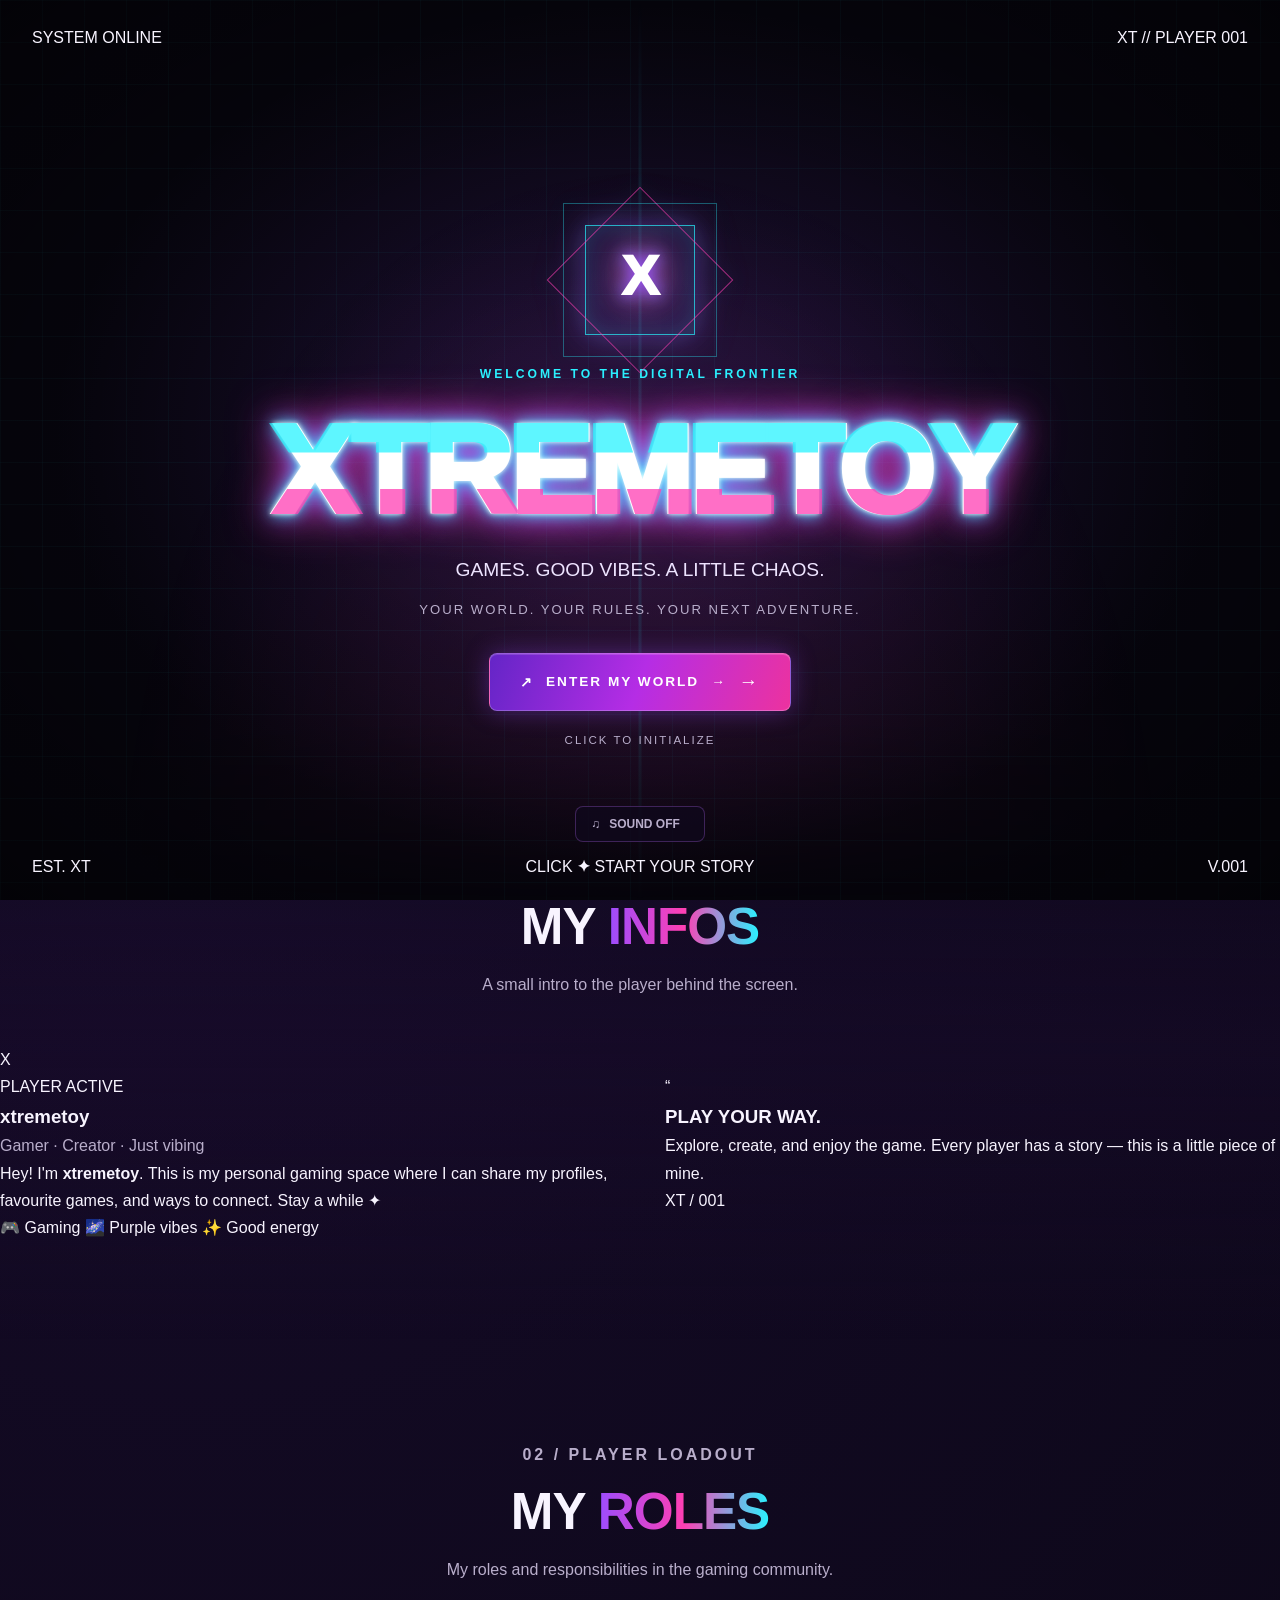
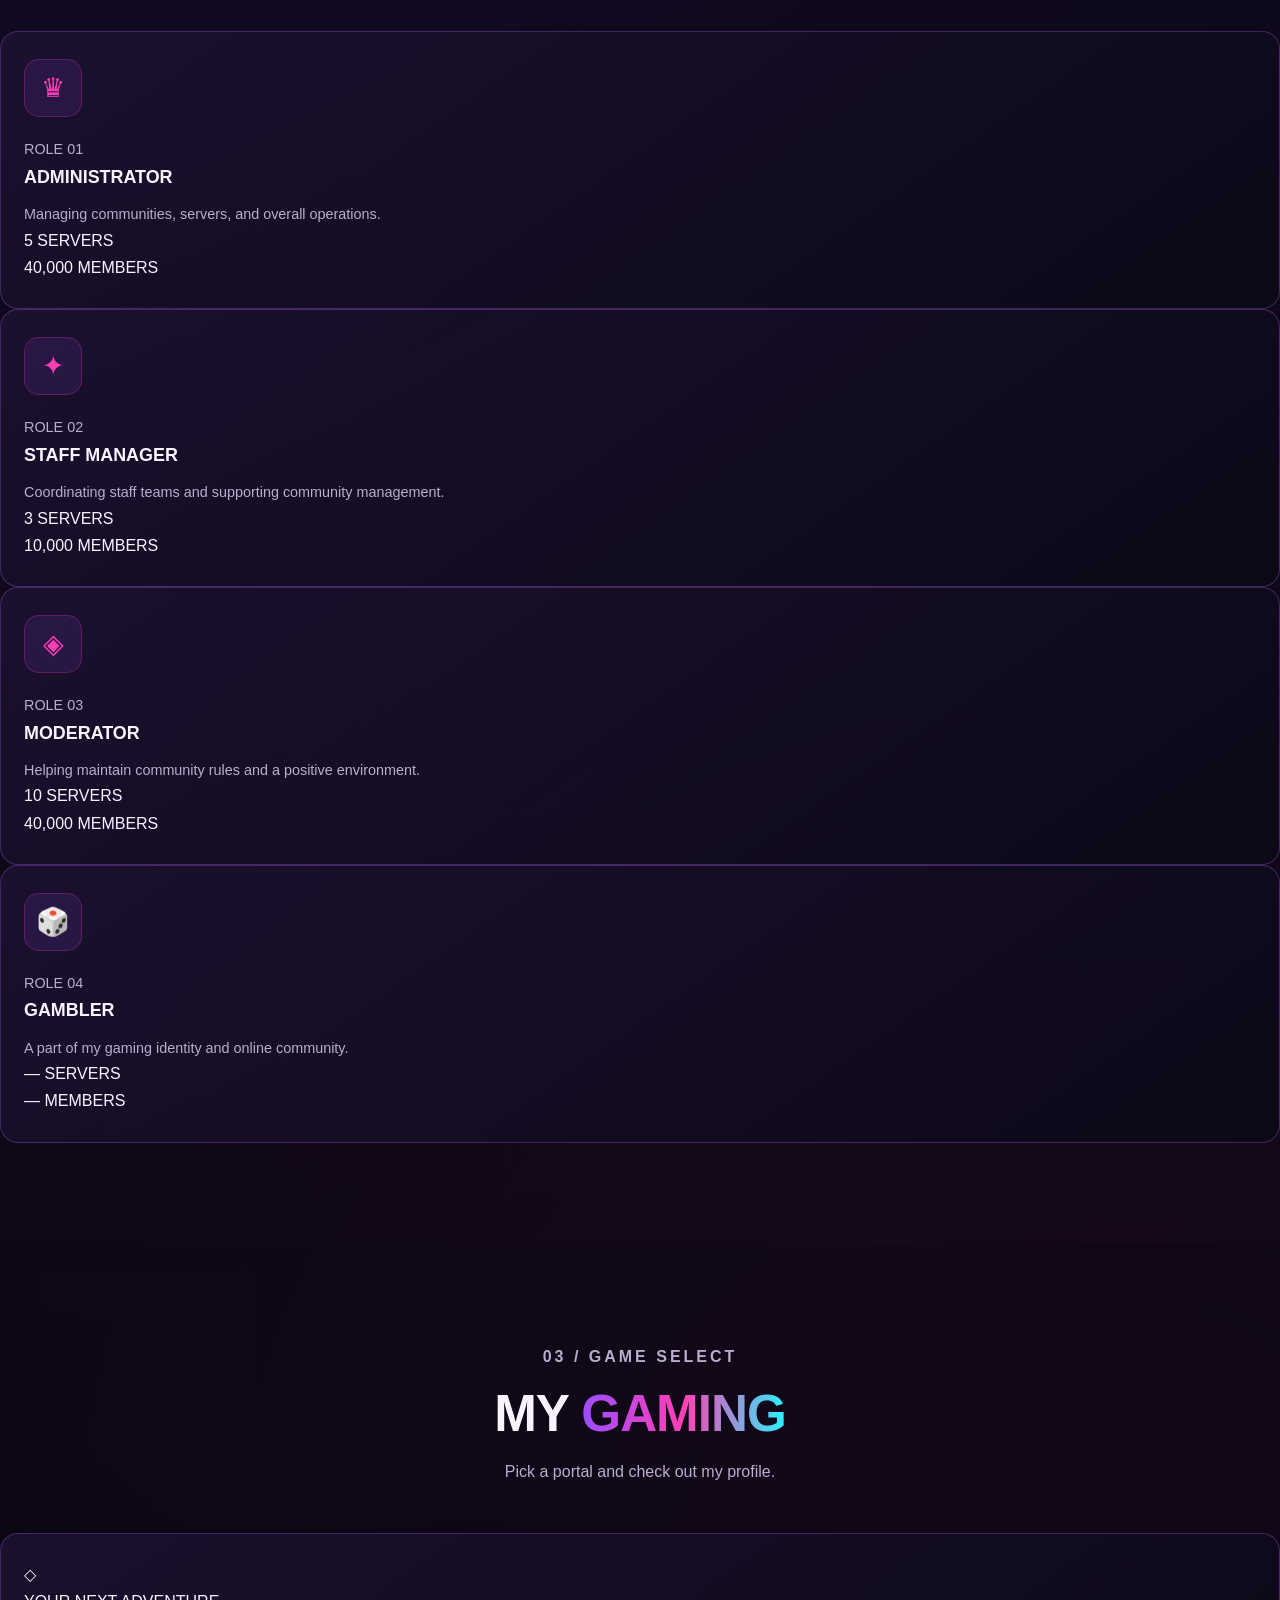
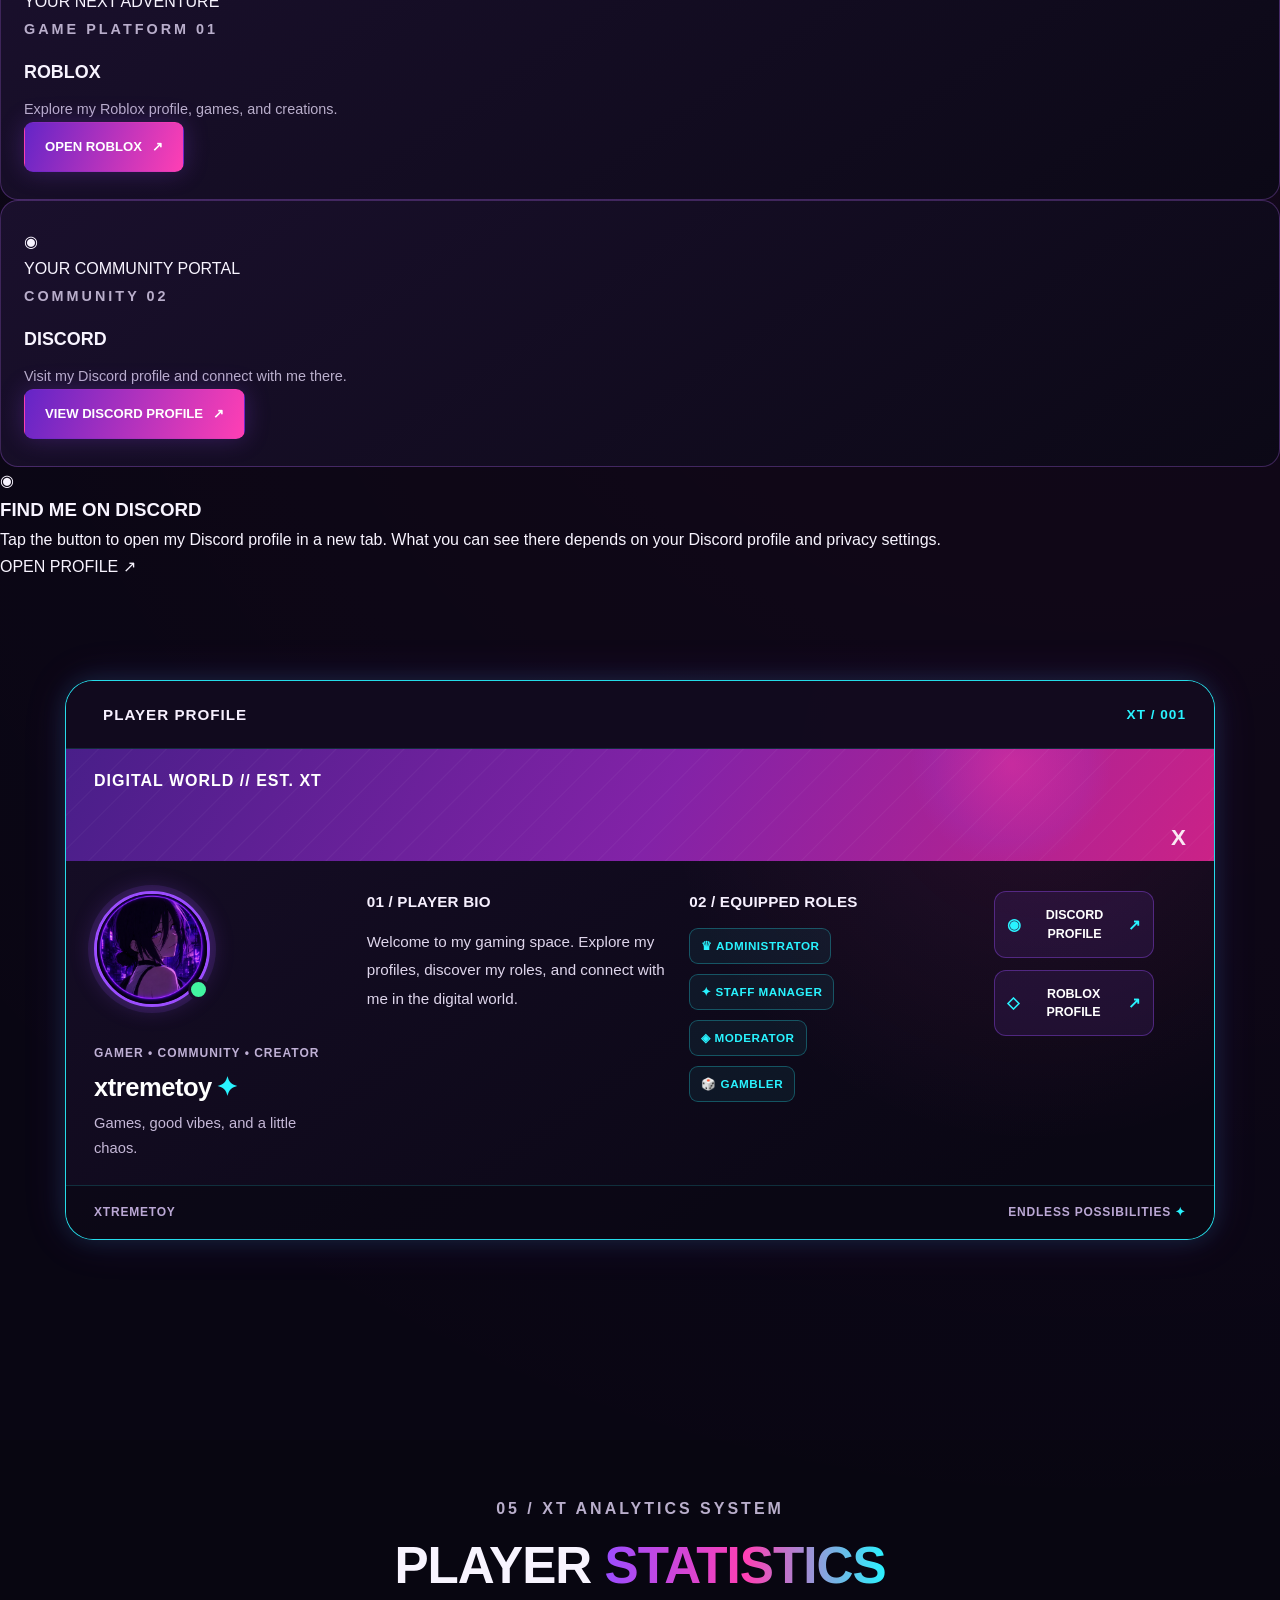
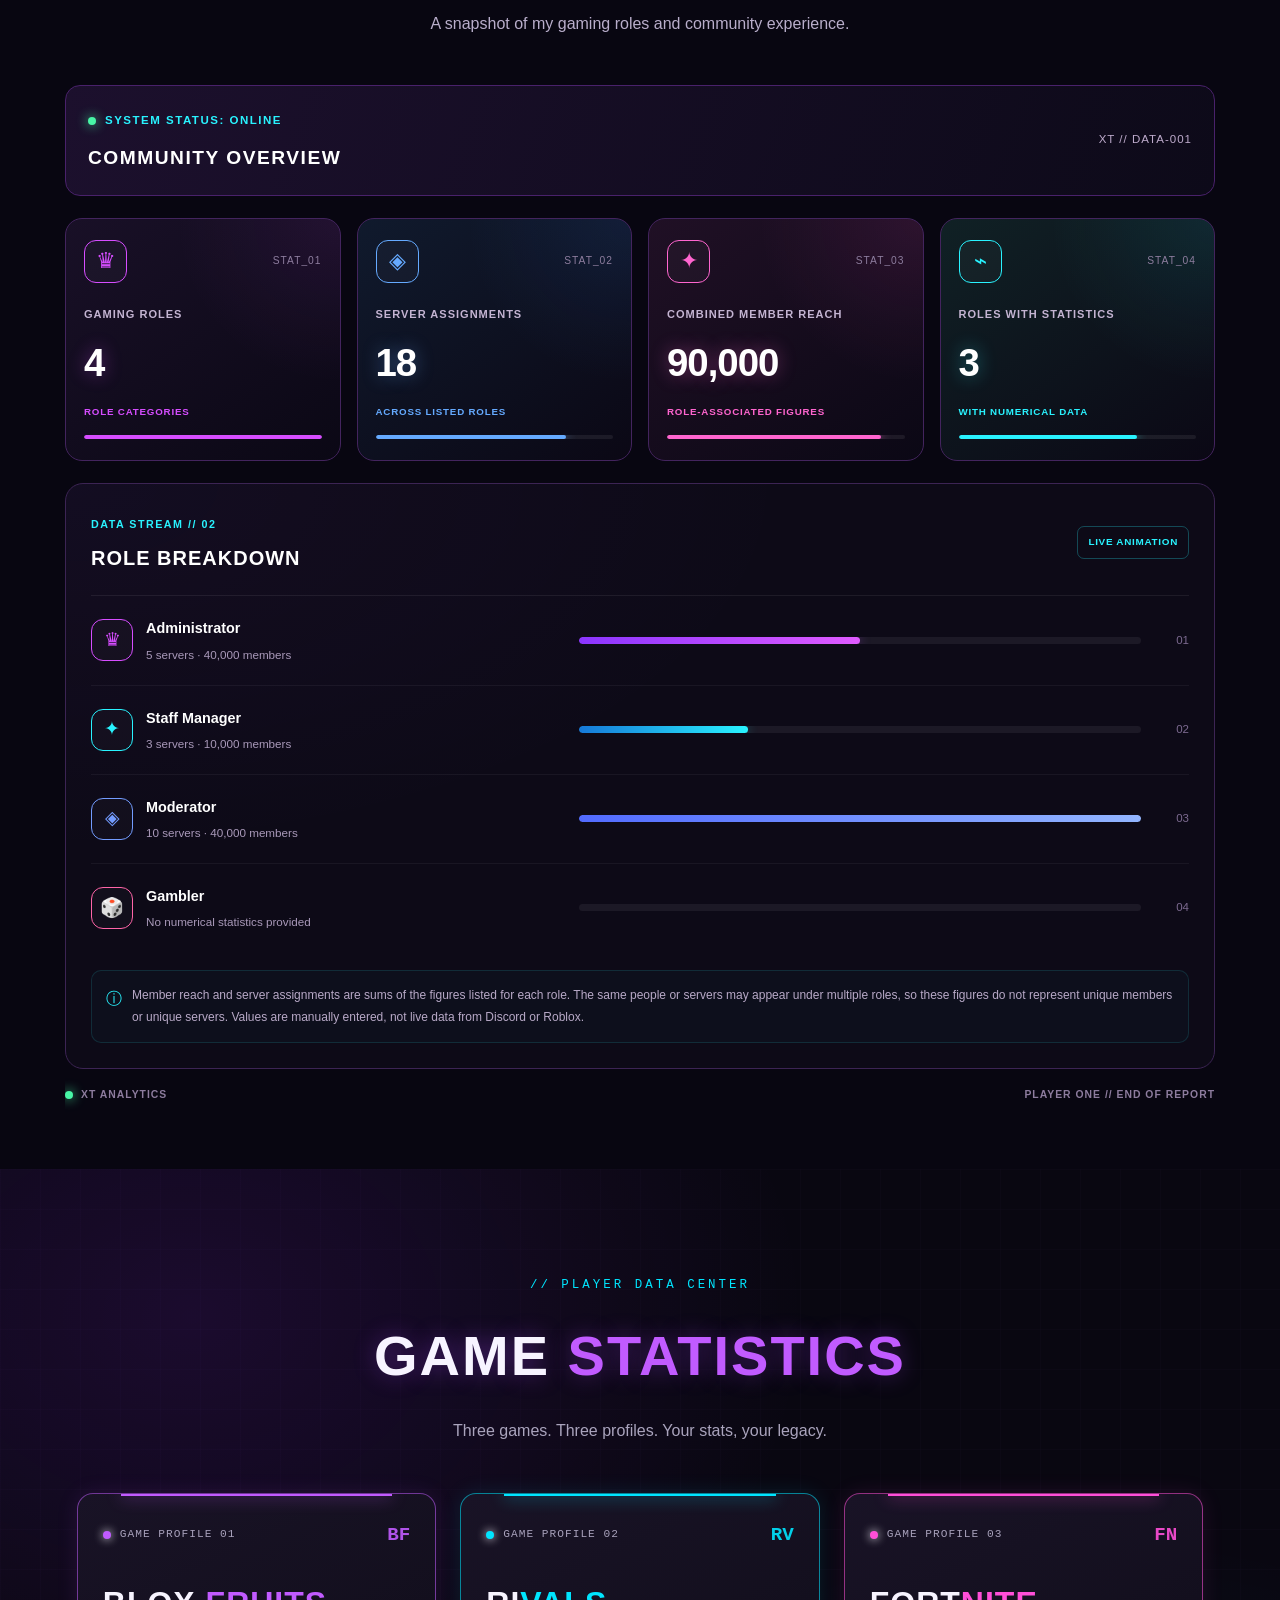
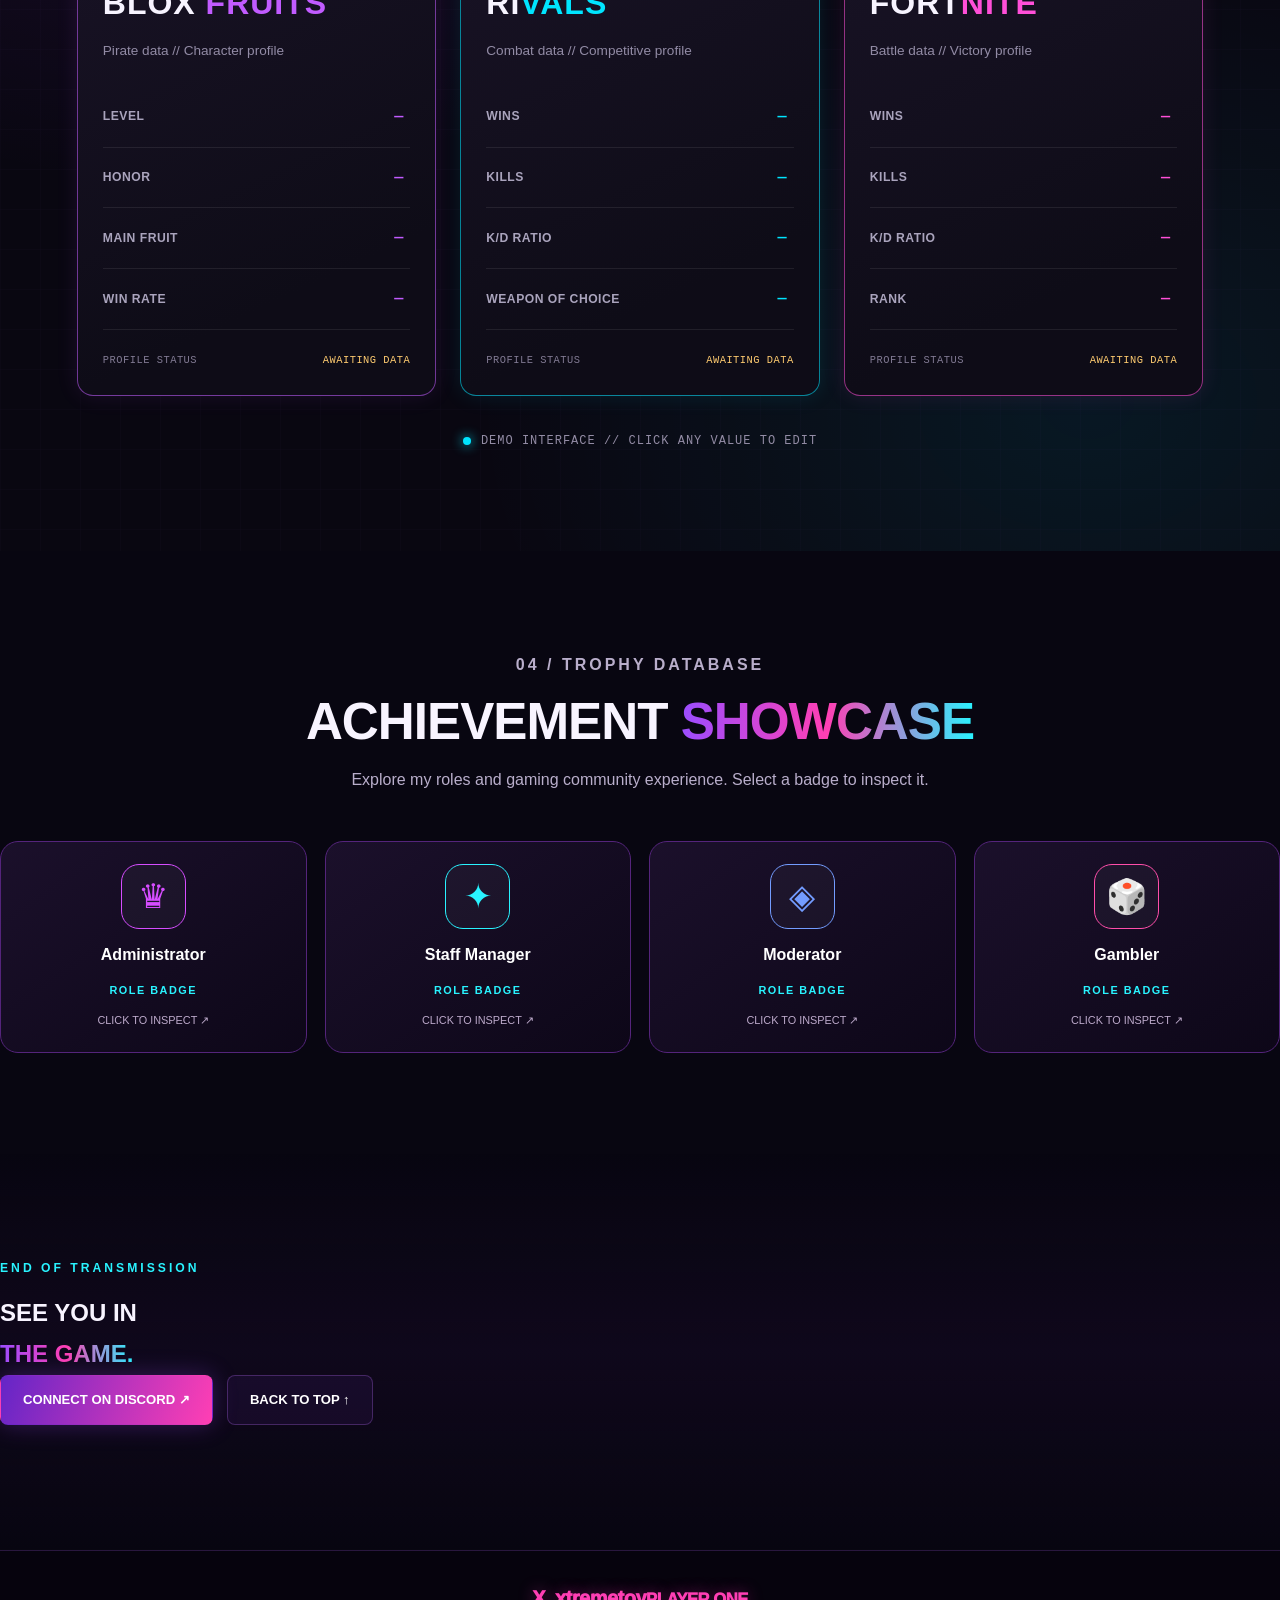
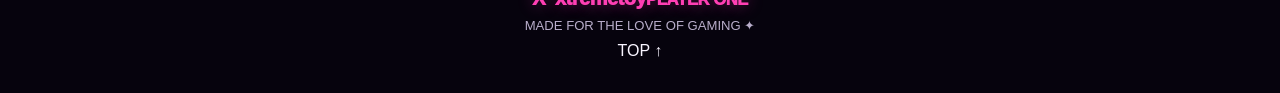
==== index.html @ 370b4314 "Update index.html" ====
<!doctype html>
<html lang="en">
<head>
  <meta charset="UTF-8">
  <meta name="viewport" content="width=device-width, initial-scale=1.0">
  <meta name="theme-color" content="#090712">
  <meta name="description" content="The gaming corner of xtremetoy. Gaming, good vibes, and a little chaos.">
  <title>xtremetoy — Player Profile</title>

  <link rel="preconnect" href="https://fonts.googleapis.com">
  <link rel="preconnect" href="https://fonts.gstatic.com" crossorigin>
  <link rel="stylesheet" href="style.css">

  <script src="script.js" defer></script>
</head>

<body class="locked">

  <!-- BACKGROUND PARTICLES -->
  <div class="particles" id="particles" aria-hidden="true"></div>

  <!-- NEON CYBERPUNK INTRO -->
  <div class="intro neon-intro" id="intro" role="dialog"
       aria-label="Welcome to XTREMETOY's website">

    <div class="intro-grid" aria-hidden="true"></div>
    <div class="intro-vignette" aria-hidden="true"></div>

    <div class="intro-particles" aria-hidden="true">
      <span></span><span></span><span></span><span></span>
      <span></span><span></span><span></span><span></span>
      <span></span><span></span><span></span><span></span>
      <span></span><span></span><span></span><span></span>
      <span></span><span></span><span></span><span></span>
      <span></span><span></span><span></span><span></span>
    </div>

    <div class="intro-hud intro-hud-top">
      <span><i class="intro-hud-dot"></i> SYSTEM ONLINE</span>
      <span>XT // PLAYER 001</span>
    </div>

    <div class="intro-content">
      <div class="intro-emblem" aria-hidden="true">
        <span>X</span>
        <div class="emblem-ring emblem-ring-one"></div>
        <div class="emblem-ring emblem-ring-two"></div>
      </div>

      <p class="eyebrow intro-eyebrow">WELCOME TO THE DIGITAL FRONTIER</p>

      <h1 class="intro-title" data-text="XTREMETOY">XTREMETOY</h1>

      <div class="intro-title-line" aria-hidden="true"></div>

      <p class="intro-copy">GAMES. GOOD VIBES. A LITTLE CHAOS.</p>
      <p class="intro-subcopy">YOUR WORLD. YOUR RULES. YOUR NEXT ADVENTURE.</p>

      <button class="enter-button neon-enter-button" id="enterButton" type="button">
        <span class="enter-button-icon" aria-hidden="true">↗</span>
        <span>ENTER MY WORLD</span>
        <span class="enter-button-arrow" aria-hidden="true">→</span>
      </button>

      <p class="intro-hint">
        <span class="intro-hint-line" aria-hidden="true"></span>
        CLICK TO INITIALIZE
        <span class="intro-hint-line" aria-hidden="true"></span>
      </p>
    </div>

    <button class="intro-music-toggle" id="introMusicToggle"
            type="button" aria-label="Turn background music on"
            aria-pressed="false">
      <span class="intro-music-icon" aria-hidden="true">♫</span>
      <span class="intro-music-label">SOUND OFF</span>
      <span class="intro-music-bars" aria-hidden="true">
        <i></i><i></i><i></i><i></i>
      </span>
    </button>

    <div class="intro-hud intro-hud-bottom">
      <span>EST. XT</span>
      <span>CLICK <b>✦</b> START YOUR STORY</span>
      <span>V.001</span>
    </div>
  </div>

  <!-- BACKGROUND MUSIC -->
  <audio id="bgMusic" loop preload="none">
    <source src="music.mp3" type="audio/mpeg">
    Your browser does not support audio playback.
  </audio>

  <!-- NAVIGATION -->
  <header class="topbar">
    <a class="brand" href="#home" aria-label="xtremetoy home">
      <span class="brand-icon" aria-hidden="true">X</span>
      <span>xtremetoy<small>PLAYER ONE</small></span>
    </a>

    <nav id="navLinks" aria-label="Main navigation">
      <a href="#home" class="active">Home</a>
      <a href="#about">My Infos</a>
      <a href="#roles">My Roles</a>
      <a href="#gaming">Gaming</a>
      <a href="#statistics">Statistics</a>
      <a href="#game-stats">Game Stats</a>
      <a href="#achievements">Achievements</a>
      <a href="#connect">Connect</a>
    </nav>

    <button class="music-toggle" id="musicToggle" type="button"
            aria-label="Turn background music on" aria-pressed="false">
      <span id="musicIcon" aria-hidden="true">♫</span>
      <span id="musicText">MUSIC OFF</span>
    </button>

    <button class="menu-toggle" id="menuToggle" type="button"
            aria-label="Open navigation" aria-expanded="false"
            aria-controls="navLinks">☰</button>
  </header>

  <!-- MAIN WEBSITE CONTENT -->
  <main id="siteContent">

    <!-- HOME -->
    <section class="hero section" id="home">
      <div class="hero-copy">
        <p class="eyebrow">
          <span class="status-dot"></span>
          ONLINE IN MY OWN WORLD
        </p>

        <h2>
          HEY, I'M<br>
          <span class="gradient-text">XTREMETOY</span><span class="cursor">_</span>
        </h2>

        <p class="lead">
          Just a gamer doing my thing.<br>
          Welcome to my corner of the internet.
        </p>

        <div class="hero-actions">
          <a class="button primary" href="#connect">
            LET'S CONNECT <span aria-hidden="true">↗</span>
          </a>
          <a class="button secondary" href="#gaming">
            EXPLORE MY WORLD <span aria-hidden="true">↓</span>
          </a>
        </div>

        <div class="hero-tags">
          <span>✦ GAMING</span>
          <span>✦ ROBLOX</span>
          <span>✦ COMMUNITY</span>
        </div>
      </div>

      <div class="hero-visual" aria-label="XTREMETOY player emblem">
        <div class="orbit orbit-one"></div>
        <div class="orbit orbit-two"></div>
        <div class="hero-x" aria-hidden="true">X</div>

        <div class="visual-label label-top">PLAYER PROFILE <b>001</b></div>
        <div class="visual-label label-bottom">
          <span class="status-dot"></span> READY TO PLAY
        </div>
      </div>

      <a class="scroll-hint" href="#about">
        SCROLL TO EXPLORE <span aria-hidden="true">↓</span>
      </a>
    </section>

    <!-- ABOUT ME -->
    <section class="section about-section" id="about">
      <div class="section-heading">
        <p class="eyebrow">01 / A LITTLE ABOUT ME</p>
        <h2>MY <span class="gradient-text">INFOS</span></h2>
        <p class="section-desc">A small intro to the player behind the screen.</p>
      </div>

      <div class="about-grid">
        <div class="panel profile-panel">
          <div class="profile-top">
            <div class="avatar" aria-hidden="true">X</div>
            <div>
              <span class="online-pill"><i></i> PLAYER ACTIVE</span>
              <h3>xtremetoy</h3>
              <p class="muted">Gamer · Creator · Just vibing</p>
            </div>
          </div>

          <div class="panel-line"></div>

          <p class="bio">
            Hey! I'm <strong>xtremetoy</strong>. This is my personal gaming
            space where I can share my profiles, favourite games, and ways
            to connect. Stay a while ✦
          </p>

          <div class="info-chips">
            <span>🎮 Gaming</span>
            <span>🌌 Purple vibes</span>
            <span>✨ Good energy</span>
          </div>
        </div>

        <div class="quote-panel">
          <span class="quote-mark" aria-hidden="true">“</span>
          <h3>PLAY YOUR WAY.</h3>
          <p>
            Explore, create, and enjoy the game. Every player has a story —
            this is a little piece of mine.
          </p>
          <div class="quote-decoration">XT / 001</div>
        </div>
      </div>
    </section>

    <!-- MY ROLES -->
    <section class="section roles-section" id="roles">
      <div class="section-heading">
        <p class="eyebrow">02 / PLAYER LOADOUT</p>
        <h2>MY <span class="gradient-text">ROLES</span></h2>
        <p class="section-desc">My roles and responsibilities in the gaming community.</p>
      </div>

      <div class="role-grid">
        <article class="role-card">
          <div class="role-icon" aria-hidden="true">♛</div>
          <p class="role-number">ROLE 01</p>
          <h3>ADMINISTRATOR</h3>
          <p>Managing communities, servers, and overall operations.</p>
          <div class="role-stats">
            <div class="role-stat">
              <span class="stat-number">5</span>
              <span class="stat-label">SERVERS</span>
            </div>
            <div class="role-stat">
              <span class="stat-number">40,000</span>
              <span class="stat-label">MEMBERS</span>
            </div>
          </div>
        </article>

        <article class="role-card featured">
          <div class="role-icon" aria-hidden="true">✦</div>
          <p class="role-number">ROLE 02</p>
          <h3>STAFF MANAGER</h3>
          <p>Coordinating staff teams and supporting community management.</p>
          <div class="role-stats">
            <div class="role-stat">
              <span class="stat-number">3</span>
              <span class="stat-label">SERVERS</span>
            </div>
            <div class="role-stat">
              <span class="stat-number">10,000</span>
              <span class="stat-label">MEMBERS</span>
            </div>
          </div>
        </article>

        <article class="role-card">
          <div class="role-icon" aria-hidden="true">◈</div>
          <p class="role-number">ROLE 03</p>
          <h3>MODERATOR</h3>
          <p>Helping maintain community rules and a positive environment.</p>
          <div class="role-stats">
            <div class="role-stat">
              <span class="stat-number">10</span>
              <span class="stat-label">SERVERS</span>
            </div>
            <div class="role-stat">
              <span class="stat-number">40,000</span>
              <span class="stat-label">MEMBERS</span>
            </div>
          </div>
        </article>

        <article class="role-card">
          <div class="role-icon" aria-hidden="true">🎲</div>
          <p class="role-number">ROLE 04</p>
          <h3>GAMBLER</h3>
          <p>A part of my gaming identity and online community.</p>
          <div class="role-stats">
            <div class="role-stat">
              <span class="stat-number">—</span>
              <span class="stat-label">SERVERS</span>
            </div>
            <div class="role-stat">
              <span class="stat-number">—</span>
              <span class="stat-label">MEMBERS</span>
            </div>
          </div>
        </article>
      </div>
    </section>

    <!-- GAMING -->
    <section class="section gaming-section" id="gaming">
      <div class="section-heading">
        <p class="eyebrow">03 / GAME SELECT</p>
        <h2>MY <span class="gradient-text">GAMING</span></h2>
        <p class="section-desc">Pick a portal and check out my profile.</p>
      </div>

      <div class="game-grid">
        <article class="game-card roblox-card">
          <div class="game-art roblox-art">
            <div class="art-glow"></div>
            <div class="roblox-diamond" aria-hidden="true">◇</div>
            <span class="art-caption">YOUR NEXT ADVENTURE</span>
          </div>

          <div class="game-info">
            <div>
              <p class="eyebrow">GAME PLATFORM 01</p>
              <h3>ROBLOX</h3>
              <p>Explore my Roblox profile, games, and creations.</p>
            </div>
            <a class="button primary full" id="robloxLink"
               href="https://www.roblox.com/users/1682110959/profile"
               target="_blank" rel="noopener noreferrer">
              OPEN ROBLOX <span aria-hidden="true">↗</span>
            </a>
          </div>
        </article>

        <article class="game-card discord-card">
          <div class="game-art discord-art">
            <div class="art-glow"></div>
            <div class="discord-symbol" aria-hidden="true">◉</div>
            <span class="art-caption">YOUR COMMUNITY PORTAL</span>
          </div>

          <div class="game-info">
            <div>
              <p class="eyebrow">COMMUNITY 02</p>
              <h3>DISCORD</h3>
              <p>Visit my Discord profile and connect with me there.</p>
            </div>
            <a class="button primary full" id="discordLink"
               href="https://discord.com/users/1315545130199027782"
               target="_blank" rel="noopener noreferrer">
              VIEW DISCORD PROFILE <span aria-hidden="true">↗</span>
            </a>
          </div>
        </article>
      </div>

      <div class="discord-note">
        <div class="discord-note-icon" aria-hidden="true">◉</div>
        <div>
          <h3>FIND ME ON DISCORD</h3>
          <p>
            Tap the button to open my Discord profile in a new tab.
            What you can see there depends on your Discord profile and privacy settings.
          </p>
        </div>
        <a class="text-link" id="discordTextLink"
           href="https://discord.com/users/1315545130199027782"
           target="_blank" rel="noopener noreferrer">
          OPEN PROFILE ↗
        </a>
      </div>

      <!-- XTREMETOY GAMER PROFILE -->
      <section class="xt-player-section" aria-label="XTREMETOY gamer profile">
        <div class="xt-player-card">
          <div class="xt-player-topline">
            <span class="xt-player-live">
              <span class="xt-player-live-dot"></span> PLAYER PROFILE
            </span>
            <span class="xt-player-id">XT / 001</span>
          </div>

          <div class="xt-player-banner">
            <div class="xt-player-banner-grid"></div>
            <div class="xt-player-banner-orb"></div>
            <span class="xt-player-banner-label">DIGITAL WORLD // EST. XT</span>
            <span class="xt-player-banner-symbol" aria-hidden="true">X</span>
          </div>

          <div class="xt-player-content">
            <div class="xt-player-identity">
              <div class="xt-player-avatar">
                <img src="discord-avatar.png"
                     alt="XTREMETOY profile picture"
                     class="xt-player-avatar-image"
                     width="94" height="94" loading="eager">
                <span class="xt-player-avatar-fallback">X</span>
                <i class="xt-player-avatar-status" aria-label="Status indicator"></i>
              </div>

              <div class="xt-player-nameblock">
                <p class="xt-player-kicker">GAMER • COMMUNITY • CREATOR</p>
                <h2>xtremetoy<span class="xt-player-star">✦</span></h2>
                <p class="xt-player-description">Games, good vibes, and a little chaos.</p>
              </div>
            </div>

            <div class="xt-player-divider"></div>

            <div class="xt-player-about">
              <span class="xt-player-section-label">01 / PLAYER BIO</span>
              <p>
                Welcome to my gaming space. Explore my profiles,
                discover my roles, and connect with me in the digital world.
              </p>
            </div>

            <div class="xt-player-roles">
              <span class="xt-player-section-label">02 / EQUIPPED ROLES</span>
              <div class="xt-player-badges">
                <span class="xt-player-badge admin">♛ Administrator</span>
                <span class="xt-player-badge manager">✦ Staff Manager</span>
                <span class="xt-player-badge moderator">◈ Moderator</span>
                <span class="xt-player-badge gambler">🎲 Gambler</span>
              </div>
            </div>

            <div class="xt-player-links">
              <a class="xt-player-link xt-player-link-primary"
                 href="https://discord.com/users/1315545130199027782"
                 target="_blank" rel="noopener noreferrer">
                <span class="xt-player-link-icon" aria-hidden="true">◉</span>
                <span>DISCORD PROFILE</span>
                <span class="xt-player-link-arrow" aria-hidden="true">↗</span>
              </a>

              <a class="xt-player-link xt-player-link-secondary"
                 href="https://www.roblox.com/users/1682110959/profile"
                 target="_blank" rel="noopener noreferrer">
                <span class="xt-player-link-icon" aria-hidden="true">◇</span>
                <span>ROBLOX PROFILE</span>
                <span class="xt-player-link-arrow" aria-hidden="true">↗</span>
              </a>
            </div>
          </div>

          <div class="xt-player-footer">
            <span>XTREMETOY</span>
            <span>ENDLESS POSSIBILITIES <b>✦</b></span>
          </div>
        </div>
      </section>
    </section>

    <!-- EXISTING COMMUNITY STATISTICS DASHBOARD -->
    <section class="section stats-dashboard" id="statistics">
      <div class="section-heading">
        <p class="eyebrow">05 / XT ANALYTICS SYSTEM</p>
        <h2>PLAYER <span class="gradient-text">STATISTICS</span></h2>
        <p class="section-desc">
          A snapshot of my gaming roles and community experience.
        </p>
      </div>

      <div class="stats-system-header">
        <div>
          <span class="stats-system-label">
            <span class="stats-live-dot"></span> SYSTEM STATUS: ONLINE
          </span>
          <h3>COMMUNITY OVERVIEW</h3>
        </div>
        <span class="stats-system-id">XT // DATA-001</span>
      </div>

      <div class="stats-dashboard-grid">
        <article class="stats-dash-card purple">
          <div class="stats-card-top">
            <span class="stats-card-icon" aria-hidden="true">♛</span>
            <span class="stats-card-code">STAT_01</span>
          </div>
          <p class="stats-card-label">GAMING ROLES</p>
          <div class="stats-card-number">
            <span class="stats-counter" data-target="4">0</span>
          </div>
          <p class="stats-card-note">ROLE CATEGORIES</p>
          <div class="stats-card-track"><span style="--bar-width: 100%"></span></div>
        </article>

        <article class="stats-dash-card blue">
          <div class="stats-card-top">
            <span class="stats-card-icon" aria-hidden="true">◈</span>
            <span class="stats-card-code">STAT_02</span>
          </div>
          <p class="stats-card-label">SERVER ASSIGNMENTS</p>
          <div class="stats-card-number">
            <span class="stats-counter" data-target="18">0</span>
          </div>
          <p class="stats-card-note">ACROSS LISTED ROLES</p>
          <div class="stats-card-track"><span style="--bar-width: 80%"></span></div>
        </article>

        <article class="stats-dash-card pink">
          <div class="stats-card-top">
            <span class="stats-card-icon" aria-hidden="true">✦</span>
            <span class="stats-card-code">STAT_03</span>
          </div>
          <p class="stats-card-label">COMBINED MEMBER REACH</p>
          <div class="stats-card-number">
            <span class="stats-counter" data-target="90000" data-format="compact">0</span>
          </div>
          <p class="stats-card-note">ROLE-ASSOCIATED FIGURES</p>
          <div class="stats-card-track"><span style="--bar-width: 90%"></span></div>
        </article>

        <article class="stats-dash-card cyan">
          <div class="stats-card-top">
            <span class="stats-card-icon" aria-hidden="true">⌁</span>
            <span class="stats-card-code">STAT_04</span>
          </div>
          <p class="stats-card-label">ROLES WITH STATISTICS</p>
          <div class="stats-card-number">
            <span class="stats-counter" data-target="3">0</span>
          </div>
          <p class="stats-card-note">WITH NUMERICAL DATA</p>
          <div class="stats-card-track"><span style="--bar-width: 75%"></span></div>
        </article>
      </div>

      <div class="stats-breakdown-panel">
        <div class="stats-breakdown-heading">
          <div>
            <p class="eyebrow">DATA STREAM // 02</p>
            <h3>ROLE BREAKDOWN</h3>
          </div>
          <span class="stats-breakdown-tag">LIVE ANIMATION</span>
        </div>

        <div class="stats-role-list">
          <div class="stats-role-row">
            <div class="stats-role-info">
              <span class="stats-role-symbol admin">♛</span>
              <div><h4>Administrator</h4><p>5 servers · 40,000 members</p></div>
            </div>
            <div class="stats-role-meter"><span class="stats-role-bar admin-bar" style="--role-width: 50%"></span></div>
            <span class="stats-role-rank">01</span>
          </div>

          <div class="stats-role-row">
            <div class="stats-role-info">
              <span class="stats-role-symbol manager">✦</span>
              <div><h4>Staff Manager</h4><p>3 servers · 10,000 members</p></div>
            </div>
            <div class="stats-role-meter"><span class="stats-role-bar manager-bar" style="--role-width: 30%"></span></div>
            <span class="stats-role-rank">02</span>
          </div>

          <div class="stats-role-row">
            <div class="stats-role-info">
              <span class="stats-role-symbol moderator">◈</span>
              <div><h4>Moderator</h4><p>10 servers · 40,000 members</p></div>
            </div>
            <div class="stats-role-meter"><span class="stats-role-bar moderator-bar" style="--role-width: 100%"></span></div>
            <span class="stats-role-rank">03</span>
          </div>

          <div class="stats-role-row">
            <div class="stats-role-info">
              <span class="stats-role-symbol gambler">🎲</span>
              <div><h4>Gambler</h4><p>No numerical statistics provided</p></div>
            </div>
            <div class="stats-role-meter"><span class="stats-role-bar gambler-bar" style="--role-width: 0%"></span></div>
            <span class="stats-role-rank">04</span>
          </div>
        </div>

        <p class="stats-data-note">
          <span aria-hidden="true">ⓘ</span>
          Member reach and server assignments are sums of the figures listed
          for each role. The same people or servers may appear under multiple
          roles, so these figures do not represent unique members or unique
          servers. Values are manually entered, not live data from Discord or Roblox.
        </p>
      </div>

      <div class="stats-dashboard-footer">
        <span><span class="stats-live-dot"></span> XT ANALYTICS</span>
        <span>PLAYER ONE // END OF REPORT</span>
      </div>
    </section>

    <!-- NEW: GAME STATISTICS -->
    <section class="section game-stats-section" id="game-stats">
      <div class="game-stats-container">

        <div class="game-stats-heading">
          <span class="game-stats-eyebrow">// PLAYER DATA CENTER</span>
          <h2>GAME <span>STATISTICS</span></h2>
          <p>Three games. Three profiles. Your stats, your legacy.</p>
        </div>

        <div class="game-stats-grid">

          <!-- BLOX FRUITS -->
          <article class="game-stat-card blox-card">
            <div class="game-card-top">
              <span class="game-status-dot"></span>
              <span class="game-card-label">GAME PROFILE 01</span>
              <span class="game-card-number">BF</span>
            </div>

            <h3>BLOX <span>FRUITS</span></h3>
            <p class="game-card-description">Pirate data // Character profile</p>

            <div class="game-stat-list">
              <div class="game-stat-row">
                <span>LEVEL</span>
                <strong class="editable-stat" contenteditable="true"
                        role="textbox" aria-label="Blox Fruits level"
                        spellcheck="false">—</strong>
              </div>
              <div class="game-stat-row">
                <span>HONOR</span>
                <strong class="editable-stat" contenteditable="true"
                        role="textbox" aria-label="Blox Fruits honor"
                        spellcheck="false">—</strong>
              </div>
              <div class="game-stat-row">
                <span>MAIN FRUIT</span>
                <strong class="editable-stat" contenteditable="true"
                        role="textbox" aria-label="Blox Fruits main fruit"
                        spellcheck="false">—</strong>
              </div>
              <div class="game-stat-row">
                <span>WIN RATE</span>
                <strong class="editable-stat" contenteditable="true"
                        role="textbox" aria-label="Blox Fruits win rate"
                        spellcheck="false">—</strong>
              </div>
            </div>

            <div class="game-card-footer">
              <span>PROFILE STATUS</span>
              <span class="game-profile-status">AWAITING DATA</span>
            </div>
          </article>

          <!-- RIVALS -->
          <article class="game-stat-card rivals-card">
            <div class="game-card-top">
              <span class="game-status-dot"></span>
              <span class="game-card-label">GAME PROFILE 02</span>
              <span class="game-card-number">RV</span>
            </div>

            <h3>RI<span>VALS</span></h3>
            <p class="game-card-description">Combat data // Competitive profile</p>

            <div class="game-stat-list">
              <div class="game-stat-row">
                <span>WINS</span>
                <strong class="editable-stat" contenteditable="true"
                        role="textbox" aria-label="Rivals wins"
                        spellcheck="false">—</strong>
              </div>
              <div class="game-stat-row">
                <span>KILLS</span>
                <strong class="editable-stat" contenteditable="true"
                        role="textbox" aria-label="Rivals kills"
                        spellcheck="false">—</strong>
              </div>
              <div class="game-stat-row">
                <span>K/D RATIO</span>
                <strong class="editable-stat" contenteditable="true"
                        role="textbox" aria-label="Rivals kill death ratio"
                        spellcheck="false">—</strong>
              </div>
              <div class="game-stat-row">
                <span>WEAPON OF CHOICE</span>
                <strong class="editable-stat" contenteditable="true"
                        role="textbox" aria-label="Rivals weapon of choice"
                        spellcheck="false">—</strong>
              </div>
            </div>

            <div class="game-card-footer">
              <span>PROFILE STATUS</span>
              <span class="game-profile-status">AWAITING DATA</span>
            </div>
          </article>

          <!-- FORTNITE -->
          <article class="game-stat-card fortnite-card">
            <div class="game-card-top">
              <span class="game-status-dot"></span>
              <span class="game-card-label">GAME PROFILE 03</span>
              <span class="game-card-number">FN</span>
            </div>

            <h3>FORT<span>NITE</span></h3>
            <p class="game-card-description">Battle data // Victory profile</p>

            <div class="game-stat-list">
              <div class="game-stat-row">
                <span>WINS</span>
                <strong class="editable-stat" contenteditable="true"
                        role="textbox" aria-label="Fortnite wins"
                        spellcheck="false">—</strong>
              </div>
              <div class="game-stat-row">
                <span>KILLS</span>
                <strong class="editable-stat" contenteditable="true"
                        role="textbox" aria-label="Fortnite kills"
                        spellcheck="false">—</strong>
              </div>
              <div class="game-stat-row">
                <span>K/D RATIO</span>
                <strong class="editable-stat" contenteditable="true"
                        role="textbox" aria-label="Fortnite kill death ratio"
                        spellcheck="false">—</strong>
              </div>
              <div class="game-stat-row">
                <span>RANK</span>
                <strong class="editable-stat" contenteditable="true"
                        role="textbox" aria-label="Fortnite rank"
                        spellcheck="false">—</strong>
              </div>
            </div>

            <div class="game-card-footer">
              <span>PROFILE STATUS</span>
              <span class="game-profile-status">AWAITING DATA</span>
            </div>
          </article>

        </div>

        <div class="game-stats-bottom">
          <span class="demo-pulse"></span>
          DEMO INTERFACE // CLICK ANY VALUE TO EDIT
        </div>
      </div>
    </section>

    <!-- ACHIEVEMENT SHOWCASE -->
    <section class="section achievement-section" id="achievements">
      <div class="section-heading">
        <p class="eyebrow">04 / TROPHY DATABASE</p>
        <h2>ACHIEVEMENT <span class="gradient-text">SHOWCASE</span></h2>
        <p class="section-desc">
          Explore my roles and gaming community experience.
          Select a badge to inspect it.
        </p>
      </div>

      <div class="achievement-grid">
        <button class="achievement-card admin" type="button"
                data-achievement="admin" aria-haspopup="dialog">
          <span class="achievement-icon" aria-hidden="true">♛</span>
          <span class="achievement-name">Administrator</span>
          <span class="achievement-type">ROLE BADGE</span>
          <span class="achievement-open">CLICK TO INSPECT ↗</span>
        </button>

        <button class="achievement-card manager" type="button"
                data-achievement="manager" aria-haspopup="dialog">
          <span class="achievement-icon" aria-hidden="true">✦</span>
          <span class="achievement-name">Staff Manager</span>
          <span class="achievement-type">ROLE BADGE</span>
          <span class="achievement-open">CLICK TO INSPECT ↗</span>
        </button>

        <button class="achievement-card moderator" type="button"
                data-achievement="moderator" aria-haspopup="dialog">
          <span class="achievement-icon" aria-hidden="true">◈</span>
          <span class="achievement-name">Moderator</span>
          <span class="achievement-type">ROLE BADGE</span>
          <span class="achievement-open">CLICK TO INSPECT ↗</span>
        </button>

        <button class="achievement-card gambler" type="button"
                data-achievement="gambler" aria-haspopup="dialog">
          <span class="achievement-icon" aria-hidden="true">🎲</span>
          <span class="achievement-name">Gambler</span>
          <span class="achievement-type">ROLE BADGE</span>
          <span class="achievement-open">CLICK TO INSPECT ↗</span>
        </button>
      </div>
    </section>

    <!-- ACHIEVEMENT DETAILS POPUP -->
    <div class="achievement-modal" id="achievementModal"
         role="dialog" aria-modal="true"
         aria-labelledby="achievementModalTitle"
         aria-describedby="achievementModalDescription" hidden>

      <div class="achievement-modal-backdrop" data-close-achievement></div>

      <div class="achievement-modal-panel">
        <button class="achievement-close" type="button"
                aria-label="Close achievement details"
                data-close-achievement>×</button>

        <div class="achievement-modal-icon"
             id="achievementModalIcon" aria-hidden="true">♛</div>

        <p class="achievement-modal-label">XTREMETOY // ROLE DATABASE</p>
        <h3 id="achievementModalTitle">Administrator</h3>
        <p id="achievementModalDescription">
          Select an achievement badge to view its details.
        </p>
        <span class="achievement-modal-status">EXISTING ROLE</span>
      </div>
    </div>

    <!-- CONNECT -->
    <section class="section final-section" id="connect">
      <div class="final-glow" aria-hidden="true"></div>

      <p class="eyebrow">END OF TRANSMISSION</p>
      <h2>SEE YOU IN<br><span class="gradient-text">THE GAME.</span></h2>

      <div class="hero-actions">
        <a class="button primary"
           href="https://discord.com/users/1315545130199027782"
           target="_blank" rel="noopener noreferrer">
          CONNECT ON DISCORD ↗
        </a>
        <a class="button secondary" href="#home">BACK TO TOP ↑</a>
      </div>
    </section>

  </main>

  <!-- FOOTER -->
  <footer>
    <a class="brand footer-brand" href="#home">
      <span class="brand-icon" aria-hidden="true">X</span>
      <span>xtremetoy<small>PLAYER ONE</small></span>
    </a>

    <p>MADE FOR THE LOVE OF GAMING <span>✦</span></p>
    <a href="#home" class="back-top">TOP ↑</a>
  </footer>

</body>
</html>
---- style.css ----
/* =========================================================
   XTREMETOY — COMPLETE WEBSITE STYLESHEET
   Theme: Dark Cyberpunk / Neon Purple / Pink / Cyan
   ========================================================= */

/* =========================
   1. GLOBAL VARIABLES
   ========================= */

:root {
  --bg: #080611;
  --bg-secondary: #100a20;
  --bg-card: rgba(22, 14, 39, 0.88);

  --purple: #9b4dff;
  --purple-dark: #6425c7;
  --pink: #ff3fb4;
  --cyan: #29f3ff;

  --text: #f8f4ff;
  --muted: #b9aecb;
  --border: rgba(186, 108, 255, 0.28);

  --shadow-purple: 0 0 28px rgba(155, 77, 255, 0.28);
  --shadow-pink: 0 0 28px rgba(255, 63, 180, 0.22);

  --radius: 18px;
  --transition: 0.3s ease;

  --nav-height: 76px;
}

/* =========================
   2. RESET AND BASE
   ========================= */

* {
  box-sizing: border-box;
  margin: 0;
  padding: 0;
}

html {
  scroll-behavior: smooth;
  scroll-padding-top: 100px;
}

body {
  min-height: 100vh;
  overflow-x: hidden;
  background:
    radial-gradient(
      circle at 15% 10%,
      rgba(102, 42, 177, 0.14),
      transparent 32%
    ),
    radial-gradient(
      circle at 85% 40%,
      rgba(255, 40, 164, 0.07),
      transparent 30%
    ),
    var(--bg);

  color: var(--text);
  font-family: "Segoe UI", Arial, sans-serif;
  line-height: 1.7;
}

body.locked {
  overflow: hidden;
}

body,
button,
input,
textarea {
  font-family: "Segoe UI", Arial, sans-serif;
}

button,
a {
  -webkit-tap-highlight-color: transparent;
}

button {
  color: inherit;
}

a {
  color: inherit;
  text-decoration: none;
}

img {
  display: block;
  max-width: 100%;
}

button:focus-visible,
a:focus-visible {
  outline: 2px solid var(--cyan);
  outline-offset: 5px;
}

::selection {
  background: var(--pink);
  color: #fff;
}

/* =========================
   3. GENERAL UTILITIES
   ========================= */

.container,
.section-container {
  width: min(1120px, calc(100% - 48px));
  margin-inline: auto;
}

section {
  position: relative;
  padding: 100px 0;
  scroll-margin-top: 90px;
}

.section-heading {
  max-width: 750px;
  margin: 0 auto 48px;
  text-align: center;
}

.section-heading h2,
.section-title {
  margin-bottom: 14px;
  font-size: clamp(2rem, 4vw, 3.2rem);
  font-weight: 900;
  line-height: 1.15;
  letter-spacing: -1px;
}

.section-heading p,
.section-description {
  color: var(--muted);
  font-size: 1rem;
}

.section-label,
.eyebrow {
  display: inline-block;
  margin-bottom: 15px;
  color: var(--cyan);
  font-size: 0.76rem;
  font-weight: 800;
  letter-spacing: 3px;
  text-transform: uppercase;
}

.gradient-text {
  background: linear-gradient(
    90deg,
    var(--purple),
    var(--pink),
    var(--cyan)
  );
  -webkit-background-clip: text;
  background-clip: text;
  color: transparent;
}

.neon-text {
  color: var(--pink);
  text-shadow: 0 0 20px rgba(255, 63, 180, 0.5);
}

.muted {
  color: var(--muted);
}

/* =========================
   4. BACKGROUND PARTICLES
   ========================= */

#particles,
.particles {
  position: fixed;
  inset: 0;
  z-index: 0;
  overflow: hidden;
  pointer-events: none;
}

.particle {
  position: absolute;
  bottom: -30px;
  width: 4px;
  height: 4px;
  border-radius: 50%;
  background: var(--pink);
  box-shadow: 0 0 12px var(--pink);
  opacity: 0.55;
  animation: particleFloat linear infinite;
}

.particle:nth-child(3n) {
  background: var(--cyan);
  box-shadow: 0 0 12px var(--cyan);
}

.particle:nth-child(3n + 1) {
  background: var(--purple);
  box-shadow: 0 0 12px var(--purple);
}

@keyframes particleFloat {
  0% {
    transform: translate3d(0, 0, 0);
    opacity: 0;
  }

  15% {
    opacity: 0.65;
  }

  85% {
    opacity: 0.45;
  }

  100% {
    transform: translate3d(45px, -110vh, 0);
    opacity: 0;
  }
}

/* Keep normal website content above the particles. */
#siteContent {
  position: relative;
  z-index: 1;
  opacity: 1;
  visibility: visible;
}

/* =========================
   5. CINEMATIC INTRO
   ========================= */

.neon-intro,
.intro {
  position: fixed;
  inset: 0;
  z-index: 9999;

  display: grid;
  place-items: center;

  min-height: 100vh;
  min-height: 100svh;
  overflow: hidden;
  padding: 30px;

  background:
    radial-gradient(
      ellipse at center,
      rgba(83, 29, 140, 0.32),
      transparent 58%
    ),
    linear-gradient(
      135deg,
      #07040e 0%,
      #11071f 50%,
      #080611 100%
    );

  opacity: 1;
  visibility: visible;
  pointer-events: auto;

  transition:
    opacity 0.85s ease,
    visibility 0.85s ease,
    filter 0.85s ease,
    transform 0.85s ease;
}

.neon-intro::before,
.intro::before {
  content: "";
  position: absolute;
  inset: 0;
  pointer-events: none;

  background-image:
    linear-gradient(
      rgba(155, 77, 255, 0.055) 1px,
      transparent 1px
    ),
    linear-gradient(
      90deg,
      rgba(155, 77, 255, 0.055) 1px,
      transparent 1px
    );

  background-size: 48px 48px;

  mask-image: linear-gradient(
    to bottom,
    transparent,
    #000 20%,
    #000 80%,
    transparent
  );
}

.neon-intro::after,
.intro::after {
  content: "";
  position: absolute;
  inset: 0;
  pointer-events: none;

  background: radial-gradient(
    ellipse at center,
    transparent 20%,
    rgba(0, 0, 0, 0.6) 100%
  );
}

.intro-grid {
  position: absolute;
  inset: 0;
  background:
    linear-gradient(
      90deg,
      transparent 49.8%,
      rgba(255, 63, 180, 0.1) 50%,
      transparent 50.2%
    );
  pointer-events: none;
}

.intro-center {
  position: relative;
  z-index: 2;
  width: min(900px, 100%);
  text-align: center;
  animation: introReveal 1.1s ease both;
}

@keyframes introReveal {
  from {
    opacity: 0;
    transform: translateY(25px) scale(0.97);
    filter: blur(8px);
  }

  to {
    opacity: 1;
    transform: translateY(0) scale(1);
    filter: blur(0);
  }
}

.intro-hud {
  position: absolute;
  top: 30px;
  left: 30px;
  right: 30px;

  z-index: 3;

  display: flex;
  align-items: center;
  justify-content: space-between;
  gap: 15px;
}

.intro-hud-bottom {
  position: absolute;
  right: 30px;
  bottom: 25px;
  left: 30px;

  z-index: 3;

  display: flex;
  align-items: center;
  justify-content: space-between;
  gap: 15px;
}

.intro-hud-label {
  color: var(--muted);
  font-size: 0.7rem;
  font-weight: 700;
  letter-spacing: 2px;
  text-transform: uppercase;
}

.intro-status {
  display: inline-flex;
  align-items: center;
  gap: 9px;
  color: var(--cyan);
  font-size: 0.7rem;
  font-weight: 800;
  letter-spacing: 2px;
  text-transform: uppercase;
}

.intro-status::before {
  content: "";
  width: 7px;
  height: 7px;
  border-radius: 50%;
  background: var(--cyan);
  box-shadow: 0 0 12px var(--cyan);
  animation: statusPulse 1.5s ease-in-out infinite;
}

@keyframes statusPulse {
  50% {
    opacity: 0.35;
    transform: scale(0.75);
  }
}

.intro-title {
  margin: 10px 0 20px;
  color: #fff;
  font-size: clamp(3rem, 9vw, 7.4rem);
  font-weight: 1000;
  line-height: 0.98;
  letter-spacing: -4px;
  overflow-wrap: anywhere;

  text-shadow:
    0 0 18px rgba(155, 77, 255, 0.5),
    0 0 55px rgba(255, 63, 180, 0.2);
}

.intro-title span {
  display: block;
  margin-top: 12px;

  background: linear-gradient(
    90deg,
    var(--purple),
    var(--pink),
    var(--cyan)
  );

  -webkit-background-clip: text;
  background-clip: text;
  color: transparent;
}

.intro-subtitle {
  max-width: 580px;
  margin: 0 auto 34px;
  color: var(--muted);
  font-size: clamp(0.9rem, 2vw, 1.1rem);
}

.intro-divider {
  width: 100px;
  height: 3px;
  margin: 0 auto 25px;
  border-radius: 10px;
  background: linear-gradient(
    90deg,
    var(--purple),
    var(--pink),
    var(--cyan)
  );
  box-shadow: 0 0 18px rgba(255, 63, 180, 0.45);
}

.neon-enter-button,
.enter-button {
  position: relative;
  display: inline-flex;
  align-items: center;
  justify-content: center;
  gap: 12px;

  min-width: 210px;
  padding: 17px 30px;

  border: 1px solid rgba(255, 255, 255, 0.25);
  border-radius: 8px;

  background: linear-gradient(
    110deg,
    var(--purple-dark),
    #b52de5,
    #ec329f
  );

  color: #fff;
  font-size: 0.85rem;
  font-weight: 900;
  letter-spacing: 2px;
  text-transform: uppercase;

  cursor: pointer;
  box-shadow:
    0 0 25px rgba(155, 77, 255, 0.35),
    inset 0 1px rgba(255, 255, 255, 0.15);

  transition:
    transform var(--transition),
    box-shadow var(--transition),
    filter var(--transition);
}

.neon-enter-button::after,
.enter-button::after {
  content: "→";
  font-size: 1.2rem;
  transition: transform var(--transition);
}

.neon-enter-button:hover,
.enter-button:hover {
  transform: translateY(-3px);
  filter: brightness(1.12);
  box-shadow:
    0 0 38px rgba(255, 63, 180, 0.5),
    0 0 65px rgba(155, 77, 255, 0.25);
}

.neon-enter-button:hover::after,
.enter-button:hover::after {
  transform: translateX(4px);
}

.neon-enter-button:active,
.enter-button:active {
  transform: translateY(0) scale(0.98);
}

.intro-music-toggle {
  display: inline-flex;
  align-items: center;
  justify-content: center;
  gap: 9px;

  padding: 10px 15px;

  border: 1px solid var(--border);
  border-radius: 8px;

  background: rgba(15, 8, 29, 0.75);
  color: var(--muted);

  font-size: 0.75rem;
  font-weight: 700;

  cursor: pointer;
  transition: var(--transition);
}
.intro-music-toggle:hover {
  border-color: var(--pink);
  color: #fff;
  box-shadow: var(--shadow-pink);
}

.intro-music-toggle .music-icon {
  color: var(--pink);
}

.intro-corner {
  position: absolute;
  width: 38px;
  height: 38px;
  border-color: var(--pink);
  opacity: 0.8;
}

.intro-corner.top-left {
  top: 22px;
  left: 22px;
  border-top: 2px solid;
  border-left: 2px solid;
}

.intro-corner.top-right {
  top: 22px;
  right: 22px;
  border-top: 2px solid;
  border-right: 2px solid;
}

.intro-corner.bottom-left {
  bottom: 22px;
  left: 22px;
  border-bottom: 2px solid;
  border-left: 2px solid;
}

.intro-corner.bottom-right {
  right: 22px;
  bottom: 22px;
  border-right: 2px solid;
  border-bottom: 2px solid;
}

/* The intro is hidden by the JavaScript after the exit animation. */
.neon-intro.intro-exit,
.neon-intro.leaving,
.neon-intro.hide,
.intro.hide {
  opacity: 0;
  visibility: hidden;
  pointer-events: none;
  filter: blur(12px);
  transform: scale(1.04);
}

/* =========================
   6. TOP NAVIGATION
   ========================= */

.topbar,
.navbar {
  position: sticky;
  top: 0;
  z-index: 1000;

  min-height: var(--nav-height);

  display: flex;
  align-items: center;
  justify-content: space-between;
  gap: 24px;

  padding: 14px max(24px, calc((100% - 1120px) / 2));

  border-bottom: 1px solid rgba(186, 108, 255, 0.2);

  background: rgba(8, 6, 17, 0.88);
  backdrop-filter: blur(18px);
  -webkit-backdrop-filter: blur(18px);
}

.logo,
.nav-logo,
.brand {
  display: inline-flex;
  align-items: center;
  gap: 10px;

  color: #fff;
  font-size: 1.25rem;
  font-weight: 950;
  letter-spacing: -0.5px;
  white-space: nowrap;
}

.logo span,
.nav-logo span,
.brand span {
  color: var(--pink);
  text-shadow: 0 0 16px rgba(255, 63, 180, 0.4);
}

.topbar nav,
.navbar nav,
#navLinks {
  display: flex;
  align-items: center;
  gap: 28px;
}

.topbar nav a,
.navbar nav a,
#navLinks a {
  position: relative;
  padding: 8px 0;

  color: var(--muted);
  font-size: 0.88rem;
  font-weight: 700;

  transition: color var(--transition);
}

.topbar nav a::after,
.navbar nav a::after,
#navLinks a::after {
  content: "";
  position: absolute;
  right: 0;
  bottom: 0;
  left: 0;

  height: 2px;
  border-radius: 5px;

  background: linear-gradient(90deg, var(--purple), var(--pink));

  transform: scaleX(0);
  transform-origin: left;
  transition: transform var(--transition);
}

.topbar nav a:hover,
.navbar nav a:hover,
#navLinks a:hover,
.topbar nav a.active,
.navbar nav a.active,
#navLinks a.active {
  color: #fff;
}

.topbar nav a:hover::after,
.navbar nav a:hover::after,
#navLinks a:hover::after,
.topbar nav a.active::after,
.navbar nav a.active::after,
#navLinks a.active::after {
  transform: scaleX(1);
}

.nav-actions {
  display: flex;
  align-items: center;
  gap: 12px;
}

.music-toggle,
#musicToggle {
  display: inline-flex;
  align-items: center;
  justify-content: center;
  gap: 8px;

  padding: 9px 13px;

  border: 1px solid var(--border);
  border-radius: 8px;

  background: rgba(155, 77, 255, 0.08);
  color: var(--text);

  font-size: 0.78rem;
  font-weight: 700;

  cursor: pointer;
  transition: var(--transition);
}

.music-toggle:hover,
#musicToggle:hover {
  border-color: var(--pink);
  box-shadow: var(--shadow-pink);
}

#musicIcon {
  color: var(--pink);
}

.menu-toggle,
#menuToggle {
  display: none;
  align-items: center;
  justify-content: center;

  width: 42px;
  height: 42px;

  border: 1px solid var(--border);
  border-radius: 8px;

  background: rgba(155, 77, 255, 0.1);
  color: #fff;

  font-size: 1.4rem;
  cursor: pointer;
}

/* =========================
   7. HERO SECTION
   ========================= */

.hero {
  position: relative;
  z-index: 1;

  display: grid;
  grid-template-columns: 1.1fr 0.9fr;
  align-items: center;
  gap: 60px;

  width: min(1120px, calc(100% - 48px));
  min-height: 680px;
  margin-inline: auto;
  padding: 85px 0 100px;
}

.hero-content {
  position: relative;
  z-index: 2;
}

.hero h1 {
  margin-bottom: 24px;

  font-size: clamp(3rem, 6vw, 5.7rem);
  font-weight: 1000;
  line-height: 1.02;
  letter-spacing: -3px;
}

.hero h1 span {
  display: inline-block;

  background: linear-gradient(
    90deg,
    var(--pink),
    var(--purple),
    var(--cyan)
  );

  -webkit-background-clip: text;
  background-clip: text;
  color: transparent;
}

.hero p {
  max-width: 570px;
  margin-bottom: 30px;
  color: var(--muted);
  font-size: 1.05rem;
}

.hero-buttons {
  display: flex;
  flex-wrap: wrap;
  gap: 14px;
}

.primary-button,
.secondary-button,
.outline-button {
  display: inline-flex;
  align-items: center;
  justify-content: center;
  gap: 10px;

  min-height: 48px;
  padding: 13px 23px;

  border: 1px solid transparent;
  border-radius: 9px;

  font-size: 0.86rem;
  font-weight: 850;
  text-align: center;

  cursor: pointer;
  transition:
    transform var(--transition),
    background var(--transition),
    box-shadow var(--transition),
    border-color var(--transition);
}

.primary-button {
  background: linear-gradient(110deg, var(--purple-dark), var(--pink));
  color: #fff;
  box-shadow: 0 0 25px rgba(155, 77, 255, 0.25);
}

.primary-button:hover {
  transform: translateY(-3px);
  box-shadow: 0 0 30px rgba(255, 63, 180, 0.35);
}

.secondary-button,
.outline-button {
  border-color: var(--border);
  background: rgba(155, 77, 255, 0.06);
  color: #fff;
}

.secondary-button:hover,
.outline-button:hover {
  transform: translateY(-3px);
  border-color: var(--cyan);
  box-shadow: 0 0 22px rgba(41, 243, 255, 0.12);
}

.hero-art,
.rain-art {
  position: relative;
  display: grid;
  place-items: center;
  min-height: 390px;
}

.hero-orb {
  position: relative;
  display: grid;
  place-items: center;

  width: min(340px, 80vw);
  aspect-ratio: 1;

  border: 1px solid rgba(255, 63, 180, 0.45);
  border-radius: 50%;

  background:
    radial-gradient(
      circle at 35% 30%,
      rgba(255, 63, 180, 0.25),
      transparent 40%
    ),
    radial-gradient(
      circle at center,
      rgba(100, 37, 199, 0.22),
      rgba(8, 6, 17, 0.2) 68%
    );

  box-shadow:
    0 0 50px rgba(155, 77, 255, 0.18),
    inset 0 0 50px rgba(255, 63, 180, 0.08);

  animation: orbFloat 6s ease-in-out infinite;
}

.hero-orb::before,
.hero-orb::after {
  content: "";
  position: absolute;
  inset: 12%;
  border: 1px solid rgba(41, 243, 255, 0.38);
  border-radius: 50%;
  transform: rotateX(65deg);
}

.hero-orb::after {
  inset: 1%;
  border-color: rgba(255, 63, 180, 0.5);
  transform: rotateY(65deg);
}

.hero-symbol {
  z-index: 1;
  color: #fff;
  font-size: clamp(4rem, 10vw, 7rem);
  font-weight: 1000;
  text-shadow:
    0 0 25px var(--purple),
    0 0 45px var(--pink);
}

@keyframes orbFloat {
  0%,
  100% {
    transform: translateY(0);
  }

  50% {
    transform: translateY(-14px);
  }
}

/* =========================
   8. ABOUT SECTION
   ========================= */

#about,
.about {
  background: linear-gradient(
    180deg,
    transparent,
    rgba(28, 12, 48, 0.32),
    transparent
  );
}

.about-grid {
  display: grid;
  grid-template-columns: 1fr 1fr;
  align-items: center;
  gap: 50px;
}

.about-content h2 {
  margin-bottom: 20px;
  font-size: clamp(2rem, 4vw, 3rem);
  line-height: 1.15;
}

.about-content p {
  margin-bottom: 16px;
  color: var(--muted);
}

.about-panel {
  padding: 32px;

  border: 1px solid var(--border);
  border-radius: var(--radius);

  background: linear-gradient(
    145deg,
    rgba(33, 19, 55, 0.92),
    rgba(12, 9, 24, 0.96)
  );

  box-shadow: var(--shadow-purple);
}

.about-panel h3 {
  margin-bottom: 18px;
  font-size: 1.3rem;
}

.about-list {
  display: grid;
  gap: 14px;
  list-style: none;
}

.about-list li {
  display: flex;
  align-items: flex-start;
  gap: 12px;
  color: var(--muted);
}

.about-list li::before {
  content: "✦";
  flex-shrink: 0;
  color: var(--pink);
}

/* =========================
   9. ROLES AND TEAM CARDS
   ========================= */

.roles-grid,
.team-grid,
.cards-grid {
  display: grid;
  grid-template-columns: repeat(4, minmax(0, 1fr));
  gap: 20px;
}

.role-card,
.team-card,
.game-card {
  position: relative;
  min-width: 0;
  overflow: hidden;

  padding: 27px 23px;

  border: 1px solid var(--border);
  border-radius: var(--radius);

  background: linear-gradient(
    145deg,
    rgba(28, 17, 48, 0.93),
    rgba(12, 9, 23, 0.96)
  );

  transition:
    transform var(--transition),
    border-color var(--transition),
    box-shadow var(--transition);
}

.role-card::before,
.team-card::before,
.game-card::before {
  content: "";
  position: absolute;
  top: 0;
  left: 0;

  width: 100%;
  height: 3px;

  background: linear-gradient(
    90deg,
    var(--purple),
    var(--pink),
    var(--cyan)
  );

  transform: scaleX(0);
  transform-origin: left;
  transition: transform var(--transition);
}

.role-card:hover,
.team-card:hover,
.game-card:hover {
  transform: translateY(-7px);
  border-color: rgba(255, 63, 180, 0.6);
  box-shadow: var(--shadow-purple);
}

.role-card:hover::before,
.team-card:hover::before,
.game-card:hover::before {
  transform: scaleX(1);
}

.role-icon,
.team-icon,
.game-icon {
  display: grid;
  place-items: center;

  width: 58px;
  height: 58px;
  margin-bottom: 20px;

  border: 1px solid rgba(255, 63, 180, 0.25);
  border-radius: 15px;

  background: rgba(155, 77, 255, 0.12);
  color: var(--pink);

  font-size: 1.7rem;
}

.role-card h3,
.team-card h3,
.game-card h3 {
  margin-bottom: 10px;
  font-size: 1.12rem;
}

.role-card p,
.team-card p,
.game-card p {
  color: var(--muted);
  font-size: 0.9rem;
}

.role-badge {
  display: inline-flex;
  margin-top: 18px;
  padding: 5px 10px;

  border: 1px solid rgba(41, 243, 255, 0.22);
  border-radius: 5px;

  background: rgba(41, 243, 255, 0.06);
  color: var(--cyan);

  font-size: 0.68rem;
  font-weight: 800;
  letter-spacing: 1px;
  text-transform: uppercase;
}

/* =========================
   10. GAMING SECTION
   ========================= */

#gaming,
.gaming-section {
  background: rgba(13, 8, 25, 0.42);
}

.gaming-grid {
  display: grid;
  grid-template-columns: repeat(3, minmax(0, 1fr));
  gap: 22px;
}

.gaming-card {
  position: relative;
  min-width: 0;
  overflow: hidden;

  padding: 30px;

  border: 1px solid var(--border);
  border-radius: 20px;

  background:
    radial-gradient(
      circle at top right,
      rgba(155, 77, 255, 0.15),
      transparent 45%
    ),
    var(--bg-card);

  transition: var(--transition);
}

.gaming-card:hover {
  transform: translateY(-6px);
  border-color: var(--pink);
  box-shadow: var(--shadow-pink);
}

.gaming-card h3 {
  margin-bottom: 12px;
  font-size: 1.35rem;
}

.gaming-card p {
  margin-bottom: 20px;
  color: var(--muted);
}

.gaming-card a {
  display: inline-flex;
  align-items: center;
  gap: 8px;
  color: var(--cyan);
  font-size: 0.85rem;
  font-weight: 850;
}

.gaming-card a:hover {
  color: var(--pink);
}

/* =========================
   11. DISCORD PROFILE CARD
   ========================= */

.discord-section {
  overflow: hidden;
}

.discord-profile-card {
  position: relative;
  width: min(720px, 100%);
  margin: 0 auto;
  overflow: hidden;

  border: 1px solid rgba(155, 77, 255, 0.4);
  border-radius: 22px;

  background: linear-gradient(
    145deg,
    rgba(27, 18, 48, 0.97),
    rgba(12, 9, 23, 0.98)
  );

  box-shadow: 0 20px 70px rgba(0, 0, 0, 0.28);
}

.discord-profile-banner {
  position: relative;
  height: 150px;

  background:
    radial-gradient(
      circle at 20% 20%,
      rgba(41, 243, 255, 0.22),
      transparent 40%
    ),
    linear-gradient(
      110deg,
      #492078,
      #9b2fc5,
      #ff3fb4
    );
}

.discord-profile-banner::after {
  content: "";
  position: absolute;
  inset: 0;

  background: repeating-linear-gradient(
    135deg,
    transparent 0,
    transparent 18px,
    rgba(255, 255, 255, 0.04) 19px,
    transparent 20px
  );
}

.discord-profile-main {
  display: flex;
  align-items: center;
  gap: 22px;

  min-width: 0;
  padding: 0 28px 24px;
}

.discord-avatar-wrap {
  position: relative;
  flex-shrink: 0;

  width: 112px;
  height: 112px;
  margin-top: -48px;

  border: 5px solid #171027;
  border-radius: 50%;

  background: #171027;
  box-shadow: 0 0 25px rgba(155, 77, 255, 0.25);
}

.discord-avatar-wrap img,
.discord-avatar,
#discordAvatar {
  width: 100%;
  height: 100%;
  border-radius: inherit;
  object-fit: cover;
  object-position: center;
}

.discord-identity {
  min-width: 0;
  padding-top: 15px;
}

.discord-identity h3 {
  margin-bottom: 2px;
  font-size: 1.45rem;
  overflow-wrap: anywhere;
}

.discord-tag {
  color: var(--muted);
  font-size: 0.88rem;
  overflow-wrap: anywhere;
}

.discord-status,
.status-indicator {
  display: inline-flex;
  align-items: center;
  gap: 8px;

  margin-top: 10px;

  color: #79f7b2;
  font-size: 0.75rem;
  font-weight: 800;
}

.discord-status::before,
.status-indicator::before {
  content: "";
  width: 8px;
  height: 8px;
  border-radius: 50%;
  background: #62f5a2;
  box-shadow: 0 0 10px rgba(98, 245, 162, 0.5);
}

.discord-profile-body {
  padding: 0 28px 28px;
}

.discord-profile-body p {
  color: var(--muted);
}

.discord-profile-actions {
  display: flex;
  flex-wrap: wrap;
  gap: 12px;
  margin-top: 20px;
}

/* =========================
   12. XT PLAYER PROFILE CARD
   ========================= */

.xt-player-card {
  position: relative;
  width: min(760px, 100%);
  margin: 0 auto;
  overflow: hidden;

  border: 1px solid rgba(155, 77, 255, 0.42);
  border-radius: 22px;

  background:
    radial-gradient(
      circle at 100% 0,
      rgba(255, 63, 180, 0.12),
      transparent 42%
    ),
    linear-gradient(
      145deg,
      rgba(28, 17, 48, 0.97),
      rgba(10, 8, 20, 0.98)
    );

  box-shadow: 0 22px 70px rgba(0, 0, 0, 0.32);
  transition: var(--transition);
}

.xt-player-card:hover {
  border-color: rgba(255, 63, 180, 0.6);
  box-shadow: var(--shadow-purple);
}

.xt-player-banner {
  position: relative;
  height: 145px;

  background:
    radial-gradient(
      circle at 30% 20%,
      rgba(41, 243, 255, 0.18),
      transparent 40%
    ),
    linear-gradient(
      120deg,
      #35145e,
      #7622a5,
      #c42d95
    );
}

.xt-player-banner::after {
  content: "";
  position: absolute;
  inset: 0;

  background: repeating-linear-gradient(
    135deg,
    transparent 0,
    transparent 22px,
    rgba(255, 255, 255, 0.045) 23px,
    transparent 24px
  );
}

.xt-player-content {
  position: relative;
  display: flex;
  align-items: flex-start;
  gap: 22px;

  min-width: 0;
  padding: 0 28px 28px;
}

.xt-player-avatar {
  position: relative;
  flex-shrink: 0;

  display: grid;
  place-items: center;

  width: 112px;
  height: 112px;
  margin-top: -48px;

  overflow: visible;

  border: 5px solid #171027;
  border-radius: 50%;

  background: #171027;
  box-shadow: 0 0 28px rgba(155, 77, 255, 0.25);
}

.xt-player-avatar-image {
  position: relative;
  z-index: 1;

  display: block;
  width: 100%;
  height: 100%;

  object-fit: cover;
  object-position: center;
  border-radius: inherit;
}

.xt-player-avatar-fallback {
  display: none;
  position: absolute;
  inset: 0;
  place-items: center;

  border-radius: inherit;
  background: linear-gradient(135deg, #702cff, #ff36bd);
  color: #fff;

  font-size: 2rem;
  font-weight: 900;
  z-index: 0;
}

.xt-player-avatar-status {
  position: absolute;
  right: 1px;
  bottom: 3px;
  z-index: 3;

  width: 20px;
  height: 20px;

  border: 4px solid #171027;
  border-radius: 50%;
  background: #5df5a2;
}

.xt-player-nameblock {
  min-width: 0;
  padding-top: 16px;
}

.xt-player-nameblock h2 {
  margin-bottom: 4px;
  font-size: 1.5rem;
  line-height: 1.3;
  overflow-wrap: anywhere;
}

.xt-player-description {
  margin-top: 10px;
  color: var(--muted);
  font-size: 0.9rem;
  overflow-wrap: anywhere;
}

.xt-player-tag {
  color: var(--muted);
  font-size: 0.83rem;
  overflow-wrap: anywhere;
}

.xt-player-badge {
  display: inline-flex;
  align-items: center;
  gap: 7px;

  margin-top: 10px;
  padding: 5px 10px;

  border: 1px solid rgba(41, 243, 255, 0.25);
  border-radius: 6px;

  background: rgba(41, 243, 255, 0.07);
  color: var(--cyan);

  font-size: 0.68rem;
  font-weight: 850;
  letter-spacing: 1px;
  text-transform: uppercase;
}

.xt-player-links {
  display: flex;
  flex-wrap: wrap;
  gap: 12px;

  padding: 0 28px 28px;
}

.xt-player-link {
  display: inline-flex;
  align-items: center;
  justify-content: center;
  gap: 9px;

  min-height: 43px;
  padding: 10px 17px;

  border: 1px solid var(--border);
  border-radius: 8px;

  background: rgba(155, 77, 255, 0.08);
  color: #fff;

  font-size: 0.82rem;
  font-weight: 800;

  transition: var(--transition);
}

.xt-player-link:hover {
  transform: translateY(-2px);
  border-color: var(--pink);
  box-shadow: var(--shadow-pink);
}

.xt-player-link.primary {
  border-color: transparent;
  background: linear-gradient(110deg, var(--purple-dark), var(--pink));
}

/* =========================
   13. CONNECT / CONTACT
   ========================= */

#connect,
#contact,
.connect-section,
.contact-section {
  background: linear-gradient(
    180deg,
    transparent,
    rgba(35, 14, 56, 0.28),
    transparent
  );
}

.connect-panel,
.contact-panel {
  position: relative;
  overflow: hidden;

  width: min(850px, 100%);
  margin: 0 auto;
  padding: clamp(28px, 5vw, 55px);

  border: 1px solid var(--border);
  border-radius: 22px;

  background:
    radial-gradient(
      circle at 100% 0,
      rgba(155, 77, 255, 0.16),
      transparent 45%
    ),
    rgba(17, 10, 30, 0.92);

  text-align: center;
  box-shadow: var(--shadow-purple);
}

.connect-panel h2,
.contact-panel h2 {
  margin-bottom: 15px;
  font-size: clamp(2rem, 4vw, 3rem);
  line-height: 1.2;
}

.connect-panel p,
.contact-panel p {
  max-width: 600px;
  margin: 0 auto 25px;
  color: var(--muted);
}

.connect-buttons,
.social-links {
  display: flex;
  flex-wrap: wrap;
  justify-content: center;
  gap: 14px;
}

.social-link {
  display: inline-flex;
  align-items: center;
  justify-content: center;
  gap: 10px;

  min-width: 145px;
  padding: 13px 20px;

  border: 1px solid var(--border);
  border-radius: 9px;

  background: rgba(155, 77, 255, 0.08);
  color: #fff;

  font-size: 0.85rem;
  font-weight: 800;

  transition: var(--transition);
}

.social-link:hover {
  transform: translateY(-3px);
  border-color: var(--pink);
  box-shadow: var(--shadow-pink);
}

/* =========================
   14. FOOTER
   ========================= */

footer,
.site-footer {
  position: relative;
  z-index: 1;

  padding: 30px 24px;

  border-top: 1px solid rgba(186, 108, 255, 0.2);
  background: rgba(6, 4, 13, 0.85);

  text-align: center;
}

.footer-content {
  width: min(1120px, 100%);
  margin: 0 auto;
}

.footer-logo {
  margin-bottom: 8px;
  color: #fff;
  font-size: 1.15rem;
  font-weight: 950;
}

.footer-logo span {
  color: var(--pink);
}

footer p,
.site-footer p {
  color: var(--muted);
  font-size: 0.82rem;
}

.footer-links {
  display: flex;
  flex-wrap: wrap;
  justify-content: center;
  gap: 20px;
  margin: 14px 0;
}

.footer-links a {
  color: var(--muted);
  font-size: 0.82rem;
  transition: color var(--transition);
}

.footer-links a:hover {
  color: var(--cyan);
}

/* =========================
   15. SCROLLBAR
   ========================= */

::-webkit-scrollbar {
  width: 9px;
}

::-webkit-scrollbar-track {
  background: #080611;
}

::-webkit-scrollbar-thumb {
  border: 2px solid #080611;
  border-radius: 10px;
  background: linear-gradient(var(--purple), var(--pink));
}

::-webkit-scrollbar-thumb:hover {
  background: linear-gradient(var(--pink), var(--cyan));
}

/* =========================
   16. RESPONSIVE TABLET
   ========================= */

@media (max-width: 1000px) {
  .hero {
    grid-template-columns: 1fr 0.8fr;
    gap: 30px;
    min-height: 600px;
  }

  .roles-grid,
  .team-grid,
  .cards-grid {
    grid-template-columns: repeat(2, minmax(0, 1fr));
  }

  .gaming-grid {
    grid-template-columns: repeat(2, minmax(0, 1fr));
       }

  .topbar nav,
  .navbar nav,
  #navLinks {
    gap: 18px;
  }

  .nav-actions {
    gap: 8px;
  }

  .music-toggle,
  #musicToggle {
    padding: 8px 10px;
  }
}

/* =========================
   17. RESPONSIVE MOBILE
   ========================= */

@media (max-width: 760px) {
  :root {
    --nav-height: 68px;
  }

  .container,
  .section-container {
    width: calc(100% - 36px);
  }

  section {
    padding: 75px 0;
  }

  .topbar,
  .navbar {
    min-height: var(--nav-height);
    padding: 12px 18px;
    gap: 12px;
  }

  .logo,
  .nav-logo,
  .brand {
    font-size: 1.05rem;
  }

  .menu-toggle,
  #menuToggle {
    display: inline-flex;
    flex-shrink: 0;
  }

  .topbar nav,
  .navbar nav,
  #navLinks {
    position: absolute;
    top: calc(100% + 1px);
    right: 0;
    left: 0;

    display: flex;
    flex-direction: column;
    align-items: stretch;
    gap: 0;

    padding: 10px 18px 18px;

    border-bottom: 1px solid var(--border);
    background: rgba(8, 6, 17, 0.98);
    backdrop-filter: blur(18px);

    opacity: 0;
    visibility: hidden;
    pointer-events: none;

    transform: translateY(-8px);
    transition:
      opacity var(--transition),
      visibility var(--transition),
      transform var(--transition);
  }

  .topbar nav.open,
  .navbar nav.open,
  #navLinks.open {
    opacity: 1;
    visibility: visible;
    pointer-events: auto;
    transform: translateY(0);
  }

  .topbar nav a,
  .navbar nav a,
  #navLinks a {
    display: block;
    padding: 13px 4px;
    border-bottom: 1px solid rgba(186, 108, 255, 0.1);
  }

  .topbar nav a:last-child,
  .navbar nav a:last-child,
  #navLinks a:last-child {
    border-bottom: none;
  }

  .nav-actions {
    margin-left: auto;
  }

  #musicText {
    display: none;
  }

  .hero {
    grid-template-columns: 1fr;
    gap: 25px;

    width: calc(100% - 36px);
    min-height: auto;
    padding: 75px 0 65px;
  }

  .hero h1 {
    font-size: clamp(2.8rem, 12vw, 4.5rem);
    letter-spacing: -2px;
  }

  .hero p {
    font-size: 0.98rem;
  }

  .hero-art,
  .rain-art {
    min-height: 280px;
  }

  .hero-orb {
    width: min(260px, 72vw);
  }

  .about-grid {
    grid-template-columns: 1fr;
    gap: 28px;
  }

  .roles-grid,
  .team-grid,
  .cards-grid,
  .gaming-grid {
    grid-template-columns: 1fr;
  }

  .section-heading {
    margin-bottom: 32px;
  }

  .about-panel,
  .role-card,
  .team-card,
  .game-card,
  .gaming-card {
    padding: 24px;
  }

  .discord-profile-banner,
  .xt-player-banner {
    height: 120px;
  }

  .discord-profile-main,
  .xt-player-content {
    gap: 16px;
    padding-right: 20px;
    padding-left: 20px;
  }

  .discord-avatar-wrap,
  .xt-player-avatar {
    width: 88px;
    height: 88px;
    margin-top: -38px;
  }

  .discord-identity h3,
  .xt-player-nameblock h2 {
    font-size: 1.2rem;
  }

  .discord-profile-body,
  .xt-player-links {
    padding-right: 20px;
    padding-left: 20px;
  }

  .connect-panel,
  .contact-panel {
    padding: 30px 20px;
  }

  .intro-hud {
    top: 20px;
    right: 20px;
    left: 20px;
  }

  .intro-hud-bottom {
    right: 20px;
    bottom: 20px;
    left: 20px;
  }

  .intro-title {
    font-size: clamp(2.8rem, 13vw, 5rem);
    letter-spacing: -2px;
  }

  .intro-subtitle {
    font-size: 0.92rem;
  }

  .neon-enter-button,
  .enter-button {
    min-width: 190px;
    padding: 15px 22px;
  }

  .intro-corner {
    width: 24px;
    height: 24px;
  }

  .intro-corner.top-left {
    top: 12px;
    left: 12px;
  }

  .intro-corner.top-right {
    top: 12px;
    right: 12px;
  }

  .intro-corner.bottom-left {
    bottom: 12px;
    left: 12px;
  }

  .intro-corner.bottom-right {
    right: 12px;
    bottom: 12px;
  }
}

/* =========================
   18. SMALL MOBILE SCREENS
   ========================= */

@media (max-width: 420px) {
  .container,
  .section-container,
  .hero {
    width: calc(100% - 28px);
  }

  .topbar,
  .navbar {
    padding-right: 12px;
    padding-left: 12px;
  }

  .logo,
  .nav-logo,
  .brand {
    gap: 6px;
    font-size: 0.95rem;
  }

  .hero h1 {
    font-size: 2.65rem;
  }

  .hero-buttons {
    flex-direction: column;
    align-items: stretch;
  }

  .hero-buttons a,
  .hero-buttons button {
    width: 100%;
  }

  .discord-profile-main,
  .xt-player-content {
    flex-direction: column;
    align-items: flex-start;
  }

  .discord-avatar-wrap,
  .xt-player-avatar {
    margin-top: -38px;
  }

  .discord-identity,
  .xt-player-nameblock {
    padding-top: 0;
  }

  .discord-profile-actions,
  .xt-player-links,
  .connect-buttons,
  .social-links {
    flex-direction: column;
    align-items: stretch;
  }

  .discord-profile-actions a,
  .xt-player-links a,
  .connect-buttons a,
  .social-links a {
    width: 100%;
  }

  .intro-hud-label {
    font-size: 0.58rem;
    letter-spacing: 1px;
  }

  .intro-status {
    font-size: 0.58rem;
    letter-spacing: 1px;
  }

  .intro-music-toggle {
    padding: 8px 10px;
    font-size: 0.68rem;
  }

  .intro-title {
    font-size: clamp(2.4rem, 12vw, 3.5rem);
    letter-spacing: -1.5px;
  }
}

/* =========================
   19. ACCESSIBILITY
   ========================= */

@media (prefers-reduced-motion: reduce) {
  *,
  *::before,
  *::after {
    scroll-behavior: auto !important;
    animation-duration: 0.01ms !important;
    animation-iteration-count: 1 !important;
    transition-duration: 0.01ms !important;
  }
}

/* =========================================
   XTREMETOY HERO RESTORE — CURRENT HTML
   Paste at the very bottom of style.css
========================================= */

.hero.section {
  position: relative;
  display: grid;
  grid-template-columns: 1.1fr 0.9fr;
  align-items: center;
  gap: 48px;
  width: min(1120px, calc(100% - 48px));
  min-height: 680px;
  margin: 0 auto;
  padding: 80px 0 100px;
}

.hero-copy {
  position: relative;
  z-index: 2;
  min-width: 0;
}

.hero-copy .eyebrow {
  color: var(--cyan);
  font-size: 0.8rem;
  font-weight: 800;
  letter-spacing: 3px;
}

.hero-copy h2 {
  margin: 16px 0 18px;
  color: #fff;
  font-size: clamp(2.8rem, 5.5vw, 5rem);
  font-weight: 950;
  line-height: 1.08;
  letter-spacing: -2px;
}

.hero-copy h2 .gradient-text {
  display: inline;
  background: linear-gradient(90deg, var(--pink), var(--purple), var(--cyan));
  -webkit-background-clip: text;
  background-clip: text;
  color: transparent;
  text-shadow: none;
}

.hero-copy .cursor {
  color: var(--cyan);
  animation: xtCursorBlink 1s steps(2, start) infinite;
}

@keyframes xtCursorBlink {
  to { opacity: 0.25; }
}

.hero-copy .lead {
  margin: 0 0 28px;
  color: var(--muted);
  font-size: 1.08rem;
  line-height: 1.9;
}

.hero-actions {
  display: flex;
  flex-wrap: wrap;
  align-items: center;
  gap: 13px;
  margin-bottom: 28px;
}

.button {
  display: inline-flex;
  align-items: center;
  justify-content: center;
  gap: 10px;
  min-height: 48px;
  padding: 13px 20px;
  border: 1px solid var(--border);
  border-radius: 9px;
  font-size: 0.82rem;
  font-weight: 850;
  transition: transform 0.3s ease, box-shadow 0.3s ease,
              border-color 0.3s ease;
}

.button.primary {
  border-color: transparent;
  background: linear-gradient(110deg, var(--purple-dark), var(--pink));
  color: #fff;
  box-shadow: 0 0 24px rgba(155, 77, 255, 0.25);
}

.button.secondary {
  background: rgba(155, 77, 255, 0.08);
  color: #fff;
}

.button:hover {
  transform: translateY(-3px);
  border-color: var(--cyan);
  box-shadow: 0 0 25px rgba(255, 63, 180, 0.22);
}

.hero-tags {
  display: flex;
  flex-wrap: wrap;
  gap: 10px 18px;
  color: var(--muted);
  font-size: 0.78rem;
  font-weight: 750;
  letter-spacing: 1px;
}

.hero-tags span {
  color: var(--cyan);
}

.hero-visual {
  position: relative;
  display: grid;
  place-items: center;
  justify-self: center;
  width: min(100%, 440px);
  aspect-ratio: 1;
  isolation: isolate;
}

.hero-visual::before {
  content: "";
  position: absolute;
  inset: 12%;
  z-index: -1;
  border: 1px solid rgba(41, 243, 255, 0.35);
  border-radius: 50%;
  background:
    radial-gradient(circle, rgba(155, 77, 255, 0.2), transparent 68%);
  box-shadow: 0 0 70px rgba(155, 77, 255, 0.16),
              inset 0 0 45px rgba(255, 63, 180, 0.1);
}

.hero-visual::after {
  content: "";
  position: absolute;
  inset: 4%;
  z-index: -1;
  border: 1px solid rgba(255, 63, 180, 0.45);
  border-radius: 50%;
  transform: rotateX(65deg) rotate(-20deg);
}

.orbit {
  position: absolute;
  width: 78%;
  height: 35%;
  border: 1px solid rgba(41, 243, 255, 0.65);
  border-radius: 50%;
  pointer-events: none;
}

.orbit-one {
  transform: rotate(-35deg);
}

.orbit-two {
  width: 88%;
  height: 48%;
  border-color: rgba(255, 63, 180, 0.55);
  transform: rotate(55deg);
}

.hero-x {
  display: grid;
  place-items: center;
  width: 46%;
  aspect-ratio: 1;
  border: 1px solid rgba(255, 255, 255, 0.2);
  border-radius: 28%;
  background: linear-gradient(145deg, rgba(155, 77, 255, 0.3),
                                      rgba(8, 6, 17, 0.9));
  color: #fff;
  font-size: clamp(6rem, 13vw, 10rem);
  font-weight: 1000;
  line-height: 1;
  text-shadow: 0 0 22px var(--purple), 0 0 48px var(--pink);
  box-shadow: 0 0 45px rgba(155, 77, 255, 0.25);
  animation: xtHeroFloat 5s ease-in-out infinite;
}

@keyframes xtHeroFloat {
  0%, 100% { transform: translateY(0) rotate(-5deg); }
  50% { transform: translateY(-12px) rotate(3deg); }
}

.visual-label {
  position: absolute;
  left: 50%;
  z-index: 2;
  padding: 9px 14px;
  border: 1px solid var(--border);
  border-radius: 7px;
  background: rgba(8, 6, 17, 0.9);
  color: var(--muted);
  font-size: 0.72rem;
  font-weight: 800;
  letter-spacing: 1.5px;
  white-space: nowrap;
  box-shadow: 0 0 20px rgba(155, 77, 255, 0.12);
}

.label-top {
  top: 17%;
  transform: translateX(-50%);
}

.label-top b {
  color: var(--pink);
}

.label-bottom {
  bottom: 17%;
  transform: translateX(-50%);
}

.label-bottom .status-dot,
.status-dot {
  display: inline-block;
  width: 7px;
  height: 7px;
  margin-right: 7px;
  border-radius: 50%;
  background: var(--cyan);
  box-shadow: 0 0 10px var(--cyan);
}

.scroll-hint {
  position: absolute;
  bottom: 25px;
  left: 0;
  color: var(--muted);
  font-size: 0.75rem;
  font-weight: 800;
  letter-spacing: 2px;
  transition: color 0.3s ease;
}

.scroll-hint:hover {
  color: var(--cyan);
}

@media (max-width: 800px) {
  .hero.section {
    grid-template-columns: 1fr;
    gap: 20px;
    min-height: auto;
    padding: 65px 0 90px;
  }

  .hero-copy {
    text-align: center;
  }

  .hero-copy .lead {
    margin-right: auto;
    margin-left: auto;
  }

  .hero-actions,
  .hero-tags {
    justify-content: center;
  }

  .hero-visual {
    width: min(100%, 360px);
  }

  .scroll-hint {
    right: 0;
    text-align: center;
  }
}

@media (max-width: 420px) {
  .hero.section {
    width: calc(100% - 32px);
  }

  .hero-copy h2 {
    font-size: clamp(2.4rem, 11vw, 3.2rem);
    letter-spacing: -1.5px;
  }

  .hero-actions {
    flex-direction: column;
  }

  .hero-actions .button {
    width: 100%;
  }

  .visual-label {
    font-size: 0.62rem;
    letter-spacing: 1px;
  }
}

/* ==========================================
   XTREMETOY — GLITCH EFFECT RESTORE
   Matches the current HTML class names
   ========================================== */

/* Intro content layout */
.intro-content {
  position: relative;
  z-index: 5;
  width: min(900px, 100%);
  text-align: center;
  animation: xtReveal 1.1s ease both;
}

.intro-emblem {
  position: relative;
  display: grid;
  place-items: center;
  width: 110px;
  height: 110px;
  margin: 0 auto 24px;
  border: 1px solid rgba(41, 243, 255, 0.7);
  background: rgba(155, 77, 255, 0.08);
  color: #fff;
  font-size: 3.5rem;
  font-weight: 1000;
  text-shadow: 0 0 15px #9b4dff, 0 0 35px #ff3fb4;
  box-shadow: 0 0 28px rgba(155, 77, 255, 0.3),
              inset 0 0 25px rgba(41, 243, 255, 0.1);
  animation: xtEmblemFloat 4s ease-in-out infinite;
}

.intro-emblem::before,
.intro-emblem::after {
  content: "";
  position: absolute;
  inset: -12px;
  border: 1px solid rgba(255, 63, 180, 0.6);
  transform: rotate(45deg);
  animation: xtEmblemSpin 12s linear infinite;
  pointer-events: none;
}

.intro-emblem::after {
  inset: -23px;
  border-color: rgba(41, 243, 255, 0.35);
  transform: rotate(0deg);
  animation-direction: reverse;
}

.intro-title-line {
  display: block;
  margin: 0 0 20px;
  color: var(--cyan);
  font-size: clamp(0.7rem, 1.5vw, 0.9rem);
  font-weight: 900;
  letter-spacing: 5px;
  text-transform: uppercase;
}

.intro-title[data-text] {
  position: relative;
  display: block;
  width: 100%;
  margin: 10px 0 22px;
  color: #fff;
  font-size: clamp(3rem, 10vw, 7.8rem);
  font-weight: 1000;
  line-height: 0.98;
  letter-spacing: clamp(-4px, -0.4vw, -1px);
  text-shadow: 0 0 15px rgba(155, 77, 255, 0.7),
               0 0 40px rgba(255, 63, 180, 0.3);
  overflow-wrap: anywhere;
}

.intro-title[data-text]::before,
.intro-title[data-text]::after {
  content: attr(data-text);
  position: absolute;
  inset: 0;
  overflow: hidden;
  pointer-events: none;
}

.intro-title[data-text]::before {
  color: var(--cyan);
  clip-path: inset(0 0 62% 0);
  transform: translateX(-3px);
  opacity: 0.75;
  animation: xtGlitchA 3s steps(2, end) infinite;
}

.intro-title[data-text]::after {
  color: var(--pink);
  clip-path: inset(60% 0 0 0);
  transform: translateX(3px);
  opacity: 0.75;
  animation: xtGlitchB 2.6s steps(2, end) infinite;
}

.intro-copy {
  max-width: 650px;
  margin: 0 auto 12px;
  color: #eee5ff;
  font-size: clamp(1rem, 2vw, 1.2rem);
}

.intro-subcopy {
  margin: 0 auto 32px;
  color: var(--muted);
  font-size: 0.82rem;
  letter-spacing: 2px;
  text-transform: uppercase;
}

.intro-hint {
  margin-top: 20px;
  color: var(--muted);
  font-size: 0.72rem;
  letter-spacing: 2px;
  text-transform: uppercase;
  animation: xtHintPulse 2s ease-in-out infinite;
}

.intro-hud-top {
  position: absolute;
  top: 30px;
  left: 30px;
  right: 30px;
  z-index: 6;
  display: flex;
  align-items: center;
  justify-content: space-between;
  gap: 15px;
}

.intro-particles {
  position: absolute;
  inset: 0;
  z-index: 1;
  overflow: hidden;
  pointer-events: none;
  background:
    radial-gradient(circle at 20% 25%, rgba(155,77,255,.13), transparent 28%),
    radial-gradient(circle at 80% 70%, rgba(255,63,180,.1), transparent 30%);
}

.intro-vignette {
  position: absolute;
  inset: 0;
  z-index: 2;
  pointer-events: none;
  background: radial-gradient(ellipse at center, transparent 25%, rgba(0,0,0,.68) 100%);
}

/* Restore the intro button's clickability */
#enterButton {
  position: relative;
  z-index: 10;
  pointer-events: auto;
  cursor: pointer;
  isolation: isolate;
}

/* Main homepage hero — match current HTML */
.hero.section {
  display: grid;
  grid-template-columns: minmax(0, 1.1fr) minmax(0, 0.9fr);
  align-items: center;
  gap: 48px;
  width: min(1120px, calc(100% - 48px));
  min-height: 680px;
  margin: 0 auto;
  padding: 80px 0 100px;
}

.hero-copy {
  position: relative;
  z-index: 2;
  min-width: 0;
}

.hero-copy h2 {
  margin: 0 0 24px;
  color: #fff;
  font-size: clamp(2.8rem, 6vw, 5.5rem);
  font-weight: 1000;
  line-height: 1.05;
  letter-spacing: -2px;
}

.hero-copy h2 .gradient-text {
  display: inline-block;
  background: linear-gradient(90deg, var(--purple), var(--pink), var(--cyan));
  background-clip: text;
  -webkit-background-clip: text;
  color: transparent;
  filter: drop-shadow(0 0 16px rgba(255, 63, 180, 0.2));
}

.hero-copy .lead {
  max-width: 560px;
  margin-bottom: 28px;
  color: var(--muted);
  font-size: 1.05rem;
}

.hero-actions {
  display: flex;
  flex-wrap: wrap;
  gap: 14px;
  margin-bottom: 25px;
}

.hero-actions .button {
  display: inline-flex;
  align-items: center;
  justify-content: center;
  min-height: 48px;
  padding: 13px 22px;
  border: 1px solid var(--border);
  border-radius: 8px;
  font-weight: 800;
  transition: transform .3s ease, box-shadow .3s ease;
}

.hero-actions .button.primary {
  border-color: transparent;
  background: linear-gradient(110deg, var(--purple-dark), var(--pink));
  color: #fff;
  box-shadow: 0 0 24px rgba(155, 77, 255, 0.28);
}

.hero-actions .button.secondary {
  background: rgba(155, 77, 255, 0.07);
  color: #fff;
}

.hero-actions .button:hover {
  transform: translateY(-3px);
  box-shadow: 0 0 28px rgba(255, 63, 180, 0.3);
}

.hero-tags {
  display: flex;
  flex-wrap: wrap;
  gap: 10px;
}

.hero-tags span {
  padding: 6px 11px;
  border: 1px solid var(--border);
  border-radius: 6px;
  color: var(--cyan);
  background: rgba(155, 77, 255, 0.06);
  font-size: 0.75rem;
}

/* Glowing X visual and orbit rings */
.hero-visual {
  position: relative;
  display: grid;
  place-items: center;
  min-width: 0;
  min-height: 440px;
  isolation: isolate;
}

.hero-visual::before {
  content: "";
  position: absolute;
  width: min(320px, 75%);
  aspect-ratio: 1;
  border: 1px solid rgba(155, 77, 255, 0.45);
  border-radius: 50%;
  background: radial-gradient(circle, rgba(155,77,255,.16), transparent 68%);
  box-shadow: 0 0 60px rgba(155, 77, 255, 0.17),
              inset 0 0 40px rgba(255, 63, 180, 0.08);
  z-index: -1;
}

.hero-visual .orbit {
  position: absolute;
  width: min(360px, 85%);
  aspect-ratio: 1;
  border: 1px solid rgba(41, 243, 255, 0.45);
  border-radius: 50%;
  pointer-events: none;
}

.hero-visual .orbit-one {
  transform: rotateX(62deg) rotateZ(-20deg);
  animation: xtOrbitSpin 13s linear infinite;
}

.hero-visual .orbit-two {
  width: min(300px, 70%);
  border-color: rgba(255, 63, 180, 0.55);
  transform: rotateY(62deg) rotateZ(20deg);
  animation: xtOrbitSpin 17s linear infinite reverse;
}

.hero-x {
  color: #fff;
  font-size: clamp(8rem, 18vw, 13rem);
  font-weight: 1000;
  line-height: 1;
  text-shadow: 0 0 15px var(--purple),
               0 0 35px var(--pink),
               0 0 65px rgba(41, 243, 255, 0.4);
  animation: xtEmblemFloat 4s ease-in-out infinite;
}

.visual-label {
  position: absolute;
  padding: 8px 12px;
  border: 1px solid var(--border);
  background: rgba(8, 6, 17, 0.88);
  color: var(--cyan);
  font-size: 0.68rem;
  font-weight: 800;
  letter-spacing: 2px;
}

.label-top {
  top: 12%;
  right: 0;
}

.label-bottom {
  bottom: 12%;
  left: 0;
  color: var(--pink);
}

.scroll-hint {
  position: absolute;
  bottom: -5px;
  left: 50%;
  color: var(--muted);
  font-size: 0.68rem;
  letter-spacing: 3px;
  white-space: nowrap;
  transform: translateX(-50%);
}

/* Animations */
@keyframes xtReveal {
  from { opacity: 0; transform: translateY(20px); filter: blur(7px); }
  to { opacity: 1; transform: translateY(0); filter: blur(0); }
}

@keyframes xtEmblemFloat {
  0%, 100% { transform: translateY(0); }
  50% { transform: translateY(-9px); }
}

@keyframes xtEmblemSpin {
  to { transform: rotate(405deg); }
}

@keyframes xtOrbitSpin {
  to { rotate: 360deg; }
}

@keyframes xtGlitchA {
  0%, 90%, 100% { transform: translateX(0); }
  92% { transform: translateX(-5px); }
  94% { transform: translateX(4px); }
  96% { transform: translateX(-2px); }
}

@keyframes xtGlitchB {
  0%, 88%, 100% { transform: translateX(0); }
  90% { transform: translateX(5px); }
  93% { transform: translateX(-4px); }
  96% { transform: translateX(2px); }
}

@keyframes xtHintPulse {
  0%, 100% { opacity: .55; }
  50% { opacity: 1; }
}

/* Responsive layout */
@media (max-width: 800px) {
  .hero.section {
    grid-template-columns: 1fr;
    gap: 24px;
    min-height: auto;
    padding: 65px 0 85px;
  }

  .hero-copy {
    text-align: center;
  }

  .hero-copy .lead {
    margin-inline: auto;
  }

  .hero-actions,
  .hero-tags {
    justify-content: center;
  }

  .hero-visual {
    min-height: 350px;
  }

  .intro-hud-top {
    top: 18px;
    left: 18px;
    right: 18px;
  }

  .intro-title[data-text] {
    letter-spacing: -1px;
  }
}

@media (max-width: 480px) {
  .intro-content {
    padding: 25px 0;
  }

  .intro-emblem {
    width: 76px;
    height: 76px;
    font-size: 2.5rem;
  }

  .intro-title[data-text] {
    font-size: clamp(2.5rem, 13vw, 4rem);
  }

  .intro-title-line {
    letter-spacing: 2px;
  }

  .intro-hud-top {
    top: 12px;
    left: 12px;
    right: 12px;
  }

  .hero.section {
    width: calc(100% - 32px);
  }

  .hero-visual {
    min-height: 300px;
  }

  .visual-label {
    font-size: 0.55rem;
    letter-spacing: 1px;
  }
}

/* ===== XTREMETOY CYBERPUNK GLITCH BOOST ===== */

.intro-title[data-text] {
    position: relative;
    isolation: isolate;
    color: #ffffff;
    text-shadow:
        0 0 5px #ffffff,
        0 0 15px #29f3ff,
        0 0 30px #9b4dff,
        0 0 50px #ff3fb4;
    animation: xt-glitch-main 3s infinite;
}

.intro-title[data-text]::before,
.intro-title[data-text]::after {
    content: attr(data-text);
    position: absolute;
    inset: 0;
    width: 100%;
    height: 100%;
    pointer-events: none;
    overflow: hidden;
}

.intro-title[data-text]::before {
    color: #29f3ff;
    text-shadow: 2px 0 #29f3ff;
    clip-path: inset(0 0 65% 0);
    animation: xt-glitch-cyan 2.5s infinite steps(1);
}

.intro-title[data-text]::after {
    color: #ff3fb4;
    text-shadow: -2px 0 #ff3fb4;
    clip-path: inset(65% 0 0 0);
    animation: xt-glitch-pink 2s infinite steps(1);
}
@keyframes xt-glitch-main {
    0%, 88%, 92%, 100% {
        transform: translateX(0);
    }
    89% {
        transform: translateX(-2px);
    }
    90% {
        transform: translateX(3px);
    }
    91% {
        transform: translateX(-1px);
    }
}

@keyframes xt-glitch-cyan {
    0%, 84%, 88%, 100% {
        transform: translateX(0);
    }
    85% {
        transform: translateX(-5px);
    }
    86% {
        transform: translateX(4px);
    }
    87% {
        transform: translateX(-2px);
    }
}

@keyframes xt-glitch-pink {
    0%, 74%, 78%, 100% {
        transform: translateX(0);
    }
    75% {
        transform: translateX(5px);
    }
    76% {
        transform: translateX(-4px);
    }
    77% {
        transform: translateX(2px);
    }
}

/* ===== XTREMETOY ANIMATED CYBERPUNK GRID ===== */

.neon-intro {
    isolation: isolate;
    background-color: #080611;
    background-image:
        linear-gradient(rgba(41, 243, 255, 0.045) 1px, transparent 1px),
        linear-gradient(90deg, rgba(41, 243, 255, 0.045) 1px, transparent 1px),
        radial-gradient(ellipse at 50% 48%,
            rgba(155, 77, 255, 0.18), transparent 65%);
    background-size: 42px 42px, 42px 42px, auto;
    animation: xt-grid-drift 18s linear infinite;
}

/* Keep the grid behind the intro content */
.neon-intro > * {
    position: relative;
    z-index: 1;
}

/* Soft cyan and pink lighting around the intro screen */
.neon-intro::before {
    content: "";
    position: absolute;
    inset: 0;
    z-index: 0;
    pointer-events: none;
    background:
        linear-gradient(
            90deg,
            transparent 49.8%,
            rgba(41, 243, 255, 0.12) 50%,
            transparent 50.2%
        ),
        radial-gradient(
            ellipse at 50% 100%,
            rgba(255, 63, 180, 0.12),
            transparent 58%
        );
    animation: xt-neon-pulse 4s ease-in-out infinite alternate;
}

/* Animated glow around the intro emblem */
.neon-intro .intro-emblem {
    filter:
        drop-shadow(0 0 8px rgba(41, 243, 255, 0.35))
        drop-shadow(0 0 16px rgba(255, 63, 180, 0.2));
    animation: xt-emblem-glow 3s ease-in-out infinite alternate;
}

@keyframes xt-grid-drift {
    from {
        background-position: 0 0, 0 0, center;
    }
    to {
        background-position: 42px 42px, 42px 42px, center;
    }
}

@keyframes xt-neon-pulse {
    from {
        opacity: 0.55;
    }
    to {
        opacity: 1;
    }
}

@keyframes xt-emblem-glow {
    from {
        filter:
            drop-shadow(0 0 5px rgba(41, 243, 255, 0.3))
            drop-shadow(0 0 10px rgba(255, 63, 180, 0.15));
    }
    to {
        filter:
            drop-shadow(0 0 12px rgba(41, 243, 255, 0.65))
            drop-shadow(0 0 22px rgba(255, 63, 180, 0.4));
    }
}

/* Respect visitors who prefer reduced motion */
@media (prefers-reduced-motion: reduce) {
    .neon-intro,
    .neon-intro::before,
    .neon-intro .intro-emblem {
        animation: none;
    }
}

/* ===== FIX INTRO HUD LABEL POSITIONS ===== */

.neon-intro {
    position: relative;
}

.neon-intro .intro-hud-top,
.neon-intro .intro-hud-bottom {
    position: absolute;
    left: 0;
    right: 0;
    z-index: 5;
    display: flex;
    justify-content: space-between;
    align-items: center;
    gap: 16px;
    padding-left: clamp(16px, 2vw, 36px);
    padding-right: clamp(16px, 2vw, 36px);
    pointer-events: none;
}

.neon-intro .intro-hud-top {
    top: 28px;
}

.neon-intro .intro-hud-bottom {
    bottom: 24px;
}

.neon-intro .intro-hud-top > *,
.neon-intro .intro-hud-bottom > * {
    position: static;
    margin: 0;
    flex: 0 1 auto;
}

.neon-intro .intro-content {
    position: relative;
    z-index: 2;
}

@media (max-width: 600px) {
    .neon-intro .intro-hud-top,
    .neon-intro .intro-hud-bottom {
        font-size: 11px;
        gap: 8px;
        padding-left: 12px;
        padding-right: 12px;
    }
}

/* ===== FINAL FIX: INTRO HUD ALIGNMENT ===== */

html body #intro.neon-intro {
    position: fixed;
    inset: 0;
    width: 100%;
    height: 100vh;
    height: 100dvh;
    overflow: hidden;
}

/* Top labels: one at each screen corner */
html body #intro.neon-intro .intro-hud-top {
    position: absolute !important;
    top: 24px !important;
    bottom: auto !important;
    left: 0 !important;
    right: 0 !important;
    width: 100% !important;
    box-sizing: border-box !important;
    display: flex !important;
    flex-direction: row !important;
    justify-content: space-between !important;
    align-items: center !important;
    padding: 0 32px !important;
    margin: 0 !important;
    transform: none !important;
    z-index: 20 !important;
    pointer-events: none;
}

/* Bottom labels: left, center, and right */
html body #intro.neon-intro .intro-hud-bottom {
    position: absolute !important;
    top: auto !important;
    bottom: 20px !important;
    left: 0 !important;
    right: 0 !important;
    width: 100% !important;
    box-sizing: border-box !important;
    display: grid !important;
    grid-template-columns: 1fr auto 1fr !important;
    justify-content: initial !important;
    align-items: center !important;
    gap: 12px !important;
    padding: 0 32px !important;
    margin: 0 !important;
    transform: none !important;
    z-index: 20 !important;
    pointer-events: none;
}

html body #intro.neon-intro .intro-hud-bottom > span:first-child {
    justify-self: start !important;
    text-align: left !important;
}

html body #intro.neon-intro .intro-hud-bottom > span:nth-child(2) {
    justify-self: center !important;
    text-align: center !important;
    white-space: nowrap;
}

html body #intro.neon-intro .intro-hud-bottom > span:last-child {
    justify-self: end !important;
    text-align: right !important;
}

/* Keep the main intro content centered between the labels */
html body #intro.neon-intro .intro-content {
    position: relative !important;
    z-index: 2 !important;
}

/* Small screens */
@media (max-width: 600px) {
    html body #intro.neon-intro .intro-hud-top {
        top: 14px !important;
        padding: 0 14px !important;
        font-size: 11px;
    }

    html body #intro.neon-intro .intro-hud-bottom {
        bottom: 12px !important;
        padding: 0 14px !important;
        gap: 6px !important;
        font-size: 9px;
    }

    html body #intro.neon-intro .intro-hud-bottom > span:nth-child(2) {
        white-space: normal;
        max-width: 150px;
    }
}

/* ===== XTREMETOY NEON CARD HOVER EFFECTS ===== */

/* Smooth transitions for existing cards */
.role-card,
.gaming-card,
.social-card,
.connect-card,
.xt-player-card,
.discord-card,
.info-card {
    position: relative;
    transition:
        transform 0.3s ease,
        border-color 0.3s ease,
        box-shadow 0.3s ease,
        background-color 0.3s ease;
}

/* Purple and cyan neon glow on hover */
.role-card:hover,
.gaming-card:hover,
.social-card:hover,
.connect-card:hover,
.xt-player-card:hover,
.discord-card:hover,
.info-card:hover {
    transform: translateY(-6px);
    border-color: #29f3ff;
    box-shadow:
        0 0 0 1px rgba(41, 243, 255, 0.16),
        0 0 18px rgba(41, 243, 255, 0.15),
        0 0 32px rgba(155, 77, 255, 0.16);
}

/* Make links and buttons feel responsive */
.button,
.enter-button,
.xt-player-links a,
.discord-profile-actions a,
.connect-buttons a,
.social-links a {
    transition:
        transform 0.25s ease,
        box-shadow 0.25s ease,
        filter 0.25s ease;
}

.button:hover,
.enter-button:hover,
.xt-player-links a:hover,
.discord-profile-actions a:hover,
.connect-buttons a:hover,
.social-links a:hover {
    filter: brightness(1.12);
}

/* Keyboard accessibility */
.role-card:focus-within,
.gaming-card:focus-within,
.social-card:focus-within,
.connect-card:focus-within,
.xt-player-card:focus-within,
.discord-card:focus-within,
.info-card:focus-within {
    outline: 1px solid #29f3ff;
    outline-offset: 3px;
}

/* Reduce motion when requested */
@media (prefers-reduced-motion: reduce) {
    .role-card,
    .gaming-card,
    .social-card,
    .connect-card,
    .xt-player-card,
    .discord-card,
    .info-card,
    .button,
    .enter-button {
        transition: none;
    }
}

/* ===== XTREMETOY HOVERING NEON BORDER ===== */

.role-card:hover,
.gaming-card:hover,
.social-card:hover,
.connect-card:hover,
.xt-player-card:hover,
.discord-card:hover,
.info-card:hover {
    animation: xt-card-neon-pulse 1.8s ease-in-out infinite alternate;
}

@keyframes xt-card-neon-pulse {
    from {
        box-shadow:
            0 0 8px rgba(41, 243, 255, 0.12),
            0 0 16px rgba(155, 77, 255, 0.12);
    }
    to {
        box-shadow:
            0 0 14px rgba(41, 243, 255, 0.28),
            0 0 28px rgba(155, 77, 255, 0.24);
    }
}

@media (prefers-reduced-motion: reduce) {
    .role-card:hover,
    .gaming-card:hover,
    .social-card:hover,
    .connect-card:hover,
    .xt-player-card:hover,
    .discord-card:hover,
    .info-card:hover {
        animation: none;
    }
}

/* ===== XTREMETOY PULSING NEON CARD GLOW ===== */

.role-card:hover,
.gaming-card:hover,
.social-card:hover,
.connect-card:hover,
.xt-player-card:hover,
.discord-card:hover,
.info-card:hover {
    animation: xt-card-neon-pulse 1.8s ease-in-out infinite alternate;
}

@keyframes xt-card-neon-pulse {
    from {
        box-shadow:
            0 0 8px rgba(41, 243, 255, 0.12),
            0 0 16px rgba(155, 77, 255, 0.12);
    }

    to {
        box-shadow:
            0 0 14px rgba(41, 243, 255, 0.28),
            0 0 28px rgba(155, 77, 255, 0.24);
    }
}

@media (prefers-reduced-motion: reduce) {
    .role-card:hover,
    .gaming-card:hover,
    .social-card:hover,
    .connect-card:hover,
    .xt-player-card:hover,
    .discord-card:hover,
    .info-card:hover {
        animation: none;
    }
}

/* ===== XTREMETOY PROFILE LAYOUT POLISH ===== */

/* Give the player profile a little more room */
.xt-player-card {
    width: min(920px, calc(100% - 32px));
    margin-inline: auto;
}

/* Improve spacing inside the player profile */
.xt-player-content {
    gap: 28px;
    padding-right: 32px;
    padding-left: 32px;
}

/* Prevent the player name from breaking awkwardly */
.xt-player-nameblock {
    flex: 1;
    min-width: 0;
}

.xt-player-nameblock h2 {
    overflow-wrap: normal;
    word-break: normal;
    line-height: 1.25;
}

/* Keep profile links aligned and evenly spaced */
.xt-player-links {
    display: flex;
    flex-wrap: wrap;
    align-items: center;
    gap: 12px;
    padding-right: 32px;
    padding-left: 32px;
}

/* Improve the profile card on smaller screens */
@media (max-width: 760px) {
    .xt-player-card {
        width: calc(100% - 24px);
    }

    .xt-player-content {
        gap: 18px;
        padding-right: 20px;
        padding-left: 20px;
    }

    .xt-player-links {
        padding-right: 20px;
        padding-left: 20px;
    }
}

/* Keep long names readable on narrow screens */
@media (max-width: 420px) {
    .xt-player-nameblock h2 {
        font-size: 1.25rem;
        overflow-wrap: anywhere;
    }
}

/* ===== FIX PLAYER PROFILE HEADER LABELS ===== */

.xt-player-card {
    overflow: hidden;
}

.xt-player-card .xt-player-header,
.xt-player-card .xt-player-topbar,
.xt-player-card .xt-player-meta {
    box-sizing: border-box;
    max-width: 100%;
}

.xt-player-card .xt-player-header {
    padding: 16px 24px;
}

.xt-player-card .xt-player-topbar {
    display: flex;
    justify-content: space-between;
    align-items: center;
    flex-wrap: wrap;
    gap: 8px 16px;
    padding: 12px 24px;
}

.xt-player-card .xt-player-meta {
    padding: 10px 24px;
}

@media (max-width: 600px) {
    .xt-player-card .xt-player-header,
    .xt-player-card .xt-player-topbar,
    .xt-player-card .xt-player-meta {
        padding-left: 16px;
        padding-right: 16px;
    }
}

/* ===== FIX XTREMETOY PLAYER CARD HEADER ===== */

.xt-player-card {
    position: relative;
    overflow: hidden;
    box-sizing: border-box;
}

.xt-player-card .xt-player-topline {
    position: relative;
    inset: auto;
    z-index: 5;
    display: flex;
    justify-content: space-between;
    align-items: center;
    gap: 12px;
    flex-wrap: wrap;
    width: 100%;
    box-sizing: border-box;
    padding: 14px 22px;
    margin: 0;
}

.xt-player-card .xt-player-banner {
    position: relative;
    isolation: isolate;
    overflow: hidden;
    box-sizing: border-box;
    width: 100%;
}

.xt-player-card .xt-player-banner-label {
    position: relative;
    display: block;
    top: auto;
    left: auto;
    right: auto;
    bottom: auto;
    z-index: 3;
    max-width: 100%;
    padding: 16px 22px;
    padding-right: 80px;
    overflow-wrap: anywhere;
    line-height: 1.4;
}

.xt-player-card .xt-player-banner-symbol {
    position: absolute;
    right: 24px;
    bottom: 12px;
    left: auto;
    top: auto;
    z-index: 2;
    pointer-events: none;
}

.xt-player-card .xt-player-content,
.xt-player-card .xt-player-footer {
    position: relative;
    z-index: 1;
    box-sizing: border-box;
}

@media (max-width: 600px) {
    .xt-player-card .xt-player-topline {
        padding: 12px 16px;
    }

    .xt-player-card .xt-player-banner-label {
        padding: 14px 16px;
        padding-right: 64px;
        max-width: 100%;
    }

    .xt-player-card .xt-player-banner-symbol {
        right: 16px;
    }
}

/* ==========================================
   XTREMETOY — FUTURISTIC GAMER ID CARD
   CSS-only layout fix. Preserve existing HTML.
   ========================================== */

/* Main card */
.xt-player-section .xt-player-card {
    position: relative;
    width: min(100%, 1150px);
    max-width: 1150px;
    margin: 0 auto;
    height: auto;
    min-height: 0;
    overflow: hidden;
    box-sizing: border-box;
    border: 1px solid rgba(41, 243, 255, 0.9);
    border-radius: 28px;
    background:
        radial-gradient(
            circle at 85% 15%,
            rgba(255, 63, 180, 0.10),
            transparent 35%
        ),
        linear-gradient(145deg, #170e28, #0a0714 85%);
    box-shadow:
        0 0 24px rgba(41, 243, 255, 0.12),
        0 0 45px rgba(155, 77, 255, 0.12);
}

/* Top strip: PLAYER PROFILE / XT 001 */
.xt-player-section .xt-player-topline {
    position: relative;
    z-index: 5;
    display: flex;
    align-items: center;
    justify-content: space-between;
    gap: 16px;
    width: 100%;
    min-height: 68px;
    padding: 18px 28px;
    box-sizing: border-box;
    background: rgba(17, 10, 30, 0.94);
    border-bottom: 1px solid rgba(41, 243, 255, 0.14);
}

.xt-player-section .xt-player-live,
.xt-player-section .xt-player-id {
    position: relative;
    display: inline-flex;
    align-items: center;
    gap: 9px;
    margin: 0;
    color: #f7f0ff;
    font-size: 0.95rem;
    font-weight: 800;
    letter-spacing: 1px;
    line-height: 1.4;
}

.xt-player-section .xt-player-id {
    color: #29f3ff;
    white-space: nowrap;
    font-size: 0.85rem;
}

/* Short, futuristic gradient banner */
.xt-player-section .xt-player-banner {
    position: relative;
    isolation: isolate;
    display: flex;
    align-items: flex-start;
    width: 100%;
    height: 112px;
    min-height: 112px;
    padding: 0;
    box-sizing: border-box;
    overflow: hidden;
    background:
        linear-gradient(
            115deg,
            rgba(74, 31, 139, 0.98),
            rgba(133, 35, 170, 0.98) 52%,
            rgba(210, 35, 139, 0.96)
        );
}

/* Keep the existing banner effects behind the text */
.xt-player-section .xt-player-banner-grid {
    position: absolute;
    inset: 0;
    z-index: -1;
    pointer-events: none;
    opacity: 0.4;
}

.xt-player-section .xt-player-banner-orb {
    position: absolute;
    right: 9%;
    top: -85px;
    width: 200px;
    height: 200px;
    border-radius: 50%;
    pointer-events: none;
    background: radial-gradient(
        circle,
        rgba(255, 63, 180, 0.32),
        rgba(155, 77, 255, 0.08) 55%,
        transparent 72%
    );
}

.xt-player-section .xt-player-banner-label {
    position: relative;
    z-index: 2;
    display: block;
    width: auto;
    max-width: calc(100% - 100px);
    margin: 0;
    padding: 20px 28px;
    color: #ffffff;
    font-size: 1rem;
    font-weight: 800;
    line-height: 1.5;
    letter-spacing: 1px;
    overflow-wrap: anywhere;
    box-sizing: border-box;
}

.xt-player-section .xt-player-banner-symbol {
    position: absolute;
    z-index: 1;
    right: 28px;
    bottom: 12px;
    top: auto;
    left: auto;
    margin: 0;
    color: rgba(255, 255, 255, 0.9);
    font-size: 1.4rem;
    font-weight: 900;
    line-height: 1;
    pointer-events: none;
}

/* Four-column gamer ID information layout */
.xt-player-section .xt-player-content {
    position: relative;
    z-index: 2;
    display: grid;
    grid-template-columns:
        minmax(190px, 1.05fr)
        minmax(220px, 1.25fr)
        minmax(175px, 0.95fr)
        minmax(145px, 0.75fr);
    align-items: start;
    gap: 28px;
    width: 100%;
    padding: 30px 28px 24px;
    box-sizing: border-box;
    background: transparent;
}

/* Avatar and username */
.xt-player-section .xt-player-identity {
    display: flex;
    flex-direction: column;
    align-items: flex-start;
    gap: 20px;
    min-width: 0;
    margin: 0;
}

.xt-player-section .xt-player-avatar {
    position: relative;
    flex: 0 0 auto;
    width: 116px;
    height: 116px;
    margin: 0;
    border: 3px solid #9b4dff;
    border-radius: 50%;
    background: #160c25;
    box-shadow:
        0 0 0 6px rgba(155, 77, 255, 0.13),
        0 0 25px rgba(155, 77, 255, 0.28);
}

.xt-player-section .xt-player-avatar-image {
    display: block;
    width: 100%;
    height: 100%;
    object-fit: cover;
    border-radius: 50%;
}

.xt-player-section .xt-player-avatar-fallback {
    border-radius: 50%;
}

.xt-player-section .xt-player-avatar-status {
    position: absolute;
    right: -2px;
    bottom: 4px;
    width: 15px;
    height: 15px;
    border: 3px solid #170e28;
    border-radius: 50%;
    background: #42f5a1;
    box-sizing: content-box;
}

.xt-player-section .xt-player-nameblock {
    width: 100%;
    min-width: 0;
}

.xt-player-section .xt-player-kicker {
    margin: 0 0 8px;
    color: #bfb0d5;
    font-size: 0.75rem;
    font-weight: 800;
    line-height: 1.7;
    letter-spacing: 1px;
    overflow-wrap: anywhere;
}

.xt-player-section .xt-player-nameblock h2 {
    margin: 0 0 8px;
    color: #ffffff;
    font-size: clamp(1.5rem, 2vw, 2rem);
    font-weight: 900;
    line-height: 1.2;
    letter-spacing: -0.5px;
    overflow-wrap: anywhere;
}

.xt-player-section .xt-player-star {
    display: inline-block;
    margin-left: 4px;
    color: #29f3ff;
}

.xt-player-section .xt-player-description {
    margin: 0;
    color: #c5b8d7;
    font-size: 0.92rem;
    line-height: 1.7;
    overflow-wrap: anywhere;
}

/* Remove the old divider from the grid layout */
.xt-player-section .xt-player-divider {
    display: none;
}

/* Bio and roles */
.xt-player-section .xt-player-about,
.xt-player-section .xt-player-roles {
    min-width: 0;
    margin: 0;
}

.xt-player-section .xt-player-section-label {
    display: block;
    margin: 0 0 14px;
    color: #f7f0ff;
    font-size: 0.95rem;
    font-weight: 900;
    line-height: 1.5;
    letter-spacing: 0.2px;
    overflow-wrap: anywhere;
}

.xt-player-section .xt-player-about p {
    margin: 0;
    color: #ded5eb;
    font-size: 0.95rem;
    line-height: 1.85;
    overflow-wrap: anywhere;
}

/* Role badges */
.xt-player-section .xt-player-badges {
    display: flex;
    flex-direction: column;
    align-items: flex-start;
    gap: 10px;
    width: 100%;
    margin: 0;
}

.xt-player-section .xt-player-badge {
    display: inline-flex;
    align-items: center;
    justify-content: flex-start;
    gap: 7px;
    max-width: 100%;
    min-height: 36px;
    margin: 0;
    padding: 8px 11px;
    border: 1px solid rgba(41, 243, 255, 0.28);
    border-radius: 9px;
    background: rgba(41, 243, 255, 0.06);
    color: #29f3ff;
    font-size: 0.73rem;
    font-weight: 900;
    line-height: 1.4;
    letter-spacing: 0.5px;
    overflow-wrap: anywhere;
    box-sizing: border-box;
}

/* Discord and Roblox links */
.xt-player-section .xt-player-links {
    display: flex;
    flex-direction: column;
    align-items: stretch;
    gap: 12px;
    width: 100%;
    min-width: 0;
    margin: 0;
}

.xt-player-section .xt-player-link {
    position: relative;
    display: grid;
    grid-template-columns: 20px minmax(0, 1fr) 14px;
    align-items: center;
    gap: 8px;
    width: 100%;
    min-height: 68px;
    margin: 0;
    padding: 13px 12px;
    box-sizing: border-box;
    border: 1px solid rgba(155, 77, 255, 0.38);
    border-radius: 12px;
    background: rgba(155, 77, 255, 0.1);
    color: #ffffff;
    text-align: center;
    font-size: 0.76rem;
    font-weight: 900;
    line-height: 1.5;
    overflow-wrap: anywhere;
    transition:
        transform 0.25s ease,
        border-color 0.25s ease,
        background 0.25s ease,
        box-shadow 0.25s ease;
}

.xt-player-section .xt-player-link:hover {
    transform: translateY(-3px);
    border-color: #29f3ff;
    background: rgba(41, 243, 255, 0.09);
    box-shadow: 0 0 18px rgba(41, 243, 255, 0.14);
}

.xt-player-section .xt-player-link-icon {
    color: #29f3ff;
    font-size: 1rem;
}

.xt-player-section .xt-player-link-arrow {
    color: #29f3ff;
    font-size: 0.95rem;
}

/* Footer stays inside the card */
.xt-player-section .xt-player-footer {
    position: relative;
    display: flex;
    align-items: center;
    justify-content: space-between;
    flex-wrap: wrap;
    gap: 10px 20px;
    width: 100%;
    min-height: 54px;
    margin: 0;
    padding: 14px 28px;
    box-sizing: border-box;
    border-top: 1px solid rgba(41, 243, 255, 0.17);
    background: rgba(10, 7, 20, 0.72);
    color: #bba8d5;
    font-size: 0.75rem;
    font-weight: 800;
    line-height: 1.5;
    letter-spacing: 0.8px;
}

.xt-player-section .xt-player-footer span {
    max-width: 100%;
    overflow-wrap: anywhere;
}

.xt-player-section .xt-player-footer b {
    color: #29f3ff;
}

/* ==========================================
   RESPONSIVE TABLET LAYOUT
   ========================================== */
@media (max-width: 1000px) {
    .xt-player-section .xt-player-content {
        grid-template-columns: minmax(0, 1fr) minmax(0, 1fr);
        gap: 30px 26px;
        padding: 28px 24px 22px;
    }

    .xt-player-section .xt-player-identity {
        grid-column: 1;
        grid-row: 1 / span 2;
    }

    .xt-player-section .xt-player-about {
        grid-column: 2;
        grid-row: 1;
    }

    .xt-player-section .xt-player-roles {
        grid-column: 1;
        grid-row: 3;
    }

    .xt-player-section .xt-player-links {
        grid-column: 2;
        grid-row: 2 / span 2;
    }

    .xt-player-section .xt-player-identity {
        gap: 18px;
    }

    .xt-player-section .xt-player-avatar {
        width: 104px;
        height: 104px;
    }
}

/* ==========================================
   RESPONSIVE MOBILE LAYOUT
   ========================================== */
@media (max-width: 600px) {
    .xt-player-section .xt-player-card {
        border-radius: 20px;
    }

    .xt-player-section .xt-player-topline {
        min-height: 58px;
        padding: 15px 17px;
        gap: 10px;
    }

    .xt-player-section .xt-player-live {
        font-size: 0.78rem;
        letter-spacing: 0.5px;
    }

    .xt-player-section .xt-player-id {
        font-size: 0.73rem;
    }

    .xt-player-section .xt-player-banner {
        height: 88px;
        min-height: 88px;
    }

    .xt-player-section .xt-player-banner-label {
        max-width: calc(100% - 65px);
        padding: 17px;
        font-size: 0.83rem;
        letter-spacing: 0.5px;
    }

    .xt-player-section .xt-player-banner-symbol {
        right: 17px;
        bottom: 12px;
        font-size: 1.15rem;
    }

    .xt-player-section .xt-player-content {
        grid-template-columns: minmax(0, 1fr);
        gap: 28px;
        padding: 25px 20px;
    }

    .xt-player-section .xt-player-identity,
    .xt-player-section .xt-player-about,
    .xt-player-section .xt-player-roles,
    .xt-player-section .xt-player-links {
        grid-column: 1;
        grid-row: auto;
        width: 100%;
    }

    .xt-player-section .xt-player-identity {
        align-items: center;
        text-align: center;
        gap: 18px;
    }

    .xt-player-section .xt-player-avatar {
        width: 108px;
        height: 108px;
    }

    .xt-player-section .xt-player-nameblock {
        text-align: center;
    }

    .xt-player-section .xt-player-kicker {
        font-size: 0.72rem;
    }

    .xt-player-section .xt-player-about p {
        font-size: 0.92rem;
        line-height: 1.8;
    }

    .xt-player-section .xt-player-badges {
        flex-direction: row;
        flex-wrap: wrap;
        gap: 9px;
    }

    .xt-player-section .xt-player-badge {
        font-size: 0.7rem;
    }

    .xt-player-section .xt-player-links {
        display: grid;
        grid-template-columns: minmax(0, 1fr) minmax(0, 1fr);
        gap: 10px;
    }

    .xt-player-section .xt-player-link {
        grid-template-columns: 1fr;
        justify-items: center;
        align-content: center;
        gap: 5px;
        min-height: 88px;
        padding: 12px 8px;
        font-size: 0.7rem;
    }

    .xt-player-section .xt-player-link-arrow {
        display: none;
    }

    .xt-player-section .xt-player-footer {
        justify-content: center;
        text-align: center;
        padding: 14px 18px;
        font-size: 0.68rem;
    }
}

/* Respect reduced-motion settings */
@media (prefers-reduced-motion: reduce) {
    .xt-player-section .xt-player-link {
        transition: none;
    }
}

/* ==========================================
   XTREMETOY — FINAL SPACING FIX
   Fix social buttons and top navigation logo
   ========================================== */

/* Give the social links enough room */
.xt-player-section .xt-player-content {
    grid-template-columns:
        minmax(190px, 1fr)
        minmax(230px, 1.2fr)
        minmax(190px, 1fr)
        minmax(180px, 0.9fr);
    column-gap: 24px;
}

/* Keep each social button readable */
.xt-player-section .xt-player-links {
    width: 100%;
    min-width: 0;
}

.xt-player-section .xt-player-link {
    display: flex;
    align-items: center;
    justify-content: center;
    gap: 9px;
    width: 100%;
    min-width: 0;
    min-height: 64px;
    padding: 14px 12px;
    white-space: normal;
    overflow-wrap: normal;
    word-break: normal;
    text-align: center;
    font-size: 0.78rem;
    line-height: 1.45;
}

.xt-player-section .xt-player-link > span {
    min-width: 0;
}

.xt-player-section .xt-player-link > span:nth-child(2) {
    flex: 1 1 auto;
    overflow-wrap: normal;
    word-break: normal;
    hyphens: none;
}

.xt-player-section .xt-player-link-icon,
.xt-player-section .xt-player-link-arrow {
    flex: 0 0 auto;
}

/* Keep the brand and PLAYER ONE separated */
.topbar .brand {
    display: inline-flex;
    align-items: center;
    gap: 10px;
    flex-shrink: 0;
    white-space: nowrap;
}

.topbar .brand > span:last-child {
    display: inline-flex;
    flex-direction: column;
    align-items: flex-start;
    gap: 2px;
    line-height: 1.2;
}

.topbar .brand small {
    display: block;
    margin: 0;
    font-size: 0.65rem;
    line-height: 1.3;
    letter-spacing: 1.5px;
}

/* Tablet: use two columns for the profile details */
@media (max-width: 1100px) {
    .xt-player-section .xt-player-content {
        grid-template-columns: minmax(0, 1fr) minmax(0, 1fr);
        gap: 28px;
    }

    .xt-player-section .xt-player-links {
        grid-column: auto;
        grid-row: auto;
    }

    .xt-player-section .xt-player-link {
        min-height: 60px;
    }
}

/* Mobile: stack the profile and keep social links side by side */
@media (max-width: 600px) {
    .xt-player-section .xt-player-content {
        grid-template-columns: minmax(0, 1fr);
        gap: 26px;
    }

    .xt-player-section .xt-player-identity,
    .xt-player-section .xt-player-about,
    .xt-player-section .xt-player-roles,
    .xt-player-section .xt-player-links {
        grid-column: 1;
        grid-row: auto;
    }

    .xt-player-section .xt-player-links {
        display: grid;
        grid-template-columns: repeat(2, minmax(0, 1fr));
        gap: 10px;
    }

    .xt-player-section .xt-player-link {
        display: flex;
        flex-direction: row;
        flex-wrap: wrap;
        gap: 6px;
        min-height: 76px;
        padding: 10px 6px;
        font-size: 0.7rem;
    }

    .xt-player-section .xt-player-link-arrow {
        display: none;
    }

    .topbar .brand {
        gap: 7px;
    }
}

/* ==========================================
   XTREMETOY ACHIEVEMENT SHOWCASE
   ========================================== */

.achievement-section {
  scroll-margin-top: 100px;
}

.achievement-grid {
  display: grid;
  grid-template-columns: repeat(4, minmax(0, 1fr));
  gap: 18px;
  margin-top: 28px;
}

.achievement-card {
  display: flex;
  flex-direction: column;
  align-items: center;
  justify-content: center;
  gap: 12px;
  min-width: 0;
  min-height: 205px;
  padding: 22px 12px;
  border: 1px solid #54247b;
  border-radius: 18px;
  background: linear-gradient(145deg, #1b102b, #0d0718);
  color: #fff;
  font: inherit;
  text-align: center;
  cursor: pointer;
  transition: transform .25s ease, box-shadow .25s ease,
              border-color .25s ease;
}

.achievement-card:hover,
.achievement-card:focus-visible {
  transform: translateY(-5px);
  border-color: #29f3ff;
  box-shadow: 0 0 24px #29f3ff25, 0 0 30px #d64dff20;
  outline: none;
}

.achievement-icon {
  display: grid;
  place-items: center;
  width: 65px;
  height: 65px;
  border: 1px solid currentColor;
  border-radius: 18px;
  background: #ffffff08;
  font-size: 2.1rem;
}

.achievement-name {
  font-weight: 800;
  overflow-wrap: anywhere;
}

.achievement-type {
  color: #29f3ff;
  font-size: .68rem;
  font-weight: 800;
  letter-spacing: 1.5px;
}

.achievement-open {
  color: #bdaacb;
  font-size: .68rem;
}

.achievement-card.admin .achievement-icon {
  color: #d64dff;
}

.achievement-card.manager .achievement-icon {
  color: #29f3ff;
}

.achievement-card.moderator .achievement-icon {
  color: #739cff;
}

.achievement-card.gambler .achievement-icon {
  color: #ff4eaa;
}

/* Popup overlay */
.achievement-modal[hidden] {
  display: none !important;
}

.achievement-modal {
  position: fixed;
  inset: 0;
  z-index: 99999;
  display: grid;
  place-items: center;
  padding: 20px;
}

.achievement-modal-backdrop {
  position: absolute;
  inset: 0;
  background: #05020bea;
  backdrop-filter: blur(7px);
}

.achievement-modal-panel {
  position: relative;
  z-index: 1;
  width: min(100%, 440px);
  padding: 35px 28px;
  border: 1px solid #d64dff;
  border-radius: 22px;
  background: linear-gradient(145deg, #21112f, #0c0716);
  color: #fff;
  text-align: center;
  box-shadow: 0 0 35px #d64dff35, 0 0 55px #29f3ff12;
  animation: achievement-popup-in .22s ease-out;
}

.achievement-close {
  position: absolute;
  top: 10px;
  right: 14px;
  width: 38px;
  height: 38px;
  border: 1px solid #ffffff25;
  border-radius: 10px;
  background: #ffffff08;
  color: #fff;
  font-size: 1.7rem;
  cursor: pointer;
}

.achievement-close:hover {
  border-color: #29f3ff;
  color: #29f3ff;
}

.achievement-modal-icon {
  display: grid;
  place-items: center;
  width: 82px;
  height: 82px;
  margin: 0 auto 18px;
  border: 1px solid #29f3ff;
  border-radius: 22px;
  color: #d64dff;
  background: #29f3ff0c;
  font-size: 2.7rem;
}

.achievement-modal-label {
  color: #29f3ff;
  font-size: .7rem;
  font-weight: 800;
  letter-spacing: 1.5px;
}

.achievement-modal-panel h3 {
  margin: 12px 0;
  font-size: 1.7rem;
  overflow-wrap: anywhere;
}

.achievement-modal-panel > p:not(.achievement-modal-label) {
  color: #d4c8e1;
  line-height: 1.8;
}

.achievement-modal-status {
  display: inline-block;
  margin-top: 12px;
  padding: 8px 13px;
  border: 1px solid #29f3ff55;
  border-radius: 8px;
  color: #29f3ff;
  font-size: .7rem;
  font-weight: 800;
  letter-spacing: 1px;
}

@keyframes achievement-popup-in {
  from { opacity: 0; transform: translateY(12px) scale(.97); }
  to { opacity: 1; transform: translateY(0) scale(1); }
}

@media (max-width: 800px) {
  .achievement-grid {
    grid-template-columns: repeat(2, minmax(0, 1fr));
  }
}

@media (max-width: 420px) {
  .achievement-grid {
    gap: 12px;
  }

  .achievement-card {
    min-height: 185px;
    padding: 18px 8px;
  }

  .achievement-modal-panel {
    padding: 32px 20px;
  }
}

@media (prefers-reduced-motion: reduce) {
  .achievement-card,
  .achievement-modal-panel {
    animation: none;
    transition: none;
  }
}

/* =========================================
   XTREMETOY CYBERPUNK STATISTICS DASHBOARD
========================================= */

.stats-dashboard {
  position: relative;
  max-width: 1150px;
  margin: 0 auto;
  padding-top: 55px;
  padding-bottom: 65px;
  overflow: hidden;
}

.stats-system-header {
  display: flex;
  justify-content: space-between;
  align-items: center;
  gap: 18px;
  margin: 0 0 22px;
  padding: 20px 22px;
  border: 1px solid #49216b;
  border-radius: 15px;
  background: linear-gradient(110deg, #1c102d, #0d0a19);
}

.stats-system-label {
  display: inline-flex;
  align-items: center;
  gap: 9px;
  color: #29f3ff;
  font-size: 0.72rem;
  font-weight: 800;
  letter-spacing: 1.5px;
}

.stats-live-dot {
  display: inline-block;
  width: 8px;
  height: 8px;
  flex: 0 0 8px;
  border-radius: 50%;
  background: #48f5a6;
  box-shadow: 0 0 12px #48f5a6;
  animation: stats-live-pulse 1.8s ease-in-out infinite;
}

.stats-system-header h3 {
  margin: 9px 0 0;
  color: #fff;
  font-size: 1.2rem;
  letter-spacing: 1.5px;
}

.stats-system-id {
  color: #bdaacb;
  font-size: 0.72rem;
  letter-spacing: 1px;
  white-space: nowrap;
}

.stats-dashboard-grid {
  display: grid;
  grid-template-columns: repeat(4, minmax(0, 1fr));
  gap: 16px;
}

.stats-dash-card {
  --stats-accent: #d64dff;
  position: relative;
  min-width: 0;
  padding: 21px 18px;
  overflow: hidden;
  border: 1px solid #43245e;
  border-radius: 17px;
  background:
    radial-gradient(circle at 100% 0%, #d64dff14, transparent 45%),
    linear-gradient(145deg, #191027, #0b0815);
  transition: transform 0.25s ease, border-color 0.25s ease,
              box-shadow 0.25s ease;
}

.stats-dash-card.blue {
  --stats-accent: #65aaff;
  background:
    radial-gradient(circle at 100% 0%, #3988ff19, transparent 45%),
    linear-gradient(145deg, #101a2d, #0b0815);
}

.stats-dash-card.pink {
  --stats-accent: #ff65cf;
  background:
    radial-gradient(circle at 100% 0%, #ff4ec719, transparent 45%),
    linear-gradient(145deg, #201025, #0b0815);
}

.stats-dash-card.cyan {
  --stats-accent: #29f3ff;
  background:
    radial-gradient(circle at 100% 0%, #29f3ff16, transparent 45%),
    linear-gradient(145deg, #102125, #0b0815);
}

.stats-dash-card:hover {
  transform: translateY(-5px);
  border-color: var(--stats-accent);
  box-shadow: 0 0 24px color-mix(in srgb, var(--stats-accent) 16%, transparent);
}

.stats-card-top {
  display: flex;
  align-items: center;
  justify-content: space-between;
  gap: 8px;
}

.stats-card-icon {
  display: grid;
  place-items: center;
  width: 43px;
  height: 43px;
  border: 1px solid var(--stats-accent);
  border-radius: 12px;
  color: var(--stats-accent);
  background: #ffffff06;
  font-size: 1.4rem;
}

.stats-card-code {
  color: #8d7d9e;
  font-size: 0.64rem;
  letter-spacing: 1px;
}

.stats-card-label {
  margin: 23px 0 8px;
  color: #c4b4d2;
  font-size: 0.69rem;
  font-weight: 800;
  letter-spacing: 1px;
  line-height: 1.5;
}

.stats-card-number {
  display: flex;
  align-items: baseline;
  gap: 5px;
  color: #fff;
  font-size: clamp(1.7rem, 3vw, 2.45rem);
  font-weight: 900;
  letter-spacing: -1px;
  overflow-wrap: anywhere;
}

.stats-counter {
  color: #fff;
  text-shadow: 0 0 18px color-mix(in srgb, var(--stats-accent) 38%, transparent);
  font-variant-numeric: tabular-nums;
}

.stats-card-note {
  margin: 9px 0 16px;
  color: var(--stats-accent);
  font-size: 0.61rem;
  font-weight: 800;
  letter-spacing: 0.8px;
  line-height: 1.5;
}

.stats-card-track {
  width: 100%;
  height: 4px;
  overflow: hidden;
  border-radius: 10px;
  background: #ffffff12;
}

.stats-card-track span {
  display: block;
  width: var(--bar-width);
  height: 100%;
  border-radius: inherit;
  background: var(--stats-accent);
  box-shadow: 0 0 12px var(--stats-accent);
  transform-origin: left;
  animation: stats-track-in 1.2s ease-out both;
}

.stats-breakdown-panel {
  margin-top: 22px;
  padding: 25px;
  border: 1px solid #3c2454;
  border-radius: 18px;
  background:
    radial-gradient(ellipse at 0% 0%, #9d40ff0c, transparent 45%),
    #0d0a17;
}

.stats-breakdown-heading {
  display: flex;
  align-items: center;
  justify-content: space-between;
  gap: 16px;
  padding-bottom: 20px;
  border-bottom: 1px solid #ffffff12;
}

.stats-breakdown-heading .eyebrow {
  margin: 0 0 8px;
  color: #29f3ff;
  font-size: 0.67rem;
  letter-spacing: 1.5px;
}

.stats-breakdown-heading h3 {
  margin: 0;
  color: #fff;
  font-size: 1.25rem;
  letter-spacing: 1px;
}

.stats-breakdown-tag {
  padding: 7px 10px;
  border: 1px solid #29f3ff45;
  border-radius: 7px;
  color: #29f3ff;
  font-size: 0.62rem;
  font-weight: 800;
  letter-spacing: 0.7px;
  white-space: nowrap;
}

.stats-role-row {
  display: grid;
  grid-template-columns: minmax(175px, 1fr) minmax(80px, 1.2fr) 28px;
  align-items: center;
  gap: 20px;
  padding: 20px 0;
  border-bottom: 1px solid #ffffff0d;
}

.stats-role-row:last-child {
  border-bottom: none;
}

.stats-role-info {
  display: flex;
  align-items: center;
  gap: 13px;
  min-width: 0;
}

.stats-role-symbol {
  display: grid;
  place-items: center;
  width: 42px;
  height: 42px;
  flex: 0 0 42px;
  border: 1px solid currentColor;
  border-radius: 12px;
  background: #ffffff05;
  font-size: 1.2rem;
}

.stats-role-symbol.admin {
  color: #d64dff;
}

.stats-role-symbol.manager {
  color: #29f3ff;
}

.stats-role-symbol.moderator {
  color: #739cff;
}

.stats-role-symbol.gambler {
  color: #ff65a8;
}

.stats-role-info h4 {
  margin: 0 0 5px;
  color: #fff;
  font-size: 0.9rem;
  overflow-wrap: anywhere;
}

.stats-role-info p {
  margin: 0;
  color: #a999b9;
  font-size: 0.73rem;
  line-height: 1.6;
}

.stats-role-meter {
  width: 100%;
  height: 7px;
  overflow: hidden;
  border-radius: 20px;
  background: #ffffff10;
}

.stats-role-bar {
  display: block;
  width: var(--role-width);
  height: 100%;
  border-radius: inherit;
  transform-origin: left;
  animation: stats-track-in 1.1s ease-out both;
}

.admin-bar {
  background: linear-gradient(90deg, #8b35ff, #e05bff);
  box-shadow: 0 0 12px #c14dff66;
}

.manager-bar {
  background: linear-gradient(90deg, #1679d8, #29f3ff);
  box-shadow: 0 0 12px #29f3ff55;
}

.moderator-bar {
  background: linear-gradient(90deg, #526bff, #92b5ff);
  box-shadow: 0 0 12px #739cff55;
}

.gambler-bar {
  background: linear-gradient(90deg, #ed438b, #ff9bcb);
}

.stats-role-rank {
  color: #7c6a90;
  font-size: 0.72rem;
  text-align: right;
}

.stats-data-note {
  display: flex;
  align-items: flex-start;
  gap: 10px;
  margin: 18px 0 0;
  padding: 14px;
  border: 1px solid #29f3ff20;
  border-radius: 10px;
  background: #29f3ff06;
  color: #b8a9c7;
  font-size: 0.75rem;
  line-height: 1.8;
}

.stats-data-note > span {
  color: #29f3ff;
  font-size: 1rem;
}

.stats-dashboard-footer {
  display: flex;
  justify-content: space-between;
  align-items: center;
  gap: 12px;
  margin-top: 17px;
  color: #8d7c9e;
  font-size: 0.65rem;
  font-weight: 800;
  letter-spacing: 1px;
}

.stats-dashboard-footer > span:first-child {
  display: inline-flex;
  align-items: center;
  gap: 8px;
}

@keyframes stats-live-pulse {
  0%, 100% {
    opacity: 1;
    box-shadow: 0 0 12px #48f5a6;
  }
  50% {
    opacity: 0.5;
    box-shadow: 0 0 3px #48f5a6;
  }
}

@keyframes stats-track-in {
  from {
    transform: scaleX(0);
  }
  to {
    transform: scaleX(1);
  }
}

@media (max-width: 950px) {
  .stats-dashboard-grid {
    grid-template-columns: repeat(2, minmax(0, 1fr));
  }
}

@media (max-width: 600px) {
  .stats-dashboard {
    padding-top: 35px;
    padding-bottom: 40px;
  }

  .stats-system-header {
    align-items: flex-start;
    flex-direction: column;
    padding: 17px;
  }

  .stats-system-id {
    font-size: 0.65rem;
  }

  .stats-dashboard-grid {
    gap: 12px;
  }

  .stats-dash-card {
    padding: 16px 13px;
  }

  .stats-card-label {
    font-size: 0.63rem;
  }

  .stats-card-number {
    font-size: clamp(1.5rem, 7vw, 2rem);
  }

  .stats-breakdown-panel {
    padding: 17px 13px;
  }

  .stats-breakdown-heading {
    align-items: flex-start;
    flex-direction: column;
  }

  .stats-role-row {
    grid-template-columns: minmax(0, 1fr) 25px;
    gap: 12px;
  }

  .stats-role-meter {
    grid-column: 1;
    grid-row: 2;
  }

  .stats-role-rank {
    grid-column: 2;
    grid-row: 1 / span 2;
  }

  .stats-dashboard-footer {
    align-items: flex-start;
    flex-direction: column;
    line-height: 1.6;
  }
}

@media (prefers-reduced-motion: reduce) {
  .stats-live-dot {
    animation: none;
  }

  .stats-card-track span,
  .stats-role-bar {
    animation: none;
  }

  .stats-dash-card {
    transition: none;
  }
}
/* =========================================
   XTREMETOY - CYBERPUNK GAME STATISTICS
========================================= */

.game-stats-section {
  position: relative;
  padding: 100px 6%;
  overflow: hidden;
  background:
    radial-gradient(ellipse at 15% 15%, rgba(157, 43, 255, 0.12), transparent 40%),
    radial-gradient(ellipse at 85% 85%, rgba(0, 225, 255, 0.08), transparent 40%),
    #090711;
  color: #f7f4ff;
  isolation: isolate;
}

.game-stats-section::before {
  content: "";
  position: absolute;
  inset: 0;
  z-index: -1;
  opacity: 0.15;
  pointer-events: none;
  background-image:
    linear-gradient(rgba(180, 120, 255, 0.12) 1px, transparent 1px),
    linear-gradient(90deg, rgba(180, 120, 255, 0.12) 1px, transparent 1px);
  background-size: 40px 40px;
}

.game-stats-container {
  width: 100%;
  max-width: 1250px;
  margin: 0 auto;
}

.game-stats-heading {
  text-align: center;
  margin-bottom: 48px;
}

.game-stats-eyebrow {
  display: inline-block;
  margin-bottom: 12px;
  color: #00e5ff;
  font-family: monospace;
  font-size: 0.78rem;
  letter-spacing: 3px;
}

.game-stats-heading h2 {
  margin: 0;
  font-size: clamp(2rem, 5vw, 3.5rem);
  font-weight: 900;
  letter-spacing: 2px;
  text-shadow: 0 0 22px rgba(170, 70, 255, 0.35);
}

.game-stats-heading h2 span {
  color: #c15bff;
}

.game-stats-heading p {
  margin: 14px 0 0;
  color: #aaa4bd;
  font-size: 1rem;
}

.game-stats-grid {
  display: grid;
  grid-template-columns: repeat(3, minmax(0, 1fr));
  gap: 24px;
  align-items: stretch;
}

.game-stat-card {
  --game-accent: #c15bff;
  position: relative;
  padding: 25px;
  overflow: hidden;
  background: linear-gradient(155deg, #191326, #0e0c17 75%);
  border: 1px solid color-mix(in srgb, var(--game-accent) 55%, transparent);
  border-radius: 16px;
  box-shadow: 0 0 22px color-mix(in srgb, var(--game-accent) 10%, transparent);
  transition: transform 0.25s ease, box-shadow 0.25s ease;
}

.game-stat-card::after {
  content: "";
  position: absolute;
  top: 0;
  left: 12%;
  right: 12%;
  height: 2px;
  background: var(--game-accent);
  box-shadow: 0 0 16px var(--game-accent);
}

.game-stat-card:hover {
  transform: translateY(-7px);
  box-shadow: 0 0 30px color-mix(in srgb, var(--game-accent) 23%, transparent);
}

.blox-card {
  --game-accent: #c15bff;
}

.rivals-card {
  --game-accent: #00e5ff;
}

.fortnite-card {
  --game-accent: #ff4fd8;
}

.game-card-top {
  display: flex;
  align-items: center;
  gap: 9px;
  margin-bottom: 25px;
}

.game-status-dot,
.demo-pulse {
  flex: 0 0 auto;
  width: 8px;
  height: 8px;
  border-radius: 50%;
  background: var(--game-accent, #00e5ff);
  box-shadow: 0 0 10px currentColor;
}

.game-card-label {
  color: #a7a0ba;
  font-family: monospace;
  font-size: 0.7rem;
  letter-spacing: 1px;
}

.game-card-number {
  margin-left: auto;
  color: var(--game-accent);
  font-family: monospace;
  font-size: 1.2rem;
  font-weight: 900;
  opacity: 0.9;
}

.game-stat-card h3 {
  margin: 0;
  font-size: clamp(1.6rem, 2.5vw, 2rem);
  font-weight: 900;
  letter-spacing: 1px;
}

.game-stat-card h3 span {
  color: var(--game-accent);
}

.game-card-description {
  min-height: 22px;
  margin: 8px 0 25px;
  color: #928ba5;
  font-size: 0.85rem;
}

.game-stat-list {
  display: flex;
  flex-direction: column;
  gap: 0;
}

.game-stat-row {
  display: flex;
  justify-content: space-between;
  align-items: center;
  gap: 14px;
  min-height: 55px;
  padding: 12px 0;
  border-bottom: 1px solid rgba(255, 255, 255, 0.08);
}

.game-stat-row > span {
  color: #aaa4bd;
  font-size: 0.76rem;
  font-weight: 700;
  letter-spacing: 0.5px;
}

.game-stat-row strong {
  max-width: 58%;
  color: var(--game-accent);
  font-family: monospace;
  font-size: 0.95rem;
  text-align: right;
  overflow-wrap: anywhere;
  outline: none;
  border-radius: 4px;
}

.game-stat-row strong[contenteditable="true"] {
  cursor: text;
  padding: 4px 6px;
  border: 1px dashed transparent;
}

.game-stat-row strong[contenteditable="true"]:hover,
.game-stat-row strong[contenteditable="true"]:focus {
  border-color: var(--game-accent);
  background: rgba(255, 255, 255, 0.04);
}

.game-stat-row strong:empty::before {
  content: attr(data-placeholder);
  color: #777084;
  font-family: Arial, sans-serif;
  font-size: 0.75rem;
  font-weight: 400;
}

.game-card-footer {
  display: flex;
  justify-content: space-between;
  align-items: center;
  gap: 10px;
  margin-top: 22px;
  font-family: monospace;
  font-size: 0.65rem;
  letter-spacing: 0.5px;
}

.game-card-footer > span:first-child {
  color: #827b94;
}

.game-profile-status {
  color: #ffcc70;
  text-align: right;
}

.game-stats-bottom {
  display: flex;
  justify-content: center;
  align-items: center;
  gap: 10px;
  margin-top: 35px;
  color: #938ca5;
  font-family: monospace;
  font-size: 0.75rem;
  letter-spacing: 1px;
  text-align: center;
}

.demo-pulse {
  background: #00e5ff;
  box-shadow: 0 0 12px #00e5ff;
  animation: gameStatsPulse 1.5s ease-in-out infinite;
}

@keyframes gameStatsPulse {
  0%, 100% {
    opacity: 1;
    transform: scale(1);
  }
  50% {
    opacity: 0.4;
    transform: scale(0.75);
  }
}

@media (max-width: 1000px) {
  .game-stats-grid {
    grid-template-columns: repeat(2, minmax(0, 1fr));
  }
}

@media (max-width: 650px) {
  .game-stats-section {
    padding: 70px 5%;
  }

  .game-stats-grid {
    grid-template-columns: 1fr;
  }

  .game-stat-card {
    padding: 22px;
  }

  .game-stats-bottom {
    font-size: 0.65rem;
    line-height: 1.7;
  }
}

@media (prefers-reduced-motion: reduce) {
  .game-stat-card,
  .demo-pulse {
    animation: none;
    transition: none;
  }
}
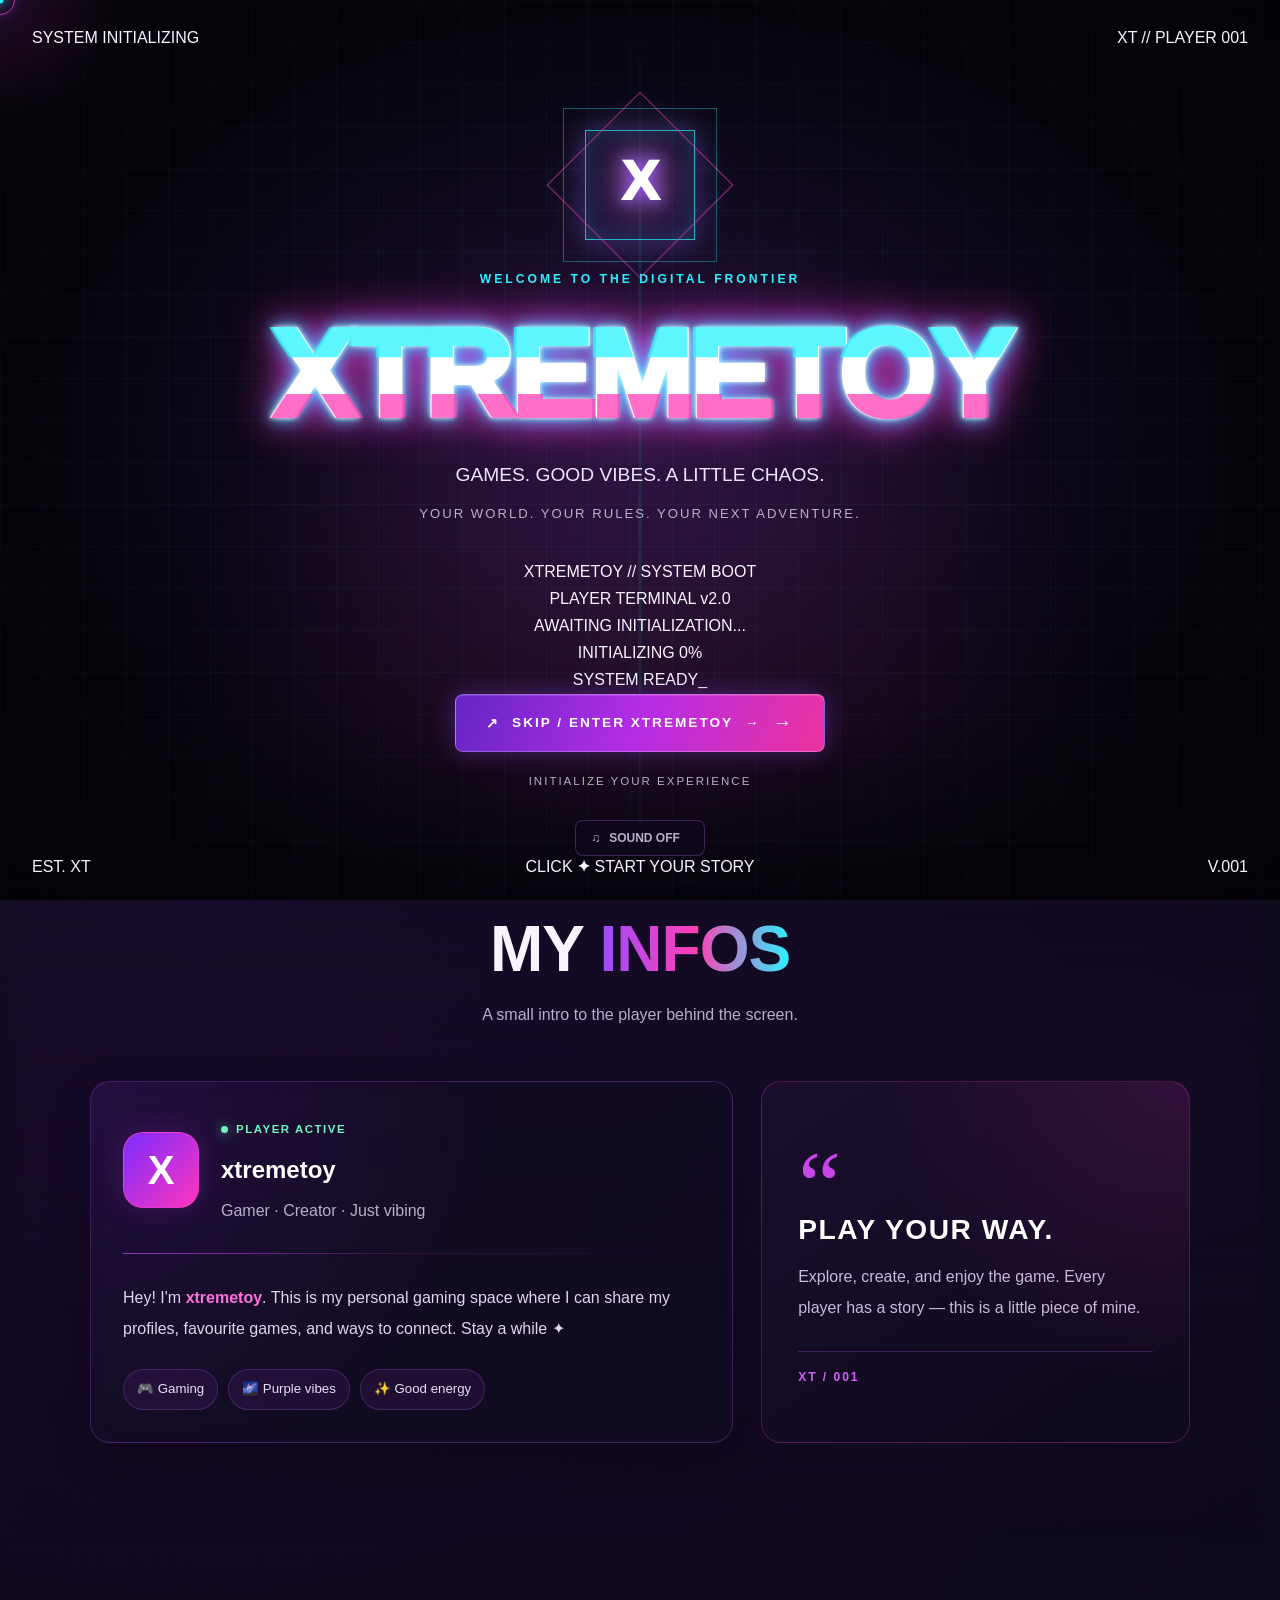
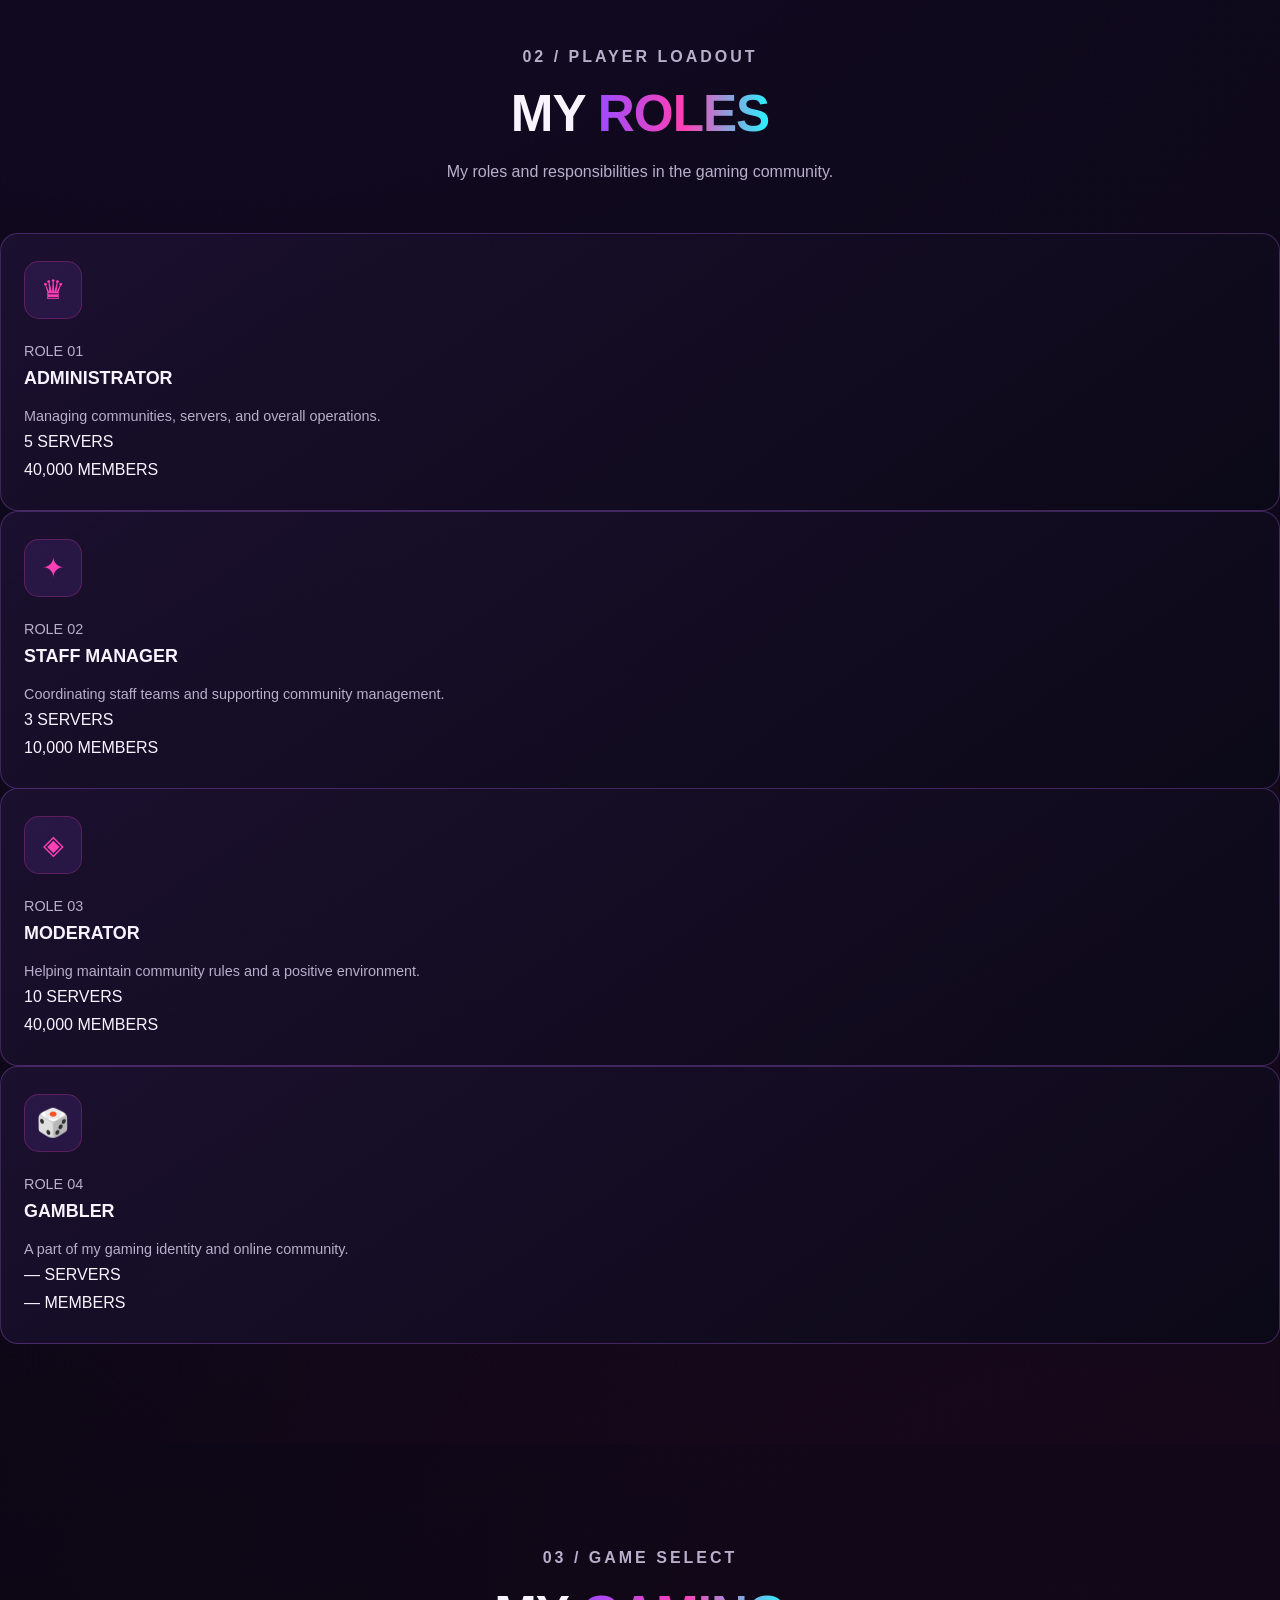
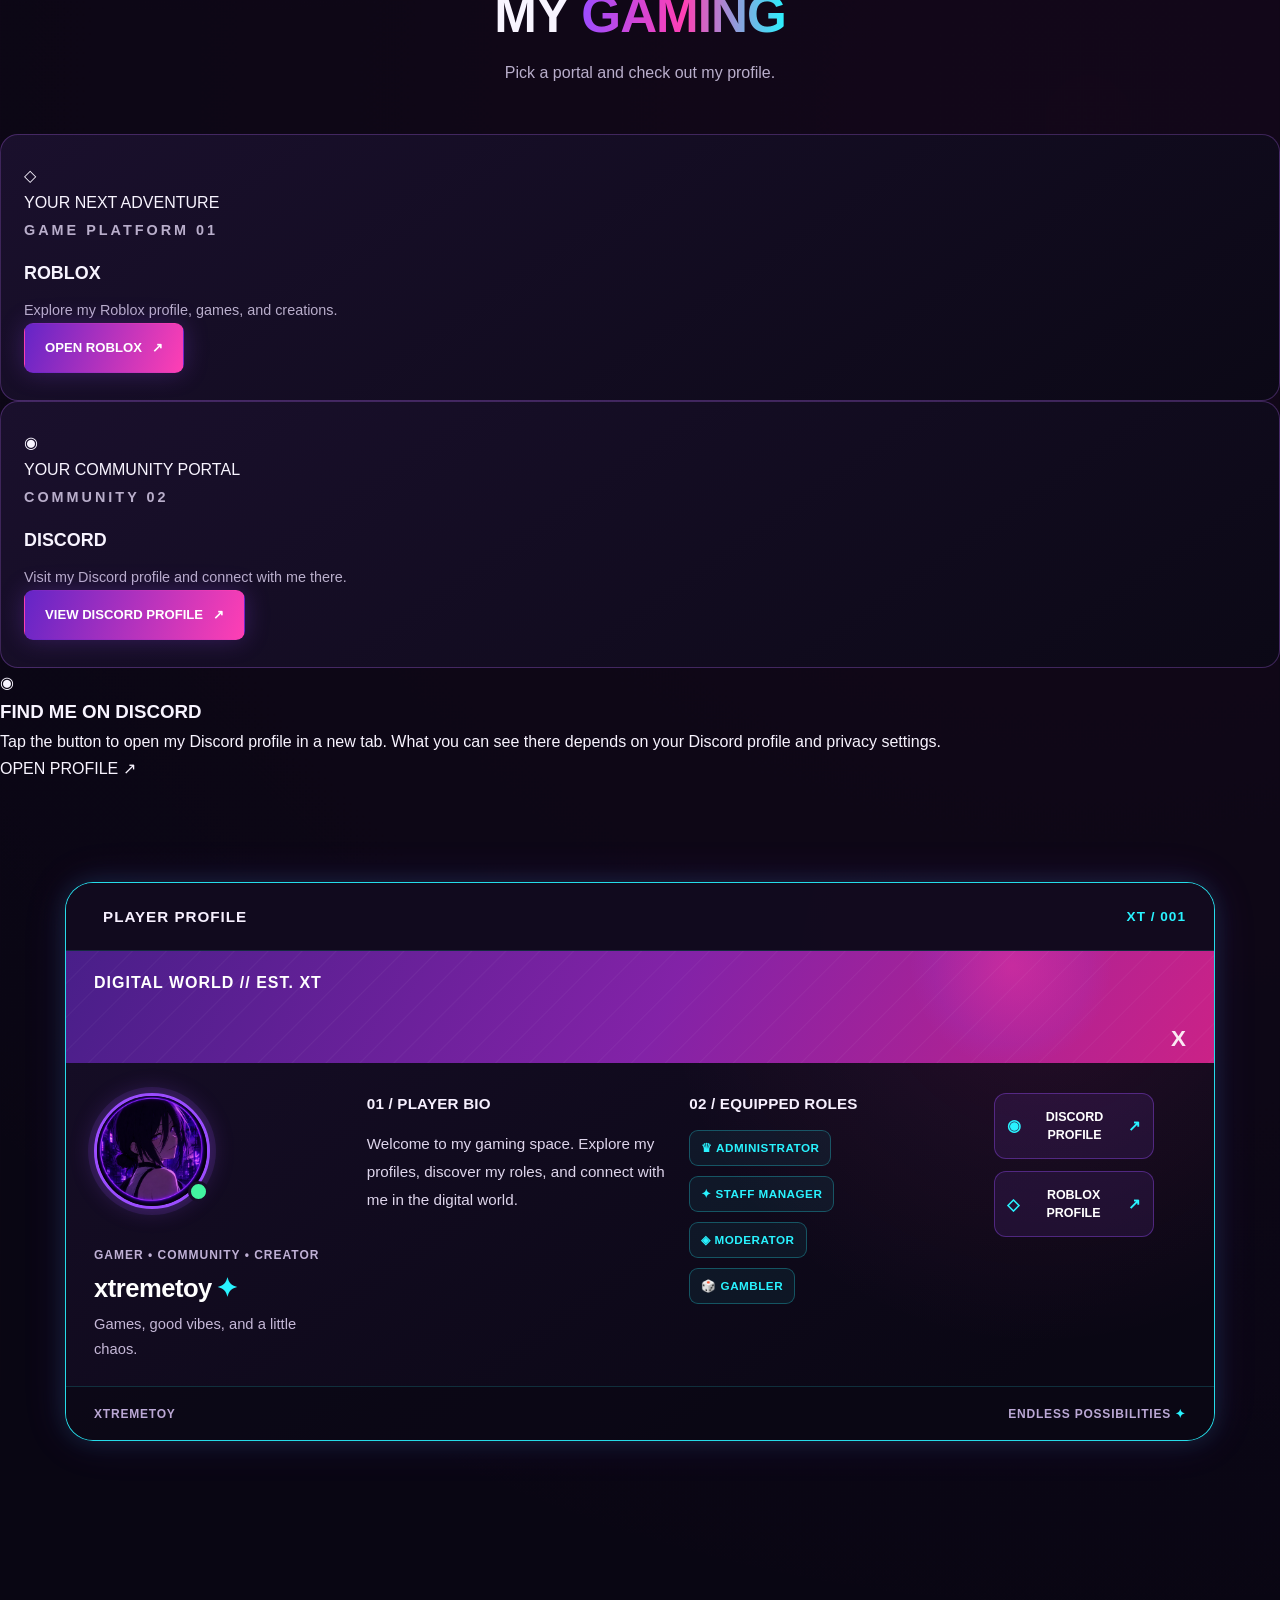
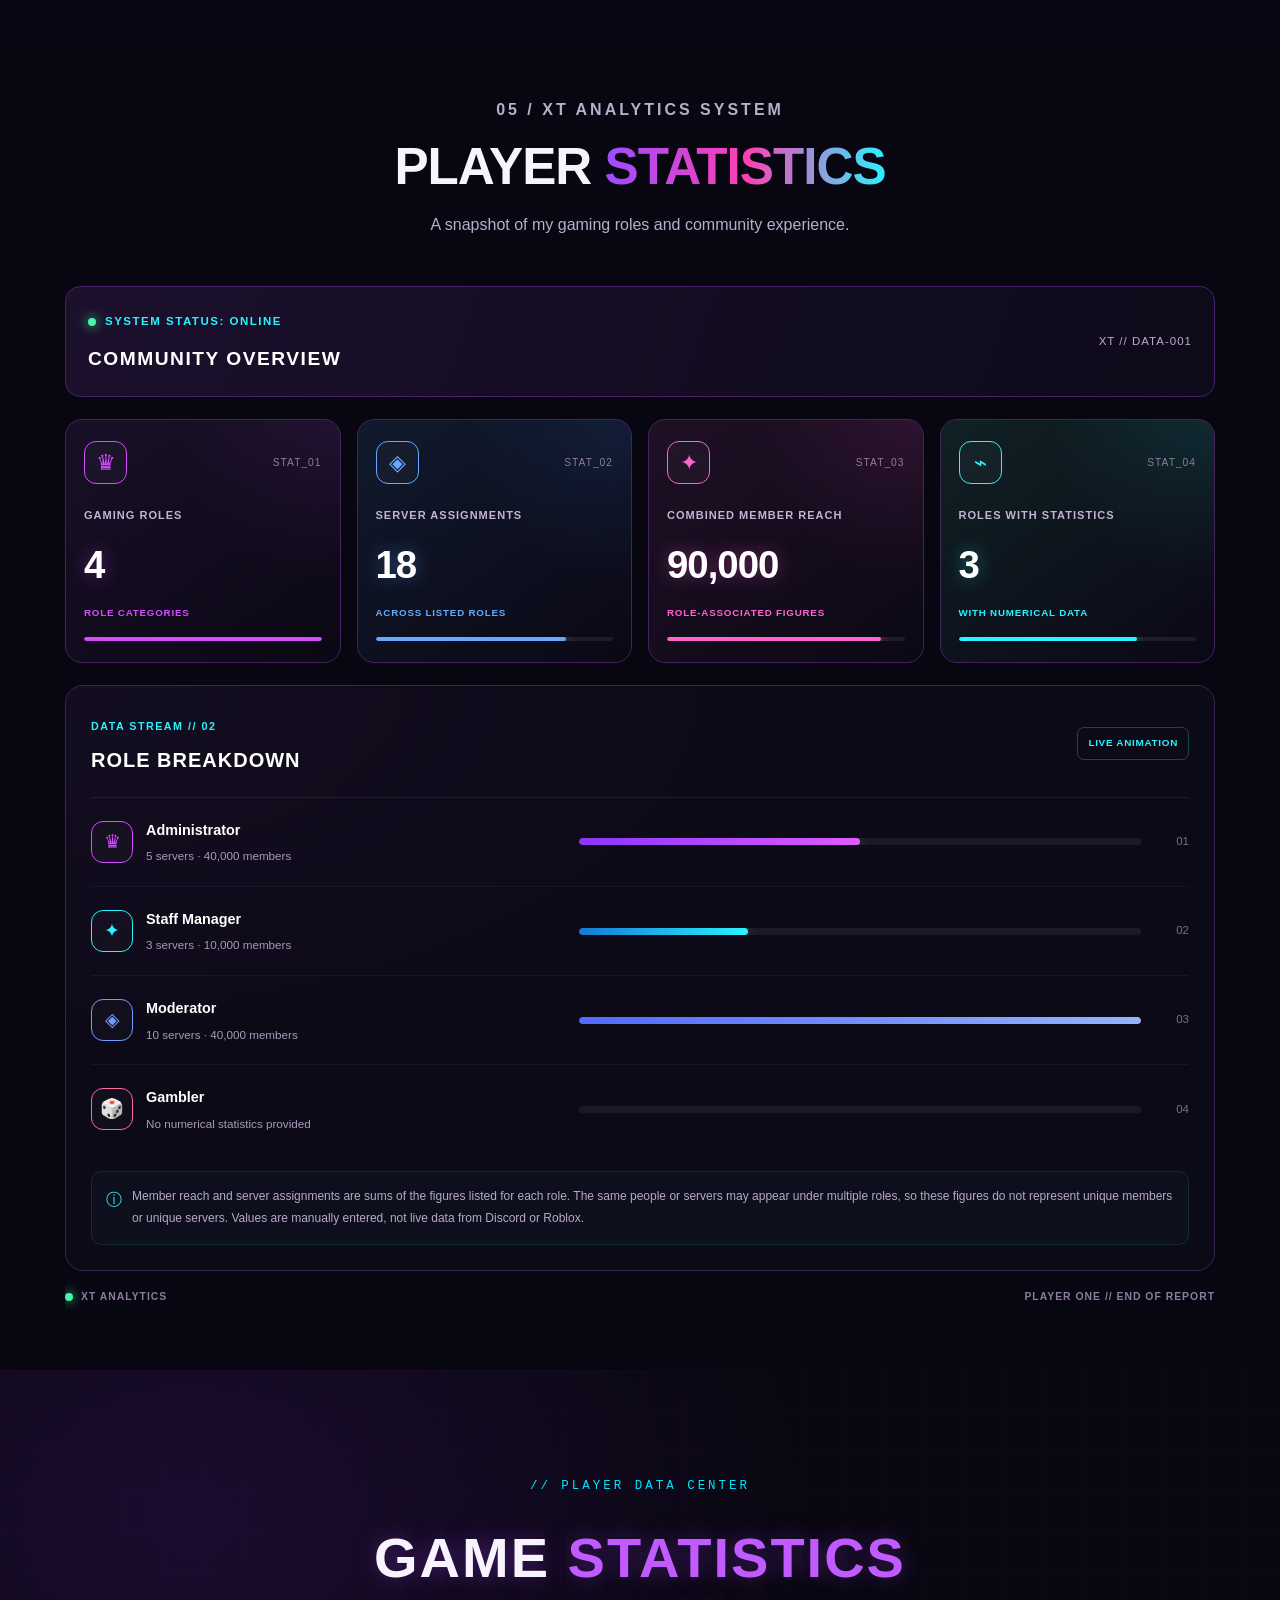
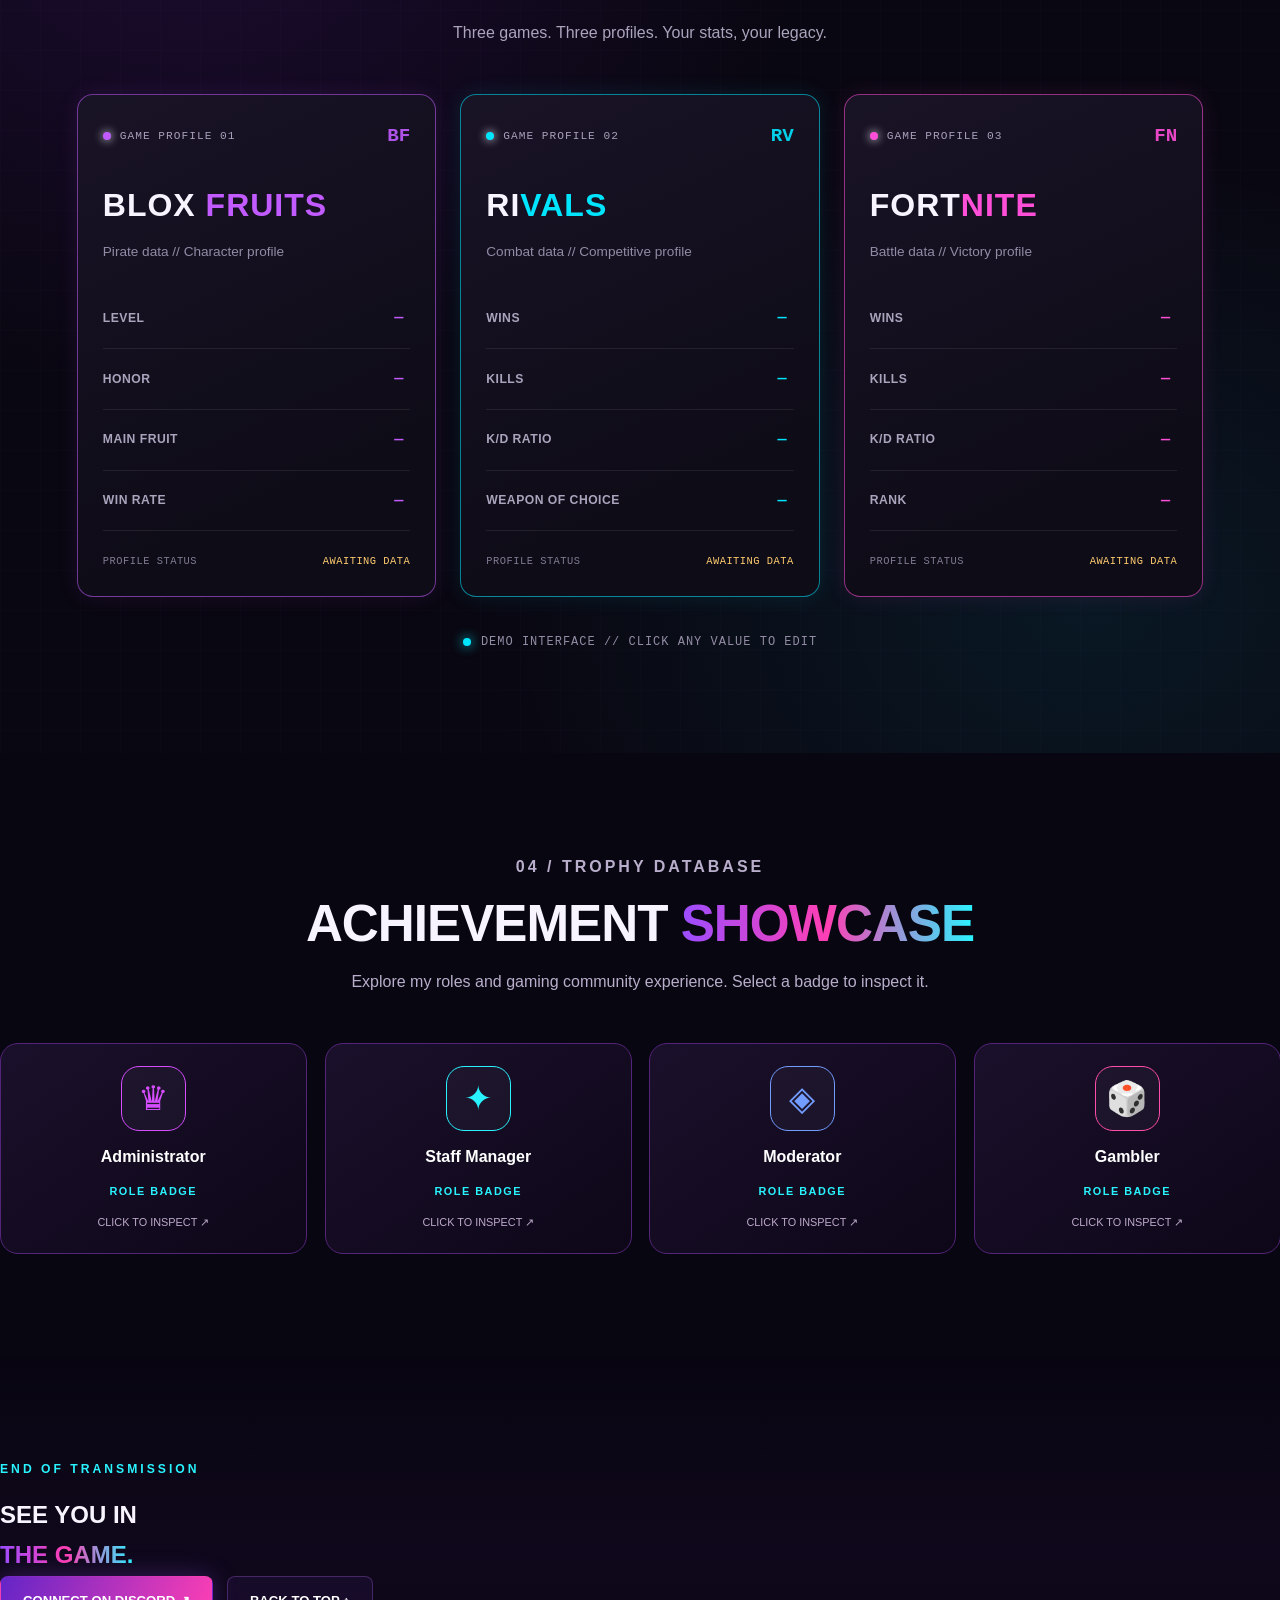
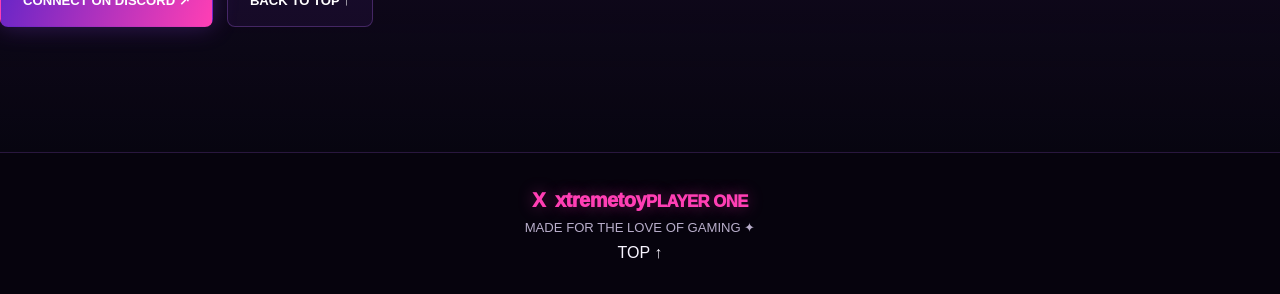
==== commit 258674db: "Update index.html" ====
--- a/index.html
+++ b/index.html
@@ -20,7 +20,7 @@
   <!-- BACKGROUND PARTICLES -->
   <div class="particles" id="particles" aria-hidden="true"></div>
 
-  <!-- NEON CYBERPUNK INTRO -->
+  <!-- CYBERPUNK INTRO / BOOT SCREEN -->
   <div class="intro neon-intro" id="intro" role="dialog"
        aria-label="Welcome to XTREMETOY's website">
 
@@ -37,11 +37,12 @@
     </div>
 
     <div class="intro-hud intro-hud-top">
-      <span><i class="intro-hud-dot"></i> SYSTEM ONLINE</span>
+      <span><i class="intro-hud-dot"></i> SYSTEM INITIALIZING</span>
       <span>XT // PLAYER 001</span>
     </div>
 
     <div class="intro-content">
+
       <div class="intro-emblem" aria-hidden="true">
         <span>X</span>
         <div class="emblem-ring emblem-ring-one"></div>
@@ -57,15 +58,50 @@
       <p class="intro-copy">GAMES. GOOD VIBES. A LITTLE CHAOS.</p>
       <p class="intro-subcopy">YOUR WORLD. YOUR RULES. YOUR NEXT ADVENTURE.</p>
 
+      <!-- NEW: HACKER-STYLE BOOT TERMINAL -->
+      <div class="xt-boot-terminal">
+        <div class="xt-boot-topbar">
+          <span class="xt-boot-dot xt-dot-pink"></span>
+          <span class="xt-boot-dot xt-dot-purple"></span>
+          <span class="xt-boot-dot xt-dot-cyan"></span>
+          <span class="xt-boot-title">XTREMETOY // SYSTEM BOOT</span>
+        </div>
+
+        <div class="xt-boot-body">
+          <p class="xt-boot-label">
+            PLAYER TERMINAL <span>v2.0</span>
+          </p>
+
+          <div id="xtBootMessages" aria-live="polite">
+            <p class="xt-boot-line">AWAITING INITIALIZATION...</p>
+          </div>
+
+          <div class="xt-boot-progress-track">
+            <div id="xtBootProgress"></div>
+          </div>
+
+          <div class="xt-boot-status">
+            <span id="xtBootStatus">INITIALIZING</span>
+            <span id="xtBootPercent">0%</span>
+          </div>
+
+          <p class="xt-boot-prompt">
+            SYSTEM READY<span class="xt-boot-cursor">_</span>
+          </p>
+        </div>
+      </div>
+      <!-- END BOOT TERMINAL -->
+
+      <!-- EXISTING ENTER BUTTON: SAME ID FOR JAVASCRIPT -->
       <button class="enter-button neon-enter-button" id="enterButton" type="button">
         <span class="enter-button-icon" aria-hidden="true">↗</span>
-        <span>ENTER MY WORLD</span>
+        <span>SKIP / ENTER XTREMETOY</span>
         <span class="enter-button-arrow" aria-hidden="true">→</span>
       </button>
 
       <p class="intro-hint">
         <span class="intro-hint-line" aria-hidden="true"></span>
-        CLICK TO INITIALIZE
+        INITIALIZE YOUR EXPERIENCE
         <span class="intro-hint-line" aria-hidden="true"></span>
       </p>
     </div>
@@ -450,7 +486,7 @@
       </section>
     </section>
 
-    <!-- EXISTING COMMUNITY STATISTICS DASHBOARD -->
+    <!-- COMMUNITY STATISTICS DASHBOARD -->
     <section class="section stats-dashboard" id="statistics">
       <div class="section-heading">
         <p class="eyebrow">05 / XT ANALYTICS SYSTEM</p>
@@ -586,7 +622,7 @@
       </div>
     </section>
 
-    <!-- NEW: GAME STATISTICS -->
+    <!-- GAME STATISTICS -->
     <section class="section game-stats-section" id="game-stats">
       <div class="game-stats-container">
 
@@ -598,7 +634,6 @@
 
         <div class="game-stats-grid">
 
-          <!-- BLOX FRUITS -->
           <article class="game-stat-card blox-card">
             <div class="game-card-top">
               <span class="game-status-dot"></span>
@@ -612,27 +647,19 @@
             <div class="game-stat-list">
               <div class="game-stat-row">
                 <span>LEVEL</span>
-                <strong class="editable-stat" contenteditable="true"
-                        role="textbox" aria-label="Blox Fruits level"
-                        spellcheck="false">—</strong>
+                <strong class="editable-stat" contenteditable="true" role="textbox" aria-label="Blox Fruits level" spellcheck="false">—</strong>
               </div>
               <div class="game-stat-row">
                 <span>HONOR</span>
-                <strong class="editable-stat" contenteditable="true"
-                        role="textbox" aria-label="Blox Fruits honor"
-                        spellcheck="false">—</strong>
+                <strong class="editable-stat" contenteditable="true" role="textbox" aria-label="Blox Fruits honor" spellcheck="false">—</strong>
               </div>
               <div class="game-stat-row">
                 <span>MAIN FRUIT</span>
-                <strong class="editable-stat" contenteditable="true"
-                        role="textbox" aria-label="Blox Fruits main fruit"
-                        spellcheck="false">—</strong>
+                <strong class="editable-stat" contenteditable="true" role="textbox" aria-label="Blox Fruits main fruit" spellcheck="false">—</strong>
               </div>
               <div class="game-stat-row">
                 <span>WIN RATE</span>
-                <strong class="editable-stat" contenteditable="true"
-                        role="textbox" aria-label="Blox Fruits win rate"
-                        spellcheck="false">—</strong>
+                <strong class="editable-stat" contenteditable="true" role="textbox" aria-label="Blox Fruits win rate" spellcheck="false">—</strong>
               </div>
             </div>
 
@@ -642,7 +669,6 @@
             </div>
           </article>
 
-          <!-- RIVALS -->
           <article class="game-stat-card rivals-card">
             <div class="game-card-top">
               <span class="game-status-dot"></span>
@@ -656,27 +682,19 @@
             <div class="game-stat-list">
               <div class="game-stat-row">
                 <span>WINS</span>
-                <strong class="editable-stat" contenteditable="true"
-                        role="textbox" aria-label="Rivals wins"
-                        spellcheck="false">—</strong>
+                <strong class="editable-stat" contenteditable="true" role="textbox" aria-label="Rivals wins" spellcheck="false">—</strong>
               </div>
               <div class="game-stat-row">
                 <span>KILLS</span>
-                <strong class="editable-stat" contenteditable="true"
-                        role="textbox" aria-label="Rivals kills"
-                        spellcheck="false">—</strong>
+                <strong class="editable-stat" contenteditable="true" role="textbox" aria-label="Rivals kills" spellcheck="false">—</strong>
               </div>
               <div class="game-stat-row">
                 <span>K/D RATIO</span>
-                <strong class="editable-stat" contenteditable="true"
-                        role="textbox" aria-label="Rivals kill death ratio"
-                        spellcheck="false">—</strong>
+                <strong class="editable-stat" contenteditable="true" role="textbox" aria-label="Rivals kill death ratio" spellcheck="false">—</strong>
               </div>
               <div class="game-stat-row">
                 <span>WEAPON OF CHOICE</span>
-                <strong class="editable-stat" contenteditable="true"
-                        role="textbox" aria-label="Rivals weapon of choice"
-                        spellcheck="false">—</strong>
+                <strong class="editable-stat" contenteditable="true" role="textbox" aria-label="Rivals weapon of choice" spellcheck="false">—</strong>
               </div>
             </div>
 
@@ -686,7 +704,6 @@
             </div>
           </article>
 
-          <!-- FORTNITE -->
           <article class="game-stat-card fortnite-card">
             <div class="game-card-top">
               <span class="game-status-dot"></span>
@@ -700,27 +717,19 @@
             <div class="game-stat-list">
               <div class="game-stat-row">
                 <span>WINS</span>
-                <strong class="editable-stat" contenteditable="true"
-                        role="textbox" aria-label="Fortnite wins"
-                        spellcheck="false">—</strong>
+                <strong class="editable-stat" contenteditable="true" role="textbox" aria-label="Fortnite wins" spellcheck="false">—</strong>
               </div>
               <div class="game-stat-row">
                 <span>KILLS</span>
-                <strong class="editable-stat" contenteditable="true"
-                        role="textbox" aria-label="Fortnite kills"
-                        spellcheck="false">—</strong>
+                <strong class="editable-stat" contenteditable="true" role="textbox" aria-label="Fortnite kills" spellcheck="false">—</strong>
               </div>
               <div class="game-stat-row">
                 <span>K/D RATIO</span>
-                <strong class="editable-stat" contenteditable="true"
-                        role="textbox" aria-label="Fortnite kill death ratio"
-                        spellcheck="false">—</strong>
+                <strong class="editable-stat" contenteditable="true" role="textbox" aria-label="Fortnite kill death ratio" spellcheck="false">—</strong>
               </div>
               <div class="game-stat-row">
                 <span>RANK</span>
-                <strong class="editable-stat" contenteditable="true"
-                        role="textbox" aria-label="Fortnite rank"
-                        spellcheck="false">—</strong>
+                <strong class="editable-stat" contenteditable="true" role="textbox" aria-label="Fortnite rank" spellcheck="false">—</strong>
               </div>
             </div>
 
--- a/style.css
+++ b/style.css
@@ -5257,3 +5257,693 @@
     transition: none;
   }
 }
+
+/* =========================================
+   XTREMETOY — CYBERPUNK EFFECTS PACK
+   Add this at the END of style.css
+========================================= */
+
+:root {
+  --xt-neon-purple: #b44cff;
+  --xt-neon-pink: #ff3fd2;
+  --xt-neon-cyan: #39e7ff;
+}
+
+/* Keep effects above the page background */
+body {
+  isolation: isolate;
+}
+
+#xt-cursor-glow,
+#xt-cursor-dot,
+#xt-cursor-trail {
+  position: fixed;
+  top: 0;
+  left: 0;
+  pointer-events: none;
+  z-index: 99990;
+  opacity: 0;
+}
+
+#xt-cursor-glow {
+  width: 240px;
+  height: 240px;
+  border-radius: 50%;
+  background: radial-gradient(
+    circle,
+    rgba(180, 76, 255, 0.14) 0%,
+    rgba(255, 63, 210, 0.07) 35%,
+    transparent 72%
+  );
+  transform: translate(-50%, -50%);
+  transition: opacity 180ms ease;
+  mix-blend-mode: screen;
+}
+
+#xt-cursor-dot {
+  width: 7px;
+  height: 7px;
+  border-radius: 50%;
+  background: var(--xt-neon-cyan);
+  box-shadow: 0 0 10px var(--xt-neon-cyan),
+              0 0 24px var(--xt-neon-purple);
+  transform: translate(-50%, -50%);
+}
+
+#xt-cursor-trail {
+  width: 30px;
+  height: 30px;
+  border: 1px solid rgba(255, 63, 210, 0.75);
+  border-radius: 50%;
+  transform: translate(-50%, -50%);
+  box-shadow: 0 0 14px rgba(180, 76, 255, 0.25);
+  transition:
+    width 160ms ease,
+    height 160ms ease,
+    border-color 160ms ease;
+}
+
+/* Cursor effects only on mouse/trackpad devices */
+@media (hover: hover) and (pointer: fine) {
+  body.xt-effects-ready {
+    cursor: none;
+  }
+
+  body.xt-effects-ready a,
+  body.xt-effects-ready button,
+  body.xt-effects-ready [role="button"] {
+    cursor: none;
+  }
+
+  body.xt-effects-ready #xt-cursor-glow,
+  body.xt-effects-ready #xt-cursor-dot,
+  body.xt-effects-ready #xt-cursor-trail {
+    opacity: 1;
+  }
+
+  #xt-cursor-trail.xt-cursor-hover {
+    width: 48px;
+    height: 48px;
+    border-color: var(--xt-neon-cyan);
+  }
+}
+
+/* Neon click ripple */
+.xt-click-ripple {
+  position: absolute;
+  width: 12px;
+  height: 12px;
+  border-radius: 50%;
+  pointer-events: none;
+  z-index: 5;
+  background: rgba(57, 231, 255, 0.3);
+  border: 1px solid rgba(255, 63, 210, 0.9);
+  box-shadow:
+    0 0 12px rgba(180, 76, 255, 0.65),
+    inset 0 0 8px rgba(57, 231, 255, 0.5);
+  transform: translate(-50%, -50%) scale(0);
+  animation: xtRippleExpand 600ms ease-out forwards;
+}
+
+@keyframes xtRippleExpand {
+  0% {
+    opacity: 0.95;
+    transform: translate(-50%, -50%) scale(0);
+  }
+  100% {
+    opacity: 0;
+    transform: translate(-50%, -50%) scale(13);
+  }
+}
+
+/* Card tilt support */
+.xt-tilt-card {
+  transform-style: preserve-3d;
+  will-change: transform;
+  transition:
+    transform 180ms ease,
+    box-shadow 180ms ease,
+    border-color 180ms ease;
+}
+
+.xt-tilt-card:hover {
+  border-color: rgba(180, 76, 255, 0.55);
+  box-shadow:
+    0 0 18px rgba(180, 76, 255, 0.12),
+    0 10px 35px rgba(0, 0, 0, 0.2);
+}
+
+/* Scroll reveal */
+.xt-reveal {
+  opacity: 0;
+  transform: translateY(24px);
+  transition:
+    opacity 650ms ease,
+    transform 650ms cubic-bezier(0.2, 0.7, 0.2, 1);
+}
+
+.xt-reveal.xt-revealed {
+  opacity: 1;
+  transform: translateY(0);
+}
+
+/* A subtle moving scan line for selected cards */
+.xt-scan-target {
+  position: relative;
+  isolation: isolate;
+}
+
+.xt-scan-target::after {
+  content: "";
+  position: absolute;
+  top: -35%;
+  left: 0;
+  right: 0;
+  height: 1px;
+  z-index: 2;
+  pointer-events: none;
+  opacity: 0;
+  background: linear-gradient(
+    90deg,
+    transparent,
+    rgba(57, 231, 255, 0.7),
+    rgba(255, 63, 210, 0.75),
+    transparent
+  );
+  box-shadow: 0 0 12px rgba(180, 76, 255, 0.45);
+}
+
+.xt-scan-target.xt-scan-active::after {
+  opacity: 1;
+  animation: xtScanSweep 900ms ease-out;
+}
+
+@keyframes xtScanSweep {
+  from { top: -5%; }
+  to   { top: 105%; }
+}
+
+/* Respect users who prefer less motion */
+@media (prefers-reduced-motion: reduce) {
+  #xt-cursor-glow,
+  #xt-cursor-dot,
+  #xt-cursor-trail {
+    display: none !important;
+  }
+
+  .xt-tilt-card,
+  .xt-reveal {
+    transition: none !important;
+    transform: none !important;
+  }
+
+  .xt-reveal {
+    opacity: 1 !important;
+  }
+
+  .xt-click-ripple,
+  .xt-scan-target.xt-scan-active::after {
+    animation: none !important;
+    display: none !important;
+  }
+}
+
+/* ==========================================
+   XTREMETOY — MY INFOS LAYOUT FIX
+   Responsive profile + quote panels
+   ========================================== */
+
+#about.about-section {
+  width: 100%;
+  max-width: 1240px;
+  margin: 0 auto;
+  padding: 100px 32px;
+  box-sizing: border-box;
+  overflow: hidden;
+}
+
+#about .section-heading {
+  width: 100%;
+  max-width: 760px;
+  margin: 0 auto 52px;
+  text-align: center;
+}
+
+#about .section-heading h2 {
+  margin: 16px 0;
+  font-size: clamp(2.5rem, 5vw, 4rem);
+  line-height: 1.1;
+}
+
+#about .section-desc {
+  margin: 0 auto;
+  max-width: 600px;
+  line-height: 1.8;
+  color: #b8aecb;
+}
+
+/* Two-column layout */
+
+#about .about-grid {
+  display: grid;
+  grid-template-columns: minmax(0, 1.2fr) minmax(0, 0.8fr);
+  align-items: stretch;
+  gap: 28px;
+  width: 100%;
+  max-width: 1100px;
+  margin: 0 auto;
+}
+
+/* Profile panel */
+
+#about .profile-panel {
+  min-width: 0;
+  padding: 32px;
+  box-sizing: border-box;
+  border: 1px solid rgba(190, 92, 255, 0.25);
+  border-radius: 20px;
+  background:
+    radial-gradient(
+      circle at 0% 0%,
+      rgba(155, 54, 255, 0.13),
+      transparent 55%
+    ),
+    rgba(18, 12, 34, 0.86);
+  box-shadow:
+    0 15px 45px rgba(0, 0, 0, 0.2),
+    inset 0 0 25px rgba(160, 60, 255, 0.025);
+}
+
+#about .profile-top {
+  display: flex;
+  align-items: center;
+  gap: 22px;
+  min-width: 0;
+}
+
+#about .avatar {
+  display: grid;
+  place-items: center;
+  flex: 0 0 76px;
+  width: 76px;
+  height: 76px;
+  border: 1px solid rgba(255, 63, 196, 0.7);
+  border-radius: 20px;
+  background: linear-gradient(135deg, #7b2cff, #ff35bd);
+  color: #fff;
+  font-size: 2.5rem;
+  font-weight: 900;
+  box-shadow: 0 0 28px rgba(209, 45, 255, 0.2);
+}
+
+#about .profile-top > div:last-child {
+  min-width: 0;
+}
+
+#about .online-pill {
+  display: inline-flex;
+  align-items: center;
+  gap: 8px;
+  margin-bottom: 10px;
+  color: #72f5bd;
+  font-size: 0.72rem;
+  font-weight: 800;
+  letter-spacing: 1.5px;
+}
+
+#about .online-pill i {
+  width: 7px;
+  height: 7px;
+  flex: 0 0 7px;
+  border-radius: 50%;
+  background: #72f5bd;
+  box-shadow: 0 0 12px rgba(114, 245, 189, 0.75);
+}
+
+#about .profile-top h3 {
+  margin: 0 0 7px;
+  color: #fff;
+  font-size: 1.5rem;
+  overflow-wrap: anywhere;
+}
+
+#about .muted {
+  margin: 0;
+  color: #b8aecb;
+  line-height: 1.7;
+}
+
+#about .panel-line {
+  width: 100%;
+  height: 1px;
+  margin: 28px 0;
+  background: linear-gradient(
+    90deg,
+    rgba(196, 66, 255, 0.7),
+    rgba(255, 53, 189, 0.15),
+    transparent
+  );
+}
+
+#about .bio {
+  margin: 0;
+  color: #ded6ed;
+  font-size: 1rem;
+  line-height: 1.95;
+  overflow-wrap: anywhere;
+}
+
+#about .bio strong {
+  color: #ff70dc;
+}
+
+#about .info-chips {
+  display: flex;
+  flex-wrap: wrap;
+  gap: 10px;
+  margin-top: 25px;
+}
+
+#about .info-chips span {
+  display: inline-flex;
+  align-items: center;
+  padding: 10px 13px;
+  border: 1px solid rgba(183, 105, 255, 0.24);
+  border-radius: 999px;
+  background: rgba(132, 55, 190, 0.12);
+  color: #e8ddfa;
+  font-size: 0.83rem;
+  line-height: 1.4;
+}
+
+/* Quote panel */
+
+#about .quote-panel {
+  position: relative;
+  display: flex;
+  flex-direction: column;
+  justify-content: center;
+  align-items: flex-start;
+  min-width: 0;
+  min-height: 280px;
+  padding: 36px;
+  box-sizing: border-box;
+  overflow: hidden;
+  border: 1px solid rgba(255, 58, 202, 0.25);
+  border-radius: 20px;
+  background:
+    radial-gradient(
+      circle at 100% 0%,
+      rgba(255, 49, 196, 0.13),
+      transparent 55%
+    ),
+    linear-gradient(
+      145deg,
+      rgba(27, 15, 48, 0.96),
+      rgba(14, 9, 28, 0.96)
+    );
+}
+
+#about .quote-mark {
+  display: block;
+  height: 65px;
+  color: #d94dff;
+  font-family: Georgia, serif;
+  font-size: 6rem;
+  line-height: 1;
+  opacity: 0.9;
+}
+
+#about .quote-panel h3 {
+  position: relative;
+  margin: 10px 0 14px;
+  color: #fff;
+  font-size: clamp(1.25rem, 2.2vw, 1.8rem);
+  font-weight: 900;
+  letter-spacing: 1.5px;
+  line-height: 1.3;
+}
+
+#about .quote-panel p {
+  position: relative;
+  margin: 0;
+  color: #c7badb;
+  font-size: 1rem;
+  line-height: 1.9;
+  overflow-wrap: anywhere;
+}
+
+#about .quote-decoration {
+  margin-top: 28px;
+  padding-top: 15px;
+  width: 100%;
+  border-top: 1px solid rgba(194, 105, 255, 0.22);
+  color: #d65cff;
+  font-size: 0.75rem;
+  font-weight: 800;
+  letter-spacing: 2px;
+}
+
+/* Tablet */
+
+@media (max-width: 850px) {
+  #about.about-section {
+    padding: 80px 24px;
+  }
+
+  #about .about-grid {
+    grid-template-columns: minmax(0, 1fr);
+    gap: 20px;
+    max-width: 650px;
+  }
+
+  #about .profile-panel,
+  #about .quote-panel {
+    padding: 28px;
+  }
+
+  #about .quote-panel {
+    min-height: 250px;
+  }
+}
+
+/* Mobile */
+
+@media (max-width: 480px) {
+  #about.about-section {
+    padding: 64px 16px;
+  }
+
+  #about .section-heading {
+    margin-bottom: 32px;
+  }
+
+  #about .profile-panel,
+  #about .quote-panel {
+    padding: 22px;
+    border-radius: 16px;
+  }
+
+  #about .profile-top {
+    align-items: flex-start;
+    gap: 15px;
+  }
+
+  #about .avatar {
+    flex-basis: 58px;
+    width: 58px;
+    height: 58px;
+    border-radius: 15px;
+    font-size: 2rem;
+  }
+
+  #about .profile-top h3 {
+    font-size: 1.25rem;
+  }
+
+  #about .muted {
+    font-size: 0.85rem;
+  }
+
+  #about .info-chips {
+    gap: 8px;
+  }
+
+  #about .info-chips span {
+    padding: 8px 10px;
+    font-size: 0.76rem;
+  }
+
+  #about .quote-panel {
+    min-height: 230px;
+  }
+}
+
+/* ==========================================
+   XTREMETOY — HOLOGRAPHIC SCAN UPGRADE
+   Neon scan + animated holographic border
+   ========================================== */
+
+
+/* ==========================================
+   XTREMETOY — UNIFIED HOLOGRAPHIC EFFECT
+   One scan animation + animated neon border
+   ========================================== */
+
+/* Cards that support the holographic treatment */
+.role-card,
+.game-card,
+.achievement-card,
+.xt-player-card,
+.stats-dash-card,
+.game-stat-card {
+  position: relative;
+  isolation: isolate;
+}
+
+/* Keep the card's content above its decorative effects */
+.role-card > *,
+.game-card > *,
+.achievement-card > *,
+.xt-player-card > *,
+.stats-dash-card > *,
+.game-stat-card > * {
+  position: relative;
+  z-index: 1;
+}
+
+/* Animated purple/cyan border */
+.role-card::before,
+.game-card::before,
+.achievement-card::before,
+.xt-player-card::before,
+.stats-dash-card::before,
+.game-stat-card::before {
+  content: "";
+  position: absolute;
+  inset: 0;
+  padding: 1.5px;
+  border-radius: inherit;
+  background: linear-gradient(
+    120deg,
+    #a855f7,
+    #22d3ee,
+    #ec4899,
+    #a855f7
+  );
+  background-size: 300% 300%;
+  opacity: 0;
+  pointer-events: none;
+  z-index: 2;
+  transition: opacity 0.25s ease;
+
+  -webkit-mask:
+    linear-gradient(#fff 0 0) content-box,
+    linear-gradient(#fff 0 0);
+  -webkit-mask-composite: xor;
+  mask-composite: exclude;
+}
+
+/* Border animates only while the card is hovered */
+.role-card:hover::before,
+.game-card:hover::before,
+.achievement-card:hover::before,
+.xt-player-card:hover::before,
+.stats-dash-card:hover::before,
+.game-stat-card:hover::before {
+  opacity: 1;
+  animation: xtHoloBorder 3s linear infinite;
+}
+
+@keyframes xtHoloBorder {
+  from {
+    background-position: 0% 50%;
+  }
+  to {
+    background-position: 300% 50%;
+  }
+}
+
+/* One shared scan layer */
+.role-card::after,
+.game-card::after,
+.achievement-card::after,
+.stats-dash-card::after,
+.game-stat-card::after {
+  content: "";
+  position: absolute;
+  top: -120%;
+  left: -35%;
+  width: 170%;
+  height: 55%;
+  background: linear-gradient(
+    180deg,
+    transparent,
+    rgba(168, 85, 247, 0.12),
+    rgba(34, 211, 238, 0.38),
+    rgba(168, 85, 247, 0.16),
+    transparent
+  );
+  transform: rotate(-12deg);
+  opacity: 0;
+  pointer-events: none;
+  z-index: 2;
+}
+
+/* JavaScript triggers this class once per hover */
+.xt-scan-target.xt-scan-active::after {
+  animation: xtScanSweep 1.1s ease-out 1;
+}
+
+@keyframes xtScanSweep {
+  0% {
+    top: -120%;
+    opacity: 0;
+  }
+  15% {
+    opacity: 1;
+  }
+  85% {
+    opacity: 0.8;
+  }
+  100% {
+    top: 150%;
+    opacity: 0;
+  }
+}
+
+/* Gentle glow, without changing card dimensions */
+.role-card:hover,
+.game-card:hover,
+.achievement-card:hover,
+.xt-player-card:hover,
+.stats-dash-card:hover,
+.game-stat-card:hover {
+  box-shadow:
+    0 0 16px rgba(168, 85, 247, 0.16),
+    0 0 24px rgba(34, 211, 238, 0.09);
+  transition: box-shadow 0.3s ease;
+}
+
+/* Avoid competing scan animations */
+.role-card:hover::after,
+.game-card:hover::after,
+.achievement-card:hover::after,
+.stats-dash-card:hover::after,
+.game-stat-card:hover::after {
+  animation: none;
+}
+
+/* Accessibility: respect reduced-motion preferences */
+@media (prefers-reduced-motion: reduce) {
+  .role-card::before,
+  .game-card::before,
+  .achievement-card::before,
+  .xt-player-card::before,
+  .stats-dash-card::before,
+  .game-stat-card::before,
+  .xt-scan-target.xt-scan-active::after {
+    animation: none !important;
+    transition: none !important;
+  }
+}
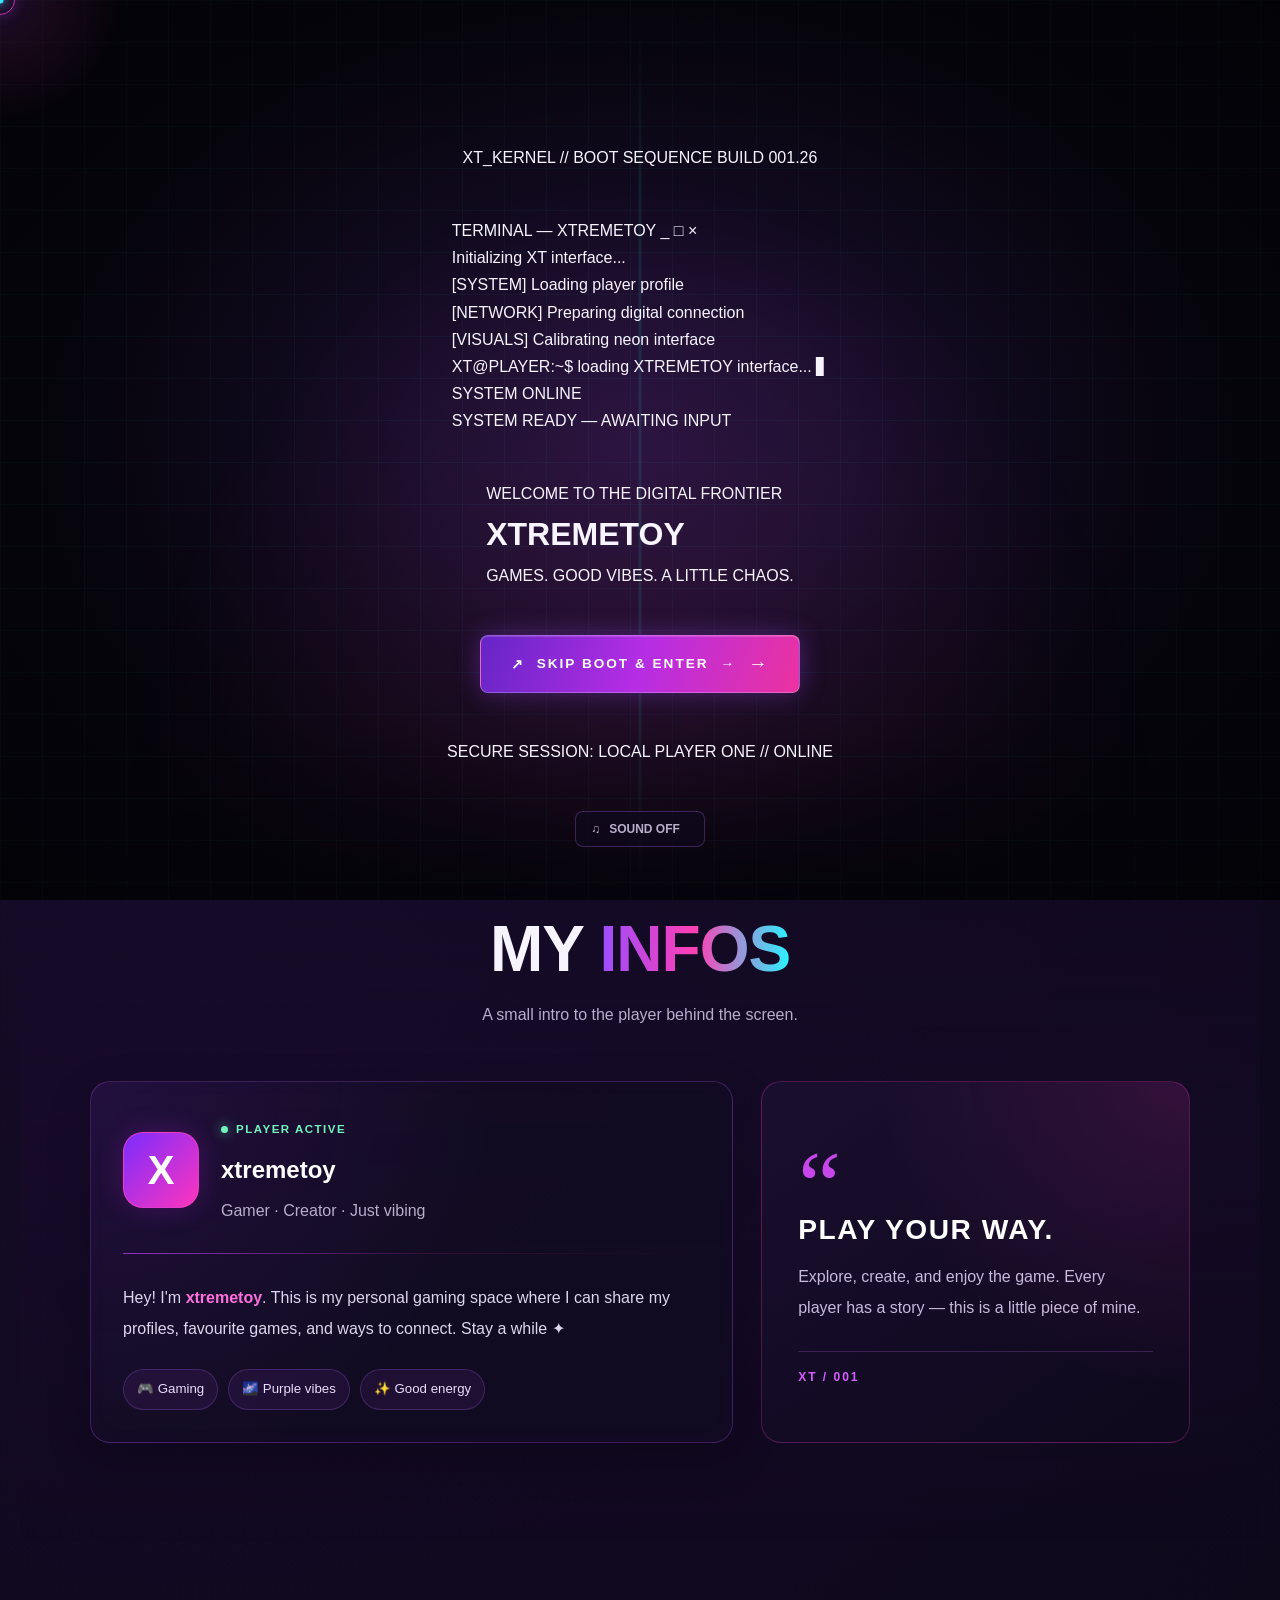
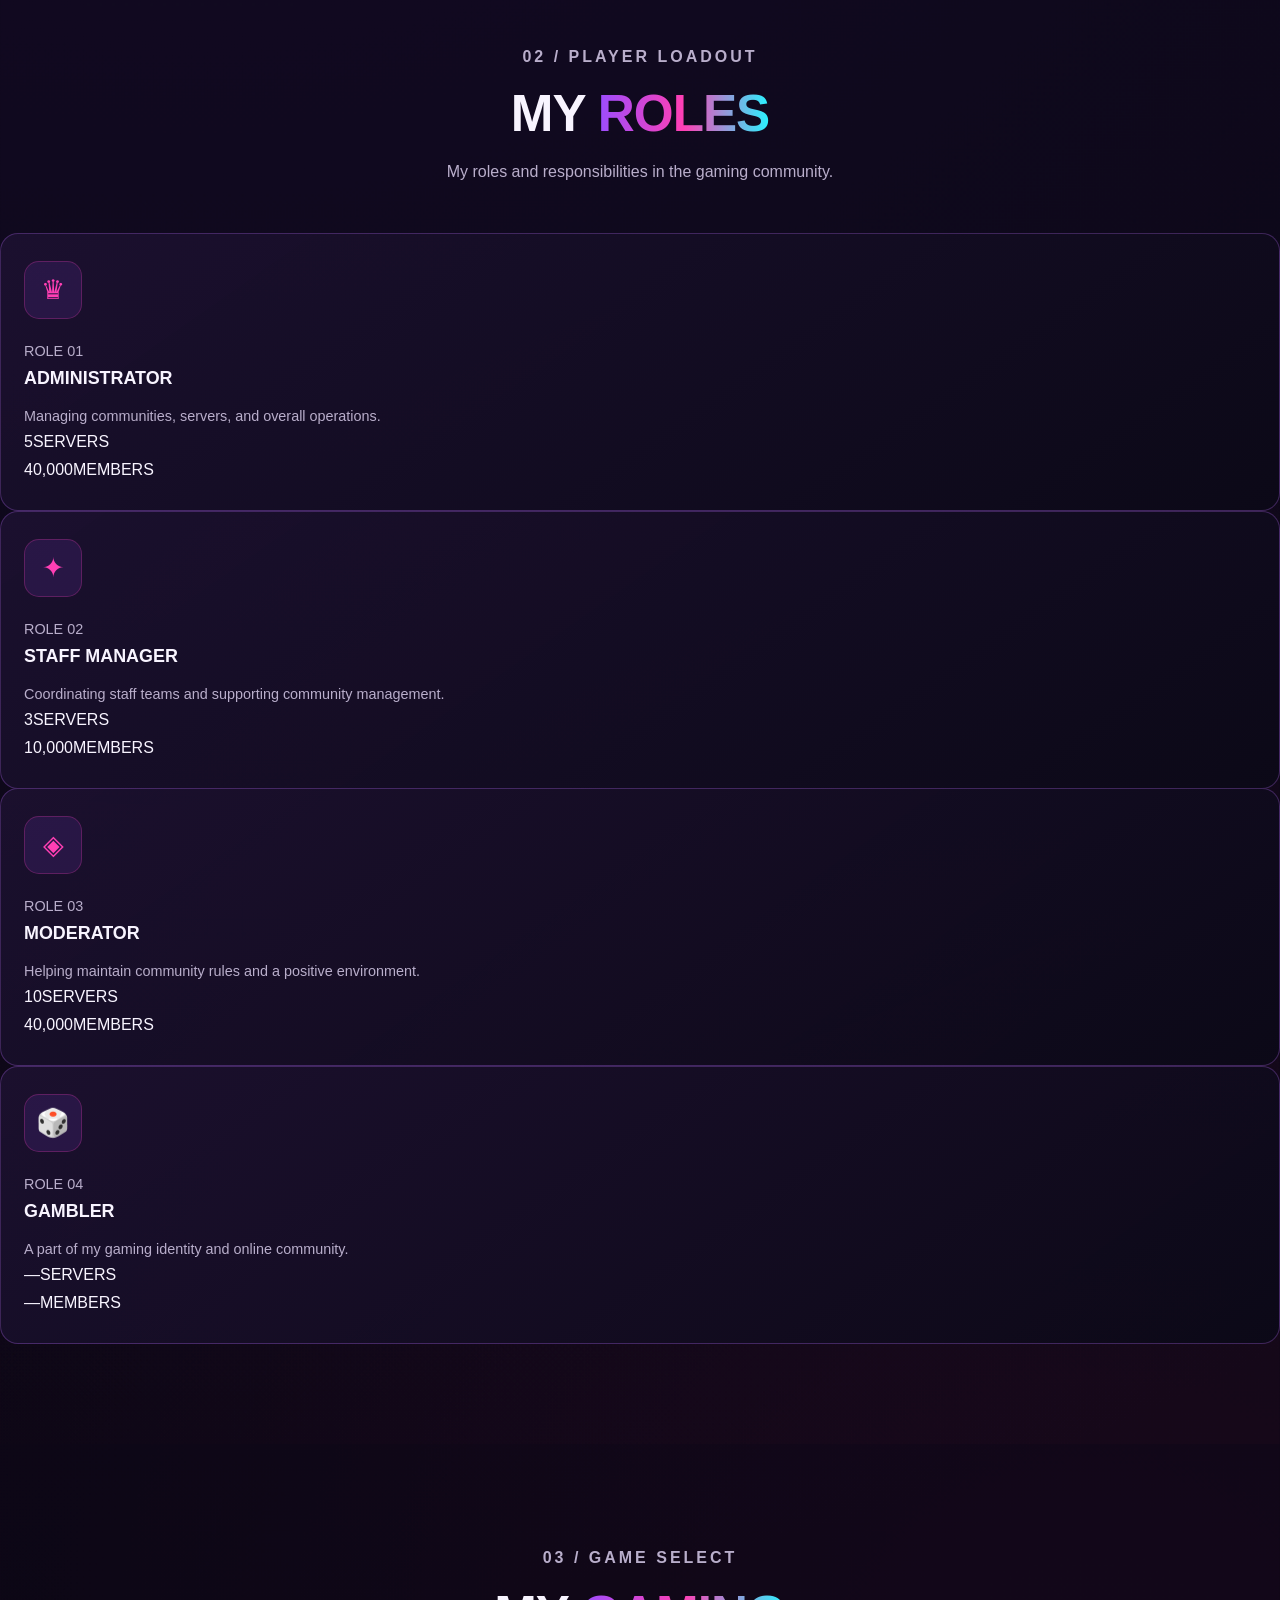
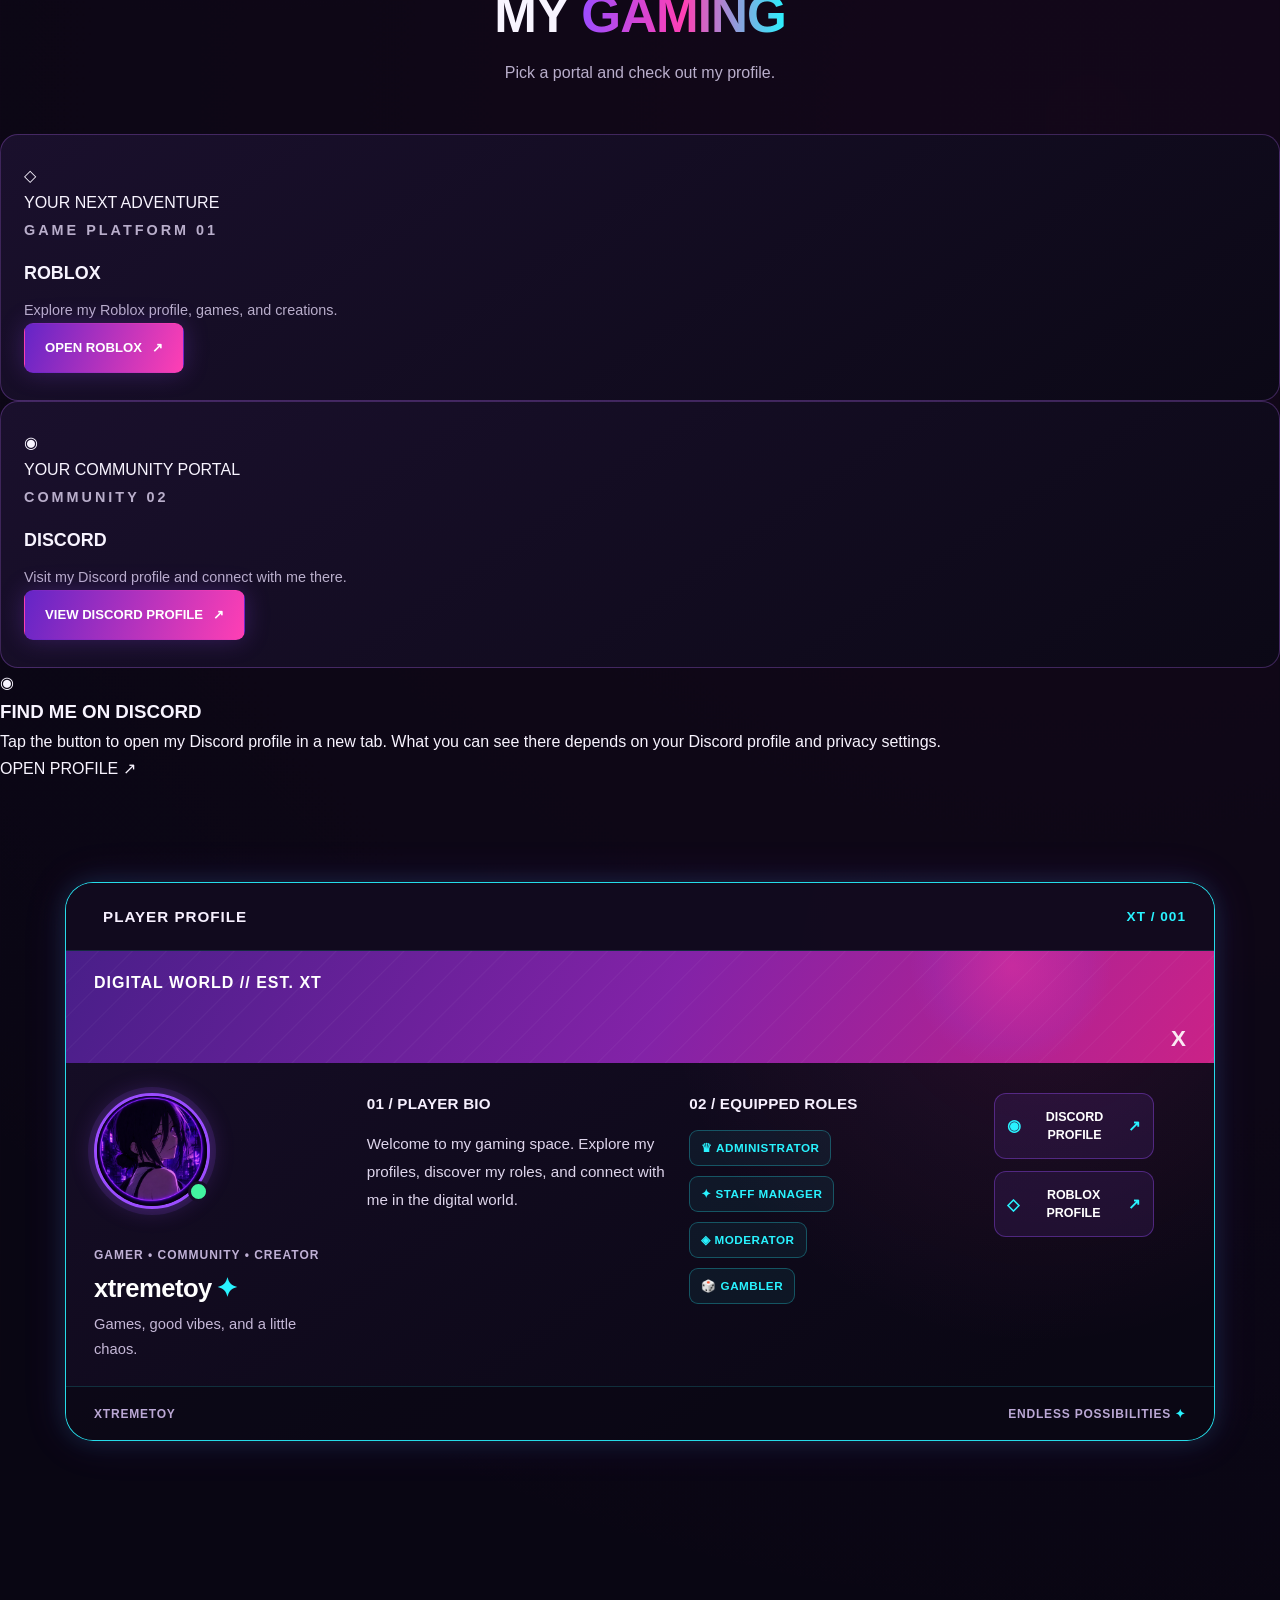
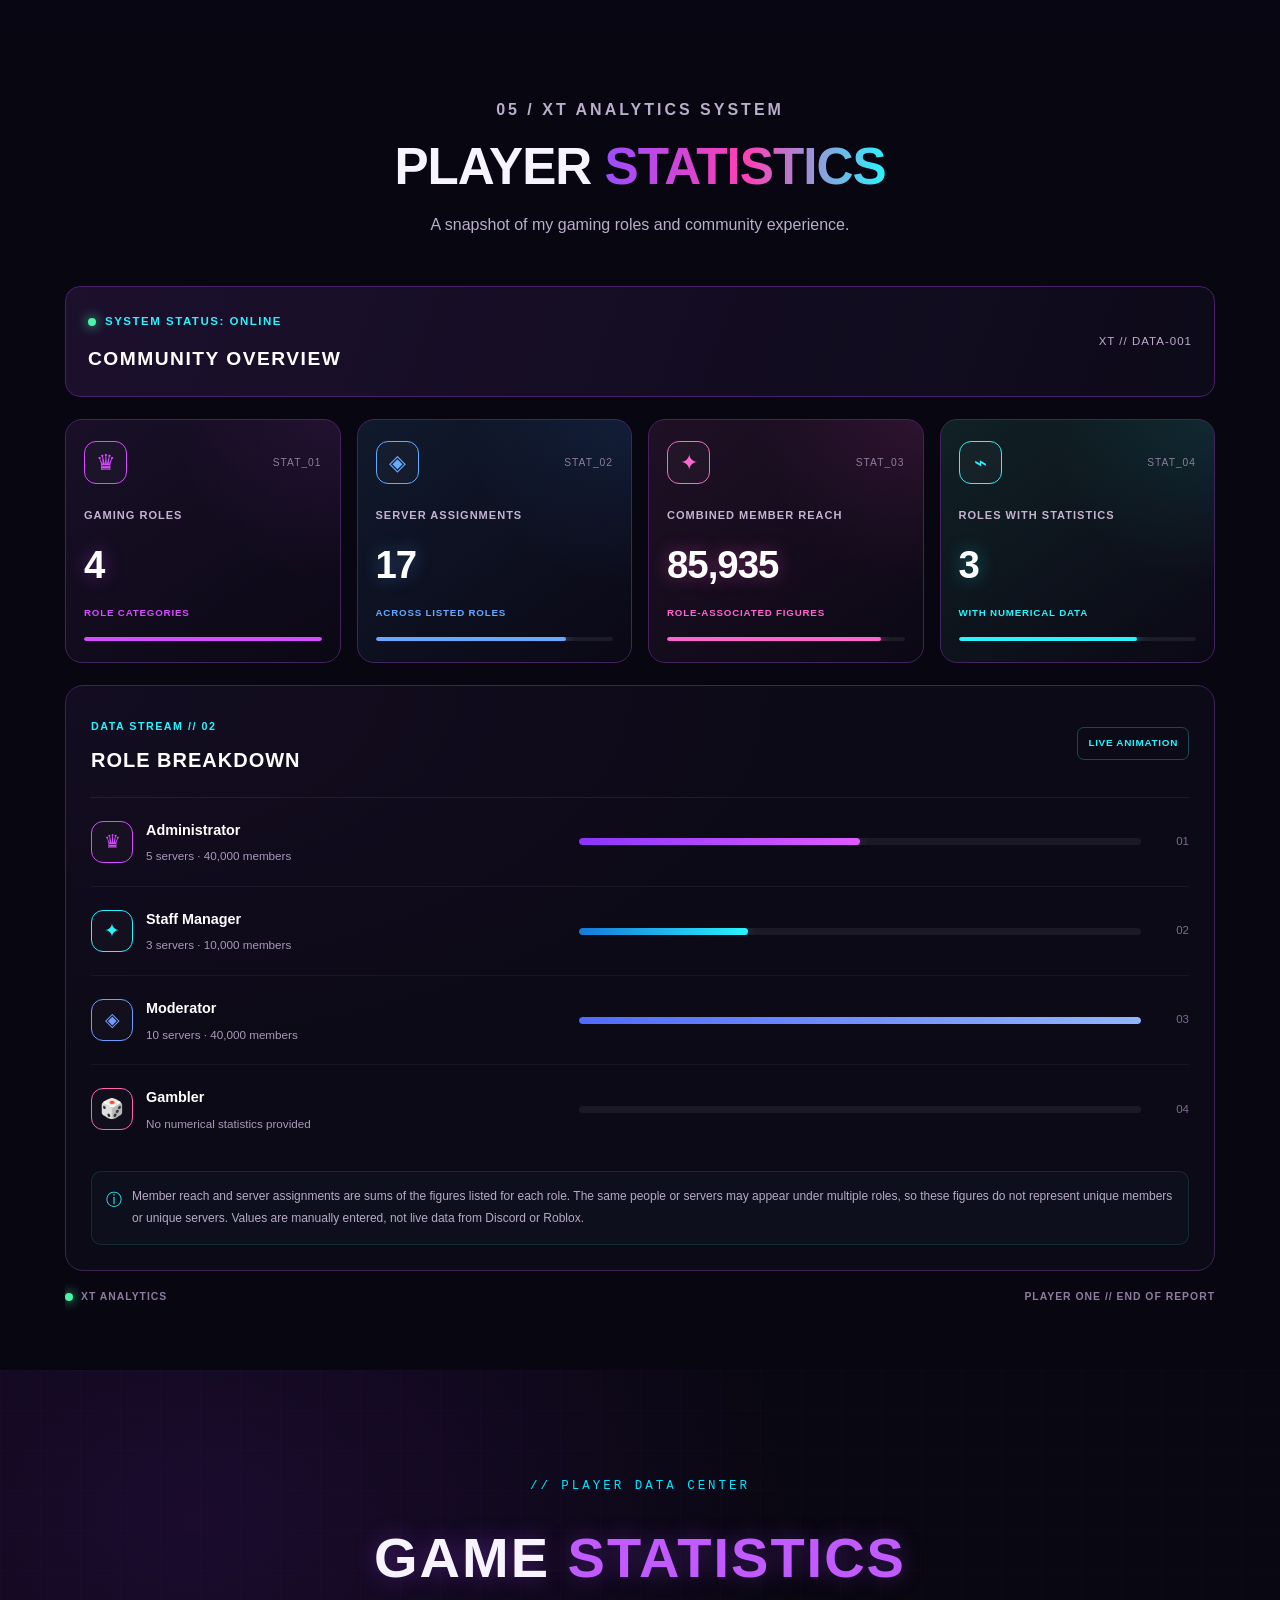
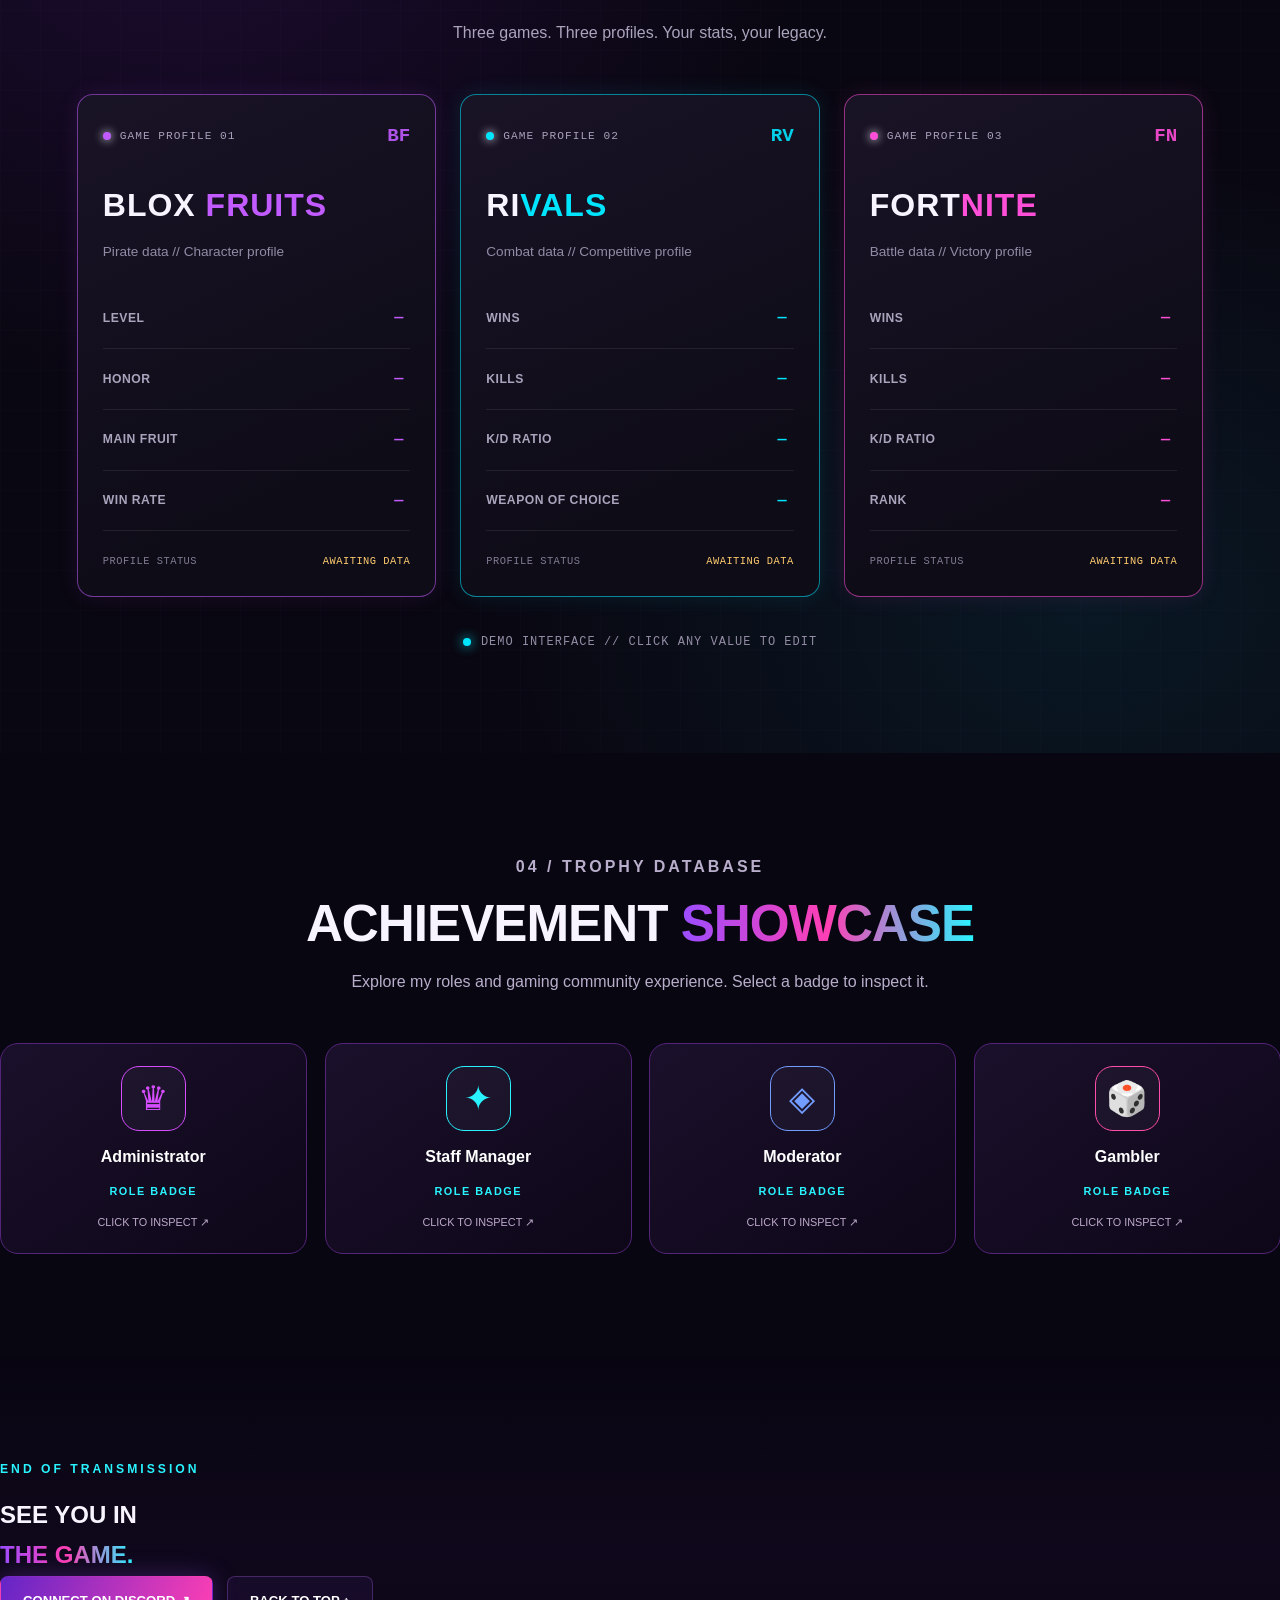
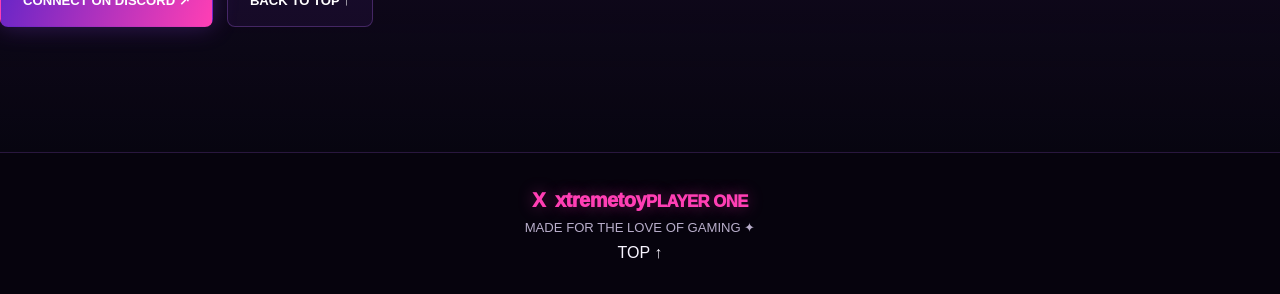
==== commit c4af6902: "Update index.html" ====
--- a/index.html
+++ b/index.html
@@ -20,92 +20,70 @@
   <!-- BACKGROUND PARTICLES -->
   <div class="particles" id="particles" aria-hidden="true"></div>
 
-  <!-- CYBERPUNK INTRO / BOOT SCREEN -->
-  <div class="intro neon-intro" id="intro" role="dialog"
+  <!-- HACKER-STYLE BOOT SCREEN -->
+  <div class="intro neon-intro boot-screen" id="intro"
+       role="dialog" aria-modal="true"
        aria-label="Welcome to XTREMETOY's website">
 
-    <div class="intro-grid" aria-hidden="true"></div>
-    <div class="intro-vignette" aria-hidden="true"></div>
-
-    <div class="intro-particles" aria-hidden="true">
-      <span></span><span></span><span></span><span></span>
-      <span></span><span></span><span></span><span></span>
-      <span></span><span></span><span></span><span></span>
-      <span></span><span></span><span></span><span></span>
-      <span></span><span></span><span></span><span></span>
-      <span></span><span></span><span></span><span></span>
+    <div class="boot-grid" aria-hidden="true"></div>
+    <div class="boot-scanlines" aria-hidden="true"></div>
+
+    <div class="boot-topbar">
+      <span><i class="boot-dot"></i> XT_KERNEL // BOOT SEQUENCE</span>
+      <span>BUILD 001.26</span>
     </div>
 
-    <div class="intro-hud intro-hud-top">
-      <span><i class="intro-hud-dot"></i> SYSTEM INITIALIZING</span>
-      <span>XT // PLAYER 001</span>
+    <div class="boot-window">
+      <div class="boot-window-header">
+        <span>TERMINAL — XTREMETOY</span>
+        <span class="boot-window-controls">_ □ ×</span>
+      </div>
+
+      <div class="boot-terminal">
+        <p class="boot-muted">Initializing XT interface...</p>
+        <p><span class="boot-purple">[SYSTEM]</span> Loading player profile</p>
+        <p><span class="boot-cyan">[NETWORK]</span> Preparing digital connection</p>
+        <p><span class="boot-purple">[VISUALS]</span> Calibrating neon interface</p>
+
+        <div class="boot-typing-line">
+          <span class="boot-prompt">XT@PLAYER:~$</span>
+          <span id="bootTypingText"></span>
+          <span class="boot-caret" aria-hidden="true">▋</span>
+        </div>
+
+        <div class="boot-progress">
+          <div class="boot-progress-track">
+            <span id="bootProgressBar"></span>
+          </div>
+          <span id="bootProgressText">INITIALIZING 0%</span>
+        </div>
+
+        <p class="boot-ready" id="bootReadyText">
+          SYSTEM READY — AWAITING INPUT
+        </p>
+      </div>
     </div>
 
-    <div class="intro-content">
-
-      <div class="intro-emblem" aria-hidden="true">
-        <span>X</span>
-        <div class="emblem-ring emblem-ring-one"></div>
-        <div class="emblem-ring emblem-ring-two"></div>
-      </div>
-
-      <p class="eyebrow intro-eyebrow">WELCOME TO THE DIGITAL FRONTIER</p>
-
-      <h1 class="intro-title" data-text="XTREMETOY">XTREMETOY</h1>
-
-      <div class="intro-title-line" aria-hidden="true"></div>
-
-      <p class="intro-copy">GAMES. GOOD VIBES. A LITTLE CHAOS.</p>
-      <p class="intro-subcopy">YOUR WORLD. YOUR RULES. YOUR NEXT ADVENTURE.</p>
-
-      <!-- NEW: HACKER-STYLE BOOT TERMINAL -->
-      <div class="xt-boot-terminal">
-        <div class="xt-boot-topbar">
-          <span class="xt-boot-dot xt-dot-pink"></span>
-          <span class="xt-boot-dot xt-dot-purple"></span>
-          <span class="xt-boot-dot xt-dot-cyan"></span>
-          <span class="xt-boot-title">XTREMETOY // SYSTEM BOOT</span>
-        </div>
-
-        <div class="xt-boot-body">
-          <p class="xt-boot-label">
-            PLAYER TERMINAL <span>v2.0</span>
-          </p>
-
-          <div id="xtBootMessages" aria-live="polite">
-            <p class="xt-boot-line">AWAITING INITIALIZATION...</p>
-          </div>
-
-          <div class="xt-boot-progress-track">
-            <div id="xtBootProgress"></div>
-          </div>
-
-          <div class="xt-boot-status">
-            <span id="xtBootStatus">INITIALIZING</span>
-            <span id="xtBootPercent">0%</span>
-          </div>
-
-          <p class="xt-boot-prompt">
-            SYSTEM READY<span class="xt-boot-cursor">_</span>
-          </p>
-        </div>
-      </div>
-      <!-- END BOOT TERMINAL -->
-
-      <!-- EXISTING ENTER BUTTON: SAME ID FOR JAVASCRIPT -->
-      <button class="enter-button neon-enter-button" id="enterButton" type="button">
-        <span class="enter-button-icon" aria-hidden="true">↗</span>
-        <span>SKIP / ENTER XTREMETOY</span>
-        <span class="enter-button-arrow" aria-hidden="true">→</span>
-      </button>
-
-      <p class="intro-hint">
-        <span class="intro-hint-line" aria-hidden="true"></span>
-        INITIALIZE YOUR EXPERIENCE
-        <span class="intro-hint-line" aria-hidden="true"></span>
-      </p>
+    <div class="boot-brand">
+      <p class="boot-kicker">WELCOME TO THE DIGITAL FRONTIER</p>
+      <h1>XT<span>REME</span>TOY</h1>
+      <p>GAMES. GOOD VIBES. A LITTLE CHAOS.</p>
     </div>
 
+    <!-- KEEP THIS ID: THE JAVASCRIPT USES IT -->
+    <button class="enter-button neon-enter-button boot-enter"
+            id="enterButton" type="button">
+      <span aria-hidden="true">↗</span>
+      <span id="bootButtonText">SKIP BOOT &amp; ENTER</span>
+      <span aria-hidden="true">→</span>
+    </button>
+
+    <p class="boot-footer">
+      <span>SECURE SESSION: LOCAL</span>
+      <span>PLAYER ONE // ONLINE</span>
+    </p>
+
+    <!-- INTRO MUSIC CONTROL -->
     <button class="intro-music-toggle" id="introMusicToggle"
             type="button" aria-label="Turn background music on"
             aria-pressed="false">
@@ -115,12 +93,6 @@
         <i></i><i></i><i></i><i></i>
       </span>
     </button>
-
-    <div class="intro-hud intro-hud-bottom">
-      <span>EST. XT</span>
-      <span>CLICK <b>✦</b> START YOUR STORY</span>
-      <span>V.001</span>
-    </div>
   </div>
 
   <!-- BACKGROUND MUSIC -->
@@ -158,7 +130,7 @@
             aria-controls="navLinks">☰</button>
   </header>
 
-  <!-- MAIN WEBSITE CONTENT -->
+  <!-- MAIN WEBSITE -->
   <main id="siteContent">
 
     <!-- HOME -->
@@ -199,7 +171,6 @@
         <div class="orbit orbit-one"></div>
         <div class="orbit orbit-two"></div>
         <div class="hero-x" aria-hidden="true">X</div>
-
         <div class="visual-label label-top">PLAYER PROFILE <b>001</b></div>
         <div class="visual-label label-bottom">
           <span class="status-dot"></span> READY TO PLAY
@@ -272,14 +243,8 @@
           <h3>ADMINISTRATOR</h3>
           <p>Managing communities, servers, and overall operations.</p>
           <div class="role-stats">
-            <div class="role-stat">
-              <span class="stat-number">5</span>
-              <span class="stat-label">SERVERS</span>
-            </div>
-            <div class="role-stat">
-              <span class="stat-number">40,000</span>
-              <span class="stat-label">MEMBERS</span>
-            </div>
+            <div class="role-stat"><span class="stat-number">5</span><span class="stat-label">SERVERS</span></div>
+            <div class="role-stat"><span class="stat-number">40,000</span><span class="stat-label">MEMBERS</span></div>
           </div>
         </article>
 
@@ -289,14 +254,8 @@
           <h3>STAFF MANAGER</h3>
           <p>Coordinating staff teams and supporting community management.</p>
           <div class="role-stats">
-            <div class="role-stat">
-              <span class="stat-number">3</span>
-              <span class="stat-label">SERVERS</span>
-            </div>
-            <div class="role-stat">
-              <span class="stat-number">10,000</span>
-              <span class="stat-label">MEMBERS</span>
-            </div>
+            <div class="role-stat"><span class="stat-number">3</span><span class="stat-label">SERVERS</span></div>
+            <div class="role-stat"><span class="stat-number">10,000</span><span class="stat-label">MEMBERS</span></div>
           </div>
         </article>
 
@@ -306,14 +265,8 @@
           <h3>MODERATOR</h3>
           <p>Helping maintain community rules and a positive environment.</p>
           <div class="role-stats">
-            <div class="role-stat">
-              <span class="stat-number">10</span>
-              <span class="stat-label">SERVERS</span>
-            </div>
-            <div class="role-stat">
-              <span class="stat-number">40,000</span>
-              <span class="stat-label">MEMBERS</span>
-            </div>
+            <div class="role-stat"><span class="stat-number">10</span><span class="stat-label">SERVERS</span></div>
+            <div class="role-stat"><span class="stat-number">40,000</span><span class="stat-label">MEMBERS</span></div>
           </div>
         </article>
 
@@ -323,14 +276,8 @@
           <h3>GAMBLER</h3>
           <p>A part of my gaming identity and online community.</p>
           <div class="role-stats">
-            <div class="role-stat">
-              <span class="stat-number">—</span>
-              <span class="stat-label">SERVERS</span>
-            </div>
-            <div class="role-stat">
-              <span class="stat-number">—</span>
-              <span class="stat-label">MEMBERS</span>
-            </div>
+            <div class="role-stat"><span class="stat-number">—</span><span class="stat-label">SERVERS</span></div>
+            <div class="role-stat"><span class="stat-number">—</span><span class="stat-label">MEMBERS</span></div>
           </div>
         </article>
       </div>
@@ -399,18 +346,14 @@
         </div>
         <a class="text-link" id="discordTextLink"
            href="https://discord.com/users/1315545130199027782"
-           target="_blank" rel="noopener noreferrer">
-          OPEN PROFILE ↗
-        </a>
+           target="_blank" rel="noopener noreferrer">OPEN PROFILE ↗</a>
       </div>
 
       <!-- XTREMETOY GAMER PROFILE -->
       <section class="xt-player-section" aria-label="XTREMETOY gamer profile">
         <div class="xt-player-card">
           <div class="xt-player-topline">
-            <span class="xt-player-live">
-              <span class="xt-player-live-dot"></span> PLAYER PROFILE
-            </span>
+            <span class="xt-player-live"><span class="xt-player-live-dot"></span> PLAYER PROFILE</span>
             <span class="xt-player-id">XT / 001</span>
           </div>
 
@@ -424,10 +367,8 @@
           <div class="xt-player-content">
             <div class="xt-player-identity">
               <div class="xt-player-avatar">
-                <img src="discord-avatar.png"
-                     alt="XTREMETOY profile picture"
-                     class="xt-player-avatar-image"
-                     width="94" height="94" loading="eager">
+                <img src="discord-avatar.png" alt="XTREMETOY profile picture"
+                     class="xt-player-avatar-image" width="94" height="94" loading="eager">
                 <span class="xt-player-avatar-fallback">X</span>
                 <i class="xt-player-avatar-status" aria-label="Status indicator"></i>
               </div>
@@ -443,10 +384,7 @@
 
             <div class="xt-player-about">
               <span class="xt-player-section-label">01 / PLAYER BIO</span>
-              <p>
-                Welcome to my gaming space. Explore my profiles,
-                discover my roles, and connect with me in the digital world.
-              </p>
+              <p>Welcome to my gaming space. Explore my profiles, discover my roles, and connect with me in the digital world.</p>
             </div>
 
             <div class="xt-player-roles">
@@ -486,21 +424,17 @@
       </section>
     </section>
 
-    <!-- COMMUNITY STATISTICS DASHBOARD -->
+    <!-- PLAYER STATISTICS -->
     <section class="section stats-dashboard" id="statistics">
       <div class="section-heading">
         <p class="eyebrow">05 / XT ANALYTICS SYSTEM</p>
         <h2>PLAYER <span class="gradient-text">STATISTICS</span></h2>
-        <p class="section-desc">
-          A snapshot of my gaming roles and community experience.
-        </p>
+        <p class="section-desc">A snapshot of my gaming roles and community experience.</p>
       </div>
 
       <div class="stats-system-header">
         <div>
-          <span class="stats-system-label">
-            <span class="stats-live-dot"></span> SYSTEM STATUS: ONLINE
-          </span>
+          <span class="stats-system-label"><span class="stats-live-dot"></span> SYSTEM STATUS: ONLINE</span>
           <h3>COMMUNITY OVERVIEW</h3>
         </div>
         <span class="stats-system-id">XT // DATA-001</span>
@@ -508,53 +442,33 @@
 
       <div class="stats-dashboard-grid">
         <article class="stats-dash-card purple">
-          <div class="stats-card-top">
-            <span class="stats-card-icon" aria-hidden="true">♛</span>
-            <span class="stats-card-code">STAT_01</span>
-          </div>
+          <div class="stats-card-top"><span class="stats-card-icon" aria-hidden="true">♛</span><span class="stats-card-code">STAT_01</span></div>
           <p class="stats-card-label">GAMING ROLES</p>
-          <div class="stats-card-number">
-            <span class="stats-counter" data-target="4">0</span>
-          </div>
+          <div class="stats-card-number"><span class="stats-counter" data-target="4">0</span></div>
           <p class="stats-card-note">ROLE CATEGORIES</p>
           <div class="stats-card-track"><span style="--bar-width: 100%"></span></div>
         </article>
 
         <article class="stats-dash-card blue">
-          <div class="stats-card-top">
-            <span class="stats-card-icon" aria-hidden="true">◈</span>
-            <span class="stats-card-code">STAT_02</span>
-          </div>
+          <div class="stats-card-top"><span class="stats-card-icon" aria-hidden="true">◈</span><span class="stats-card-code">STAT_02</span></div>
           <p class="stats-card-label">SERVER ASSIGNMENTS</p>
-          <div class="stats-card-number">
-            <span class="stats-counter" data-target="18">0</span>
-          </div>
+          <div class="stats-card-number"><span class="stats-counter" data-target="18">0</span></div>
           <p class="stats-card-note">ACROSS LISTED ROLES</p>
           <div class="stats-card-track"><span style="--bar-width: 80%"></span></div>
         </article>
 
         <article class="stats-dash-card pink">
-          <div class="stats-card-top">
-            <span class="stats-card-icon" aria-hidden="true">✦</span>
-            <span class="stats-card-code">STAT_03</span>
-          </div>
+          <div class="stats-card-top"><span class="stats-card-icon" aria-hidden="true">✦</span><span class="stats-card-code">STAT_03</span></div>
           <p class="stats-card-label">COMBINED MEMBER REACH</p>
-          <div class="stats-card-number">
-            <span class="stats-counter" data-target="90000" data-format="compact">0</span>
-          </div>
+          <div class="stats-card-number"><span class="stats-counter" data-target="90000" data-format="compact">0</span></div>
           <p class="stats-card-note">ROLE-ASSOCIATED FIGURES</p>
           <div class="stats-card-track"><span style="--bar-width: 90%"></span></div>
         </article>
 
         <article class="stats-dash-card cyan">
-          <div class="stats-card-top">
-            <span class="stats-card-icon" aria-hidden="true">⌁</span>
-            <span class="stats-card-code">STAT_04</span>
-          </div>
+          <div class="stats-card-top"><span class="stats-card-icon" aria-hidden="true">⌁</span><span class="stats-card-code">STAT_04</span></div>
           <p class="stats-card-label">ROLES WITH STATISTICS</p>
-          <div class="stats-card-number">
-            <span class="stats-counter" data-target="3">0</span>
-          </div>
+          <div class="stats-card-number"><span class="stats-counter" data-target="3">0</span></div>
           <p class="stats-card-note">WITH NUMERICAL DATA</p>
           <div class="stats-card-track"><span style="--bar-width: 75%"></span></div>
         </article>
@@ -562,46 +476,31 @@
 
       <div class="stats-breakdown-panel">
         <div class="stats-breakdown-heading">
-          <div>
-            <p class="eyebrow">DATA STREAM // 02</p>
-            <h3>ROLE BREAKDOWN</h3>
-          </div>
+          <div><p class="eyebrow">DATA STREAM // 02</p><h3>ROLE BREAKDOWN</h3></div>
           <span class="stats-breakdown-tag">LIVE ANIMATION</span>
         </div>
 
         <div class="stats-role-list">
           <div class="stats-role-row">
-            <div class="stats-role-info">
-              <span class="stats-role-symbol admin">♛</span>
-              <div><h4>Administrator</h4><p>5 servers · 40,000 members</p></div>
-            </div>
+            <div class="stats-role-info"><span class="stats-role-symbol admin">♛</span><div><h4>Administrator</h4><p>5 servers · 40,000 members</p></div></div>
             <div class="stats-role-meter"><span class="stats-role-bar admin-bar" style="--role-width: 50%"></span></div>
             <span class="stats-role-rank">01</span>
           </div>
 
           <div class="stats-role-row">
-            <div class="stats-role-info">
-              <span class="stats-role-symbol manager">✦</span>
-              <div><h4>Staff Manager</h4><p>3 servers · 10,000 members</p></div>
-            </div>
+            <div class="stats-role-info"><span class="stats-role-symbol manager">✦</span><div><h4>Staff Manager</h4><p>3 servers · 10,000 members</p></div></div>
             <div class="stats-role-meter"><span class="stats-role-bar manager-bar" style="--role-width: 30%"></span></div>
             <span class="stats-role-rank">02</span>
           </div>
 
           <div class="stats-role-row">
-            <div class="stats-role-info">
-              <span class="stats-role-symbol moderator">◈</span>
-              <div><h4>Moderator</h4><p>10 servers · 40,000 members</p></div>
-            </div>
+            <div class="stats-role-info"><span class="stats-role-symbol moderator">◈</span><div><h4>Moderator</h4><p>10 servers · 40,000 members</p></div></div>
             <div class="stats-role-meter"><span class="stats-role-bar moderator-bar" style="--role-width: 100%"></span></div>
             <span class="stats-role-rank">03</span>
           </div>
 
           <div class="stats-role-row">
-            <div class="stats-role-info">
-              <span class="stats-role-symbol gambler">🎲</span>
-              <div><h4>Gambler</h4><p>No numerical statistics provided</p></div>
-            </div>
+            <div class="stats-role-info"><span class="stats-role-symbol gambler">🎲</span><div><h4>Gambler</h4><p>No numerical statistics provided</p></div></div>
             <div class="stats-role-meter"><span class="stats-role-bar gambler-bar" style="--role-width: 0%"></span></div>
             <span class="stats-role-rank">04</span>
           </div>
@@ -609,10 +508,10 @@
 
         <p class="stats-data-note">
           <span aria-hidden="true">ⓘ</span>
-          Member reach and server assignments are sums of the figures listed
-          for each role. The same people or servers may appear under multiple
-          roles, so these figures do not represent unique members or unique
-          servers. Values are manually entered, not live data from Discord or Roblox.
+          Member reach and server assignments are sums of the figures listed for each role.
+          The same people or servers may appear under multiple roles, so these figures do not
+          represent unique members or unique servers. Values are manually entered, not live
+          data from Discord or Roblox.
         </p>
       </div>
 
@@ -625,7 +524,6 @@
     <!-- GAME STATISTICS -->
     <section class="section game-stats-section" id="game-stats">
       <div class="game-stats-container">
-
         <div class="game-stats-heading">
           <span class="game-stats-eyebrow">// PLAYER DATA CENTER</span>
           <h2>GAME <span>STATISTICS</span></h2>
@@ -633,188 +531,86 @@
         </div>
 
         <div class="game-stats-grid">
-
           <article class="game-stat-card blox-card">
-            <div class="game-card-top">
-              <span class="game-status-dot"></span>
-              <span class="game-card-label">GAME PROFILE 01</span>
-              <span class="game-card-number">BF</span>
-            </div>
-
+            <div class="game-card-top"><span class="game-status-dot"></span><span class="game-card-label">GAME PROFILE 01</span><span class="game-card-number">BF</span></div>
             <h3>BLOX <span>FRUITS</span></h3>
             <p class="game-card-description">Pirate data // Character profile</p>
-
             <div class="game-stat-list">
-              <div class="game-stat-row">
-                <span>LEVEL</span>
-                <strong class="editable-stat" contenteditable="true" role="textbox" aria-label="Blox Fruits level" spellcheck="false">—</strong>
-              </div>
-              <div class="game-stat-row">
-                <span>HONOR</span>
-                <strong class="editable-stat" contenteditable="true" role="textbox" aria-label="Blox Fruits honor" spellcheck="false">—</strong>
-              </div>
-              <div class="game-stat-row">
-                <span>MAIN FRUIT</span>
-                <strong class="editable-stat" contenteditable="true" role="textbox" aria-label="Blox Fruits main fruit" spellcheck="false">—</strong>
-              </div>
-              <div class="game-stat-row">
-                <span>WIN RATE</span>
-                <strong class="editable-stat" contenteditable="true" role="textbox" aria-label="Blox Fruits win rate" spellcheck="false">—</strong>
-              </div>
-            </div>
-
-            <div class="game-card-footer">
-              <span>PROFILE STATUS</span>
-              <span class="game-profile-status">AWAITING DATA</span>
-            </div>
+              <div class="game-stat-row"><span>LEVEL</span><strong class="editable-stat" contenteditable="true" role="textbox" aria-label="Blox Fruits level" spellcheck="false">—</strong></div>
+              <div class="game-stat-row"><span>HONOR</span><strong class="editable-stat" contenteditable="true" role="textbox" aria-label="Blox Fruits honor" spellcheck="false">—</strong></div>
+              <div class="game-stat-row"><span>MAIN FRUIT</span><strong class="editable-stat" contenteditable="true" role="textbox" aria-label="Blox Fruits main fruit" spellcheck="false">—</strong></div>
+              <div class="game-stat-row"><span>WIN RATE</span><strong class="editable-stat" contenteditable="true" role="textbox" aria-label="Blox Fruits win rate" spellcheck="false">—</strong></div>
+            </div>
+            <div class="game-card-footer"><span>PROFILE STATUS</span><span class="game-profile-status">AWAITING DATA</span></div>
           </article>
 
           <article class="game-stat-card rivals-card">
-            <div class="game-card-top">
-              <span class="game-status-dot"></span>
-              <span class="game-card-label">GAME PROFILE 02</span>
-              <span class="game-card-number">RV</span>
-            </div>
-
+            <div class="game-card-top"><span class="game-status-dot"></span><span class="game-card-label">GAME PROFILE 02</span><span class="game-card-number">RV</span></div>
             <h3>RI<span>VALS</span></h3>
             <p class="game-card-description">Combat data // Competitive profile</p>
-
             <div class="game-stat-list">
-              <div class="game-stat-row">
-                <span>WINS</span>
-                <strong class="editable-stat" contenteditable="true" role="textbox" aria-label="Rivals wins" spellcheck="false">—</strong>
-              </div>
-              <div class="game-stat-row">
-                <span>KILLS</span>
-                <strong class="editable-stat" contenteditable="true" role="textbox" aria-label="Rivals kills" spellcheck="false">—</strong>
-              </div>
-              <div class="game-stat-row">
-                <span>K/D RATIO</span>
-                <strong class="editable-stat" contenteditable="true" role="textbox" aria-label="Rivals kill death ratio" spellcheck="false">—</strong>
-              </div>
-              <div class="game-stat-row">
-                <span>WEAPON OF CHOICE</span>
-                <strong class="editable-stat" contenteditable="true" role="textbox" aria-label="Rivals weapon of choice" spellcheck="false">—</strong>
-              </div>
-            </div>
-
-            <div class="game-card-footer">
-              <span>PROFILE STATUS</span>
-              <span class="game-profile-status">AWAITING DATA</span>
-            </div>
+              <div class="game-stat-row"><span>WINS</span><strong class="editable-stat" contenteditable="true" role="textbox" aria-label="Rivals wins" spellcheck="false">—</strong></div>
+              <div class="game-stat-row"><span>KILLS</span><strong class="editable-stat" contenteditable="true" role="textbox" aria-label="Rivals kills" spellcheck="false">—</strong></div>
+              <div class="game-stat-row"><span>K/D RATIO</span><strong class="editable-stat" contenteditable="true" role="textbox" aria-label="Rivals kill death ratio" spellcheck="false">—</strong></div>
+              <div class="game-stat-row"><span>WEAPON OF CHOICE</span><strong class="editable-stat" contenteditable="true" role="textbox" aria-label="Rivals weapon of choice" spellcheck="false">—</strong></div>
+            </div>
+            <div class="game-card-footer"><span>PROFILE STATUS</span><span class="game-profile-status">AWAITING DATA</span></div>
           </article>
 
           <article class="game-stat-card fortnite-card">
-            <div class="game-card-top">
-              <span class="game-status-dot"></span>
-              <span class="game-card-label">GAME PROFILE 03</span>
-              <span class="game-card-number">FN</span>
-            </div>
-
+            <div class="game-card-top"><span class="game-status-dot"></span><span class="game-card-label">GAME PROFILE 03</span><span class="game-card-number">FN</span></div>
             <h3>FORT<span>NITE</span></h3>
             <p class="game-card-description">Battle data // Victory profile</p>
-
             <div class="game-stat-list">
-              <div class="game-stat-row">
-                <span>WINS</span>
-                <strong class="editable-stat" contenteditable="true" role="textbox" aria-label="Fortnite wins" spellcheck="false">—</strong>
-              </div>
-              <div class="game-stat-row">
-                <span>KILLS</span>
-                <strong class="editable-stat" contenteditable="true" role="textbox" aria-label="Fortnite kills" spellcheck="false">—</strong>
-              </div>
-              <div class="game-stat-row">
-                <span>K/D RATIO</span>
-                <strong class="editable-stat" contenteditable="true" role="textbox" aria-label="Fortnite kill death ratio" spellcheck="false">—</strong>
-              </div>
-              <div class="game-stat-row">
-                <span>RANK</span>
-                <strong class="editable-stat" contenteditable="true" role="textbox" aria-label="Fortnite rank" spellcheck="false">—</strong>
-              </div>
-            </div>
-
-            <div class="game-card-footer">
-              <span>PROFILE STATUS</span>
-              <span class="game-profile-status">AWAITING DATA</span>
-            </div>
+              <div class="game-stat-row"><span>WINS</span><strong class="editable-stat" contenteditable="true" role="textbox" aria-label="Fortnite wins" spellcheck="false">—</strong></div>
+              <div class="game-stat-row"><span>KILLS</span><strong class="editable-stat" contenteditable="true" role="textbox" aria-label="Fortnite kills" spellcheck="false">—</strong></div>
+              <div class="game-stat-row"><span>K/D RATIO</span><strong class="editable-stat" contenteditable="true" role="textbox" aria-label="Fortnite kill death ratio" spellcheck="false">—</strong></div>
+              <div class="game-stat-row"><span>RANK</span><strong class="editable-stat" contenteditable="true" role="textbox" aria-label="Fortnite rank" spellcheck="false">—</strong></div>
+            </div>
+            <div class="game-card-footer"><span>PROFILE STATUS</span><span class="game-profile-status">AWAITING DATA</span></div>
           </article>
-
-        </div>
-
-        <div class="game-stats-bottom">
-          <span class="demo-pulse"></span>
-          DEMO INTERFACE // CLICK ANY VALUE TO EDIT
-        </div>
-      </div>
-    </section>
-
-    <!-- ACHIEVEMENT SHOWCASE -->
+        </div>
+
+        <div class="game-stats-bottom"><span class="demo-pulse"></span> DEMO INTERFACE // CLICK ANY VALUE TO EDIT</div>
+      </div>
+    </section>
+
+    <!-- ACHIEVEMENTS -->
     <section class="section achievement-section" id="achievements">
       <div class="section-heading">
         <p class="eyebrow">04 / TROPHY DATABASE</p>
         <h2>ACHIEVEMENT <span class="gradient-text">SHOWCASE</span></h2>
-        <p class="section-desc">
-          Explore my roles and gaming community experience.
-          Select a badge to inspect it.
-        </p>
+        <p class="section-desc">Explore my roles and gaming community experience. Select a badge to inspect it.</p>
       </div>
 
       <div class="achievement-grid">
-        <button class="achievement-card admin" type="button"
-                data-achievement="admin" aria-haspopup="dialog">
-          <span class="achievement-icon" aria-hidden="true">♛</span>
-          <span class="achievement-name">Administrator</span>
-          <span class="achievement-type">ROLE BADGE</span>
-          <span class="achievement-open">CLICK TO INSPECT ↗</span>
+        <button class="achievement-card admin" type="button" data-achievement="admin" aria-haspopup="dialog">
+          <span class="achievement-icon" aria-hidden="true">♛</span><span class="achievement-name">Administrator</span><span class="achievement-type">ROLE BADGE</span><span class="achievement-open">CLICK TO INSPECT ↗</span>
         </button>
-
-        <button class="achievement-card manager" type="button"
-                data-achievement="manager" aria-haspopup="dialog">
-          <span class="achievement-icon" aria-hidden="true">✦</span>
-          <span class="achievement-name">Staff Manager</span>
-          <span class="achievement-type">ROLE BADGE</span>
-          <span class="achievement-open">CLICK TO INSPECT ↗</span>
+        <button class="achievement-card manager" type="button" data-achievement="manager" aria-haspopup="dialog">
+          <span class="achievement-icon" aria-hidden="true">✦</span><span class="achievement-name">Staff Manager</span><span class="achievement-type">ROLE BADGE</span><span class="achievement-open">CLICK TO INSPECT ↗</span>
         </button>
-
-        <button class="achievement-card moderator" type="button"
-                data-achievement="moderator" aria-haspopup="dialog">
-          <span class="achievement-icon" aria-hidden="true">◈</span>
-          <span class="achievement-name">Moderator</span>
-          <span class="achievement-type">ROLE BADGE</span>
-          <span class="achievement-open">CLICK TO INSPECT ↗</span>
+        <button class="achievement-card moderator" type="button" data-achievement="moderator" aria-haspopup="dialog">
+          <span class="achievement-icon" aria-hidden="true">◈</span><span class="achievement-name">Moderator</span><span class="achievement-type">ROLE BADGE</span><span class="achievement-open">CLICK TO INSPECT ↗</span>
         </button>
-
-        <button class="achievement-card gambler" type="button"
-                data-achievement="gambler" aria-haspopup="dialog">
-          <span class="achievement-icon" aria-hidden="true">🎲</span>
-          <span class="achievement-name">Gambler</span>
-          <span class="achievement-type">ROLE BADGE</span>
-          <span class="achievement-open">CLICK TO INSPECT ↗</span>
+        <button class="achievement-card gambler" type="button" data-achievement="gambler" aria-haspopup="dialog">
+          <span class="achievement-icon" aria-hidden="true">🎲</span><span class="achievement-name">Gambler</span><span class="achievement-type">ROLE BADGE</span><span class="achievement-open">CLICK TO INSPECT ↗</span>
         </button>
       </div>
     </section>
 
-    <!-- ACHIEVEMENT DETAILS POPUP -->
-    <div class="achievement-modal" id="achievementModal"
-         role="dialog" aria-modal="true"
-         aria-labelledby="achievementModalTitle"
+    <!-- ACHIEVEMENT POPUP -->
+    <div class="achievement-modal" id="achievementModal" role="dialog"
+         aria-modal="true" aria-labelledby="achievementModalTitle"
          aria-describedby="achievementModalDescription" hidden>
-
       <div class="achievement-modal-backdrop" data-close-achievement></div>
-
       <div class="achievement-modal-panel">
         <button class="achievement-close" type="button"
-                aria-label="Close achievement details"
-                data-close-achievement>×</button>
-
-        <div class="achievement-modal-icon"
-             id="achievementModalIcon" aria-hidden="true">♛</div>
-
+                aria-label="Close achievement details" data-close-achievement>×</button>
+        <div class="achievement-modal-icon" id="achievementModalIcon" aria-hidden="true">♛</div>
         <p class="achievement-modal-label">XTREMETOY // ROLE DATABASE</p>
         <h3 id="achievementModalTitle">Administrator</h3>
-        <p id="achievementModalDescription">
-          Select an achievement badge to view its details.
-        </p>
+        <p id="achievementModalDescription">Select an achievement badge to view its details.</p>
         <span class="achievement-modal-status">EXISTING ROLE</span>
       </div>
     </div>
@@ -822,16 +618,11 @@
     <!-- CONNECT -->
     <section class="section final-section" id="connect">
       <div class="final-glow" aria-hidden="true"></div>
-
       <p class="eyebrow">END OF TRANSMISSION</p>
       <h2>SEE YOU IN<br><span class="gradient-text">THE GAME.</span></h2>
 
       <div class="hero-actions">
-        <a class="button primary"
-           href="https://discord.com/users/1315545130199027782"
-           target="_blank" rel="noopener noreferrer">
-          CONNECT ON DISCORD ↗
-        </a>
+        <a class="button primary" href="https://discord.com/users/1315545130199027782" target="_blank" rel="noopener noreferrer">CONNECT ON DISCORD ↗</a>
         <a class="button secondary" href="#home">BACK TO TOP ↑</a>
       </div>
     </section>
@@ -844,7 +635,6 @@
       <span class="brand-icon" aria-hidden="true">X</span>
       <span>xtremetoy<small>PLAYER ONE</small></span>
     </a>
-
     <p>MADE FOR THE LOVE OF GAMING <span>✦</span></p>
     <a href="#home" class="back-top">TOP ↑</a>
   </footer>
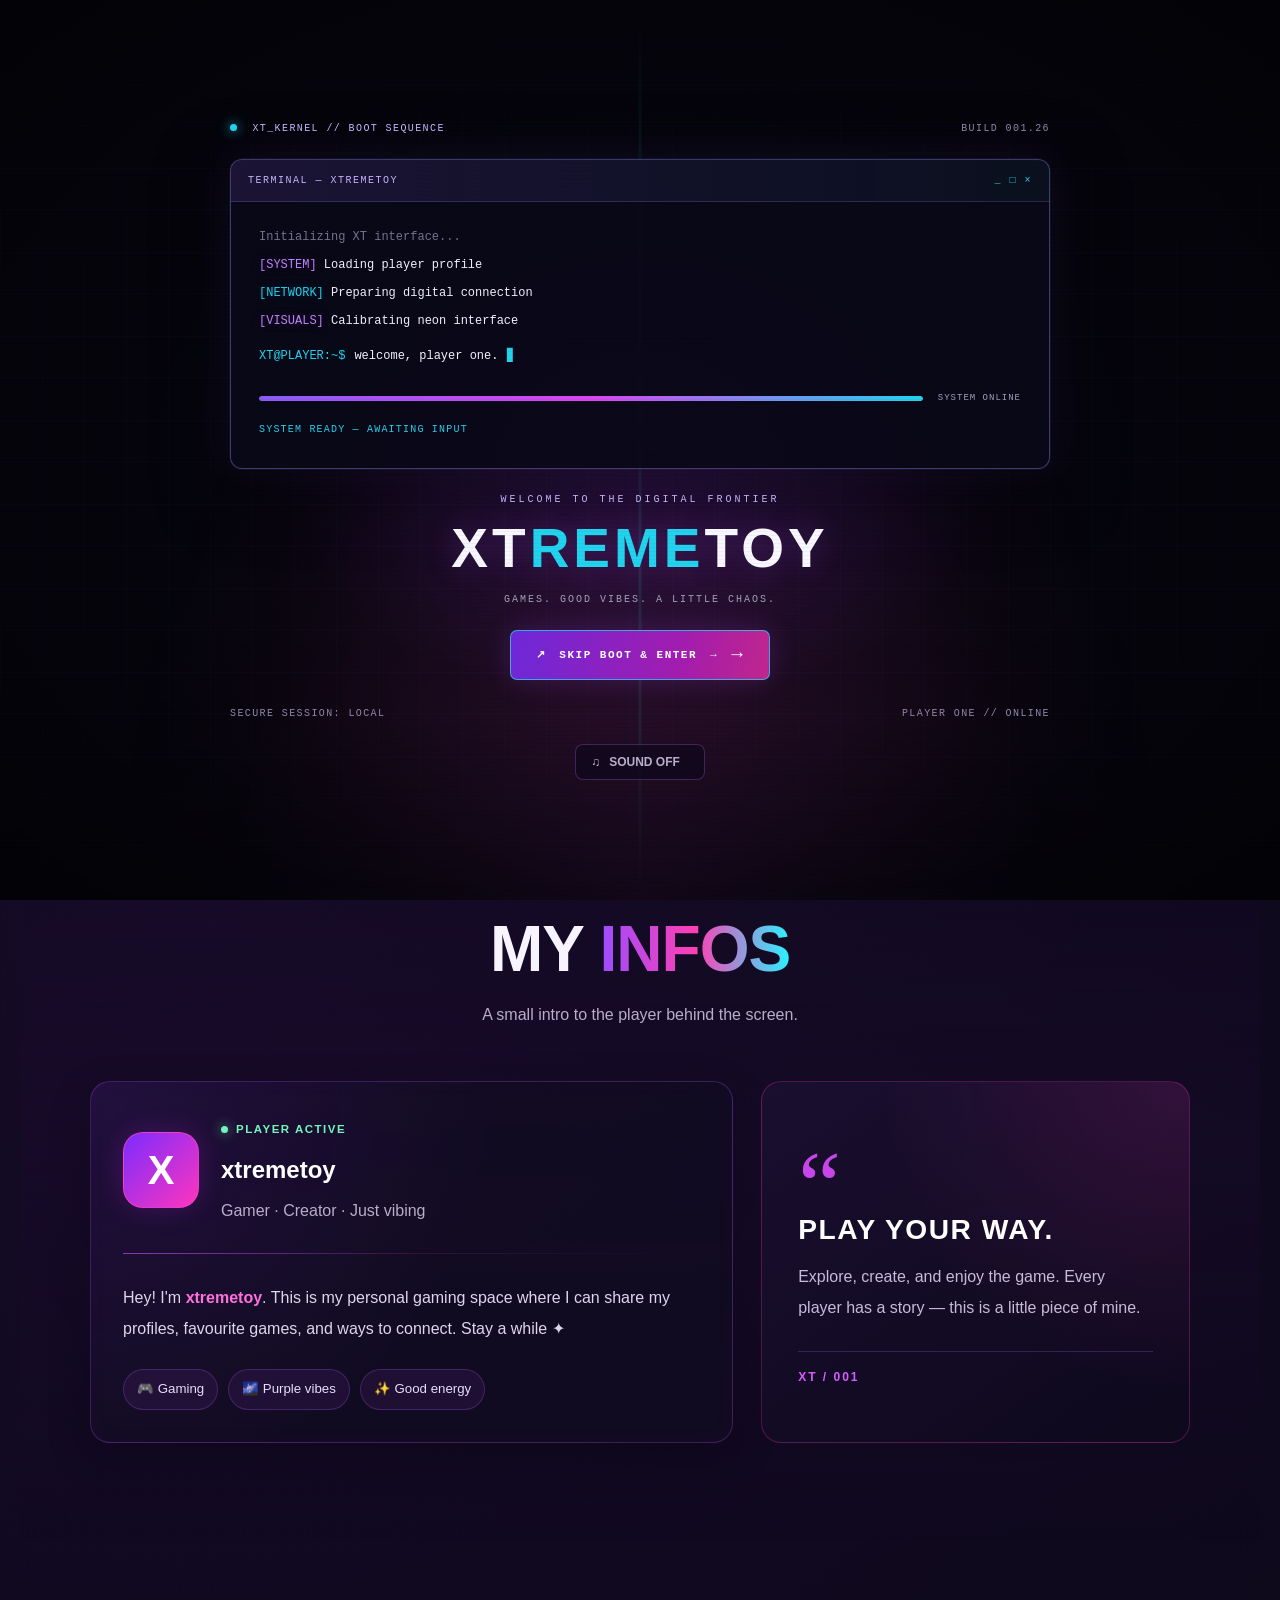
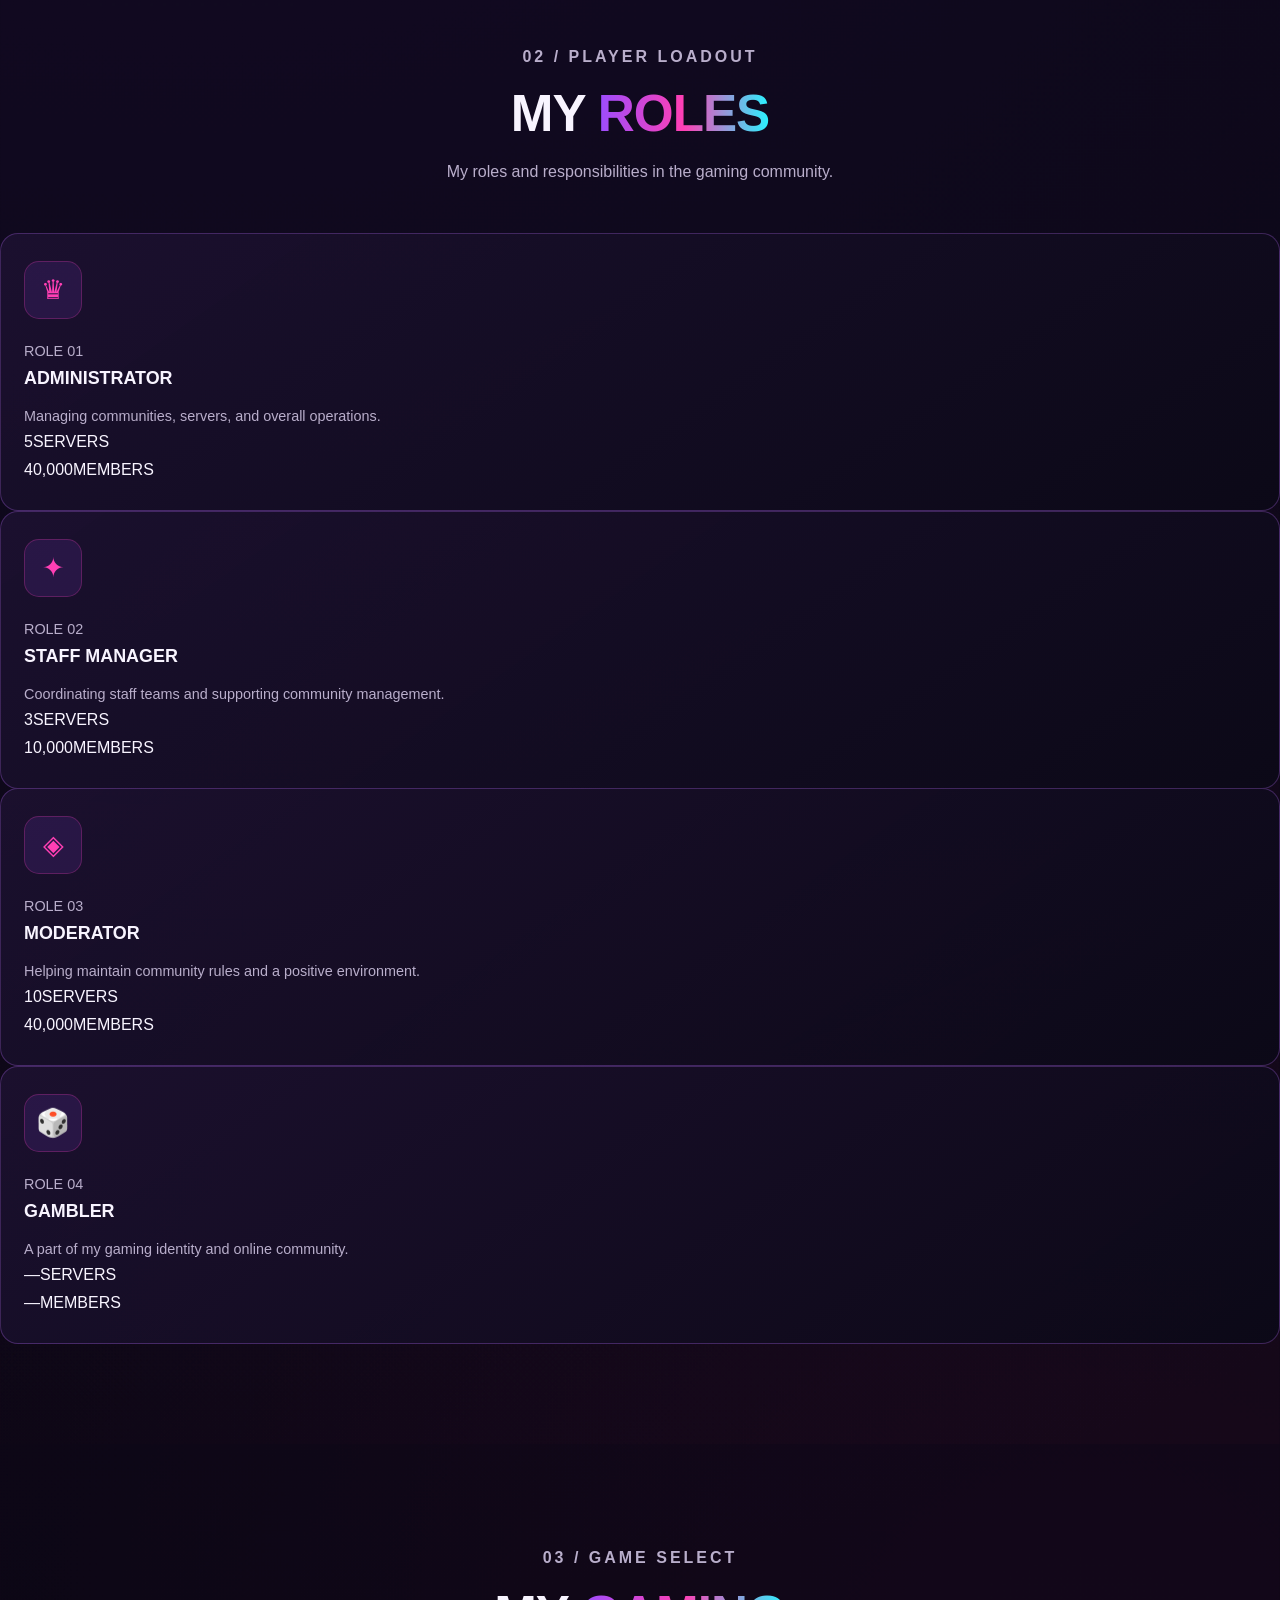
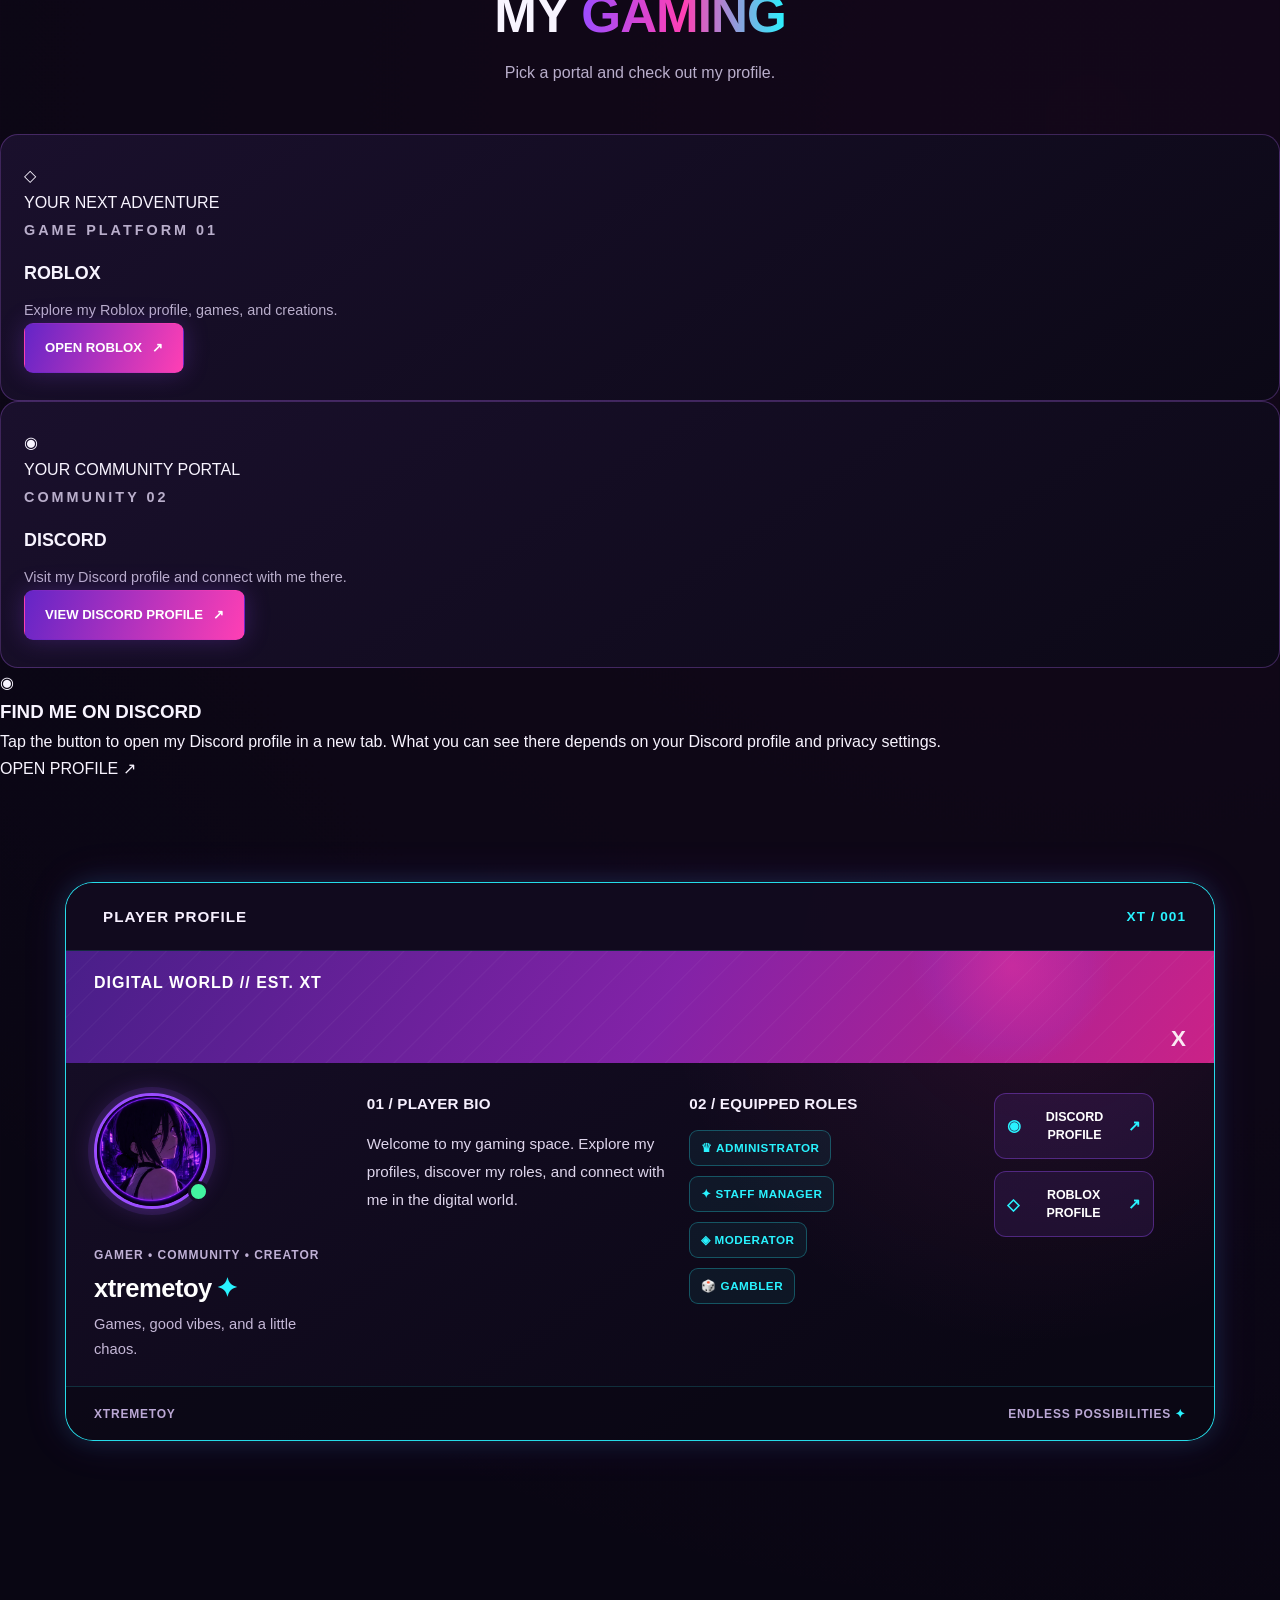
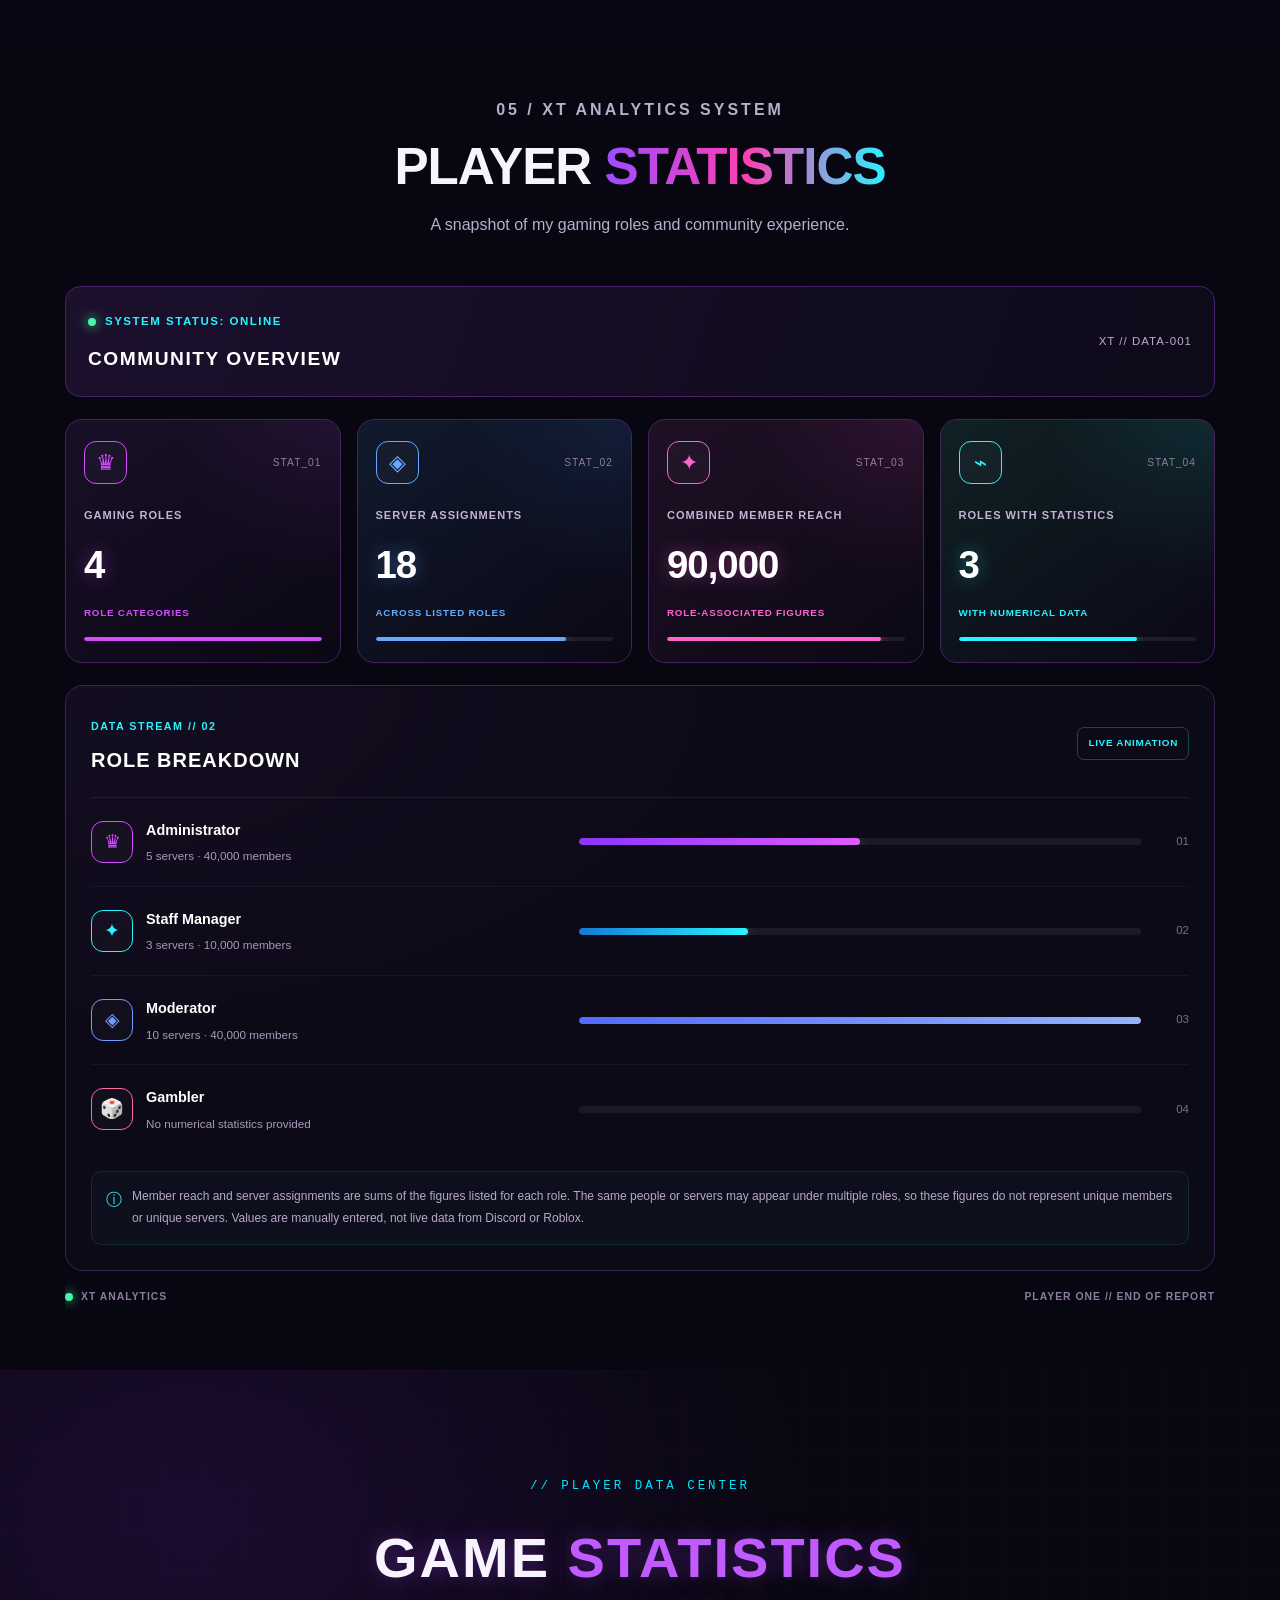
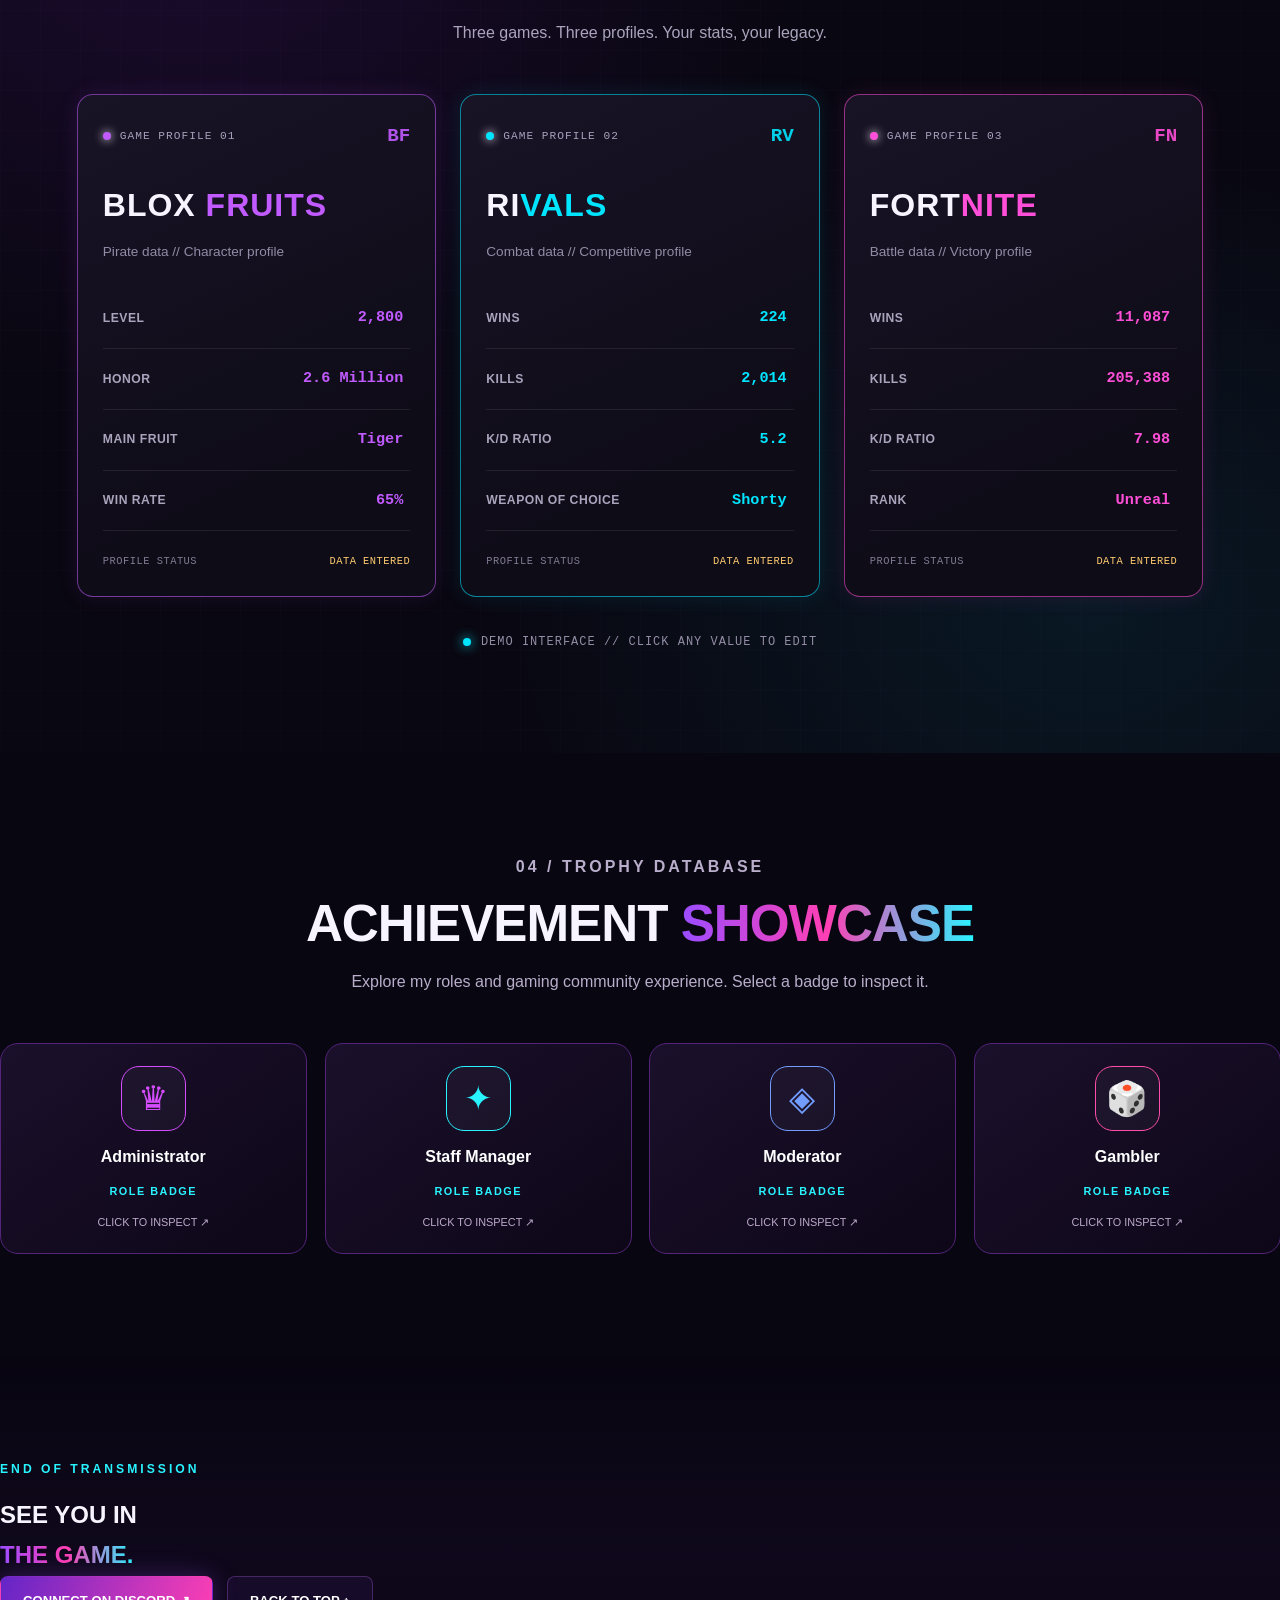
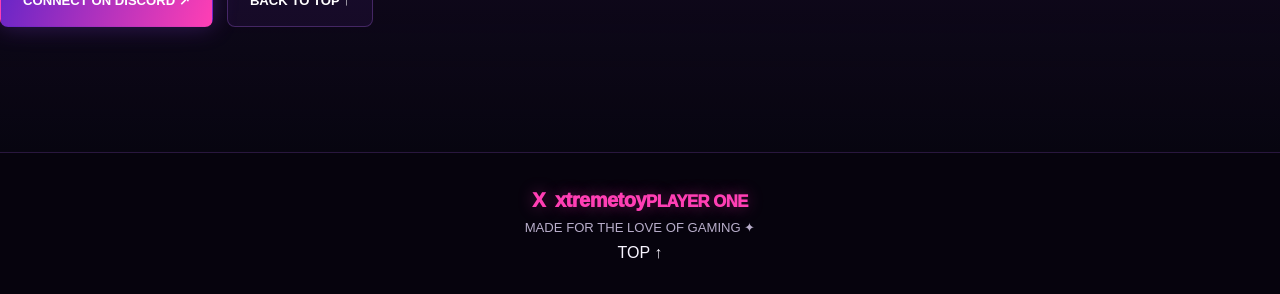
==== commit af140165: "Update index.html" ====
--- a/index.html
+++ b/index.html
@@ -530,46 +530,104 @@
           <p>Three games. Three profiles. Your stats, your legacy.</p>
         </div>
 
-        <div class="game-stats-grid">
-          <article class="game-stat-card blox-card">
-            <div class="game-card-top"><span class="game-status-dot"></span><span class="game-card-label">GAME PROFILE 01</span><span class="game-card-number">BF</span></div>
-            <h3>BLOX <span>FRUITS</span></h3>
-            <p class="game-card-description">Pirate data // Character profile</p>
-            <div class="game-stat-list">
-              <div class="game-stat-row"><span>LEVEL</span><strong class="editable-stat" contenteditable="true" role="textbox" aria-label="Blox Fruits level" spellcheck="false">—</strong></div>
-              <div class="game-stat-row"><span>HONOR</span><strong class="editable-stat" contenteditable="true" role="textbox" aria-label="Blox Fruits honor" spellcheck="false">—</strong></div>
-              <div class="game-stat-row"><span>MAIN FRUIT</span><strong class="editable-stat" contenteditable="true" role="textbox" aria-label="Blox Fruits main fruit" spellcheck="false">—</strong></div>
-              <div class="game-stat-row"><span>WIN RATE</span><strong class="editable-stat" contenteditable="true" role="textbox" aria-label="Blox Fruits win rate" spellcheck="false">—</strong></div>
-            </div>
-            <div class="game-card-footer"><span>PROFILE STATUS</span><span class="game-profile-status">AWAITING DATA</span></div>
-          </article>
-
-          <article class="game-stat-card rivals-card">
-            <div class="game-card-top"><span class="game-status-dot"></span><span class="game-card-label">GAME PROFILE 02</span><span class="game-card-number">RV</span></div>
-            <h3>RI<span>VALS</span></h3>
-            <p class="game-card-description">Combat data // Competitive profile</p>
-            <div class="game-stat-list">
-              <div class="game-stat-row"><span>WINS</span><strong class="editable-stat" contenteditable="true" role="textbox" aria-label="Rivals wins" spellcheck="false">—</strong></div>
-              <div class="game-stat-row"><span>KILLS</span><strong class="editable-stat" contenteditable="true" role="textbox" aria-label="Rivals kills" spellcheck="false">—</strong></div>
-              <div class="game-stat-row"><span>K/D RATIO</span><strong class="editable-stat" contenteditable="true" role="textbox" aria-label="Rivals kill death ratio" spellcheck="false">—</strong></div>
-              <div class="game-stat-row"><span>WEAPON OF CHOICE</span><strong class="editable-stat" contenteditable="true" role="textbox" aria-label="Rivals weapon of choice" spellcheck="false">—</strong></div>
-            </div>
-            <div class="game-card-footer"><span>PROFILE STATUS</span><span class="game-profile-status">AWAITING DATA</span></div>
-          </article>
-
-          <article class="game-stat-card fortnite-card">
-            <div class="game-card-top"><span class="game-status-dot"></span><span class="game-card-label">GAME PROFILE 03</span><span class="game-card-number">FN</span></div>
-            <h3>FORT<span>NITE</span></h3>
-            <p class="game-card-description">Battle data // Victory profile</p>
-            <div class="game-stat-list">
-              <div class="game-stat-row"><span>WINS</span><strong class="editable-stat" contenteditable="true" role="textbox" aria-label="Fortnite wins" spellcheck="false">—</strong></div>
-              <div class="game-stat-row"><span>KILLS</span><strong class="editable-stat" contenteditable="true" role="textbox" aria-label="Fortnite kills" spellcheck="false">—</strong></div>
-              <div class="game-stat-row"><span>K/D RATIO</span><strong class="editable-stat" contenteditable="true" role="textbox" aria-label="Fortnite kill death ratio" spellcheck="false">—</strong></div>
-              <div class="game-stat-row"><span>RANK</span><strong class="editable-stat" contenteditable="true" role="textbox" aria-label="Fortnite rank" spellcheck="false">—</strong></div>
-            </div>
-            <div class="game-card-footer"><span>PROFILE STATUS</span><span class="game-profile-status">AWAITING DATA</span></div>
-          </article>
-        </div>
+       
+<div class="game-stats-grid">
+  <article class="game-stat-card blox-card">
+    <div class="game-card-top">
+      <span class="game-status-dot"></span>
+      <span class="game-card-label">GAME PROFILE 01</span>
+      <span class="game-card-number">BF</span>
+    </div>
+    <h3>BLOX <span>FRUITS</span></h3>
+    <p class="game-card-description">Pirate data // Character profile</p>
+    <div class="game-stat-list">
+      <div class="game-stat-row">
+        <span>LEVEL</span>
+        <strong class="editable-stat" contenteditable="true" role="textbox" aria-label="Blox Fruits level" spellcheck="false">2,800</strong>
+      </div>
+      <div class="game-stat-row">
+        <span>HONOR</span>
+        <strong class="editable-stat" contenteditable="true" role="textbox" aria-label="Blox Fruits honor" spellcheck="false">2.6 Million</strong>
+      </div>
+      <div class="game-stat-row">
+        <span>MAIN FRUIT</span>
+        <strong class="editable-stat" contenteditable="true" role="textbox" aria-label="Blox Fruits main fruit" spellcheck="false">Tiger</strong>
+      </div>
+      <div class="game-stat-row">
+        <span>WIN RATE</span>
+        <strong class="editable-stat" contenteditable="true" role="textbox" aria-label="Blox Fruits win rate" spellcheck="false">65%</strong>
+      </div>
+    </div>
+    <div class="game-card-footer">
+      <span>PROFILE STATUS</span>
+      <span class="game-profile-status">DATA ENTERED</span>
+    </div>
+  </article>
+
+  <article class="game-stat-card rivals-card">
+    <div class="game-card-top">
+      <span class="game-status-dot"></span>
+      <span class="game-card-label">GAME PROFILE 02</span>
+      <span class="game-card-number">RV</span>
+    </div>
+    <h3>RI<span>VALS</span></h3>
+    <p class="game-card-description">Combat data // Competitive profile</p>
+    <div class="game-stat-list">
+      <div class="game-stat-row">
+        <span>WINS</span>
+        <strong class="editable-stat" contenteditable="true" role="textbox" aria-label="Rivals wins" spellcheck="false">224</strong>
+      </div>
+      <div class="game-stat-row">
+        <span>KILLS</span>
+        <strong class="editable-stat" contenteditable="true" role="textbox" aria-label="Rivals kills" spellcheck="false">2,014</strong>
+      </div>
+      <div class="game-stat-row">
+        <span>K/D RATIO</span>
+        <strong class="editable-stat" contenteditable="true" role="textbox" aria-label="Rivals kill death ratio" spellcheck="false">5.2</strong>
+      </div>
+      <div class="game-stat-row">
+        <span>WEAPON OF CHOICE</span>
+        <strong class="editable-stat" contenteditable="true" role="textbox" aria-label="Rivals weapon of choice" spellcheck="false">Shorty</strong>
+      </div>
+    </div>
+    <div class="game-card-footer">
+      <span>PROFILE STATUS</span>
+      <span class="game-profile-status">DATA ENTERED</span>
+    </div>
+  </article>
+
+  <article class="game-stat-card fortnite-card">
+    <div class="game-card-top">
+      <span class="game-status-dot"></span>
+      <span class="game-card-label">GAME PROFILE 03</span>
+      <span class="game-card-number">FN</span>
+    </div>
+    <h3>FORT<span>NITE</span></h3>
+    <p class="game-card-description">Battle data // Victory profile</p>
+    <div class="game-stat-list">
+      <div class="game-stat-row">
+        <span>WINS</span>
+        <strong class="editable-stat" contenteditable="true" role="textbox" aria-label="Fortnite wins" spellcheck="false">11,087</strong>
+      </div>
+      <div class="game-stat-row">
+        <span>KILLS</span>
+        <strong class="editable-stat" contenteditable="true" role="textbox" aria-label="Fortnite kills" spellcheck="false">205,388</strong>
+      </div>
+      <div class="game-stat-row">
+        <span>K/D RATIO</span>
+        <strong class="editable-stat" contenteditable="true" role="textbox" aria-label="Fortnite kill death ratio" spellcheck="false">7.98</strong>
+      </div>
+      <div class="game-stat-row">
+        <span>RANK</span>
+        <strong class="editable-stat" contenteditable="true" role="textbox" aria-label="Fortnite rank" spellcheck="false">Unreal</strong>
+      </div>
+    </div>
+    <div class="game-card-footer">
+      <span>PROFILE STATUS</span>
+      <span class="game-profile-status">DATA ENTERED</span>
+    </div>
+  </article>
+</div>
 
         <div class="game-stats-bottom"><span class="demo-pulse"></span> DEMO INTERFACE // CLICK ANY VALUE TO EDIT</div>
       </div>
--- a/style.css
+++ b/style.css
@@ -5947,3 +5947,497 @@
     transition: none !important;
   }
 }
+
+
+
+
+
+
+
+
+
+
+
+
+
+/* ==========================================
+   XTREMETOY — PREMIUM CYBER BOOT SCREEN
+   ========================================== */
+
+.boot-screen {
+  position: fixed !important;
+  inset: 0;
+  z-index: 99999;
+  display: flex;
+  flex-direction: column;
+  align-items: center;
+  justify-content: center;
+  gap: 22px;
+  padding: 28px 20px;
+  overflow-y: auto;
+  isolation: isolate;
+  box-sizing: border-box;
+  background:
+    radial-gradient(ellipse at 50% 48%, rgba(109, 40, 217, .20), transparent 42%),
+    radial-gradient(ellipse at 50% 100%, rgba(217, 70, 239, .10), transparent 45%),
+    #070610 !important;
+  color: #f4f0ff;
+  font-family: Consolas, "Courier New", monospace;
+}
+
+.boot-screen[hidden] {
+  display: none !important;
+}
+
+.boot-grid {
+  position: absolute;
+  inset: 0;
+  z-index: -2;
+  pointer-events: none;
+  opacity: .22;
+  background-image:
+    linear-gradient(rgba(167, 139, 250, .12) 1px, transparent 1px),
+    linear-gradient(90deg, rgba(34, 211, 238, .10) 1px, transparent 1px);
+  background-size: 42px 42px;
+  mask-image: linear-gradient(transparent, black 20%, black 80%, transparent);
+}
+
+.boot-scanlines {
+  position: absolute;
+  inset: 0;
+  z-index: 5;
+  pointer-events: none;
+  opacity: .07;
+  background: repeating-linear-gradient(
+    to bottom,
+    transparent 0px,
+    transparent 3px,
+    #000 4px
+  );
+}
+
+.boot-topbar,
+.boot-footer {
+  position: relative;
+  z-index: 6;
+  width: min(820px, 100%);
+  display: flex;
+  align-items: center;
+  justify-content: space-between;
+  flex-wrap: wrap;
+  gap: 10px;
+  color: #8d88a9;
+  font-size: 10px;
+  letter-spacing: 1.4px;
+}
+
+.boot-topbar > span:first-child {
+  color: #c4b5fd;
+}
+
+.boot-dot {
+  display: inline-block;
+  width: 7px;
+  height: 7px;
+  margin-right: 8px;
+  border-radius: 50%;
+  background: #22d3ee;
+  box-shadow: 0 0 12px #22d3ee;
+  animation: bootPulse 1.5s infinite;
+}
+
+.boot-window {
+  position: relative;
+  z-index: 2;
+  width: min(820px, 100%);
+  overflow: hidden;
+  border: 1px solid rgba(167, 139, 250, .38);
+  border-radius: 12px;
+  background: rgba(10, 9, 24, .94);
+  box-shadow:
+    0 0 0 1px rgba(34, 211, 238, .05),
+    0 18px 70px rgba(0, 0, 0, .5),
+    0 0 45px rgba(139, 92, 246, .13);
+  animation: bootWindowIn .7s ease both;
+}
+
+.boot-window-header {
+  min-height: 42px;
+  padding: 0 17px;
+  display: flex;
+  align-items: center;
+  justify-content: space-between;
+  gap: 12px;
+  border-bottom: 1px solid rgba(167, 139, 250, .2);
+  background: linear-gradient(90deg, rgba(139, 92, 246, .14), rgba(34, 211, 238, .04));
+  color: #c4b5fd;
+  font-size: 10px;
+  letter-spacing: 1.5px;
+}
+
+.boot-window-controls {
+  color: #22d3ee;
+  white-space: nowrap;
+}
+
+.boot-terminal {
+  min-height: 205px;
+  padding: 24px 28px;
+  font-size: 12px;
+  line-height: 1.9;
+  overflow-wrap: anywhere;
+}
+
+.boot-terminal p {
+  margin: 0 0 5px;
+}
+
+.boot-muted {
+  color: #77728f;
+}
+
+.boot-purple {
+  color: #c084fc;
+  text-shadow: 0 0 12px rgba(192, 132, 252, .25);
+}
+
+.boot-cyan {
+  color: #22d3ee;
+  text-shadow: 0 0 12px rgba(34, 211, 238, .25);
+}
+
+.boot-typing-line {
+  display: flex;
+  flex-wrap: wrap;
+  gap: 9px;
+  margin-top: 13px;
+  color: #f5f3ff;
+}
+
+.boot-prompt {
+  color: #22d3ee;
+}
+
+.boot-caret {
+  color: #22d3ee;
+  animation: bootBlink .8s steps(2, start) infinite;
+}
+
+.boot-progress {
+  display: flex;
+  align-items: center;
+  gap: 15px;
+  margin-top: 22px;
+  color: #a5a0bd;
+  font-size: 9px;
+  letter-spacing: 1px;
+}
+
+.boot-progress-track {
+  flex: 1;
+  height: 5px;
+  overflow: hidden;
+  border-radius: 20px;
+  background: #211b36;
+}
+
+.boot-progress-track span {
+  display: block;
+  width: 0;
+  height: 100%;
+  border-radius: inherit;
+  background: linear-gradient(90deg, #8b5cf6, #d946ef, #22d3ee);
+  box-shadow: 0 0 14px rgba(34, 211, 238, .6);
+  transition: width .12s linear;
+}
+
+.boot-ready {
+  margin-top: 13px !important;
+  color: #22d3ee;
+  font-size: 10px;
+  letter-spacing: 1.2px;
+  opacity: 0;
+  transition: opacity .3s ease;
+}
+
+.boot-ready.is-ready {
+  opacity: 1;
+}
+
+.boot-brand {
+  position: relative;
+  z-index: 2;
+  text-align: center;
+  animation: bootWindowIn .8s .1s both;
+}
+
+.boot-kicker {
+  margin: 0 0 10px;
+  color: #c4b5fd;
+  font-size: 10px;
+  letter-spacing: 3px;
+}
+
+.boot-brand h1 {
+  margin: 0;
+  color: #f8f7ff;
+  font-family: Arial, sans-serif;
+  font-size: clamp(35px, 5vw, 55px);
+  font-weight: 900;
+  line-height: 1.1;
+  letter-spacing: 4px;
+  text-shadow: 0 0 30px rgba(168, 85, 247, .28);
+}
+
+.boot-brand h1 span {
+  color: #22d3ee;
+}
+
+.boot-brand > p:last-child {
+  margin: 12px 0 0;
+  color: #a5a0bd;
+  font-size: 10px;
+  letter-spacing: 2px;
+}
+
+.boot-enter {
+  position: relative;
+  z-index: 7;
+  min-height: 50px;
+  padding: 0 25px;
+  display: inline-flex;
+  align-items: center;
+  justify-content: center;
+  gap: 13px;
+  border: 1px solid rgba(34, 211, 238, .75);
+  border-radius: 7px;
+  background: linear-gradient(100deg, #6d28d9, #a21caf 65%, #c0268d);
+  color: white;
+  font: 700 11px Consolas, "Courier New", monospace;
+  letter-spacing: 1.5px;
+  cursor: pointer;
+  box-shadow: 0 0 28px rgba(168, 85, 247, .2);
+  transition: transform .2s ease, box-shadow .2s ease, filter .2s ease;
+}
+
+.boot-enter:hover {
+  transform: translateY(-2px);
+  filter: brightness(1.13);
+  box-shadow: 0 0 35px rgba(168, 85, 247, .4);
+}
+
+.boot-enter:focus-visible {
+  outline: 2px solid #22d3ee;
+  outline-offset: 5px;
+}
+
+.boot-footer {
+  padding-top: 3px;
+}
+
+.boot-screen .intro-music-toggle {
+  position: relative;
+  z-index: 7;
+  flex-shrink: 0;
+}
+
+.boot-screen.is-exiting {
+  animation: bootFadeOut .45s ease forwards;
+  pointer-events: none;
+}
+
+@keyframes bootBlink {
+  50% { opacity: 0; }
+}
+
+@keyframes bootPulse {
+  50% { opacity: .4; }
+}
+
+@keyframes bootWindowIn {
+  from {
+    opacity: 0;
+    transform: translateY(12px);
+  }
+  to {
+    opacity: 1;
+    transform: translateY(0);
+  }
+}
+
+@keyframes bootFadeOut {
+  to {
+    opacity: 0;
+    visibility: hidden;
+  }
+}
+
+@media (max-width: 600px) {
+  .boot-screen {
+    gap: 16px;
+    padding: 18px 14px;
+  }
+
+  .boot-topbar,
+  .boot-footer {
+    font-size: 8px;
+    letter-spacing: .5px;
+  }
+
+  .boot-window-header {
+    min-height: 38px;
+    padding: 0 12px;
+    font-size: 9px;
+  }
+
+  .boot-terminal {
+    min-height: 190px;
+    padding: 17px 14px;
+    font-size: 10px;
+  }
+
+  .boot-progress {
+    gap: 8px;
+    font-size: 8px;
+  }
+
+  .boot-brand h1 {
+    font-size: clamp(30px, 9vw, 44px);
+    letter-spacing: 2px;
+  }
+
+  .boot-kicker {
+    font-size: 8px;
+    letter-spacing: 1.8px;
+  }
+
+  .boot-brand > p:last-child {
+    font-size: 8px;
+    letter-spacing: 1px;
+  }
+
+  .boot-enter {
+    width: min(100%, 310px);
+    padding: 0 13px;
+    font-size: 10px;
+  }
+}
+
+@media (max-height: 760px) and (min-width: 601px) {
+  .boot-screen {
+    gap: 12px;
+    padding-top: 15px;
+    padding-bottom: 15px;
+  }
+
+  .boot-terminal {
+    min-height: 150px;
+    padding: 14px 24px;
+  }
+
+  .boot-brand h1 {
+    font-size: 38px;
+  }
+
+  .boot-brand > p:last-child {
+    margin-top: 7px;
+  }
+}
+
+@media (prefers-reduced-motion: reduce) {
+  .boot-dot,
+  .boot-caret,
+  .boot-window,
+  .boot-brand {
+    animation: none !important;
+  }
+
+  .boot-screen.is-exiting {
+    animation-duration: .01ms;
+  }
+}
+
+/* Homepage cursor - diagnostic fix */
+.hero-copy h2 .cursor {
+  display: inline !important;
+  visibility: visible !important;
+  opacity: 1 !important;
+  color: #00ffff !important;
+  -webkit-text-fill-color: #00ffff !important;
+  animation: none !important;
+  text-shadow: 0 0 12px #00ffff !important;
+  position: relative;
+  z-index: 9999;
+}
+
+@keyframes homepageCursorBlink {
+  0%, 49% {
+    opacity: 1;
+  }
+  50%, 100% {
+    opacity: 0;
+  }
+}
+
+/* FIX: Always show the homepage cursor */
+.hero-copy h2 .cursor {
+  display: inline-block !important;
+  visibility: visible !important;
+  color: #22d3ee !important;
+  opacity: 1 !important;
+  font-size: 1em;
+  font-weight: 900;
+  margin-left: 5px;
+  text-shadow: 0 0 8px #22d3ee, 0 0 18px rgba(34, 211, 238, 0.7);
+  animation: xtCursorBlink 0.8s steps(2, start) infinite !important;
+}
+
+@keyframes xtCursorBlink {
+  0%, 49% {
+    opacity: 1;
+  }
+  50%, 100% {
+    opacity: 0.2;
+  }
+}
+
+/* XTREMETOY — FORCE HOMEPAGE CURSOR VISIBILITY */
+.hero-copy h2 .cursor {
+  display: inline-block !important;
+  visibility: visible !important;
+  position: relative !important;
+  color: #22d3ee !important;
+  -webkit-text-fill-color: #22d3ee !important;
+  opacity: 1 !important;
+  font-size: 1em !important;
+  font-weight: 900 !important;
+  margin-left: 5px !important;
+  text-shadow: 0 0 8px #22d3ee, 0 0 18px #22d3ee !important;
+  animation: xtCursorBlink 1s steps(2, start) infinite !important;
+}
+
+@keyframes xtCursorBlink {
+  0%, 49% { opacity: 1; }
+  50%, 100% { opacity: 0.25; }
+}
+
+/* TEMPORARY CURSOR DIAGNOSTIC */
+.hero-copy h2 .cursor {
+  display: inline-block !important;
+  visibility: visible !important;
+  opacity: 1 !important;
+  color: #00ffff !important;
+  -webkit-text-fill-color: #00ffff !important;
+  animation: none !important;
+  text-shadow: 0 0 12px #00ffff !important;
+  position: relative !important;
+  z-index: 999 !important;
+}
+/* Restore the intro button's clickability */
+#enterButton {
+  position: relative;
+  z-index: 10;
+  pointer-events: auto;
+  cursor: pointer;
+  isolation: isolate;
+}
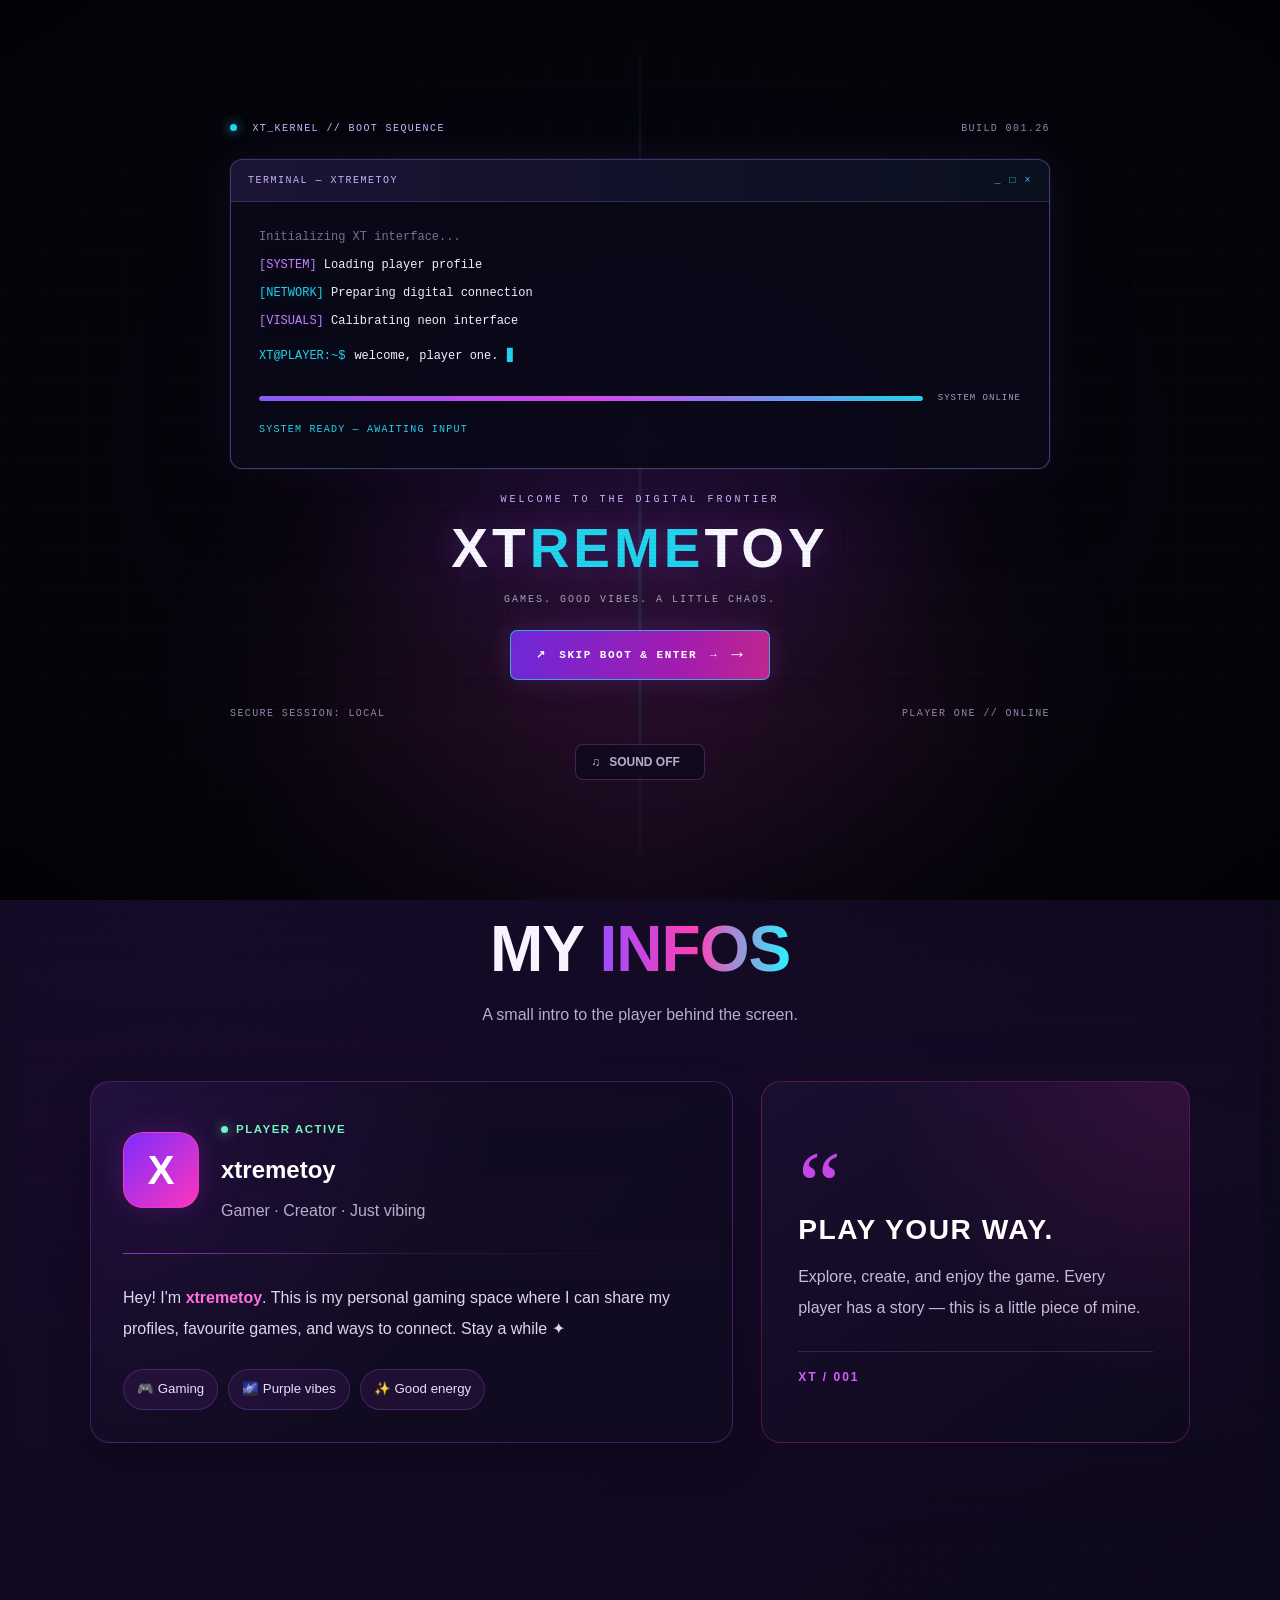
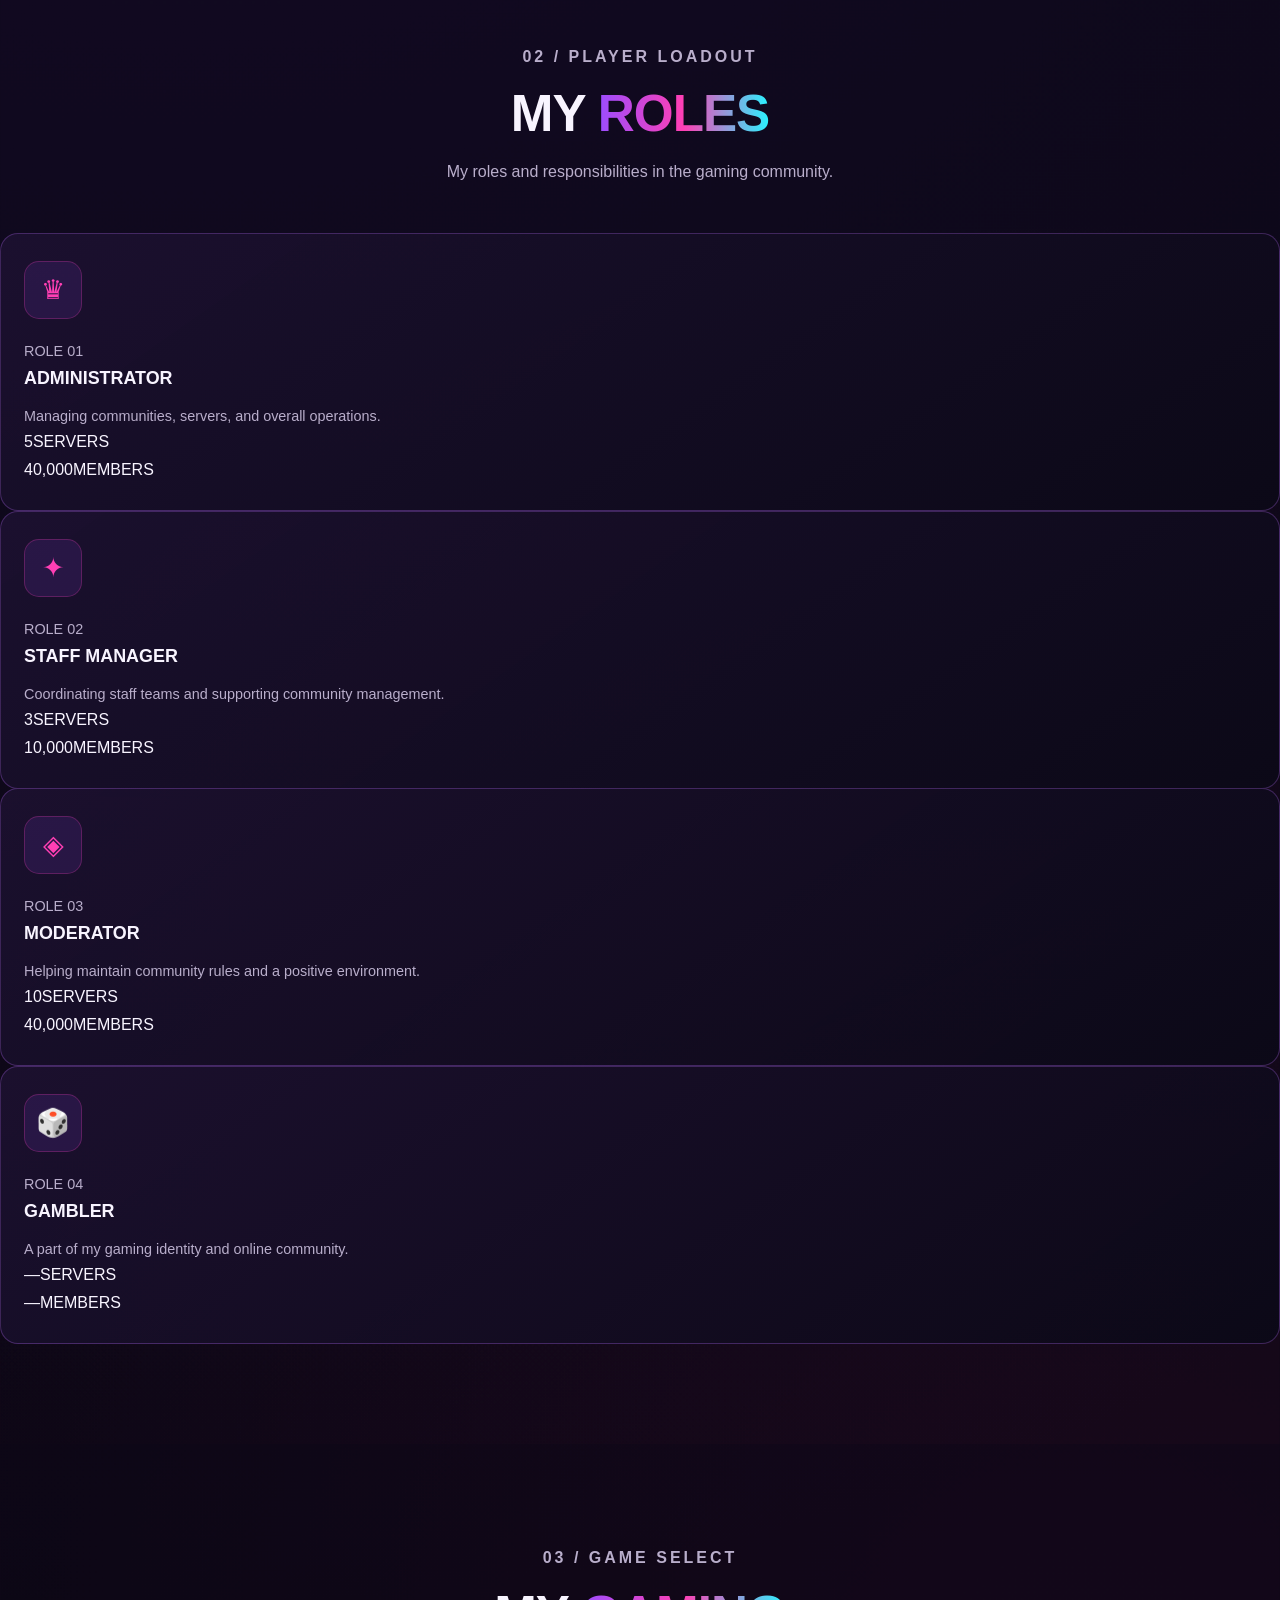
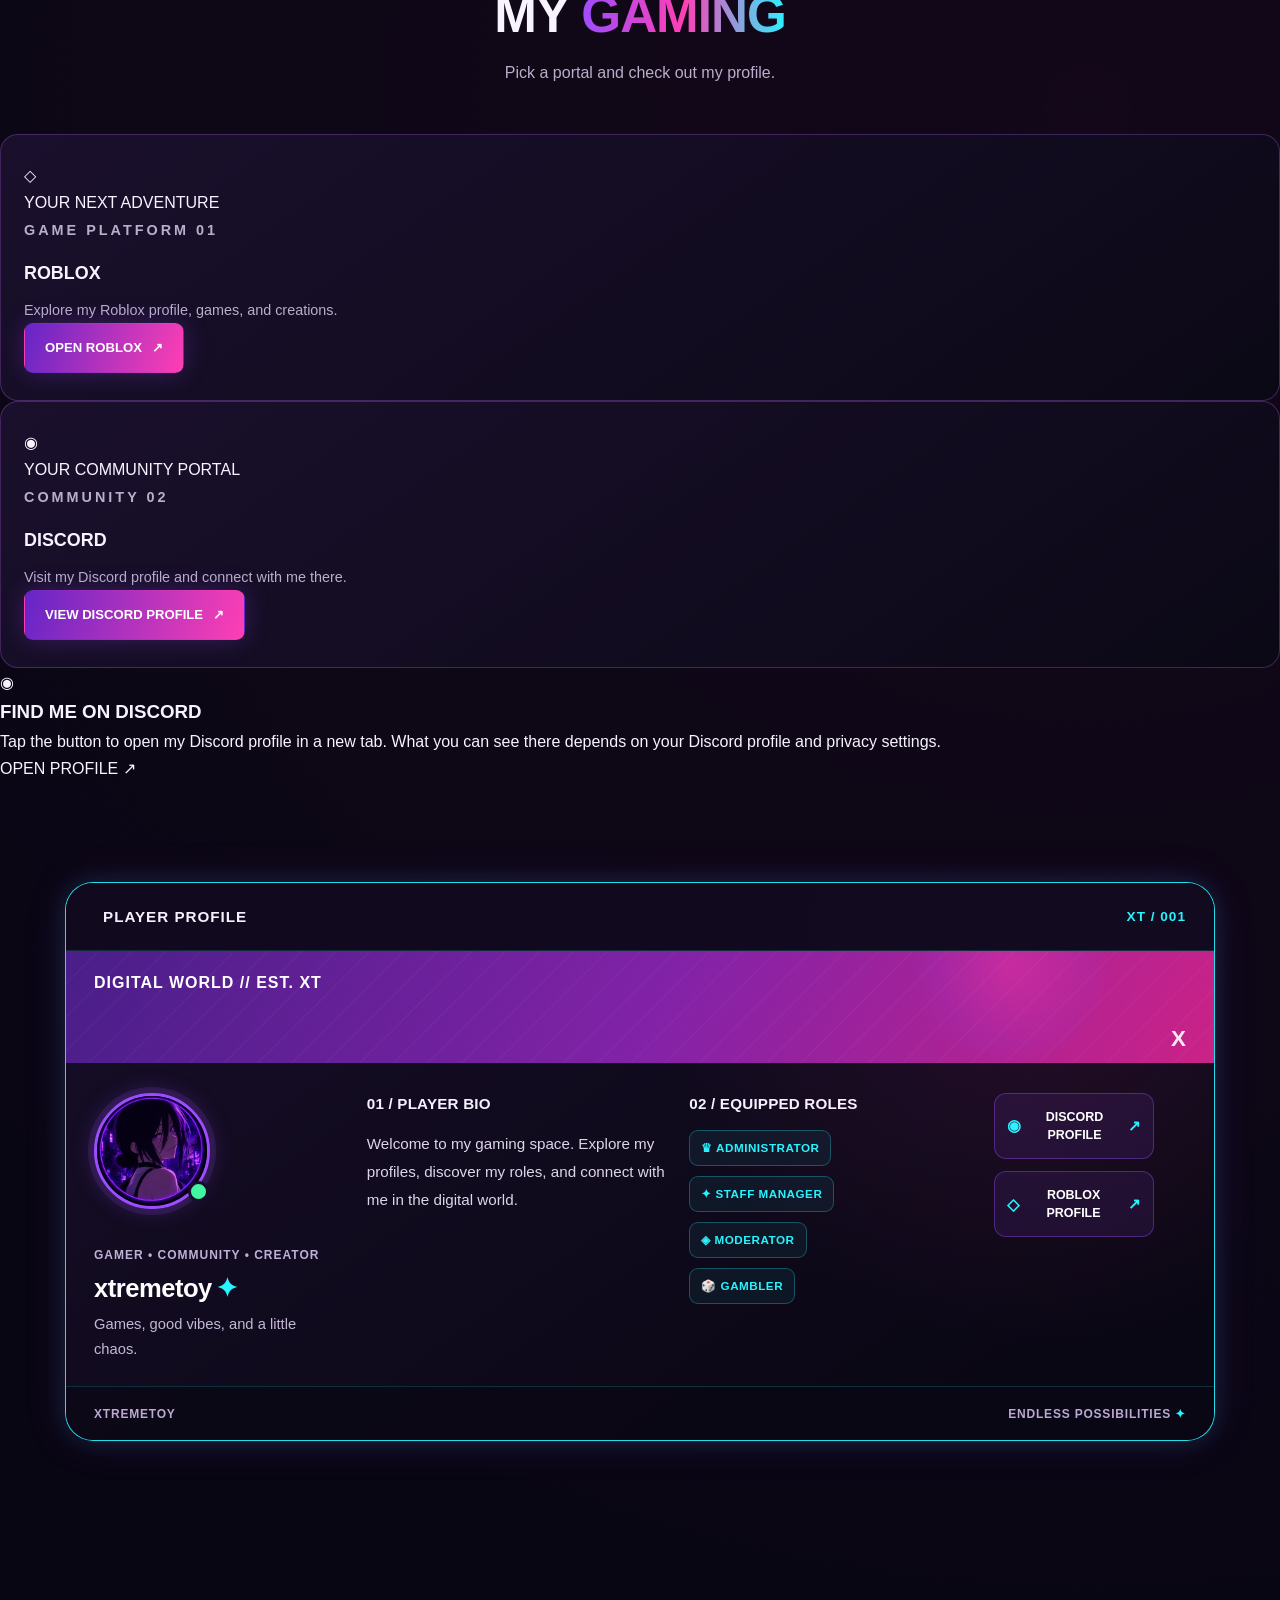
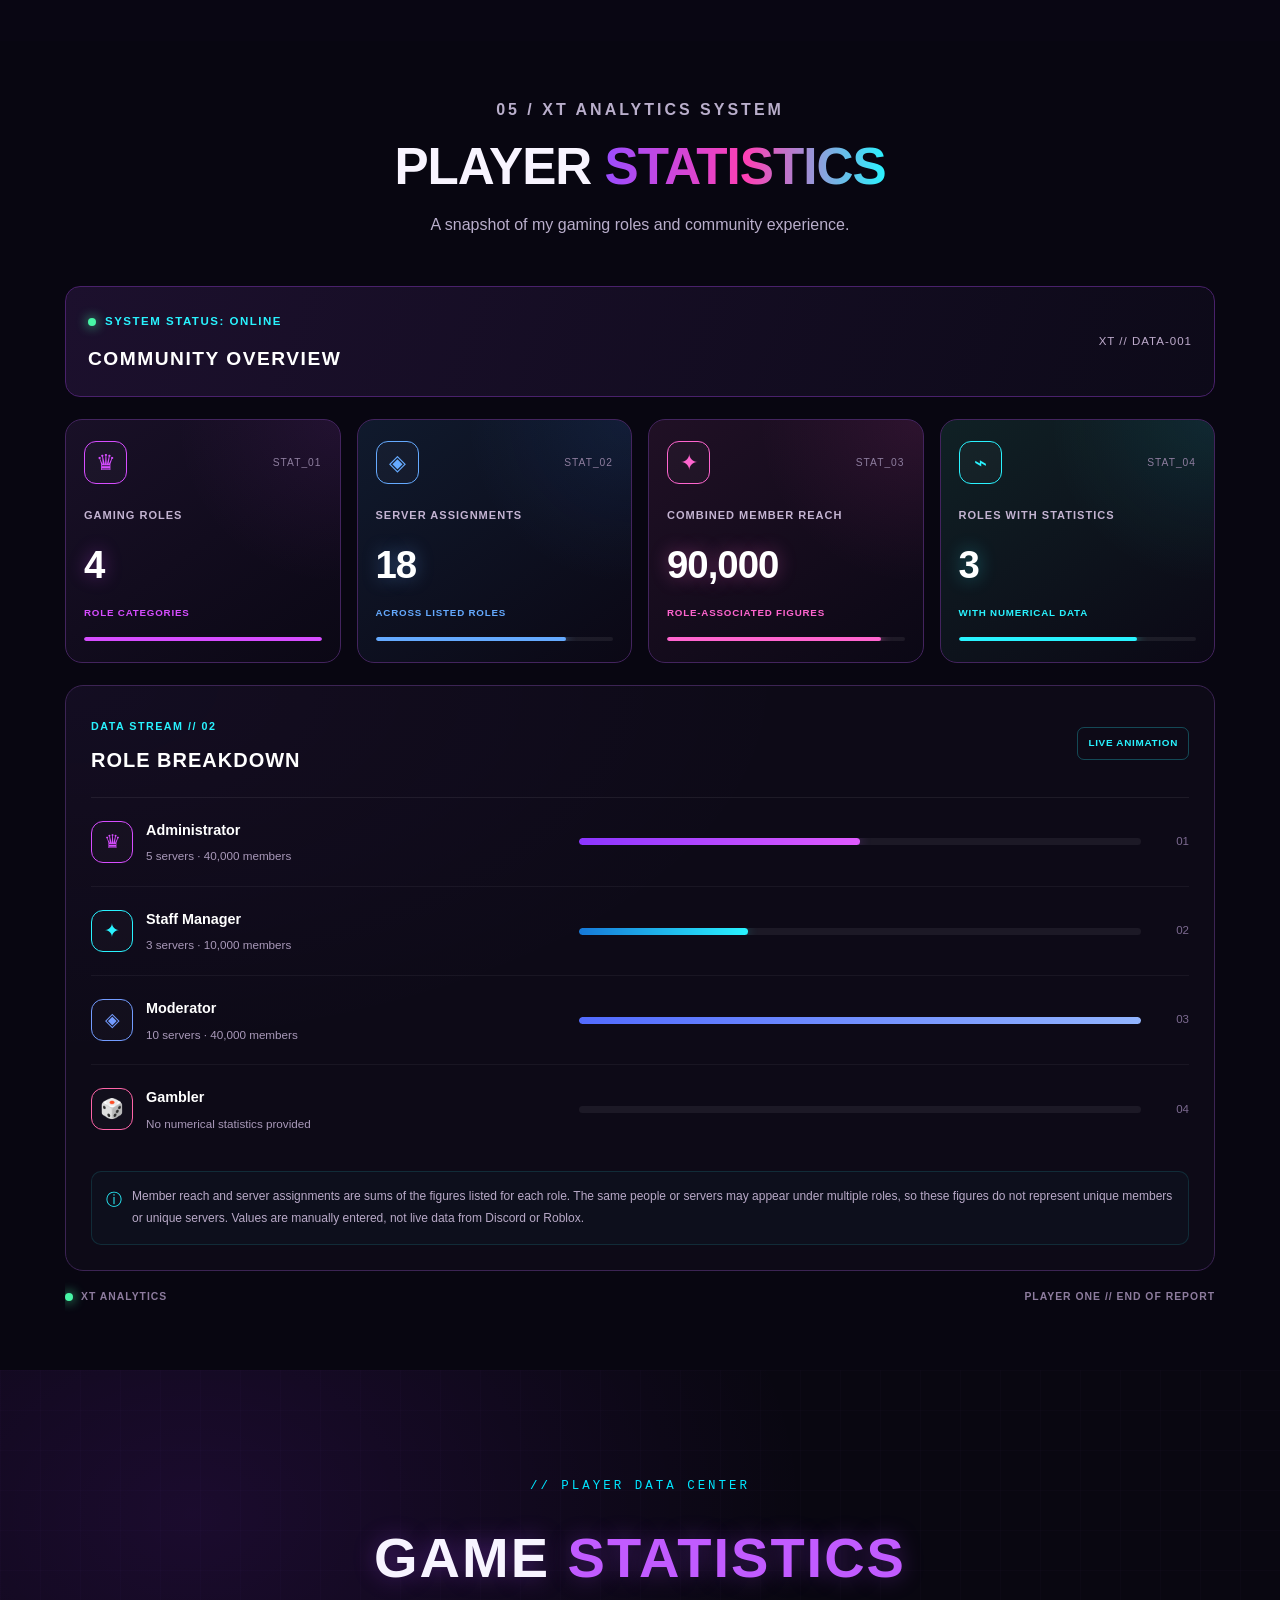
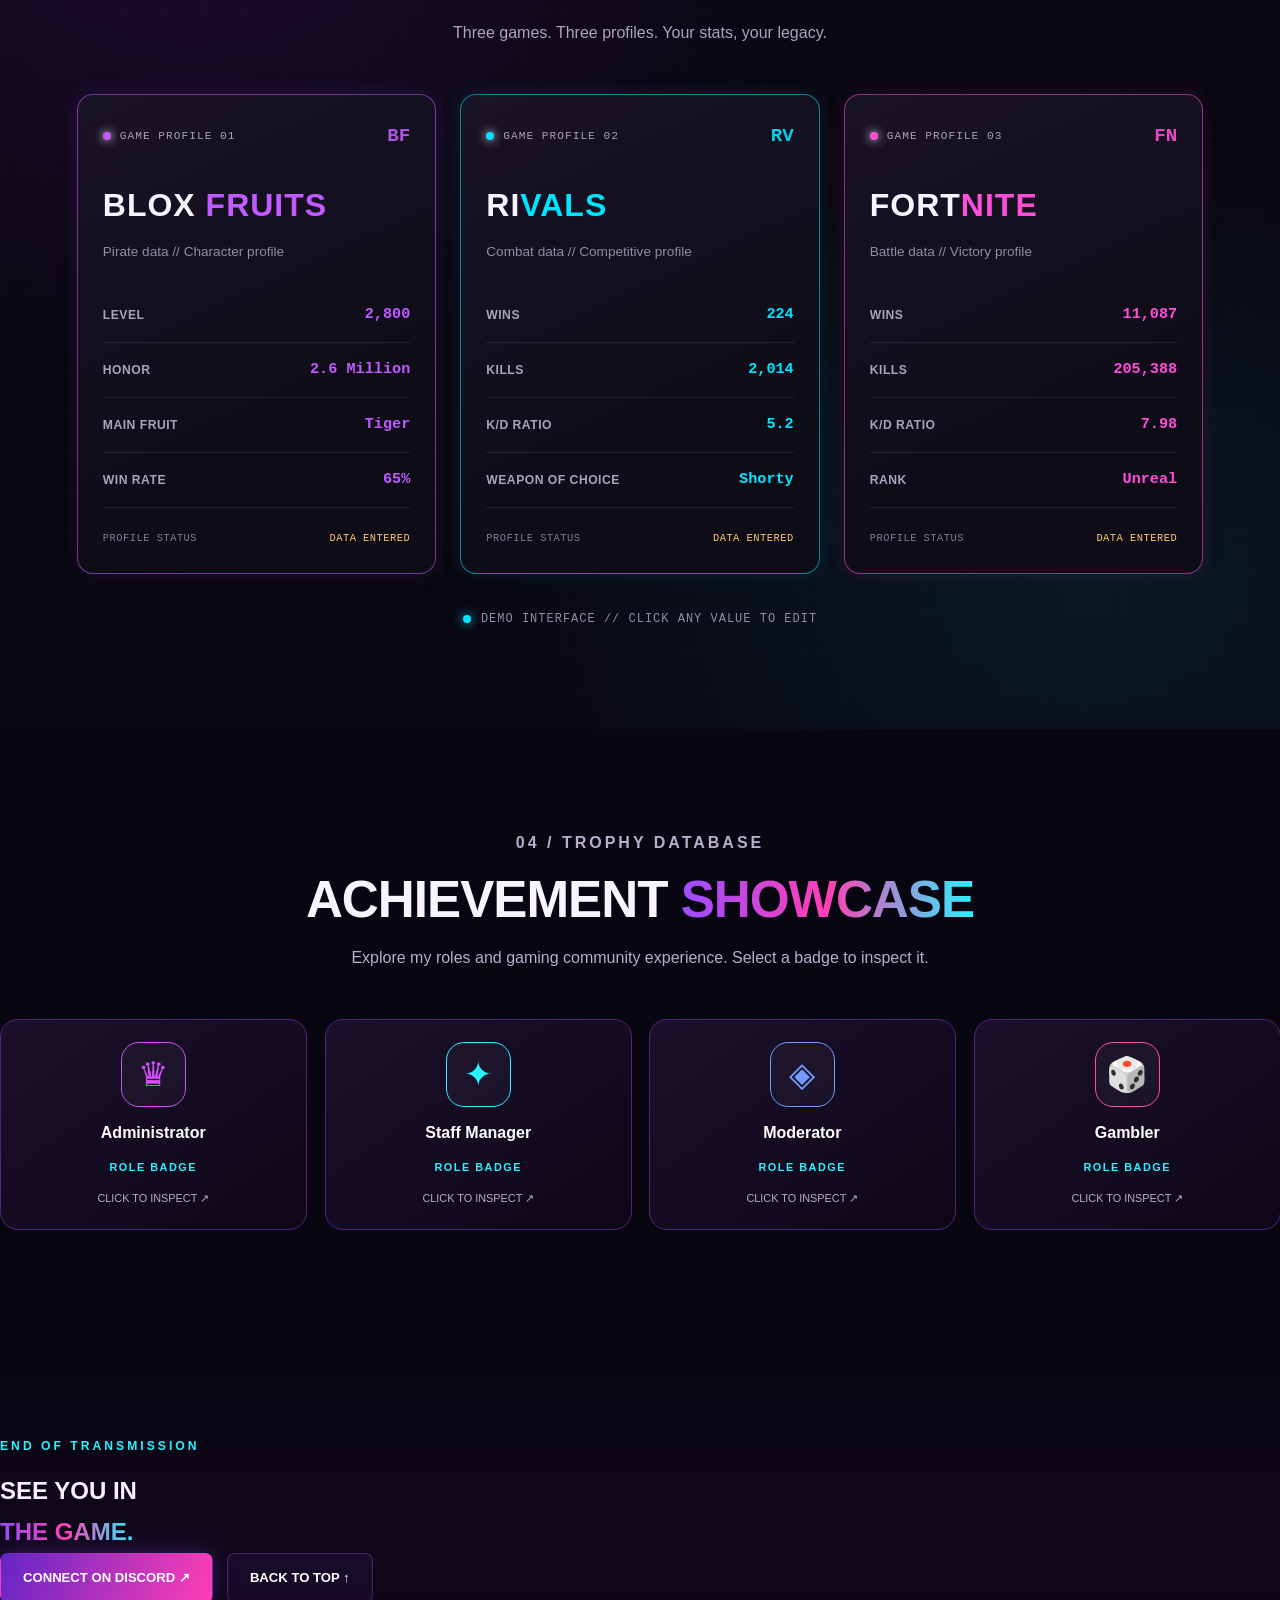
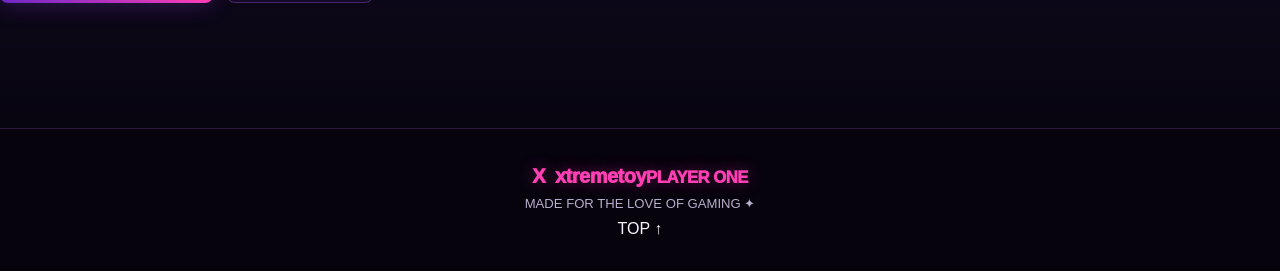
==== commit c0e6a11f: "Update index.html" ====
--- a/index.html
+++ b/index.html
@@ -543,19 +543,19 @@
     <div class="game-stat-list">
       <div class="game-stat-row">
         <span>LEVEL</span>
-        <strong class="editable-stat" contenteditable="true" role="textbox" aria-label="Blox Fruits level" spellcheck="false">2,800</strong>
+        <strong class="editable-stat" contenteditable="false" role="textbox" aria-label="Blox Fruits level" spellcheck="false">2,800</strong>
       </div>
       <div class="game-stat-row">
         <span>HONOR</span>
-        <strong class="editable-stat" contenteditable="true" role="textbox" aria-label="Blox Fruits honor" spellcheck="false">2.6 Million</strong>
+        <strong class="editable-stat" contenteditable="false" role="textbox" aria-label="Blox Fruits honor" spellcheck="false">2.6 Million</strong>
       </div>
       <div class="game-stat-row">
         <span>MAIN FRUIT</span>
-        <strong class="editable-stat" contenteditable="true" role="textbox" aria-label="Blox Fruits main fruit" spellcheck="false">Tiger</strong>
+        <strong class="editable-stat" contenteditable="false" role="textbox" aria-label="Blox Fruits main fruit" spellcheck="false">Tiger</strong>
       </div>
       <div class="game-stat-row">
         <span>WIN RATE</span>
-        <strong class="editable-stat" contenteditable="true" role="textbox" aria-label="Blox Fruits win rate" spellcheck="false">65%</strong>
+        <strong class="editable-stat" contenteditable="false" role="textbox" aria-label="Blox Fruits win rate" spellcheck="false">65%</strong>
       </div>
     </div>
     <div class="game-card-footer">
@@ -575,19 +575,19 @@
     <div class="game-stat-list">
       <div class="game-stat-row">
         <span>WINS</span>
-        <strong class="editable-stat" contenteditable="true" role="textbox" aria-label="Rivals wins" spellcheck="false">224</strong>
+        <strong class="editable-stat" contenteditable="false" role="textbox" aria-label="Rivals wins" spellcheck="false">224</strong>
       </div>
       <div class="game-stat-row">
         <span>KILLS</span>
-        <strong class="editable-stat" contenteditable="true" role="textbox" aria-label="Rivals kills" spellcheck="false">2,014</strong>
+        <strong class="editable-stat" contenteditable="false" role="textbox" aria-label="Rivals kills" spellcheck="false">2,014</strong>
       </div>
       <div class="game-stat-row">
         <span>K/D RATIO</span>
-        <strong class="editable-stat" contenteditable="true" role="textbox" aria-label="Rivals kill death ratio" spellcheck="false">5.2</strong>
+        <strong class="editable-stat" contenteditable="false" role="textbox" aria-label="Rivals kill death ratio" spellcheck="false">5.2</strong>
       </div>
       <div class="game-stat-row">
         <span>WEAPON OF CHOICE</span>
-        <strong class="editable-stat" contenteditable="true" role="textbox" aria-label="Rivals weapon of choice" spellcheck="false">Shorty</strong>
+        <strong class="editable-stat" contenteditable="false" role="textbox" aria-label="Rivals weapon of choice" spellcheck="false">Shorty</strong>
       </div>
     </div>
     <div class="game-card-footer">
@@ -607,19 +607,19 @@
     <div class="game-stat-list">
       <div class="game-stat-row">
         <span>WINS</span>
-        <strong class="editable-stat" contenteditable="true" role="textbox" aria-label="Fortnite wins" spellcheck="false">11,087</strong>
+        <strong class="editable-stat" contenteditable="false" role="textbox" aria-label="Fortnite wins" spellcheck="false">11,087</strong>
       </div>
       <div class="game-stat-row">
         <span>KILLS</span>
-        <strong class="editable-stat" contenteditable="true" role="textbox" aria-label="Fortnite kills" spellcheck="false">205,388</strong>
+        <strong class="editable-stat" contenteditable="false" role="textbox" aria-label="Fortnite kills" spellcheck="false">205,388</strong>
       </div>
       <div class="game-stat-row">
         <span>K/D RATIO</span>
-        <strong class="editable-stat" contenteditable="true" role="textbox" aria-label="Fortnite kill death ratio" spellcheck="false">7.98</strong>
+        <strong class="editable-stat" contenteditable="false" role="textbox" aria-label="Fortnite kill death ratio" spellcheck="false">7.98</strong>
       </div>
       <div class="game-stat-row">
         <span>RANK</span>
-        <strong class="editable-stat" contenteditable="true" role="textbox" aria-label="Fortnite rank" spellcheck="false">Unreal</strong>
+        <strong class="editable-stat" contenteditable="false" role="textbox" aria-label="Fortnite rank" spellcheck="false">Unreal</strong>
       </div>
     </div>
     <div class="game-card-footer">
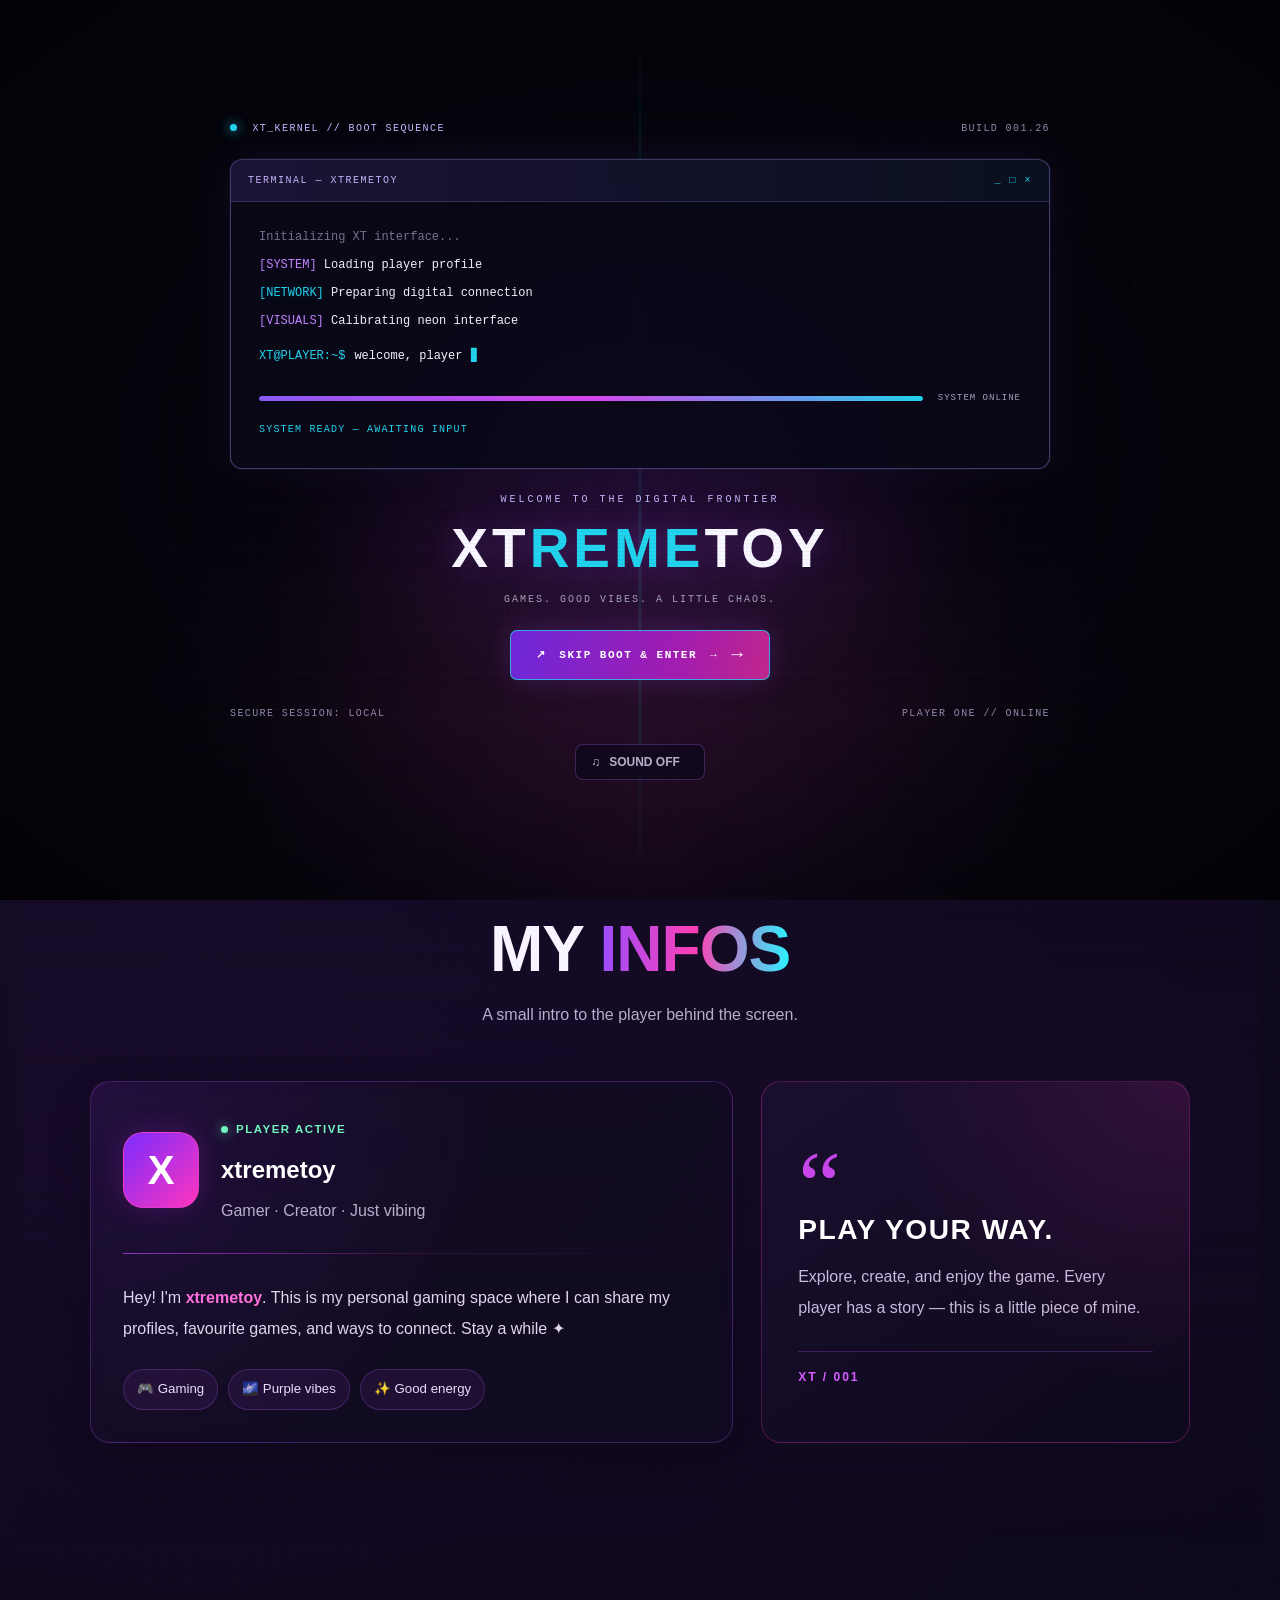
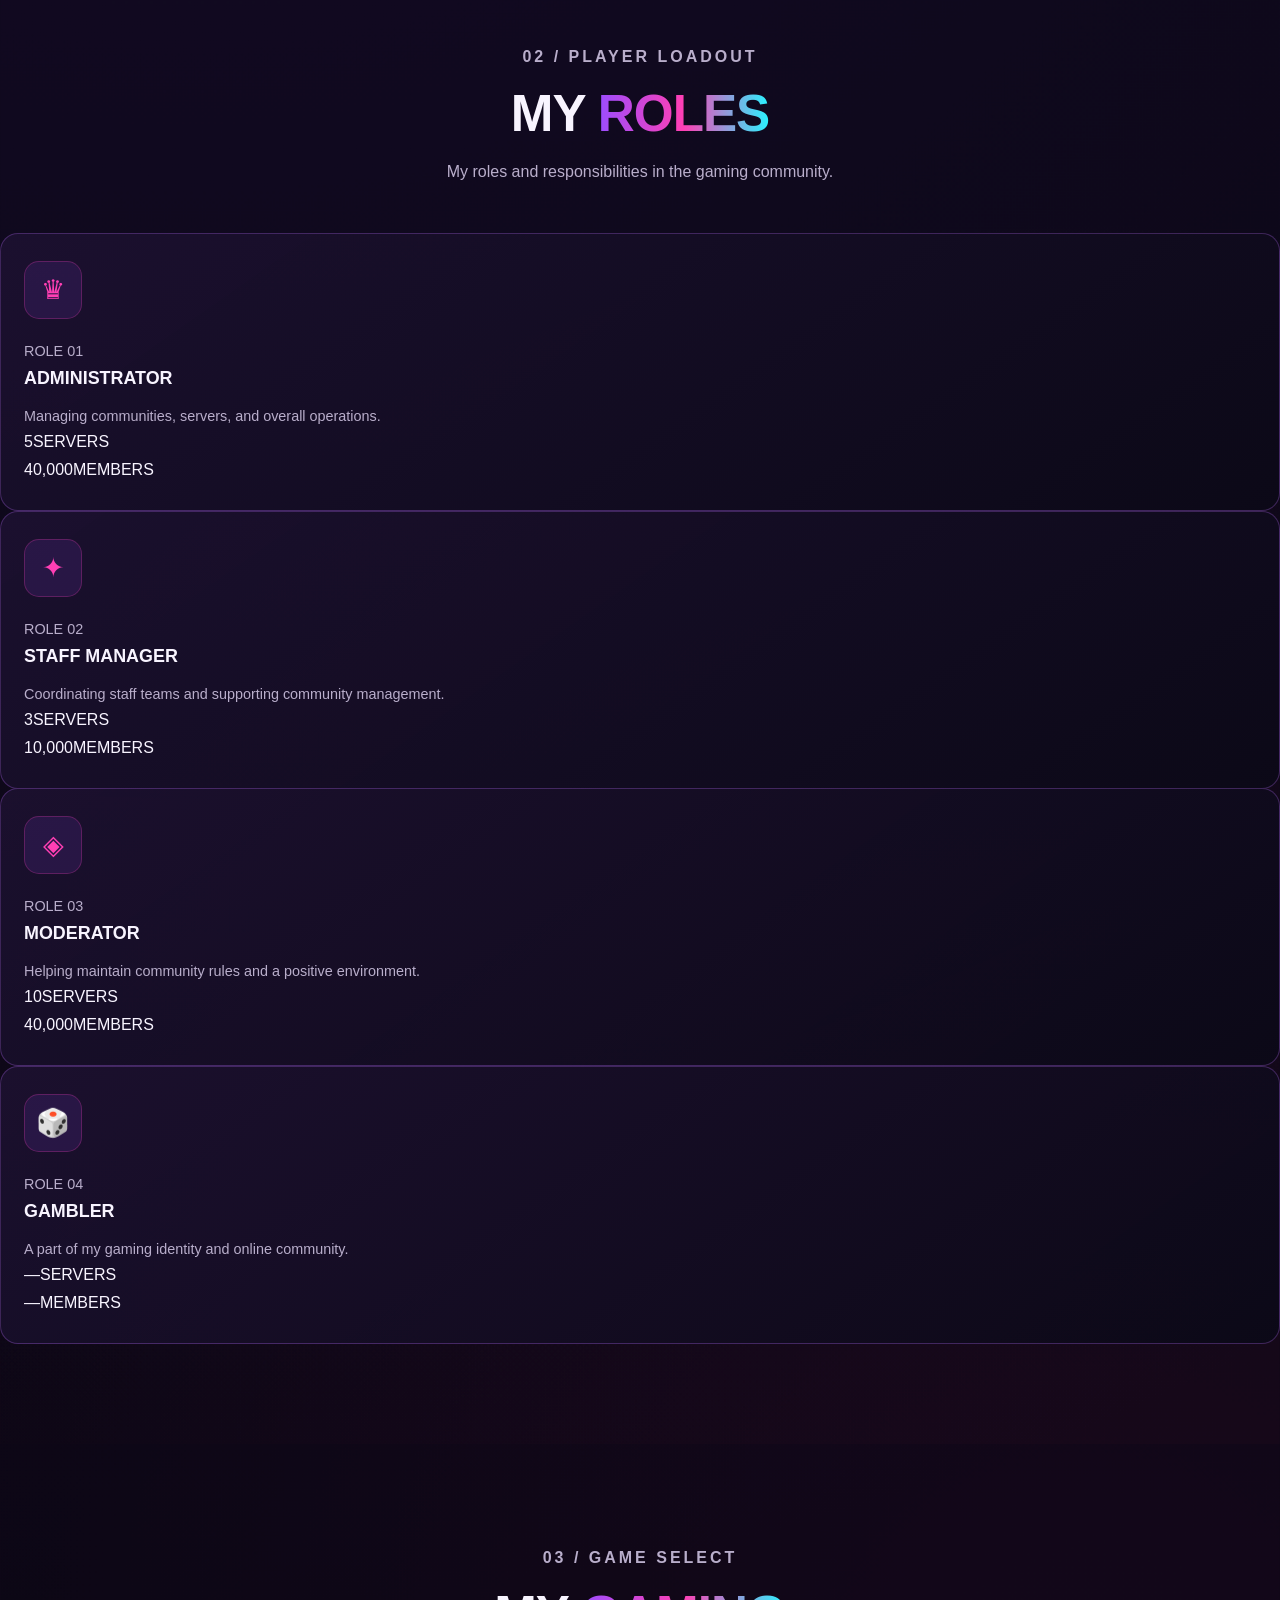
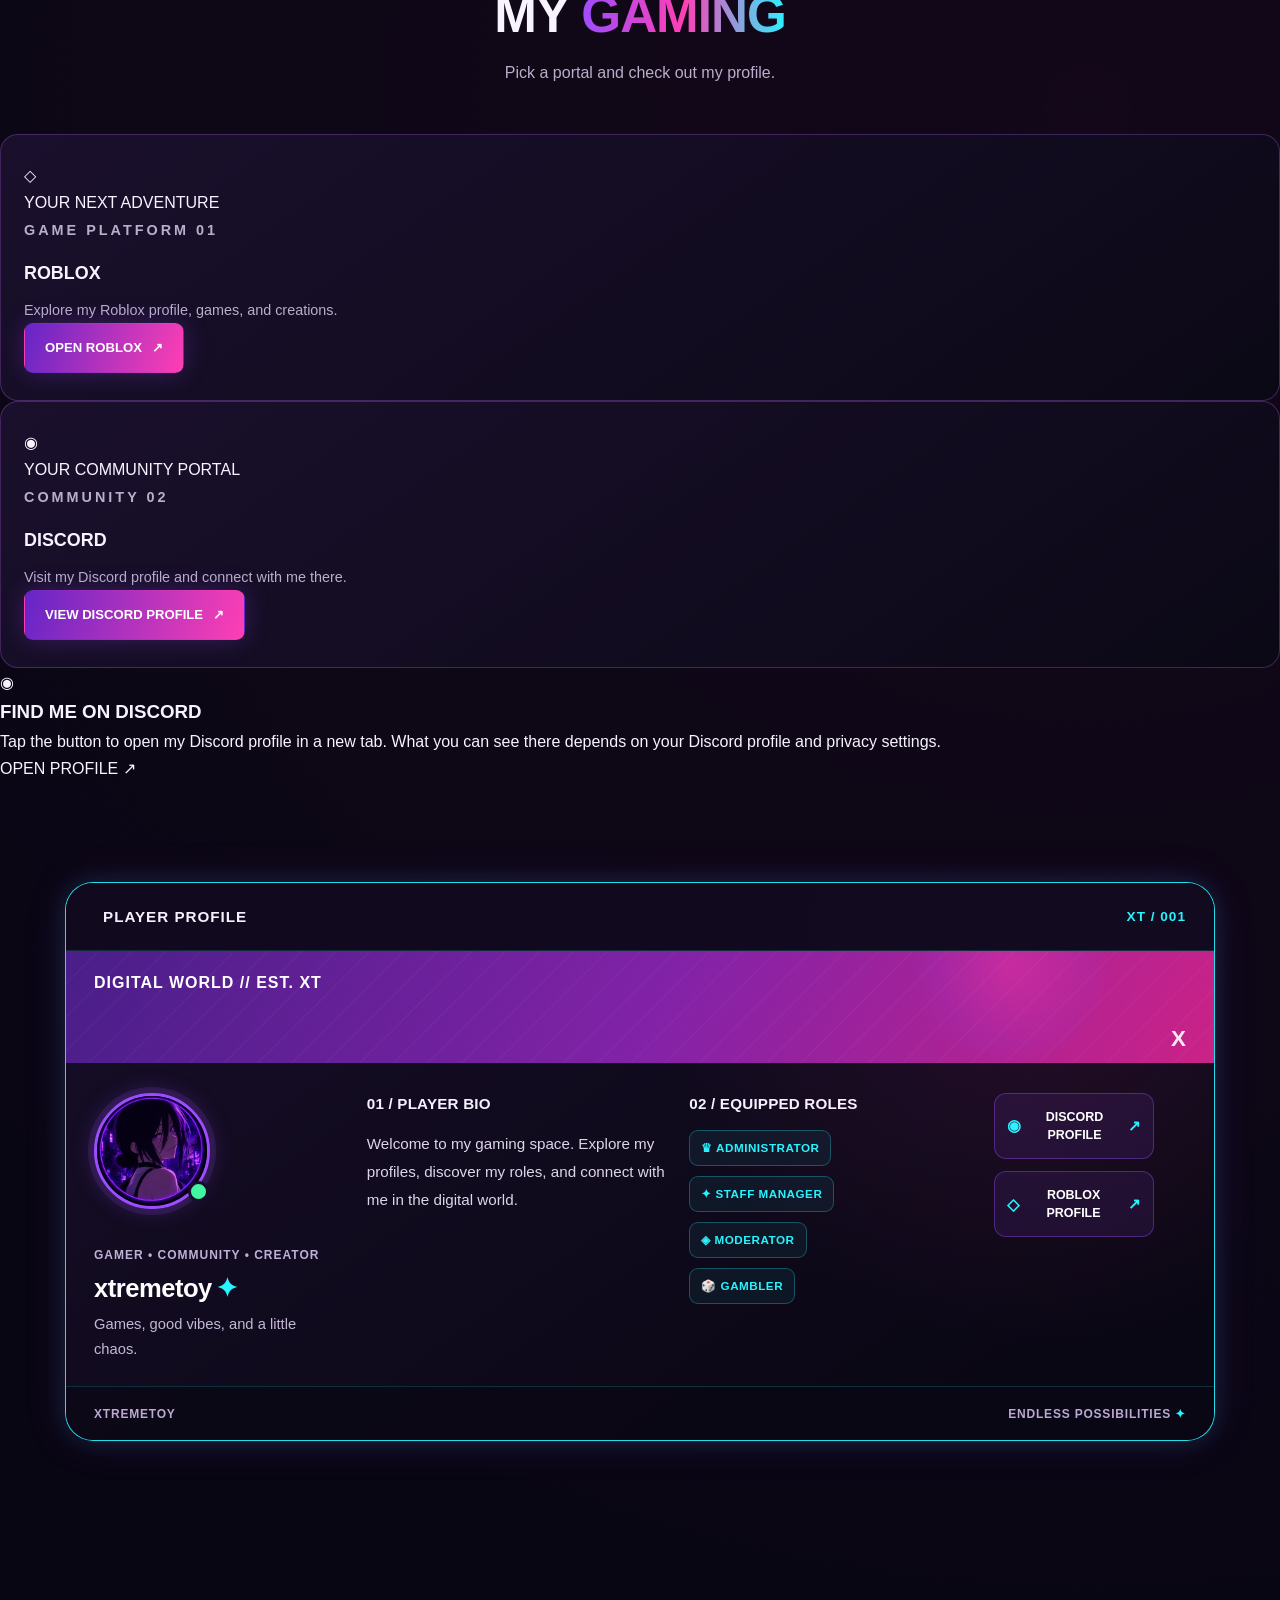
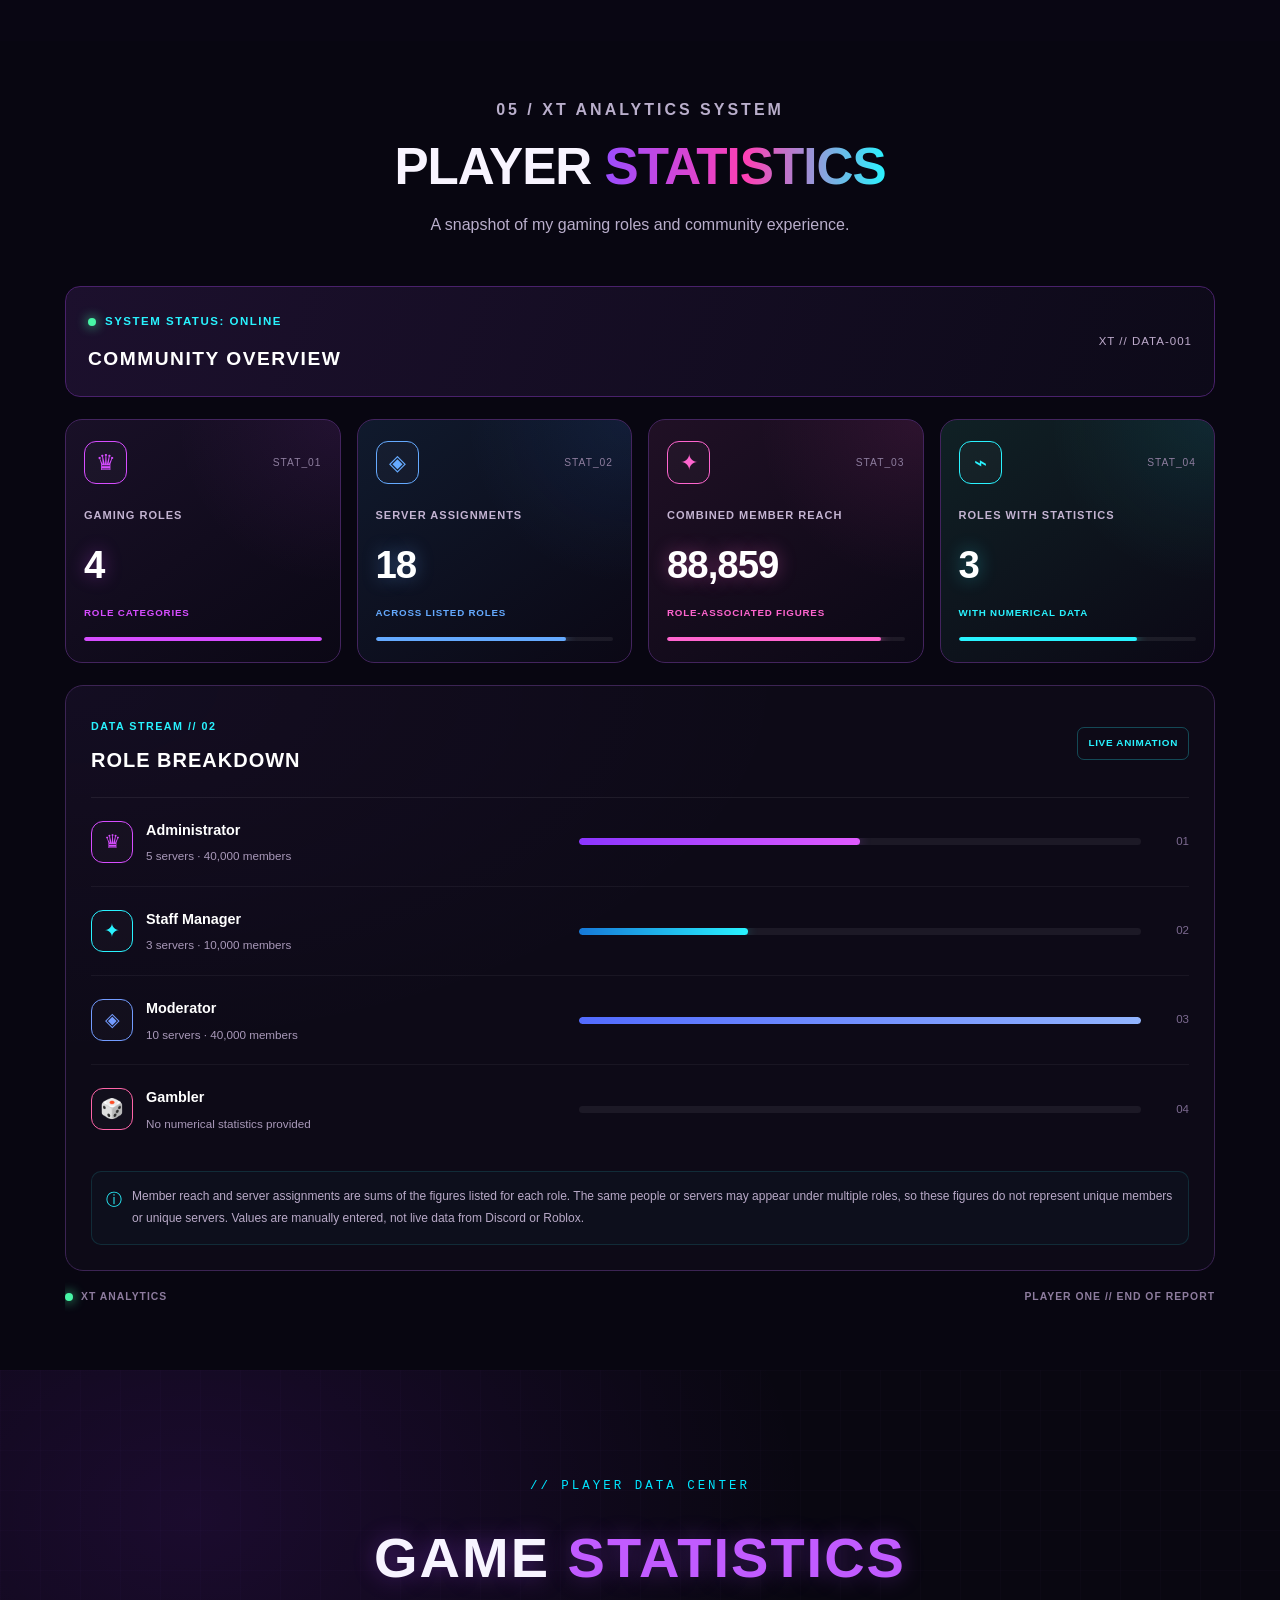
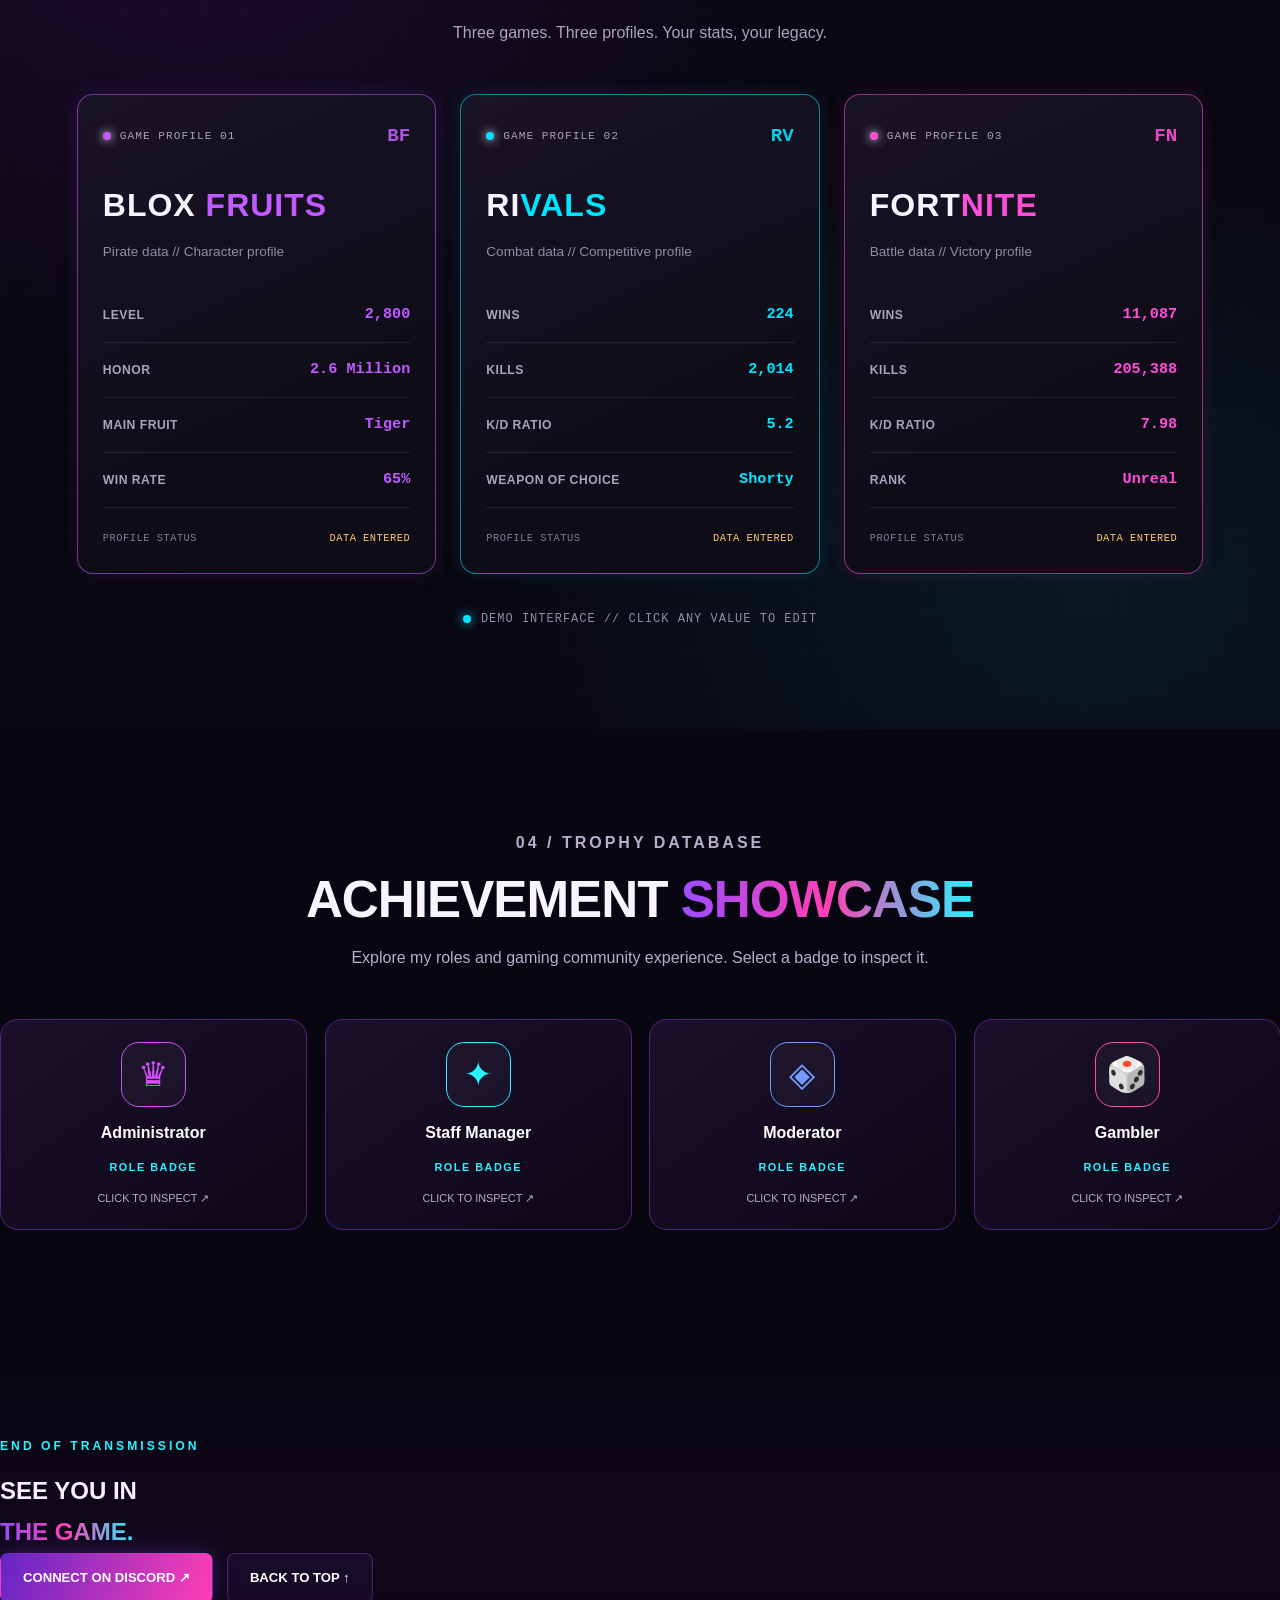
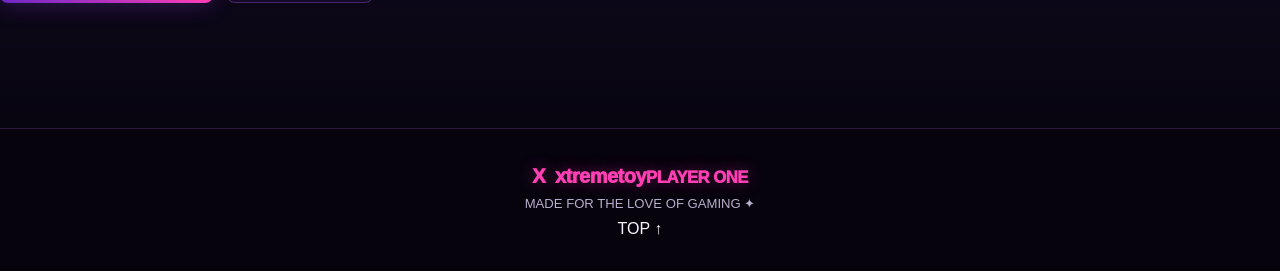
==== commit e58fdc8b: "Update index.html" ====
--- a/index.html
+++ b/index.html
@@ -5,8 +5,11 @@
   <meta charset="UTF-8">
   <meta name="viewport" content="width=device-width, initial-scale=1.0">
   <meta name="theme-color" content="#090712">
-  <meta name="description" content="The gaming corner of xtremetoy. Gaming, good vibes, and a little chaos.">
-  <title>xtremetoy — Player Profile</title>
+  <meta name="robots" content="index, follow">
+
+  <meta name="description" content="Explore XTREMETOY's gaming profile, Roblox stats, achievements, gaming roles, and cyberpunk portfolio.">
+
+  <title>XTREMETOY | Official Gaming Profile</title>
 
   <link rel="preconnect" href="https://fonts.googleapis.com">
   <link rel="preconnect" href="https://fonts.gstatic.com" crossorigin>
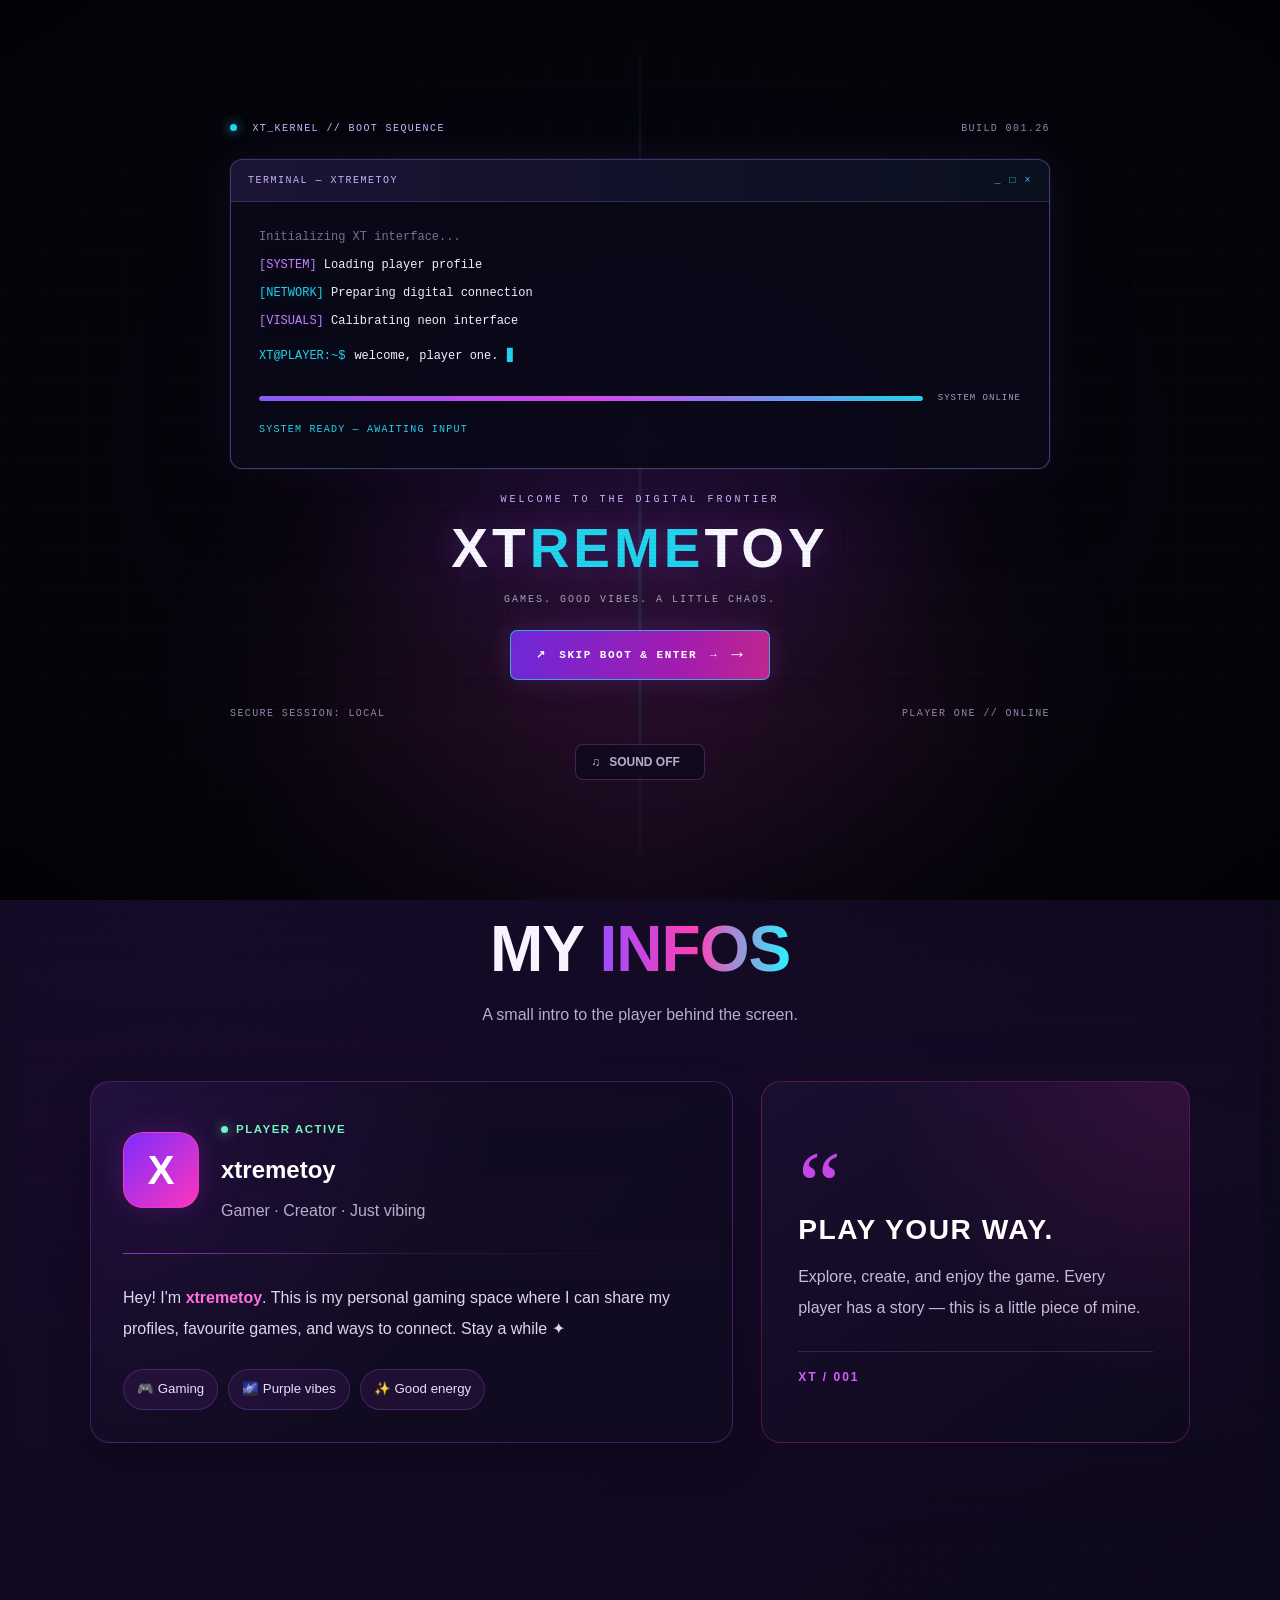
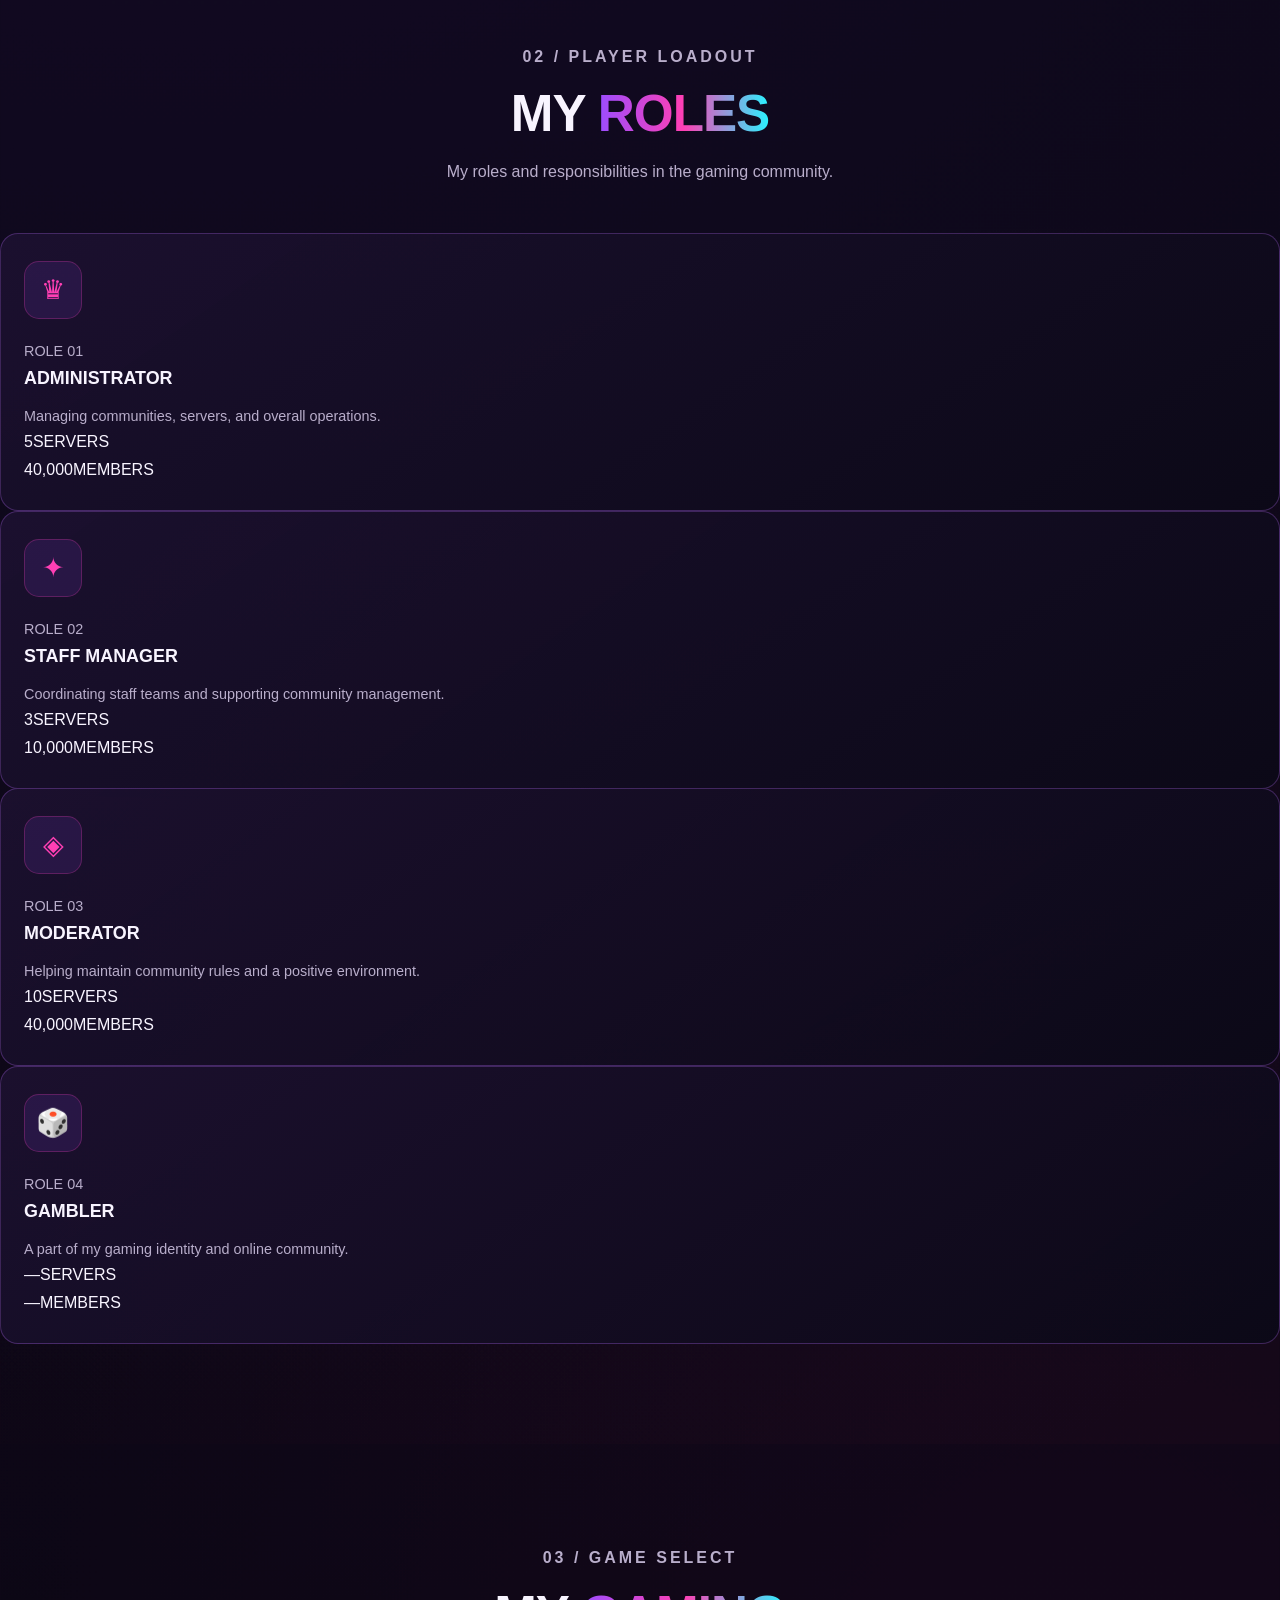
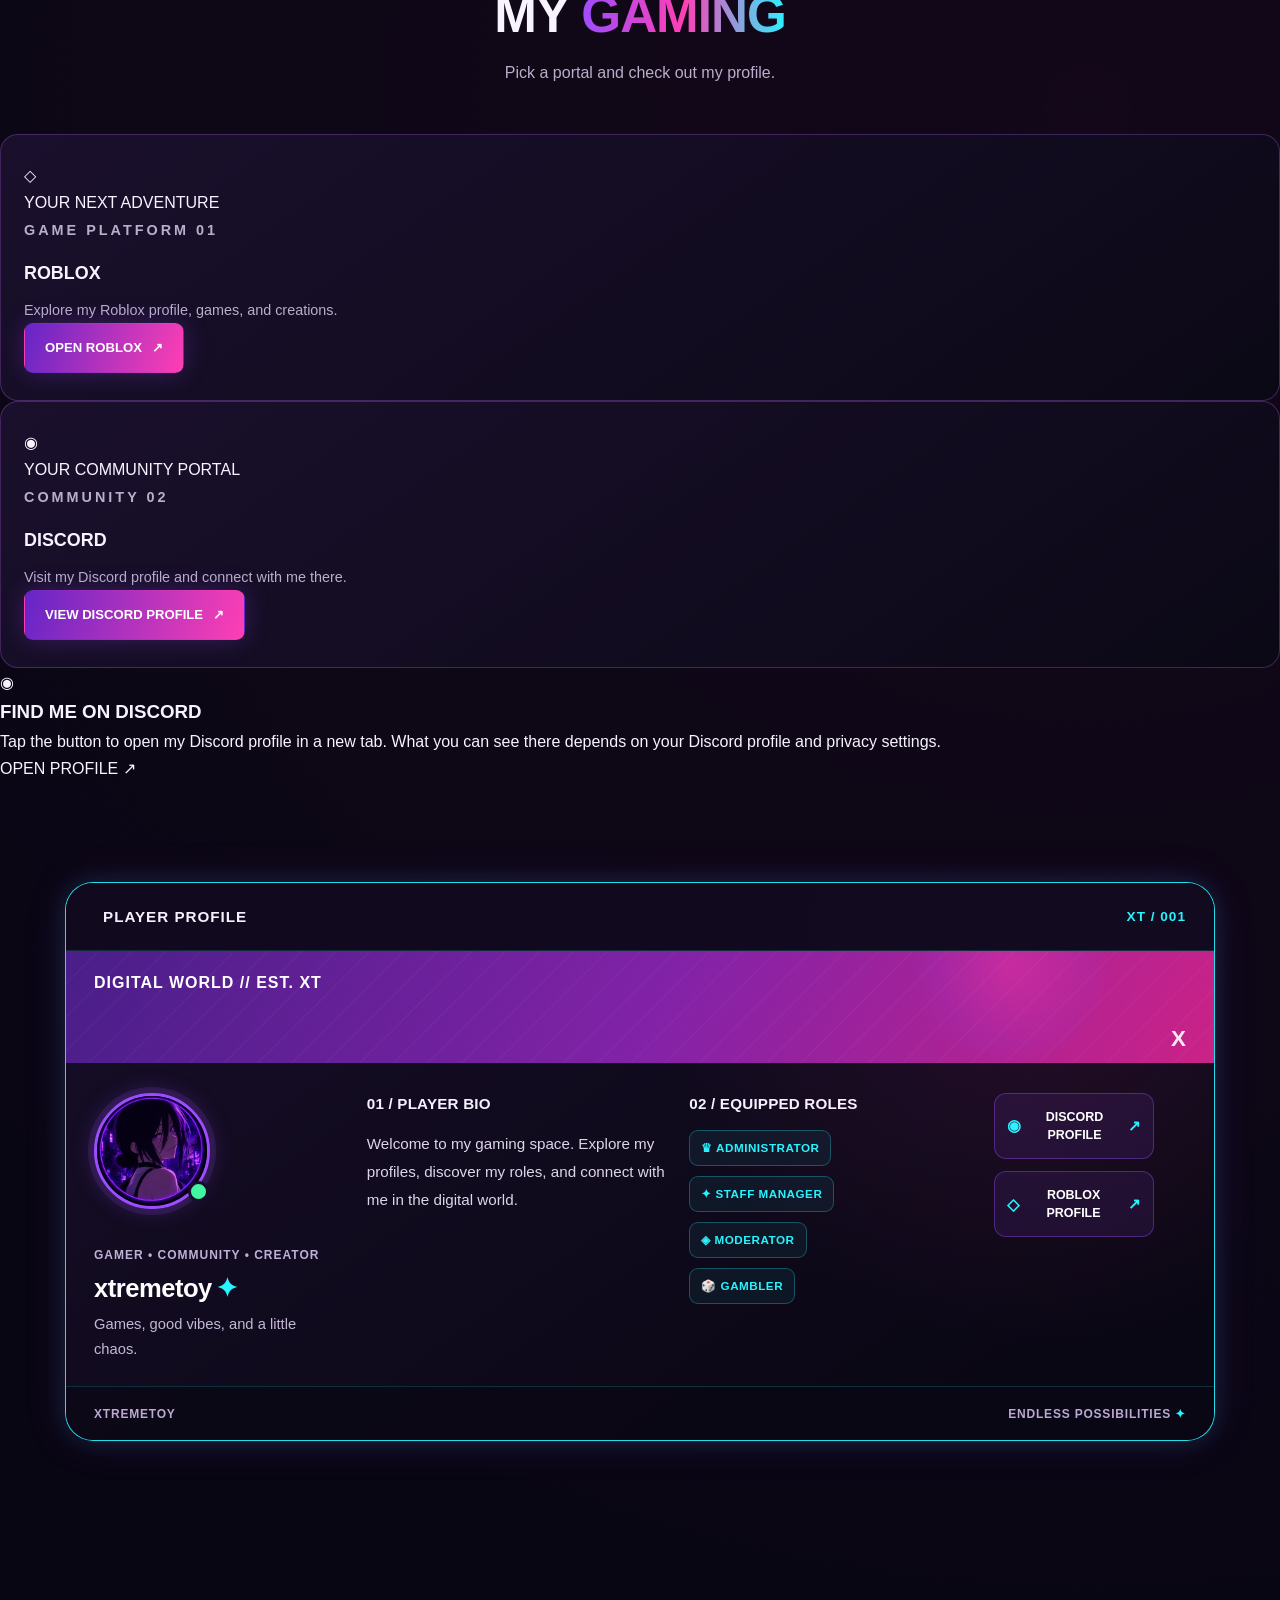
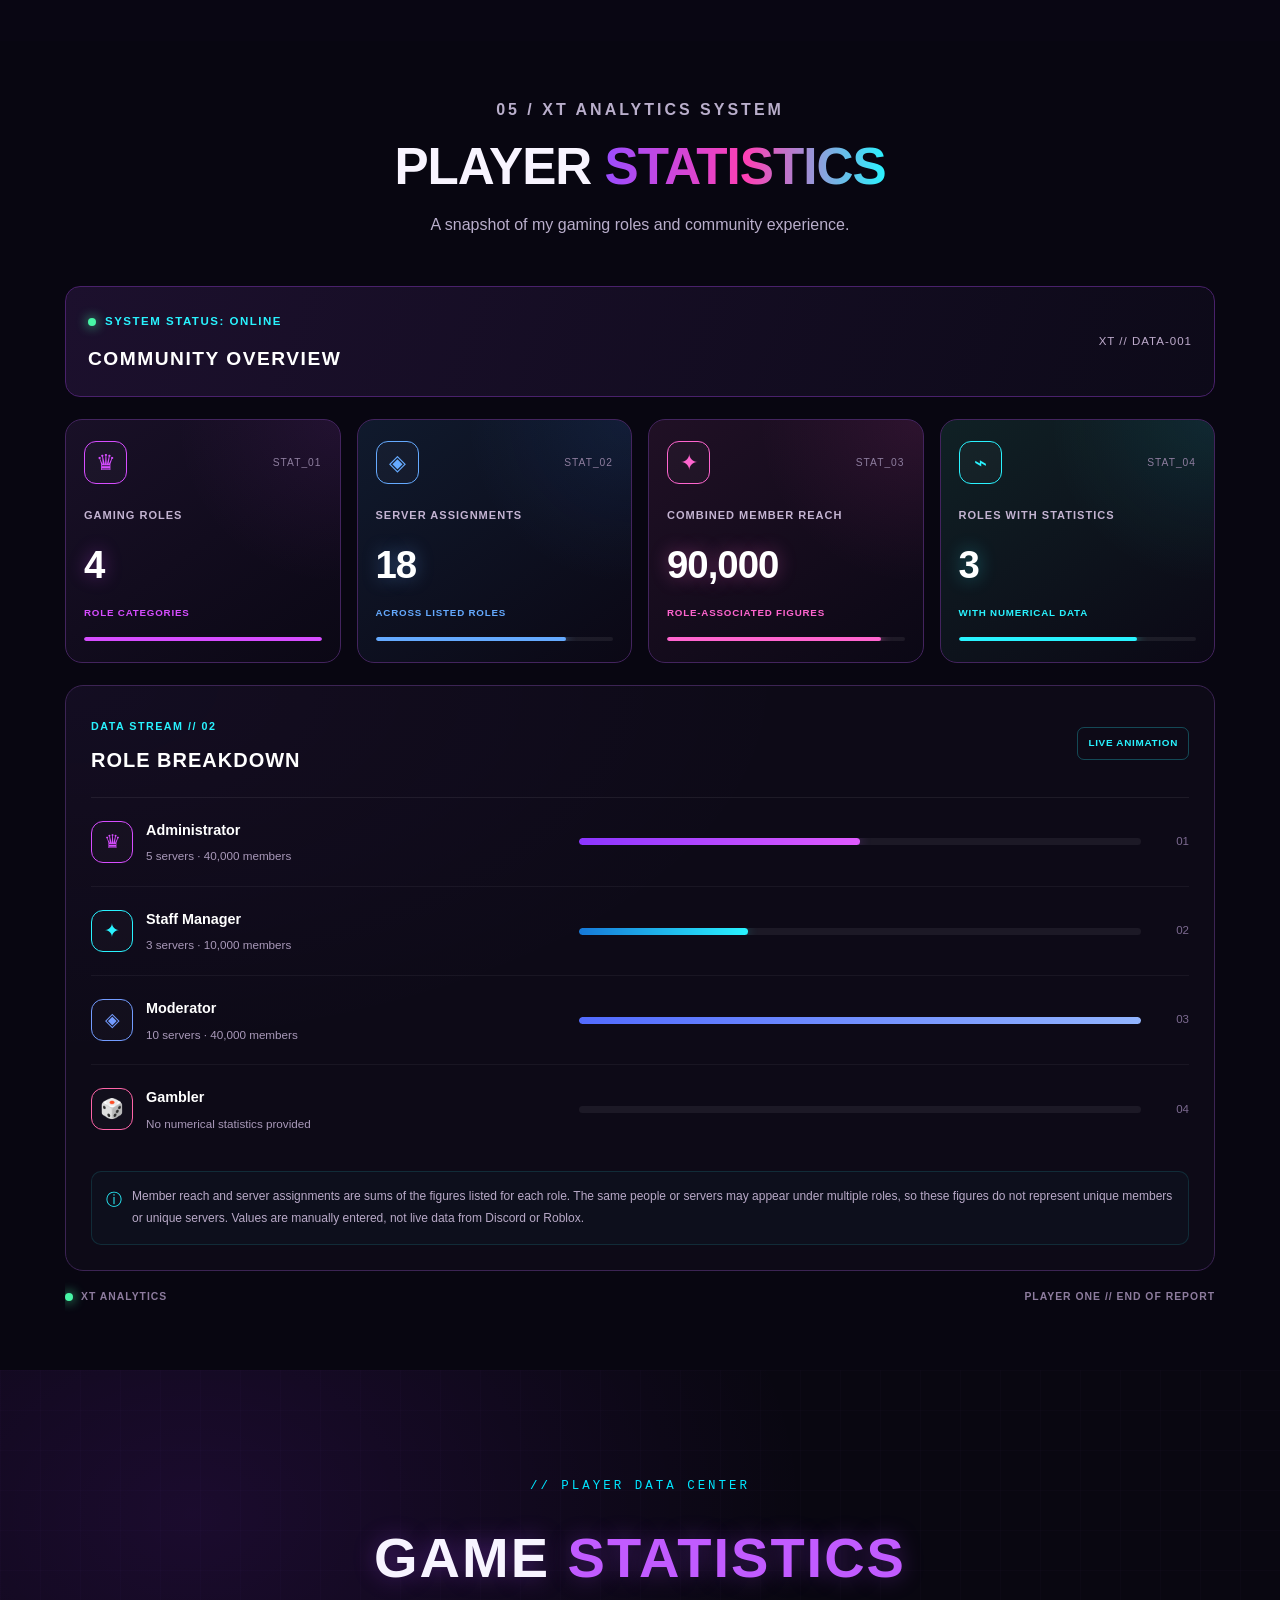
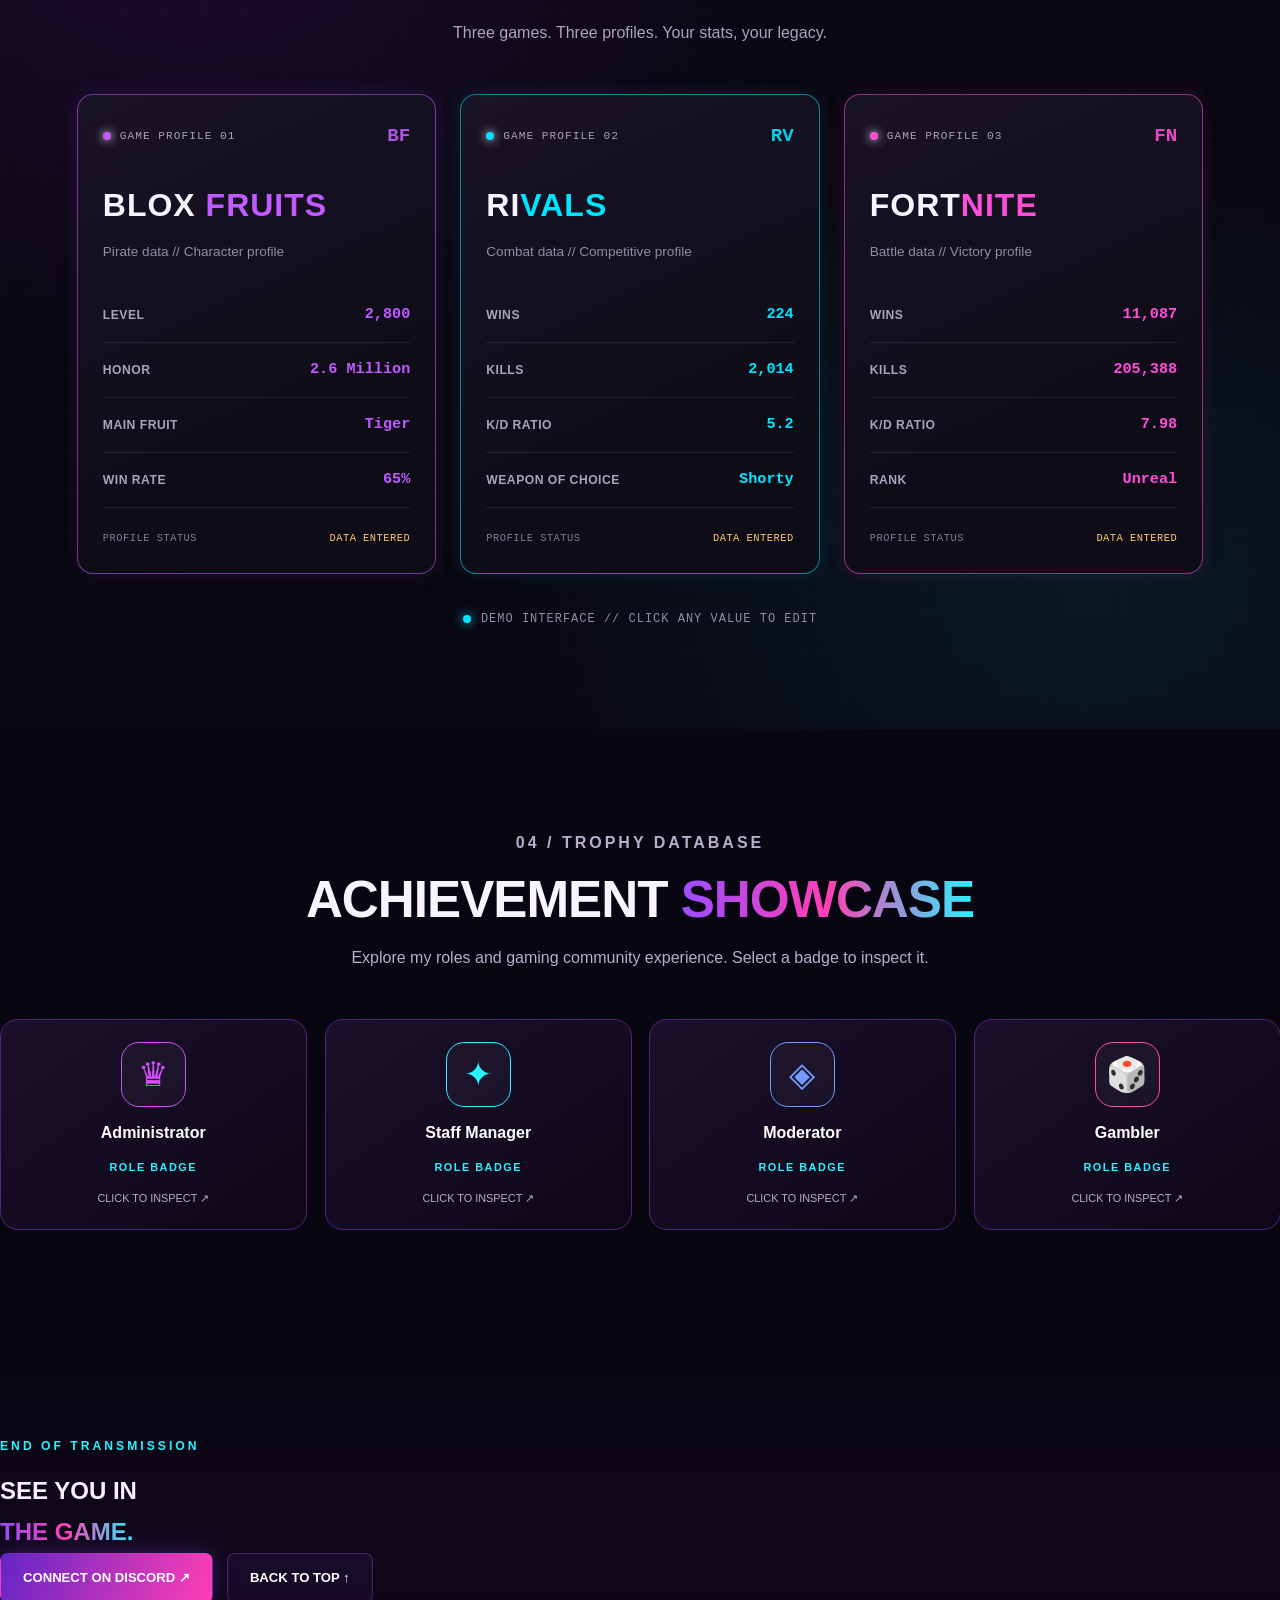
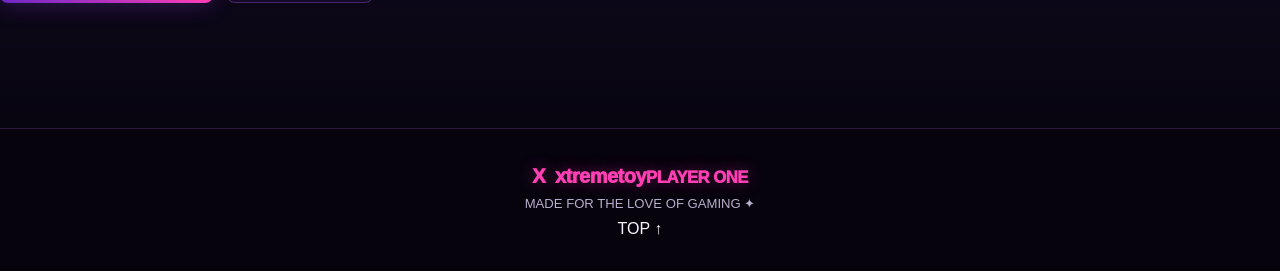
==== commit 86692ab1: "Update index.html" ====
--- a/index.html
+++ b/index.html
@@ -16,6 +16,16 @@
   <link rel="stylesheet" href="style.css">
 
   <script src="script.js" defer></script>
+
+  <script type="application/ld+json">
+  {
+    "@context": "https://schema.org",
+    "@type": "WebSite",
+    "name": "XTREMETOY",
+    "alternateName": "XTREMETOY Gaming Profile",
+    "url": "https://xtremetoy-website-files.vercel.app/"
+  }
+  </script>
 </head>
 
 <body class="locked">
@@ -41,6 +51,7 @@
         <span>TERMINAL — XTREMETOY</span>
         <span class="boot-window-controls">_ □ ×</span>
       </div>
+
 
       <div class="boot-terminal">
         <p class="boot-muted">Initializing XT interface...</p>
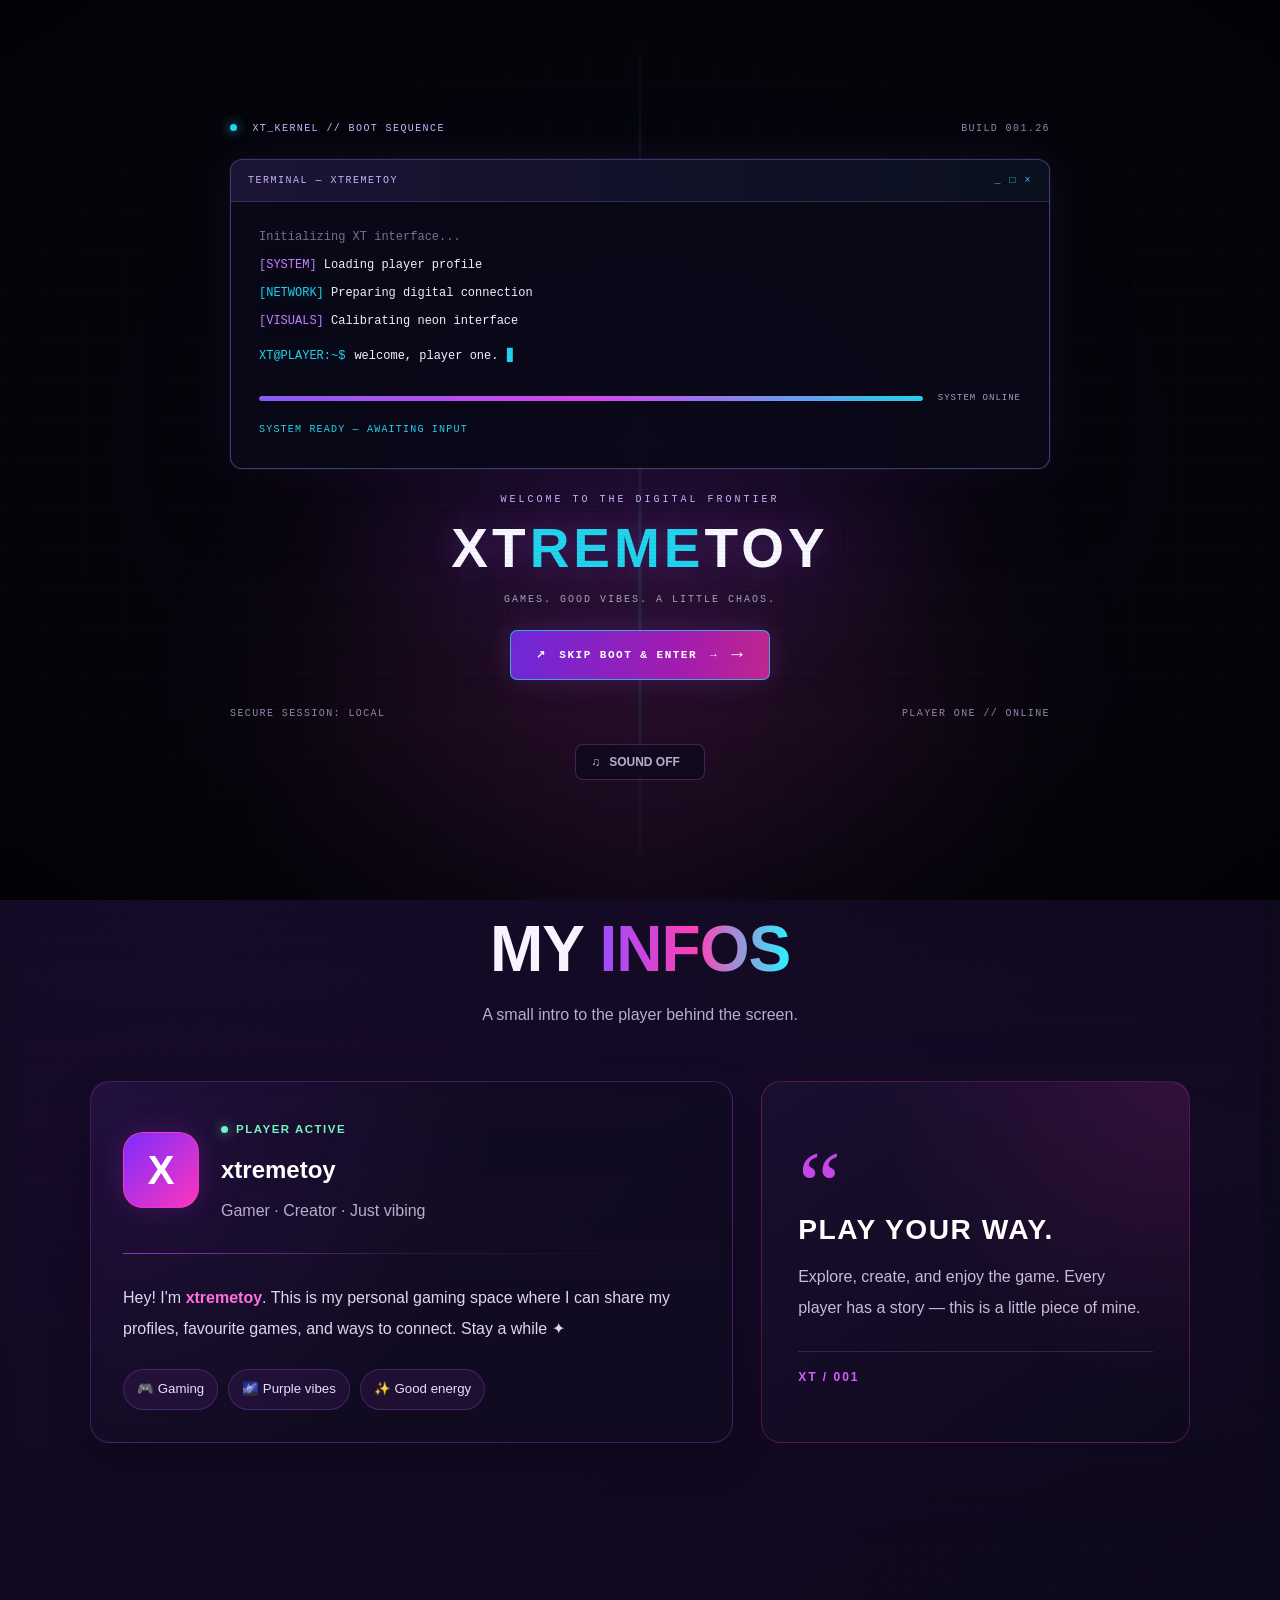
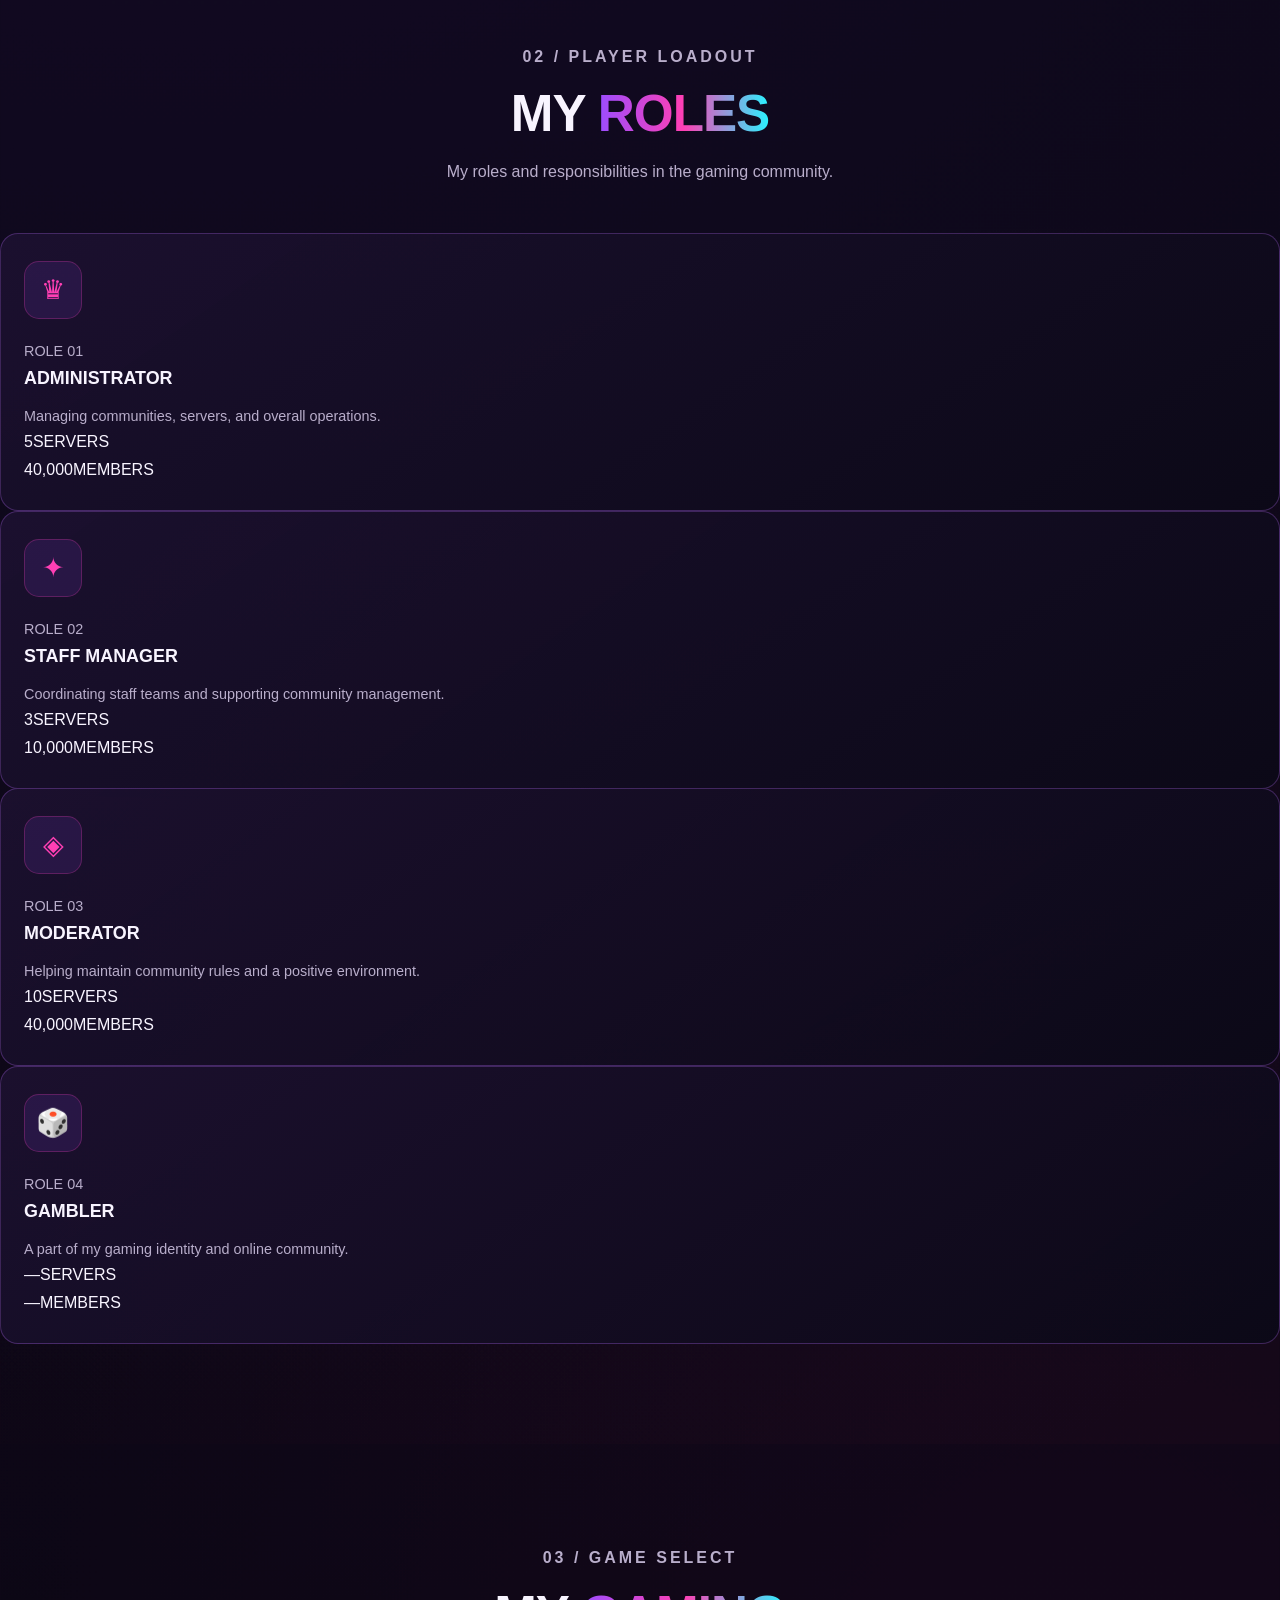
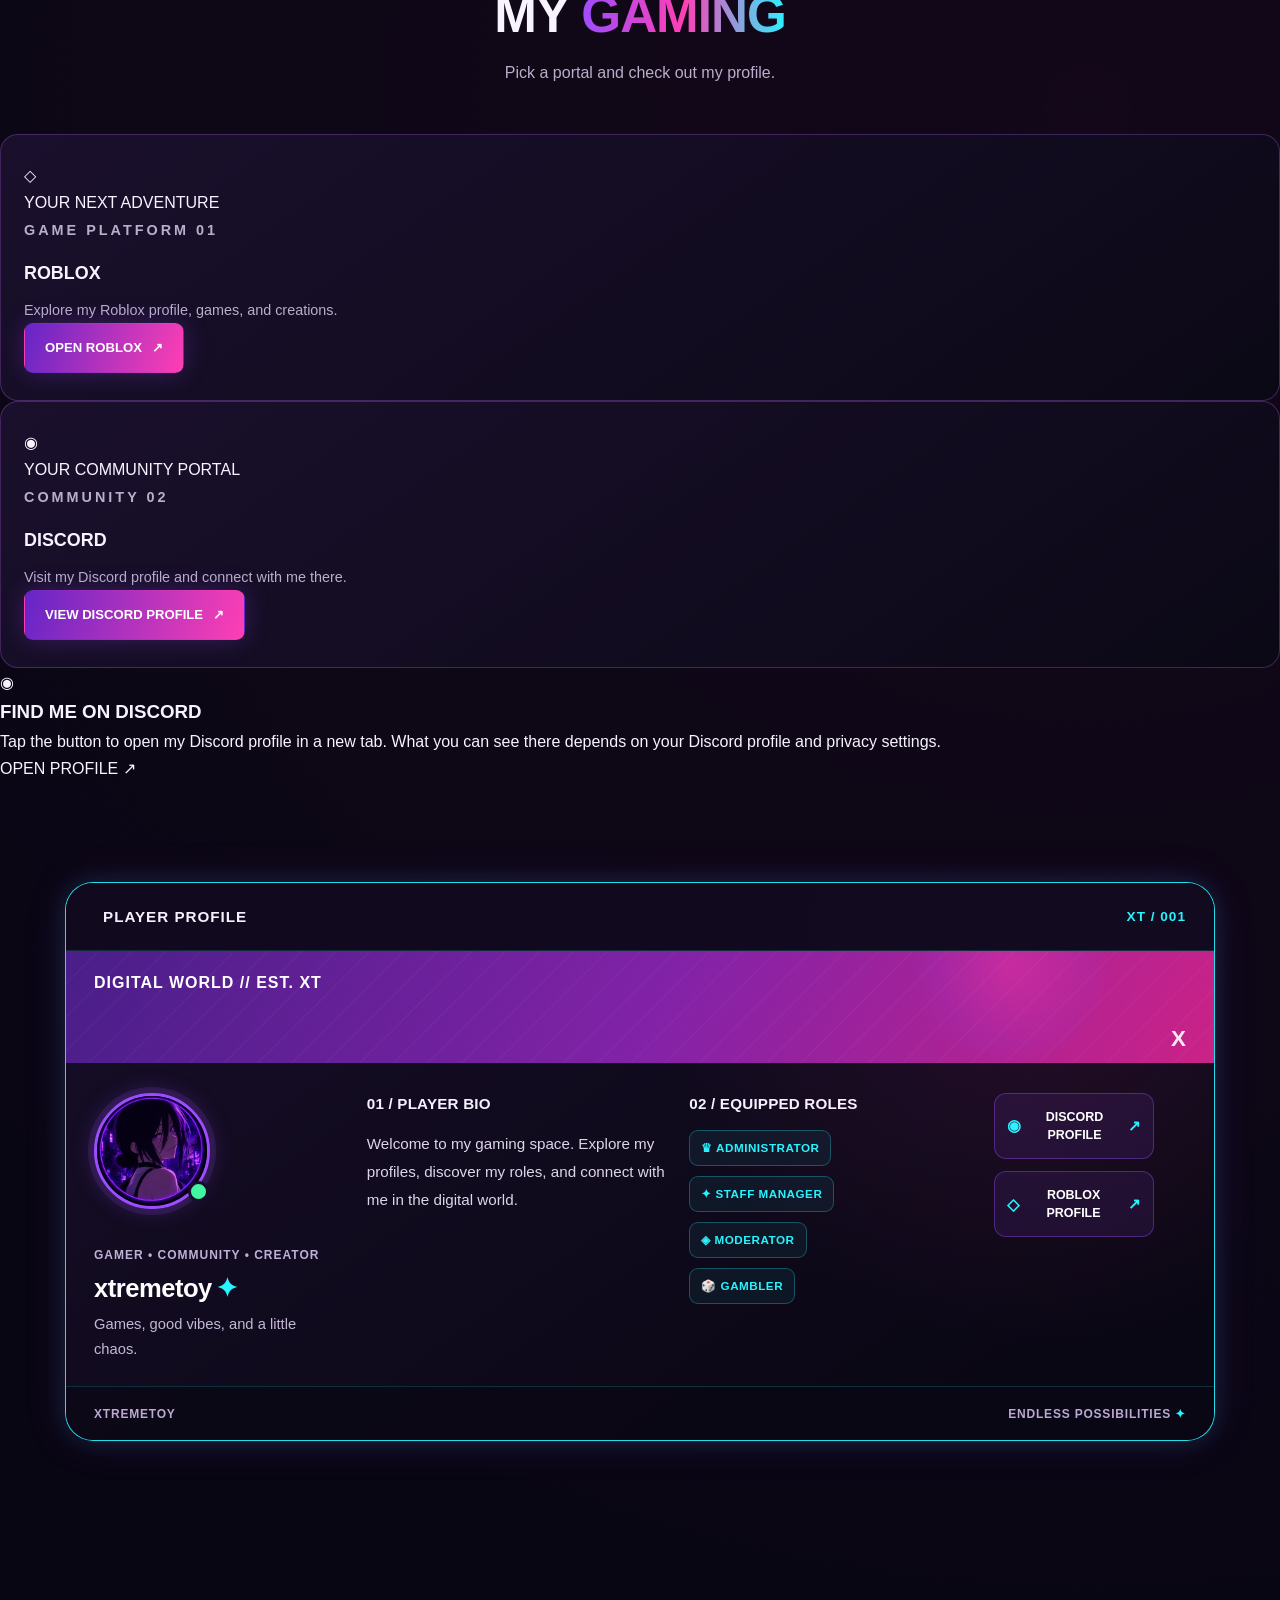
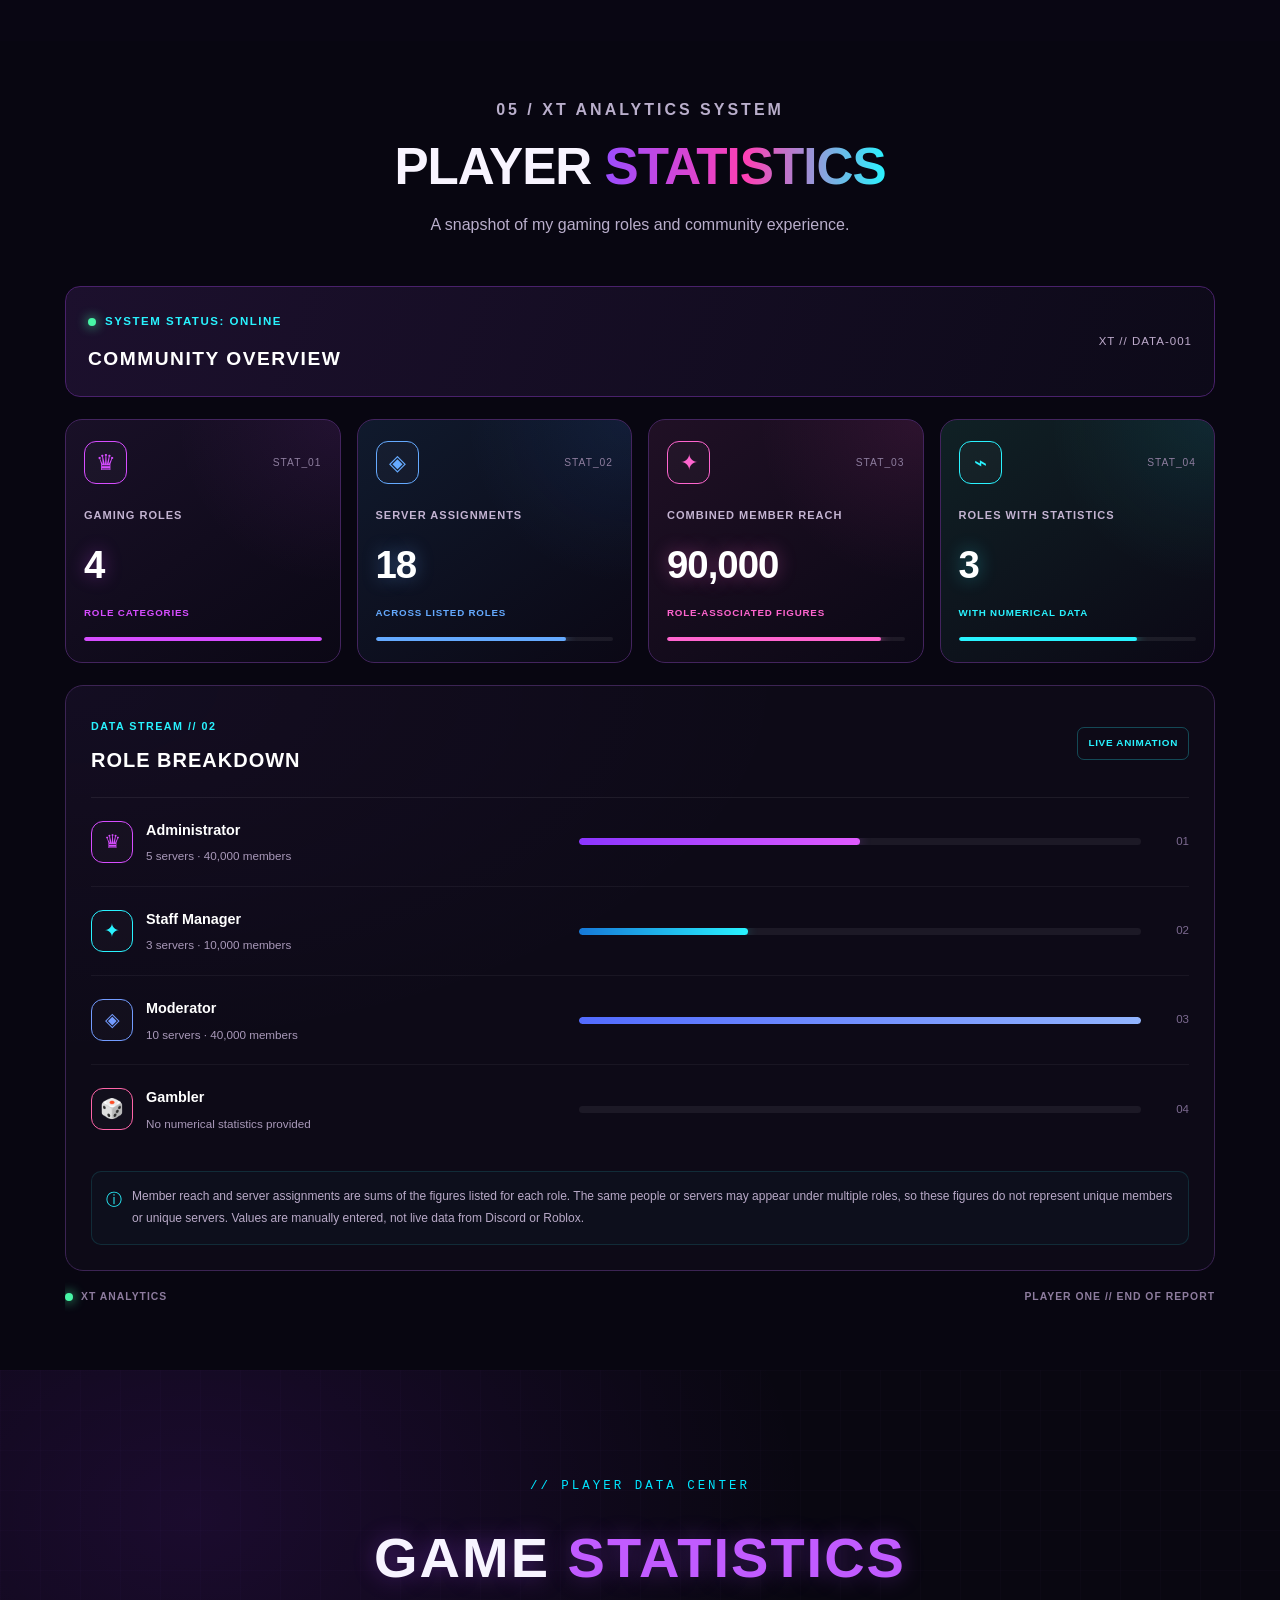
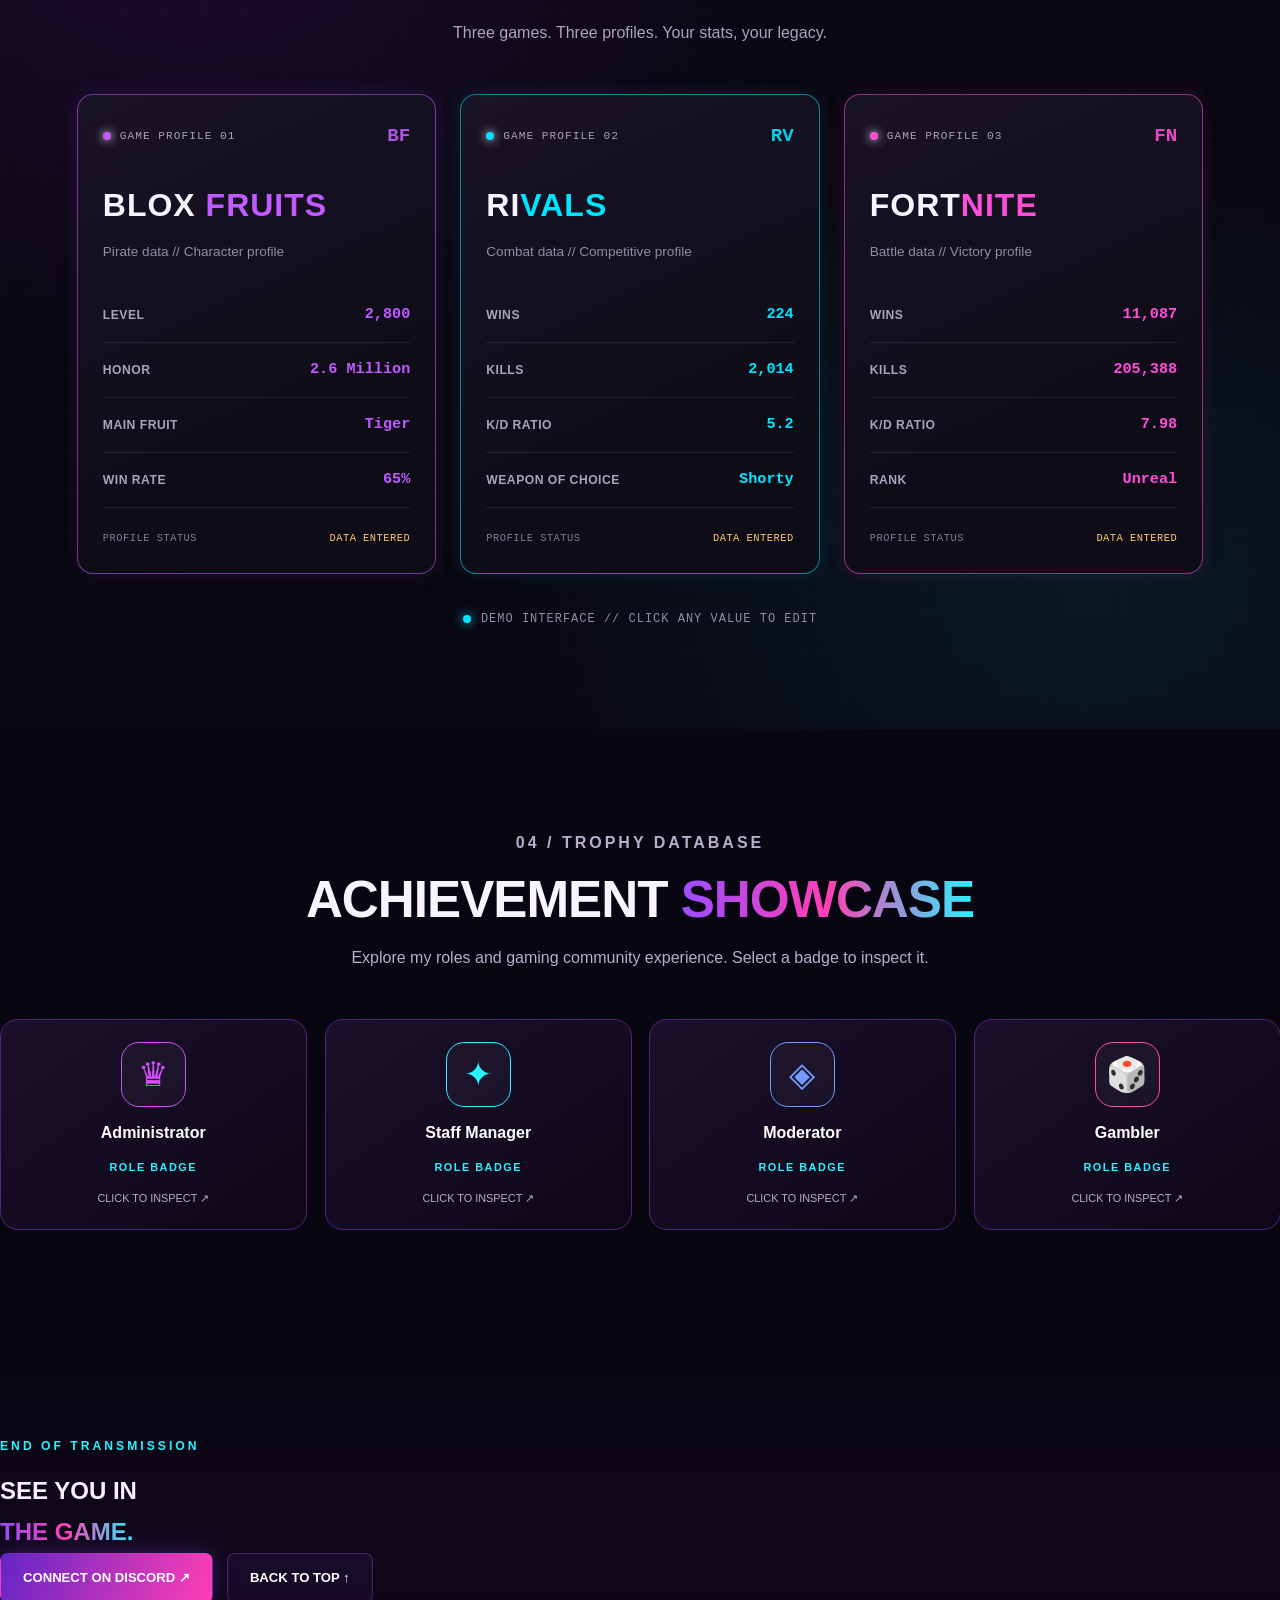
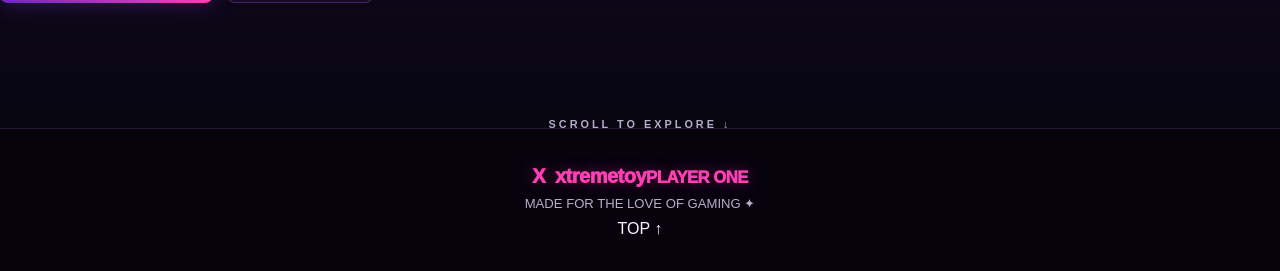
==== commit e2e4aca6: "Update index.html" ====
--- a/index.html
+++ b/index.html
@@ -147,49 +147,54 @@
   <!-- MAIN WEBSITE -->
   <main id="siteContent">
 
-    <!-- HOME -->
-    <section class="hero section" id="home">
-      <div class="hero-copy">
-        <p class="eyebrow">
-          <span class="status-dot"></span>
-          ONLINE IN MY OWN WORLD
-        </p>
-
-        <h2>
-          HEY, I'M<br>
-          <span class="gradient-text">XTREMETOY</span><span class="cursor">_</span>
-        </h2>
-
-        <p class="lead">
-          Just a gamer doing my thing.<br>
-          Welcome to my corner of the internet.
-        </p>
-
-        <div class="hero-actions">
-          <a class="button primary" href="#connect">
-            LET'S CONNECT <span aria-hidden="true">↗</span>
-          </a>
-          <a class="button secondary" href="#gaming">
-            EXPLORE MY WORLD <span aria-hidden="true">↓</span>
-          </a>
-        </div>
-
-        <div class="hero-tags">
-          <span>✦ GAMING</span>
-          <span>✦ ROBLOX</span>
-          <span>✦ COMMUNITY</span>
-        </div>
-      </div>
-
-      <div class="hero-visual" aria-label="XTREMETOY player emblem">
-        <div class="orbit orbit-one"></div>
-        <div class="orbit orbit-two"></div>
-        <div class="hero-x" aria-hidden="true">X</div>
-        <div class="visual-label label-top">PLAYER PROFILE <b>001</b></div>
-        <div class="visual-label label-bottom">
-          <span class="status-dot"></span> READY TO PLAY
-        </div>
-      </div>
+    
+<!-- HOME -->
+<section class="hero section" id="home">
+  <div class="hero-copy">
+    <p class="eyebrow">
+      <span class="status-dot"></span>
+      ONLINE IN MY OWN WORLD
+    </p>
+
+    <h1>
+      HEY, I'M<br>
+      <span class="gradient-text">XTREMETOY</span><span class="cursor">_</span>
+    </h1>
+
+    <p class="lead">
+      Welcome to the official XTREMETOY gaming profile.<br>
+      Explore my Roblox journey, Blox Fruits progress,
+      Rivals performance, Fortnite achievements,
+      and gaming community.
+    </p>
+
+    <div class="hero-actions">
+      <a class="button primary" href="#connect">
+        LET'S CONNECT <span aria-hidden="true">↗</span>
+      </a>
+      <a class="button secondary" href="#gaming">
+        EXPLORE MY WORLD <span aria-hidden="true">↓</span>
+      </a>
+    </div>
+
+    <div class="hero-tags">
+      <span>✦ GAMING</span>
+      <span>✦ ROBLOX</span>
+      <span>✦ COMMUNITY</span>
+    </div>
+  </div>
+
+  <div class="hero-visual" aria-label="XTREMETOY player emblem">
+    <div class="orbit orbit-one"></div>
+    <div class="orbit orbit-two"></div>
+    <div class="hero-x" aria-hidden="true">X</div>
+    <div class="visual-label label-top">PLAYER PROFILE <b>001</b></div>
+    <div class="visual-label label-bottom">
+      <span class="status-dot"></span> READY TO PLAY
+    </div>
+  </div>
+</section>
+
 
       <a class="scroll-hint" href="#about">
         SCROLL TO EXPLORE <span aria-hidden="true">↓</span>
